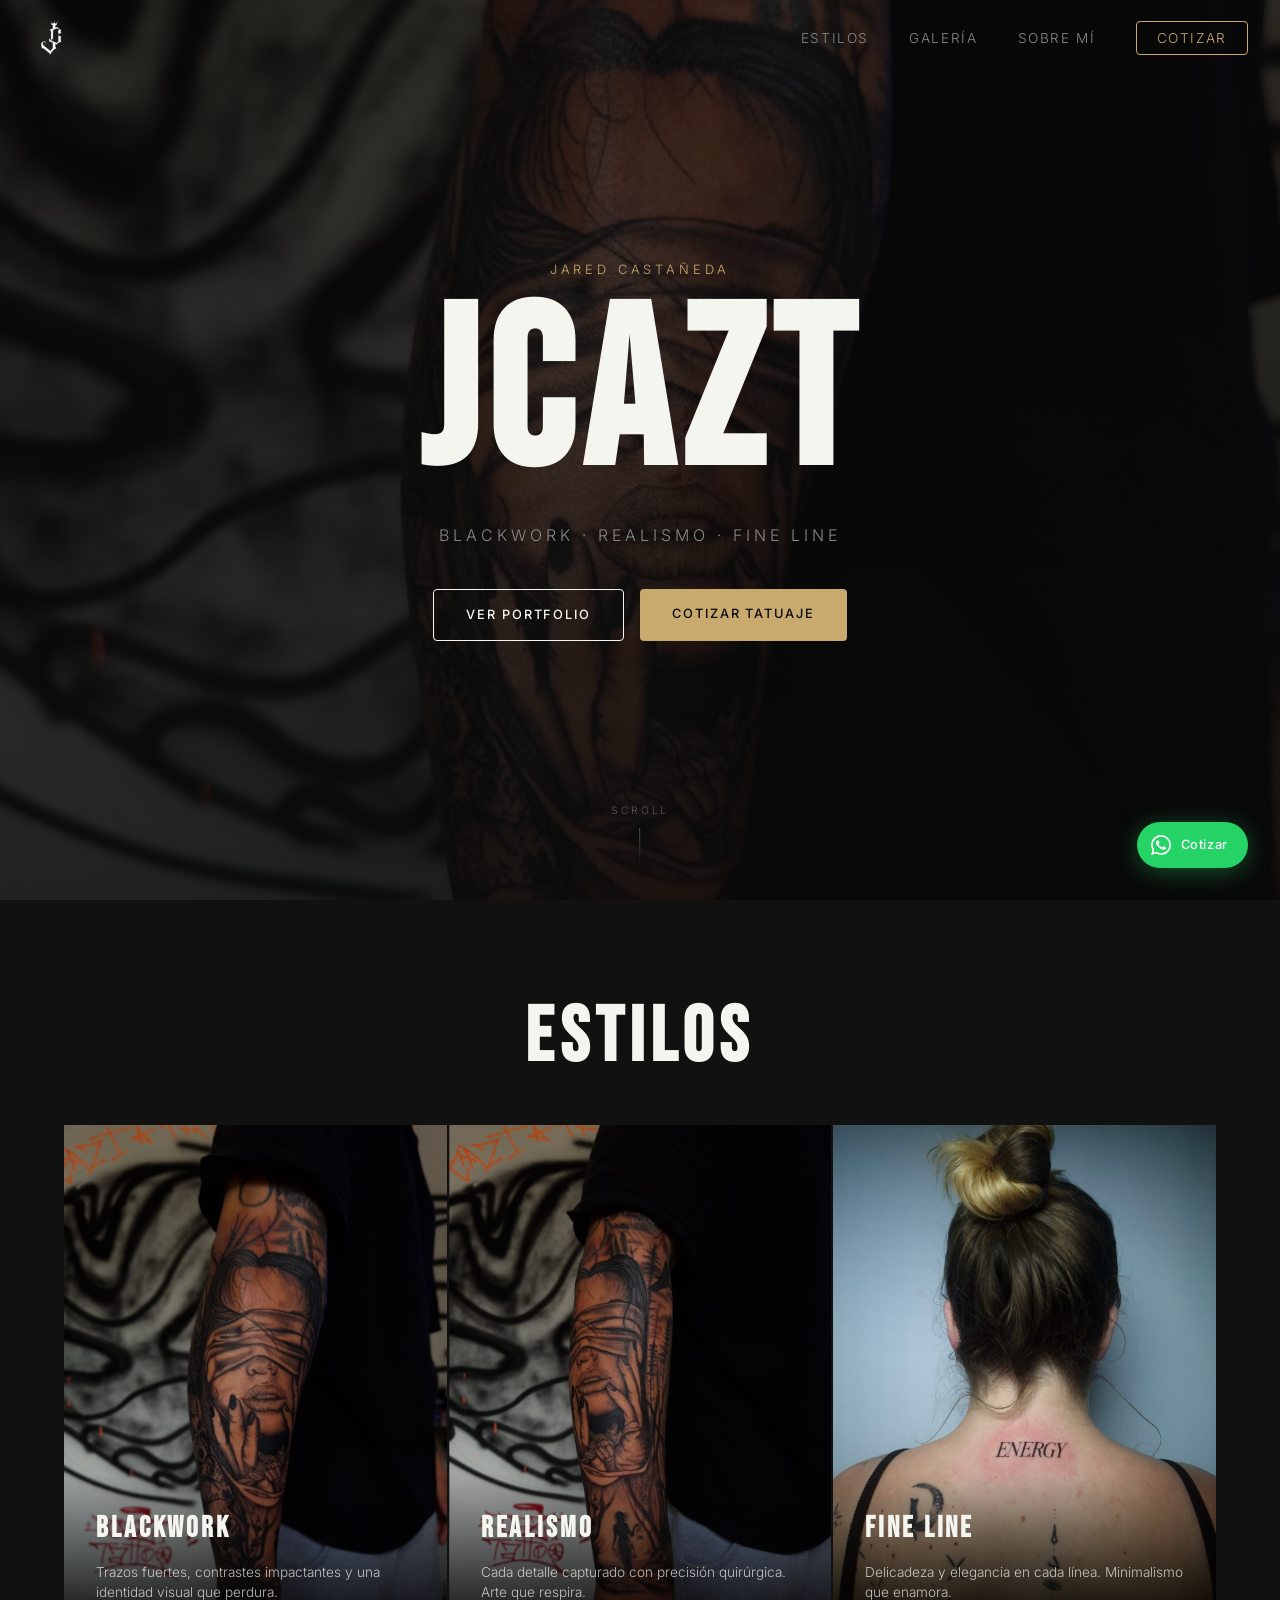
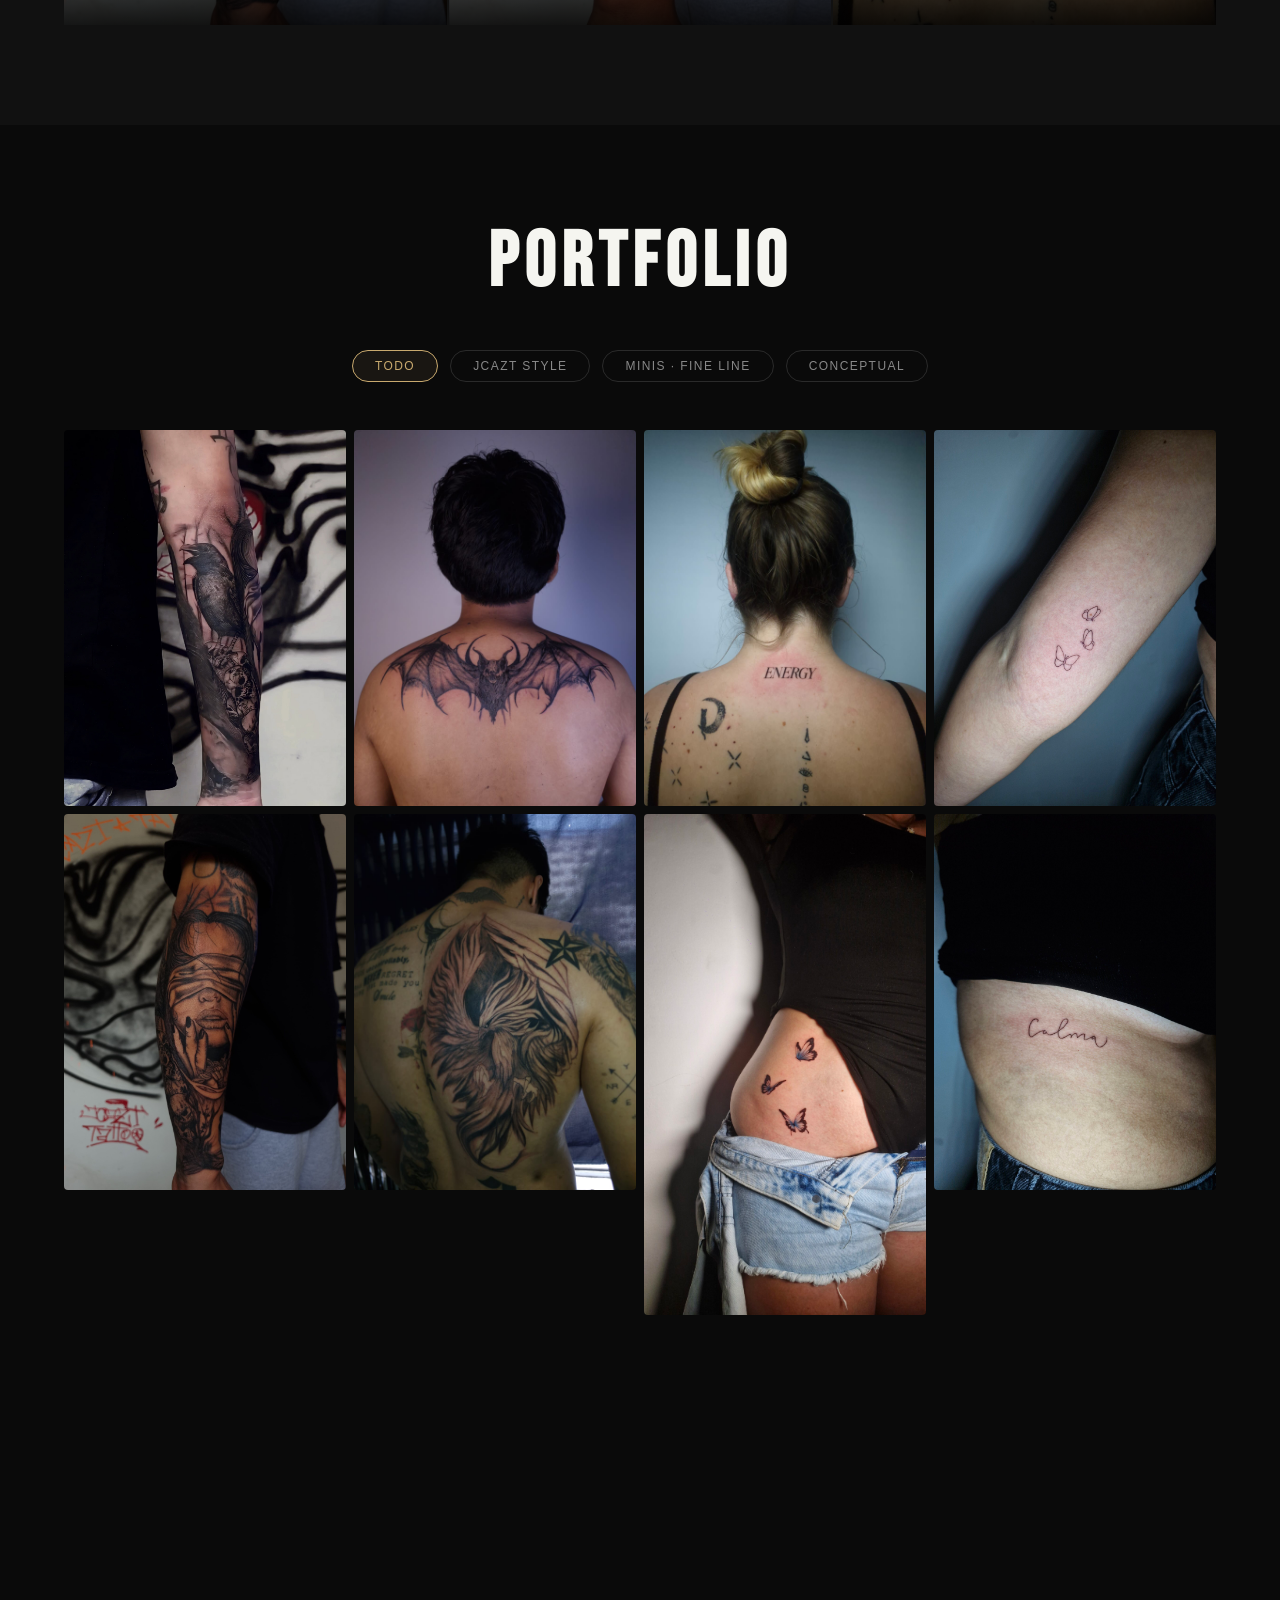
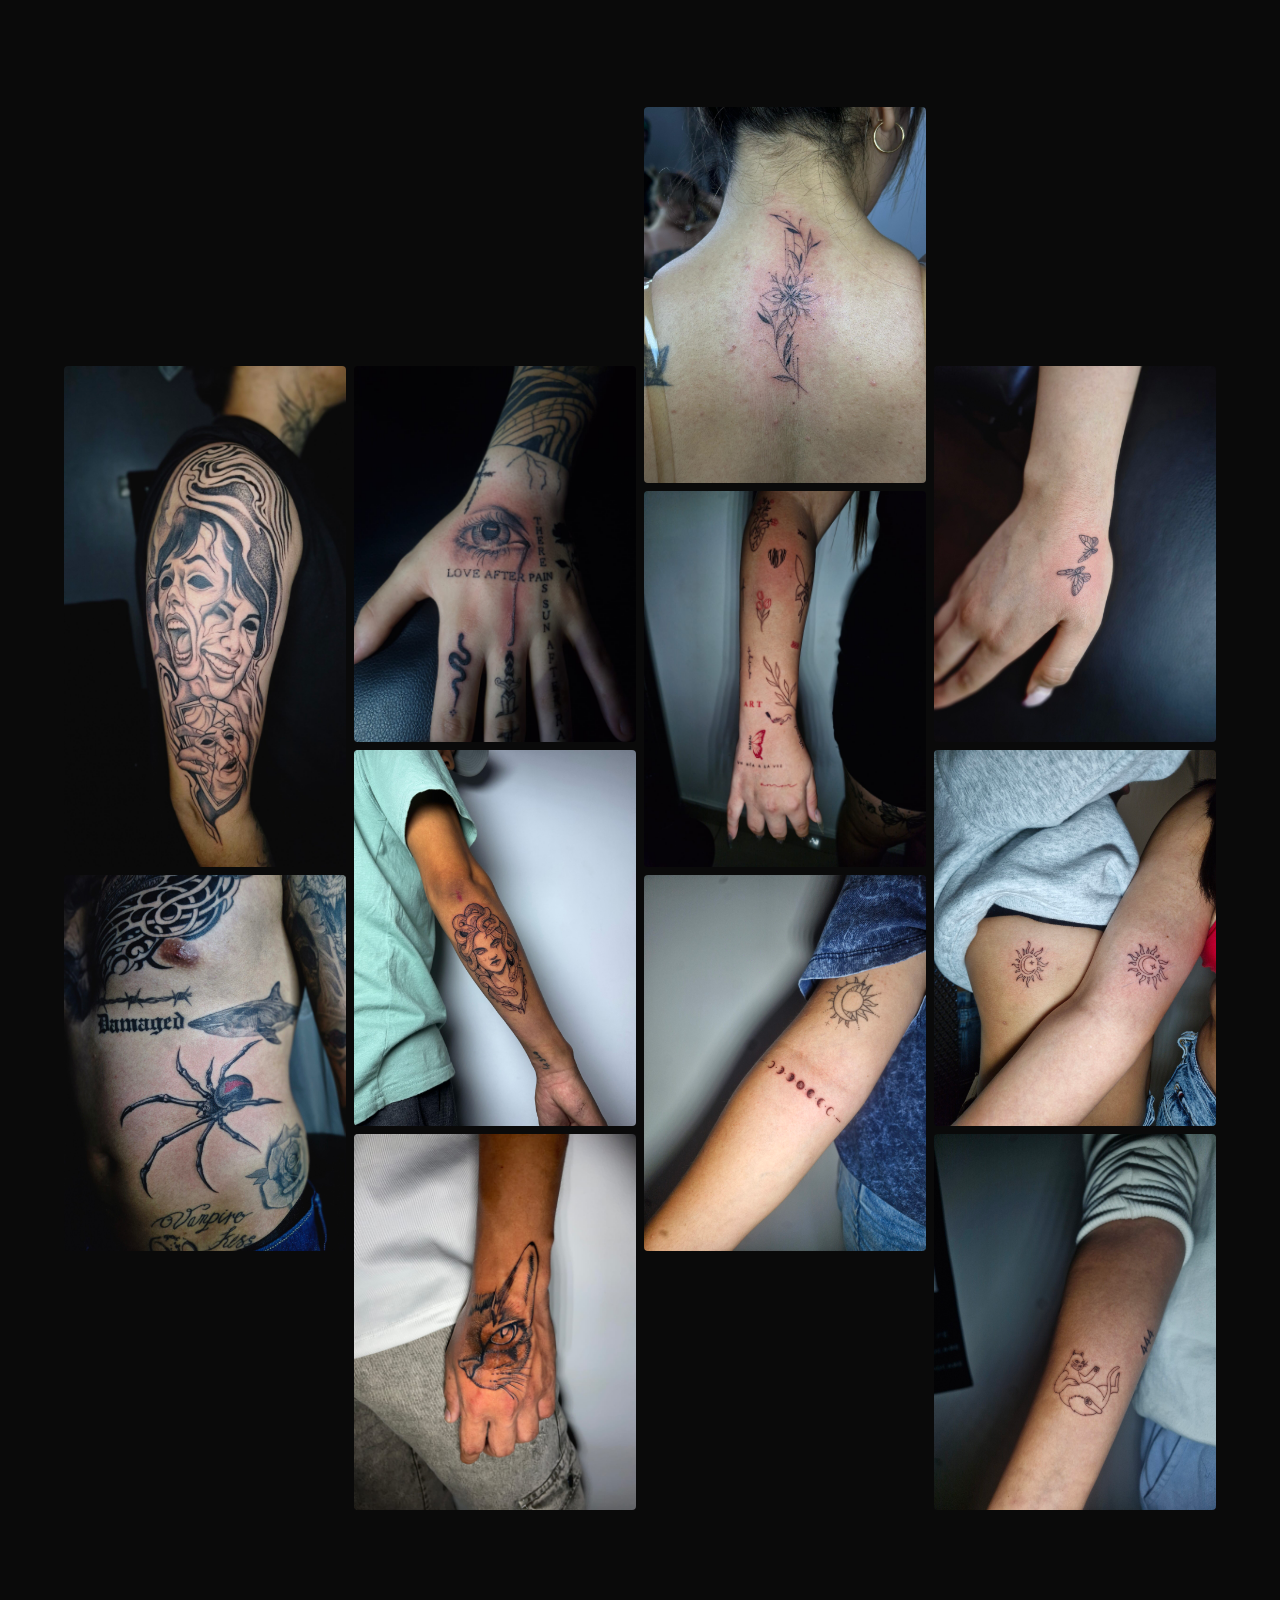
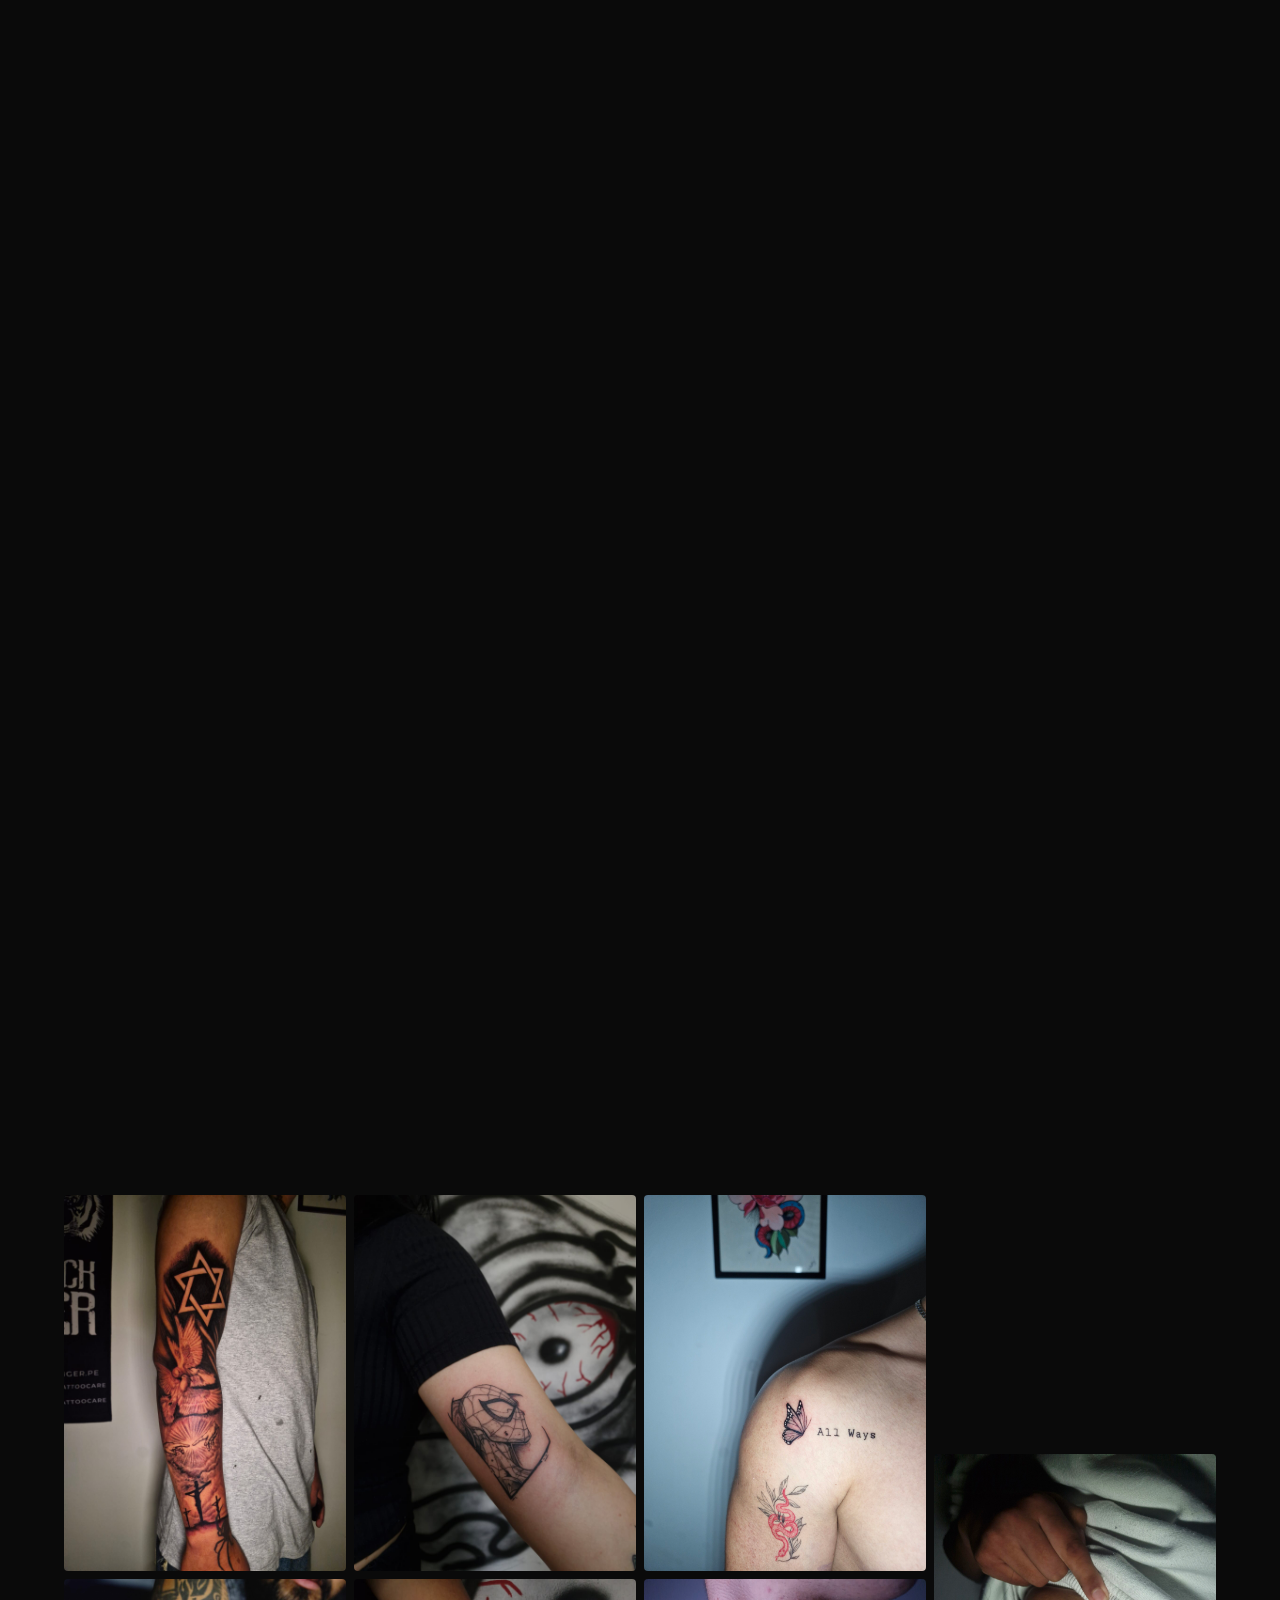
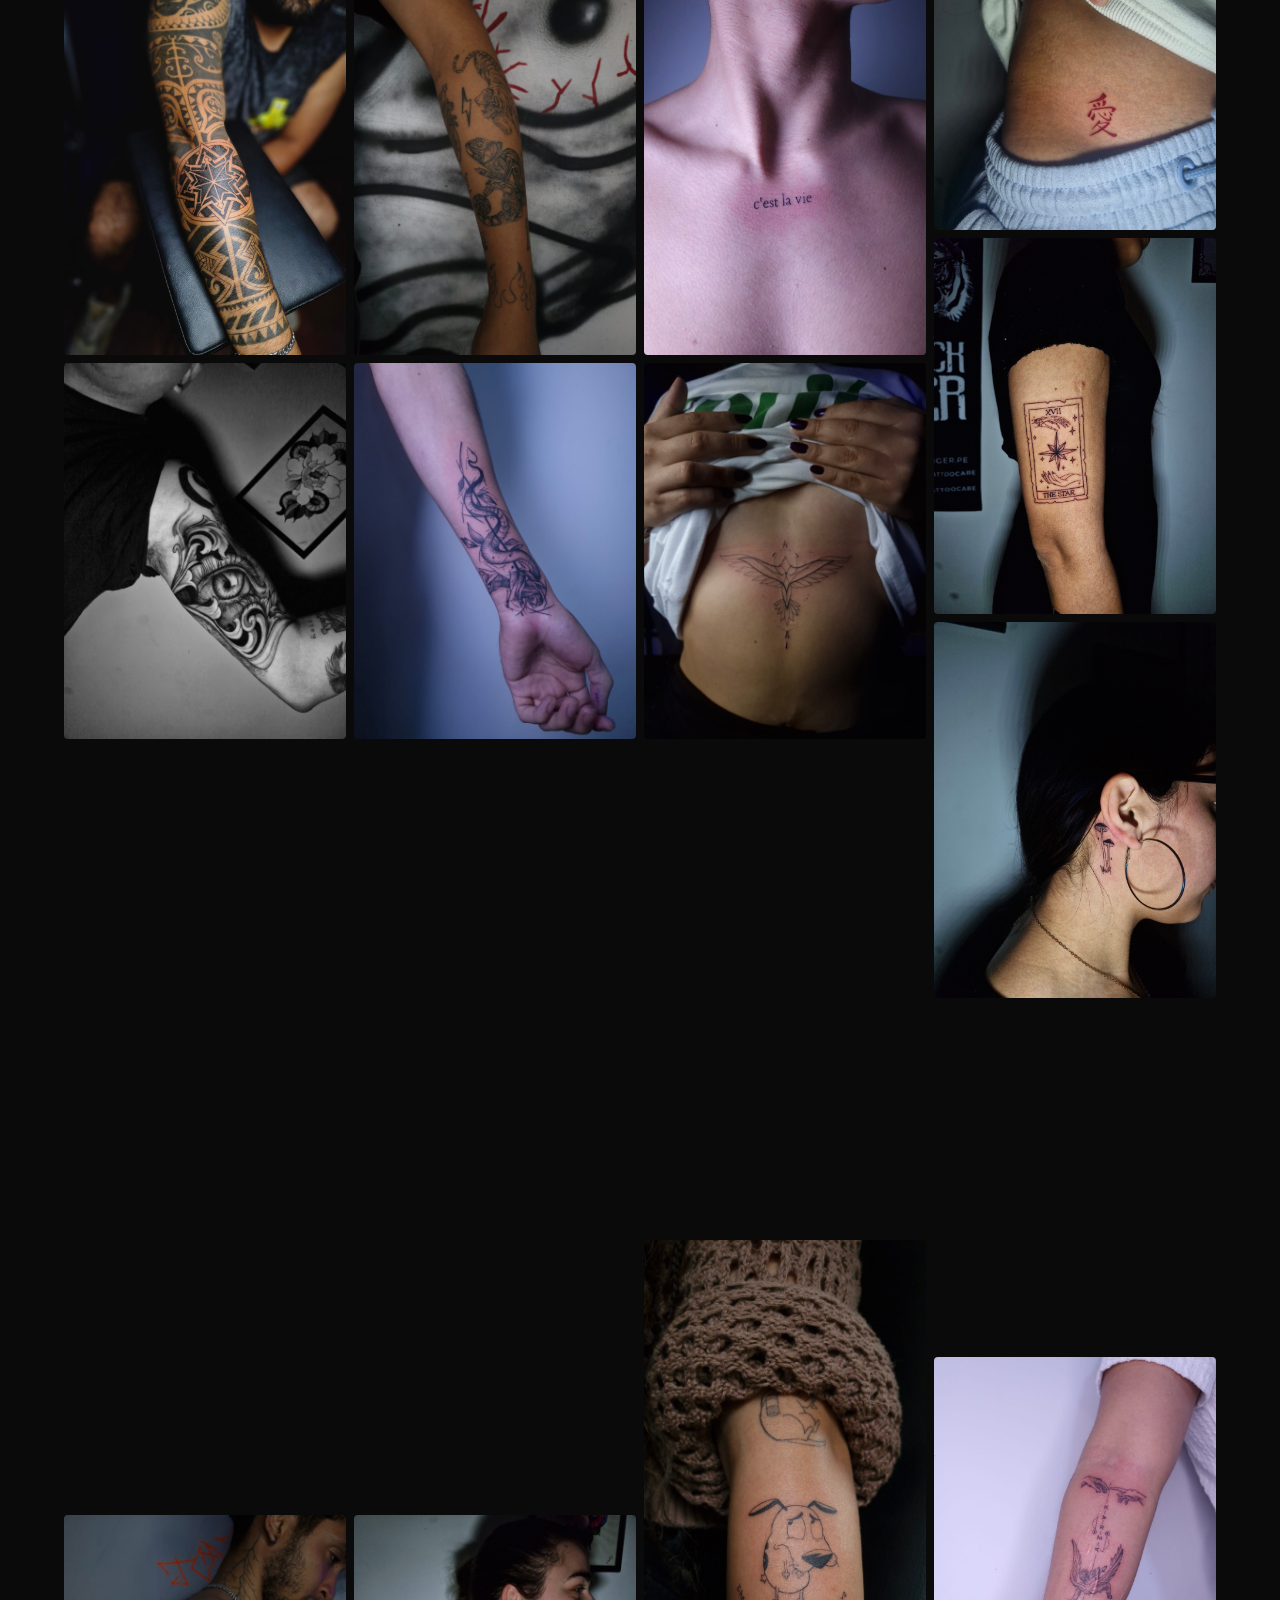
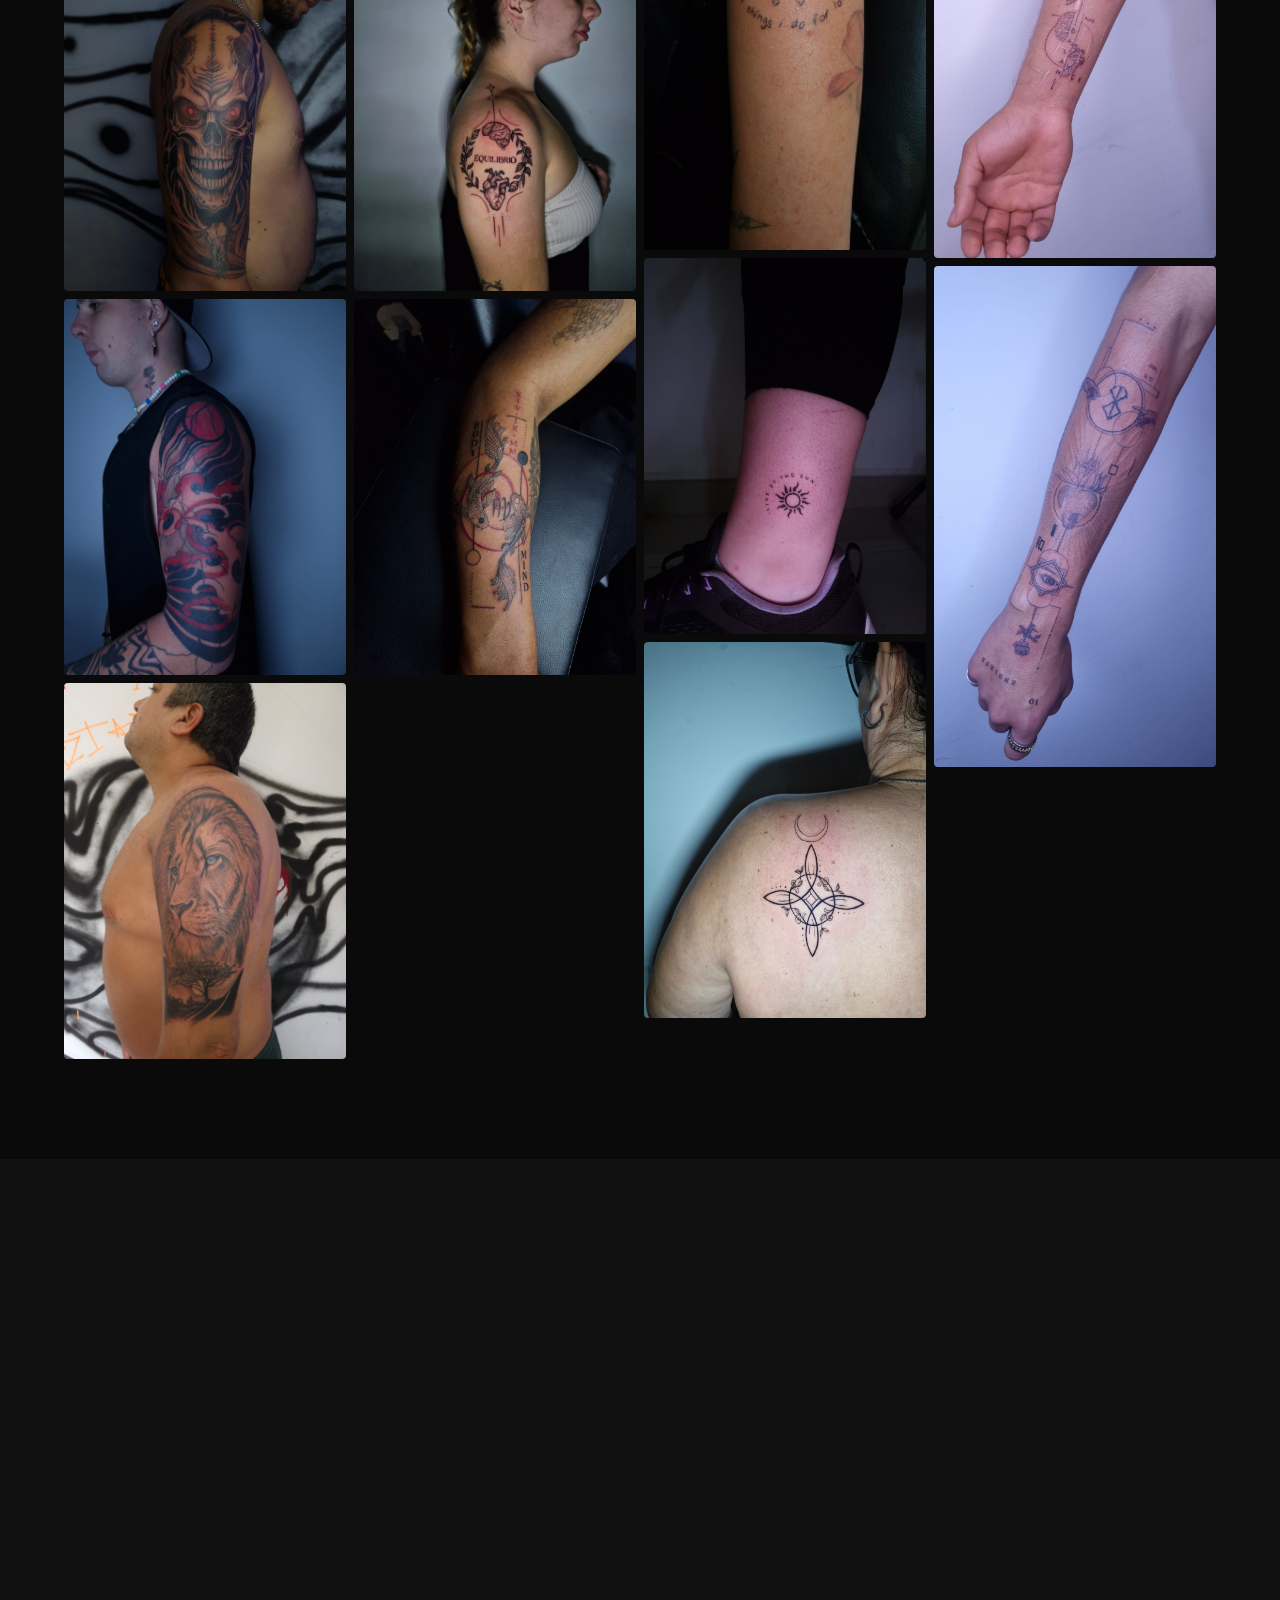
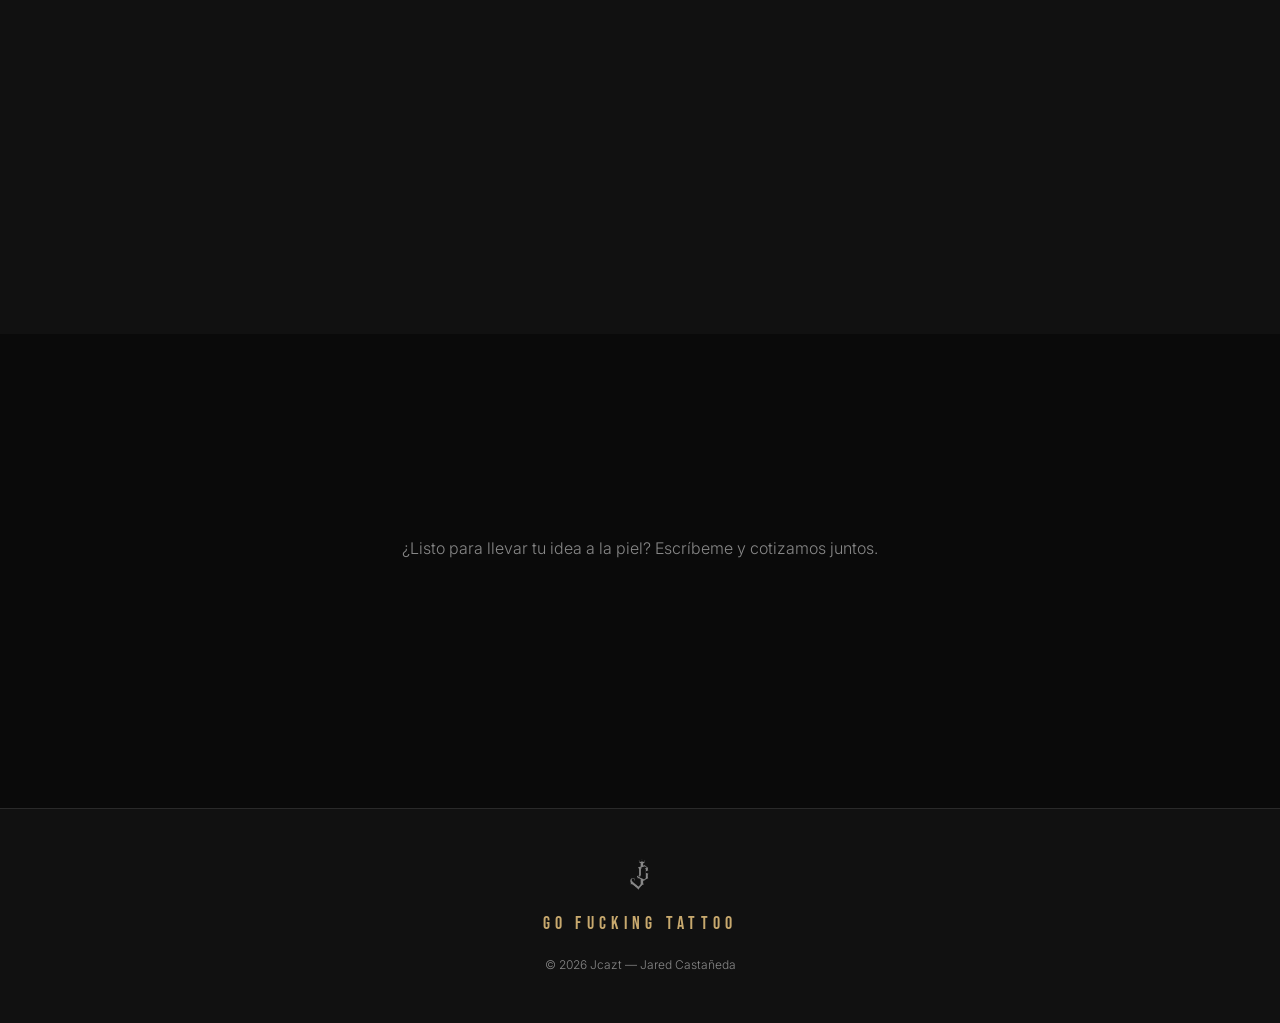
==== index.html @ cb2bded9 "Initial commit — JCAZT Tattoo portfolio website Full portfolio site with masonry gallery (76 images)" ====
<!DOCTYPE html>
<html lang="es">
<head>
  <meta charset="UTF-8" />
  <meta name="viewport" content="width=device-width, initial-scale=1.0" />
  <meta name="description" content="Jcazt — Tatuador multidisciplinario especializado en Blackwork, Realismo y Fine Line. Lima, Perú." />
  <title>JCAZT — Tattoo Artist</title>
  <link rel="icon" type="image/png" href="images/logo/logo.png" />
  <link rel="preconnect" href="https://fonts.googleapis.com" />
  <link rel="preconnect" href="https://fonts.gstatic.com" crossorigin />
  <link href="https://fonts.googleapis.com/css2?family=Bebas+Neue&family=Inter:wght@300;400;500&family=Playfair+Display:ital@0;1&display=swap" rel="stylesheet" />
  <link rel="stylesheet" href="css/styles.css" />
</head>
<body>

  <!-- NAV -->
  <nav id="navbar">
    <a href="#" class="nav-logo">
      <img src="images/logo/logo.png" alt="JCAZT Logo" />
    </a>
    <button class="nav-toggle" id="navToggle" aria-label="Menú">
      <span></span><span></span><span></span>
    </button>
    <ul class="nav-links" id="navLinks">
      <li><a href="#estilos">Estilos</a></li>
      <li><a href="#galeria">Galería</a></li>
      <li><a href="#sobre-mi">Sobre mí</a></li>
      <li><a href="#contacto" class="nav-cta">Cotizar</a></li>
    </ul>
  </nav>

  <!-- HERO -->
  <section id="hero">
    <div class="hero-bg"></div>
    <div class="hero-content">
      <p class="hero-eyebrow">Jared Castañeda</p>
      <h1 class="hero-title">JCAZT</h1>
      <p class="hero-sub">Blackwork · Realismo · Fine Line</p>
      <div class="hero-actions">
        <a href="#galeria" class="btn btn-outline">Ver portfolio</a>
        <a href="https://wa.me/51993593781?text=Hola%20Jcazt,%20me%20gustar%C3%ADa%20cotizar%20un%20tatuaje" target="_blank" class="btn btn-primary">Cotizar tatuaje</a>
      </div>
    </div>
    <div class="hero-scroll-hint">
      <span>scroll</span>
      <div class="scroll-line"></div>
    </div>
  </section>

  <!-- ESTILOS -->
  <section id="estilos">
    <div class="container">
      <h2 class="section-title">Estilos</h2>
      <div class="styles-grid">
        <div class="style-card" data-filter="jcazt-style">
          <div class="style-img" style="background-image:url('images/jcazt-style/lienzo44-scaled.jpg')"></div>
          <div class="style-info">
            <h3>Blackwork</h3>
            <p>Trazos fuertes, contrastes impactantes y una identidad visual que perdura.</p>
          </div>
        </div>
        <div class="style-card" data-filter="jcazt-style">
          <div class="style-img" style="background-image:url('images/jcazt-style/lienzo37-scaled.jpg')"></div>
          <div class="style-info">
            <h3>Realismo</h3>
            <p>Cada detalle capturado con precisión quirúrgica. Arte que respira.</p>
          </div>
        </div>
        <div class="style-card" data-filter="minis-fineline">
          <div class="style-img" style="background-image:url('images/minis-fineline/lienzo15.jpg')"></div>
          <div class="style-info">
            <h3>Fine Line</h3>
            <p>Delicadeza y elegancia en cada línea. Minimalismo que enamora.</p>
          </div>
        </div>
      </div>
    </div>
  </section>

  <!-- GALERÍA -->
  <section id="galeria">
    <div class="container">
      <h2 class="section-title">Portfolio</h2>
      <div class="gallery-filters">
        <button class="filter-btn active" data-filter="all">Todo</button>
        <button class="filter-btn" data-filter="jcazt-style">JCAZT Style</button>
        <button class="filter-btn" data-filter="minis-fineline">Minis · Fine Line</button>
        <button class="filter-btn" data-filter="conceptual">Conceptual</button>
      </div>
      <div class="masonry-grid" id="galleryGrid">

        <!-- JCAZT STYLE -->
        <div class="gallery-item" data-filter="jcazt-style" data-src="images/jcazt-style/Picsart_25-12-02_08-01-34-322.jpg">
          <img src="images/jcazt-style/Picsart_25-12-02_08-01-34-322.jpg" alt="Jcazt Style" loading="lazy" />
          <div class="gallery-overlay"><span>+</span></div>
        </div>
        <div class="gallery-item" data-filter="jcazt-style" data-src="images/jcazt-style/lienzo44-scaled.jpg">
          <img src="images/jcazt-style/lienzo44-scaled.jpg" alt="Blackwork" loading="lazy" />
          <div class="gallery-overlay"><span>+</span></div>
        </div>
        <div class="gallery-item" data-filter="jcazt-style" data-src="images/jcazt-style/lienzo37-scaled.jpg">
          <img src="images/jcazt-style/lienzo37-scaled.jpg" alt="Blackwork" loading="lazy" />
          <div class="gallery-overlay"><span>+</span></div>
        </div>
        <div class="gallery-item" data-filter="jcazt-style" data-src="images/jcazt-style/lienzo36-scaled.jpg">
          <img src="images/jcazt-style/lienzo36-scaled.jpg" alt="Jcazt Style" loading="lazy" />
          <div class="gallery-overlay"><span>+</span></div>
        </div>
        <div class="gallery-item" data-filter="jcazt-style" data-src="images/jcazt-style/20260212_045244-scaled.jpg">
          <img src="images/jcazt-style/20260212_045244-scaled.jpg" alt="Jcazt Style" loading="lazy" />
          <div class="gallery-overlay"><span>+</span></div>
        </div>
        <div class="gallery-item" data-filter="jcazt-style" data-src="images/jcazt-style/20260122_035637-scaled.jpg">
          <img src="images/jcazt-style/20260122_035637-scaled.jpg" alt="Jcazt Style" loading="lazy" />
          <div class="gallery-overlay"><span>+</span></div>
        </div>
        <div class="gallery-item" data-filter="jcazt-style" data-src="images/jcazt-style/lienzo.jpg">
          <img src="images/jcazt-style/lienzo.jpg" alt="Jcazt Style" loading="lazy" />
          <div class="gallery-overlay"><span>+</span></div>
        </div>
        <div class="gallery-item" data-filter="jcazt-style" data-src="images/jcazt-style/lienzo30.jpg">
          <img src="images/jcazt-style/lienzo30.jpg" alt="Jcazt Style" loading="lazy" />
          <div class="gallery-overlay"><span>+</span></div>
        </div>
        <div class="gallery-item" data-filter="jcazt-style" data-src="images/jcazt-style/lienzo3.jpg">
          <img src="images/jcazt-style/lienzo3.jpg" alt="Jcazt Style" loading="lazy" />
          <div class="gallery-overlay"><span>+</span></div>
        </div>
        <div class="gallery-item" data-filter="jcazt-style" data-src="images/jcazt-style/lienzo25.jpg">
          <img src="images/jcazt-style/lienzo25.jpg" alt="Jcazt Style" loading="lazy" />
          <div class="gallery-overlay"><span>+</span></div>
        </div>
        <div class="gallery-item" data-filter="jcazt-style" data-src="images/jcazt-style/lienzo13.jpg">
          <img src="images/jcazt-style/lienzo13.jpg" alt="Jcazt Style" loading="lazy" />
          <div class="gallery-overlay"><span>+</span></div>
        </div>
        <div class="gallery-item" data-filter="jcazt-style" data-src="images/jcazt-style/20251229_192655-scaled.jpg">
          <img src="images/jcazt-style/20251229_192655-scaled.jpg" alt="Jcazt Style" loading="lazy" />
          <div class="gallery-overlay"><span>+</span></div>
        </div>
        <div class="gallery-item" data-filter="jcazt-style" data-src="images/jcazt-style/lienzo4.jpg">
          <img src="images/jcazt-style/lienzo4.jpg" alt="Jcazt Style" loading="lazy" />
          <div class="gallery-overlay"><span>+</span></div>
        </div>
        <div class="gallery-item" data-filter="jcazt-style" data-src="images/jcazt-style/lienzo27.jpg">
          <img src="images/jcazt-style/lienzo27.jpg" alt="Jcazt Style" loading="lazy" />
          <div class="gallery-overlay"><span>+</span></div>
        </div>
        <div class="gallery-item" data-filter="jcazt-style" data-src="images/jcazt-style/lienzo14.jpg">
          <img src="images/jcazt-style/lienzo14.jpg" alt="Jcazt Style" loading="lazy" />
          <div class="gallery-overlay"><span>+</span></div>
        </div>
        <div class="gallery-item" data-filter="jcazt-style" data-src="images/jcazt-style/lienzo31.jpg">
          <img src="images/jcazt-style/lienzo31.jpg" alt="Jcazt Style" loading="lazy" />
          <div class="gallery-overlay"><span>+</span></div>
        </div>
        <div class="gallery-item" data-filter="jcazt-style" data-src="images/jcazt-style/lienzo23.jpg">
          <img src="images/jcazt-style/lienzo23.jpg" alt="Jcazt Style" loading="lazy" />
          <div class="gallery-overlay"><span>+</span></div>
        </div>
        <div class="gallery-item" data-filter="jcazt-style" data-src="images/jcazt-style/lienzo34.jpg">
          <img src="images/jcazt-style/lienzo34.jpg" alt="Jcazt Style" loading="lazy" />
          <div class="gallery-overlay"><span>+</span></div>
        </div>
        <div class="gallery-item" data-filter="jcazt-style" data-src="images/jcazt-style/lienzo17.jpg">
          <img src="images/jcazt-style/lienzo17.jpg" alt="Jcazt Style" loading="lazy" />
          <div class="gallery-overlay"><span>+</span></div>
        </div>
        <div class="gallery-item" data-filter="jcazt-style" data-src="images/jcazt-style/lienzo26.jpg">
          <img src="images/jcazt-style/lienzo26.jpg" alt="Jcazt Style" loading="lazy" />
          <div class="gallery-overlay"><span>+</span></div>
        </div>
        <div class="gallery-item" data-filter="jcazt-style" data-src="images/jcazt-style/lienzo19-scaled.jpg">
          <img src="images/jcazt-style/lienzo19-scaled.jpg" alt="Jcazt Style" loading="lazy" />
          <div class="gallery-overlay"><span>+</span></div>
        </div>
        <div class="gallery-item" data-filter="jcazt-style" data-src="images/jcazt-style/lienzo8.jpg">
          <img src="images/jcazt-style/lienzo8.jpg" alt="Jcazt Style" loading="lazy" />
          <div class="gallery-overlay"><span>+</span></div>
        </div>
        <div class="gallery-item" data-filter="jcazt-style" data-src="images/jcazt-style/lienzo38.jpg">
          <img src="images/jcazt-style/lienzo38.jpg" alt="Jcazt Style" loading="lazy" />
          <div class="gallery-overlay"><span>+</span></div>
        </div>
        <div class="gallery-item" data-filter="jcazt-style" data-src="images/jcazt-style/lienzo16-scaled.jpg">
          <img src="images/jcazt-style/lienzo16-scaled.jpg" alt="Jcazt Style" loading="lazy" />
          <div class="gallery-overlay"><span>+</span></div>
        </div>
        <div class="gallery-item" data-filter="jcazt-style" data-src="images/jcazt-style/lienzo7.jpg">
          <img src="images/jcazt-style/lienzo7.jpg" alt="Jcazt Style" loading="lazy" />
          <div class="gallery-overlay"><span>+</span></div>
        </div>
        <div class="gallery-item" data-filter="jcazt-style" data-src="images/jcazt-style/lienzo48.jpg">
          <img src="images/jcazt-style/lienzo48.jpg" alt="Jcazt Style" loading="lazy" />
          <div class="gallery-overlay"><span>+</span></div>
        </div>
        <div class="gallery-item" data-filter="jcazt-style" data-src="images/jcazt-style/lienzo42.jpg">
          <img src="images/jcazt-style/lienzo42.jpg" alt="Jcazt Style" loading="lazy" />
          <div class="gallery-overlay"><span>+</span></div>
        </div>
        <div class="gallery-item" data-filter="jcazt-style" data-src="images/jcazt-style/lienzo32.jpg">
          <img src="images/jcazt-style/lienzo32.jpg" alt="Jcazt Style" loading="lazy" />
          <div class="gallery-overlay"><span>+</span></div>
        </div>
        <div class="gallery-item" data-filter="jcazt-style" data-src="images/jcazt-style/lienzo40.jpg">
          <img src="images/jcazt-style/lienzo40.jpg" alt="Jcazt Style" loading="lazy" />
          <div class="gallery-overlay"><span>+</span></div>
        </div>
        <div class="gallery-item" data-filter="jcazt-style" data-src="images/jcazt-style/lienzo43.jpg">
          <img src="images/jcazt-style/lienzo43.jpg" alt="Jcazt Style" loading="lazy" />
          <div class="gallery-overlay"><span>+</span></div>
        </div>
        <div class="gallery-item" data-filter="jcazt-style" data-src="images/jcazt-style/lienzo21.jpg">
          <img src="images/jcazt-style/lienzo21.jpg" alt="Jcazt Style" loading="lazy" />
          <div class="gallery-overlay"><span>+</span></div>
        </div>
        <div class="gallery-item" data-filter="jcazt-style" data-src="images/jcazt-style/lienzo28.jpg">
          <img src="images/jcazt-style/lienzo28.jpg" alt="Jcazt Style" loading="lazy" />
          <div class="gallery-overlay"><span>+</span></div>
        </div>
        <div class="gallery-item" data-filter="jcazt-style" data-src="images/jcazt-style/lienzo11.jpg">
          <img src="images/jcazt-style/lienzo11.jpg" alt="Jcazt Style" loading="lazy" />
          <div class="gallery-overlay"><span>+</span></div>
        </div>
        <div class="gallery-item" data-filter="jcazt-style" data-src="images/jcazt-style/lienzo10.jpg">
          <img src="images/jcazt-style/lienzo10.jpg" alt="Jcazt Style" loading="lazy" />
          <div class="gallery-overlay"><span>+</span></div>
        </div>
        <div class="gallery-item" data-filter="jcazt-style" data-src="images/jcazt-style/20251207_180644-scaled.jpg">
          <img src="images/jcazt-style/20251207_180644-scaled.jpg" alt="Jcazt Style" loading="lazy" />
          <div class="gallery-overlay"><span>+</span></div>
        </div>

        <!-- MINIS / FINE LINE -->
        <div class="gallery-item" data-filter="minis-fineline" data-src="images/minis-fineline/lienzo15.jpg">
          <img src="images/minis-fineline/lienzo15.jpg" alt="Fine Line" loading="lazy" />
          <div class="gallery-overlay"><span>+</span></div>
        </div>
        <div class="gallery-item" data-filter="minis-fineline" data-src="images/minis-fineline/20260203_1857260-scaled.jpg">
          <img src="images/minis-fineline/20260203_1857260-scaled.jpg" alt="Fine Line" loading="lazy" />
          <div class="gallery-overlay"><span>+</span></div>
        </div>
        <div class="gallery-item" data-filter="minis-fineline" data-src="images/minis-fineline/lienzo12.jpg">
          <img src="images/minis-fineline/lienzo12.jpg" alt="Fine Line" loading="lazy" />
          <div class="gallery-overlay"><span>+</span></div>
        </div>
        <div class="gallery-item" data-filter="minis-fineline" data-src="images/minis-fineline/lienzo22-scaled.jpg">
          <img src="images/minis-fineline/lienzo22-scaled.jpg" alt="Fine Line" loading="lazy" />
          <div class="gallery-overlay"><span>+</span></div>
        </div>
        <div class="gallery-item" data-filter="minis-fineline" data-src="images/minis-fineline/lienzo9.jpg">
          <img src="images/minis-fineline/lienzo9.jpg" alt="Fine Line" loading="lazy" />
          <div class="gallery-overlay"><span>+</span></div>
        </div>
        <div class="gallery-item" data-filter="minis-fineline" data-src="images/minis-fineline/20251122_163131-1-scaled.jpg">
          <img src="images/minis-fineline/20251122_163131-1-scaled.jpg" alt="Fine Line" loading="lazy" />
          <div class="gallery-overlay"><span>+</span></div>
        </div>
        <div class="gallery-item" data-filter="minis-fineline" data-src="images/minis-fineline/20250408_184406-scaled.jpg">
          <img src="images/minis-fineline/20250408_184406-scaled.jpg" alt="Fine Line" loading="lazy" />
          <div class="gallery-overlay"><span>+</span></div>
        </div>
        <div class="gallery-item" data-filter="minis-fineline" data-src="images/minis-fineline/20250906_191052-scaled.jpg">
          <img src="images/minis-fineline/20250906_191052-scaled.jpg" alt="Fine Line" loading="lazy" />
          <div class="gallery-overlay"><span>+</span></div>
        </div>
        <div class="gallery-item" data-filter="minis-fineline" data-src="images/minis-fineline/20250515_145148-scaled.jpg">
          <img src="images/minis-fineline/20250515_145148-scaled.jpg" alt="Fine Line" loading="lazy" />
          <div class="gallery-overlay"><span>+</span></div>
        </div>
        <div class="gallery-item" data-filter="minis-fineline" data-src="images/minis-fineline/20250330_221325-scaled.jpg">
          <img src="images/minis-fineline/20250330_221325-scaled.jpg" alt="Fine Line" loading="lazy" />
          <div class="gallery-overlay"><span>+</span></div>
        </div>
        <div class="gallery-item" data-filter="minis-fineline" data-src="images/minis-fineline/20250718_0019580-scaled.jpg">
          <img src="images/minis-fineline/20250718_0019580-scaled.jpg" alt="Fine Line" loading="lazy" />
          <div class="gallery-overlay"><span>+</span></div>
        </div>
        <div class="gallery-item" data-filter="minis-fineline" data-src="images/minis-fineline/20250401_204000-scaled.jpg">
          <img src="images/minis-fineline/20250401_204000-scaled.jpg" alt="Fine Line" loading="lazy" />
          <div class="gallery-overlay"><span>+</span></div>
        </div>
        <div class="gallery-item" data-filter="minis-fineline" data-src="images/minis-fineline/lienzo45.jpg">
          <img src="images/minis-fineline/lienzo45.jpg" alt="Fine Line" loading="lazy" />
          <div class="gallery-overlay"><span>+</span></div>
        </div>
        <div class="gallery-item" data-filter="minis-fineline" data-src="images/minis-fineline/lienzo33.jpg">
          <img src="images/minis-fineline/lienzo33.jpg" alt="Fine Line" loading="lazy" />
          <div class="gallery-overlay"><span>+</span></div>
        </div>
        <div class="gallery-item" data-filter="minis-fineline" data-src="images/minis-fineline/20250128_162151-scaled.jpg">
          <img src="images/minis-fineline/20250128_162151-scaled.jpg" alt="Fine Line" loading="lazy" />
          <div class="gallery-overlay"><span>+</span></div>
        </div>
        <div class="gallery-item" data-filter="minis-fineline" data-src="images/minis-fineline/20250508_221232-scaled.jpg">
          <img src="images/minis-fineline/20250508_221232-scaled.jpg" alt="Fine Line" loading="lazy" />
          <div class="gallery-overlay"><span>+</span></div>
        </div>
        <div class="gallery-item" data-filter="minis-fineline" data-src="images/minis-fineline/20250710_203837-scaled.jpg">
          <img src="images/minis-fineline/20250710_203837-scaled.jpg" alt="Fine Line" loading="lazy" />
          <div class="gallery-overlay"><span>+</span></div>
        </div>
        <div class="gallery-item" data-filter="minis-fineline" data-src="images/minis-fineline/20250717_221022-scaled.jpg">
          <img src="images/minis-fineline/20250717_221022-scaled.jpg" alt="Fine Line" loading="lazy" />
          <div class="gallery-overlay"><span>+</span></div>
        </div>
        <div class="gallery-item" data-filter="minis-fineline" data-src="images/minis-fineline/20250717_221118-scaled.jpg">
          <img src="images/minis-fineline/20250717_221118-scaled.jpg" alt="Fine Line" loading="lazy" />
          <div class="gallery-overlay"><span>+</span></div>
        </div>
        <div class="gallery-item" data-filter="minis-fineline" data-src="images/minis-fineline/20250717_221133-scaled.jpg">
          <img src="images/minis-fineline/20250717_221133-scaled.jpg" alt="Fine Line" loading="lazy" />
          <div class="gallery-overlay"><span>+</span></div>
        </div>
        <div class="gallery-item" data-filter="minis-fineline" data-src="images/minis-fineline/20250718_002245-scaled.jpg">
          <img src="images/minis-fineline/20250718_002245-scaled.jpg" alt="Fine Line" loading="lazy" />
          <div class="gallery-overlay"><span>+</span></div>
        </div>
        <div class="gallery-item" data-filter="minis-fineline" data-src="images/minis-fineline/20251226_162827-scaled.jpg">
          <img src="images/minis-fineline/20251226_162827-scaled.jpg" alt="Fine Line" loading="lazy" />
          <div class="gallery-overlay"><span>+</span></div>
        </div>
        <div class="gallery-item" data-filter="minis-fineline" data-src="images/minis-fineline/20250906_203339-scaled.jpg">
          <img src="images/minis-fineline/20250906_203339-scaled.jpg" alt="Fine Line" loading="lazy" />
          <div class="gallery-overlay"><span>+</span></div>
        </div>
        <div class="gallery-item" data-filter="minis-fineline" data-src="images/minis-fineline/20250908_230515-scaled.jpg">
          <img src="images/minis-fineline/20250908_230515-scaled.jpg" alt="Fine Line" loading="lazy" />
          <div class="gallery-overlay"><span>+</span></div>
        </div>
        <div class="gallery-item" data-filter="minis-fineline" data-src="images/minis-fineline/20250121_205003-scaled.jpg">
          <img src="images/minis-fineline/20250121_205003-scaled.jpg" alt="Fine Line" loading="lazy" />
          <div class="gallery-overlay"><span>+</span></div>
        </div>
        <div class="gallery-item" data-filter="minis-fineline" data-src="images/minis-fineline/20250908_230538-scaled.jpg">
          <img src="images/minis-fineline/20250908_230538-scaled.jpg" alt="Fine Line" loading="lazy" />
          <div class="gallery-overlay"><span>+</span></div>
        </div>
        <div class="gallery-item" data-filter="minis-fineline" data-src="images/minis-fineline/20250908_230547-scaled.jpg">
          <img src="images/minis-fineline/20250908_230547-scaled.jpg" alt="Fine Line" loading="lazy" />
          <div class="gallery-overlay"><span>+</span></div>
        </div>
        <div class="gallery-item" data-filter="minis-fineline" data-src="images/minis-fineline/20250908_230601-scaled.jpg">
          <img src="images/minis-fineline/20250908_230601-scaled.jpg" alt="Fine Line" loading="lazy" />
          <div class="gallery-overlay"><span>+</span></div>
        </div>
        <div class="gallery-item" data-filter="minis-fineline" data-src="images/minis-fineline/20250908_230620-scaled.jpg">
          <img src="images/minis-fineline/20250908_230620-scaled.jpg" alt="Fine Line" loading="lazy" />
          <div class="gallery-overlay"><span>+</span></div>
        </div>
        <div class="gallery-item" data-filter="minis-fineline" data-src="images/minis-fineline/20250918_230927-scaled.jpg">
          <img src="images/minis-fineline/20250918_230927-scaled.jpg" alt="Fine Line" loading="lazy" />
          <div class="gallery-overlay"><span>+</span></div>
        </div>
        <div class="gallery-item" data-filter="minis-fineline" data-src="images/minis-fineline/20250918_231051-scaled.jpg">
          <img src="images/minis-fineline/20250918_231051-scaled.jpg" alt="Fine Line" loading="lazy" />
          <div class="gallery-overlay"><span>+</span></div>
        </div>

        <!-- CONCEPTUAL -->
        <div class="gallery-item" data-filter="conceptual" data-src="images/conceptual/cPRTTL.jpeg">
          <img src="images/conceptual/cPRTTL.jpeg" alt="Conceptual" loading="lazy" />
          <div class="gallery-overlay"><span>+</span></div>
        </div>
        <div class="gallery-item" data-filter="conceptual" data-src="images/conceptual/lienzo47.jpg">
          <img src="images/conceptual/lienzo47.jpg" alt="Conceptual" loading="lazy" />
          <div class="gallery-overlay"><span>+</span></div>
        </div>
        <div class="gallery-item" data-filter="conceptual" data-src="images/conceptual/lienzo46.jpg">
          <img src="images/conceptual/lienzo46.jpg" alt="Conceptual" loading="lazy" />
          <div class="gallery-overlay"><span>+</span></div>
        </div>

      </div>
    </div>
  </section>

  <!-- SOBRE MI -->
  <section id="sobre-mi">
    <div class="container about-grid">
      <div class="about-img">
        <img src="images/profile/profile.jpg" alt="Jcazt — Jared Castañeda" />
      </div>
      <div class="about-text">
        <h2 class="section-title left">Sobre mí</h2>
        <p class="about-quote">"El arte no es un objeto, es una experiencia."</p>
        <p>Soy Jared Castañeda, artista multidisciplinario conocido como <strong>Jcazt</strong>. Mi trabajo transforma ideas en arte permanente sobre piel, conectando cada pieza con la esencia de quien la lleva.</p>
        <p>Especializado en <strong>Blackwork</strong>, <strong>Realismo</strong> y <strong>Fine Line</strong> — tres lenguajes distintos que uso para contar historias únicas e irrepetibles.</p>
        <div class="about-stats">
          <div class="stat">
            <span class="stat-num">+500</span>
            <span class="stat-label">Tatuajes realizados</span>
          </div>
          <div class="stat">
            <span class="stat-num">3</span>
            <span class="stat-label">Estilos dominados</span>
          </div>
          <div class="stat">
            <span class="stat-num">5+</span>
            <span class="stat-label">Años de experiencia</span>
          </div>
        </div>
        <a href="https://www.instagram.com/jcaztc/" target="_blank" class="btn btn-outline">Ver Instagram</a>
      </div>
    </div>
  </section>

  <!-- CONTACTO -->
  <section id="contacto">
    <div class="container contact-wrap">
      <h2 class="section-title">Hablemos</h2>
      <p class="contact-sub">¿Listo para llevar tu idea a la piel? Escríbeme y cotizamos juntos.</p>
      <div class="contact-cards">
        <a href="https://wa.me/51993593781?text=Hola%20Jcazt,%20me%20gustar%C3%ADa%20cotizar%20un%20tatuaje" target="_blank" class="contact-card">
          <svg viewBox="0 0 24 24" fill="currentColor"><path d="M17.472 14.382c-.297-.149-1.758-.867-2.03-.967-.273-.099-.471-.148-.67.15-.197.297-.767.966-.94 1.164-.173.199-.347.223-.644.075-.297-.15-1.255-.463-2.39-1.475-.883-.788-1.48-1.761-1.653-2.059-.173-.297-.018-.458.13-.606.134-.133.298-.347.446-.52.149-.174.198-.298.298-.497.099-.198.05-.371-.025-.52-.075-.149-.669-1.612-.916-2.207-.242-.579-.487-.5-.669-.51-.173-.008-.371-.01-.57-.01-.198 0-.52.074-.792.372-.272.297-1.04 1.016-1.04 2.479 0 1.462 1.065 2.875 1.213 3.074.149.198 2.096 3.2 5.077 4.487.709.306 1.262.489 1.694.625.712.227 1.36.195 1.871.118.571-.085 1.758-.719 2.006-1.413.248-.694.248-1.289.173-1.413-.074-.124-.272-.198-.57-.347m-5.421 7.403h-.004a9.87 9.87 0 01-5.031-1.378l-.361-.214-3.741.982.998-3.648-.235-.374a9.86 9.86 0 01-1.51-5.26c.001-5.45 4.436-9.884 9.888-9.884 2.64 0 5.122 1.03 6.988 2.898a9.825 9.825 0 012.893 6.994c-.003 5.45-4.437 9.884-9.885 9.884m8.413-18.297A11.815 11.815 0 0012.05 0C5.495 0 .16 5.335.157 11.892c0 2.096.547 4.142 1.588 5.945L.057 24l6.305-1.654a11.882 11.882 0 005.683 1.448h.005c6.554 0 11.89-5.335 11.893-11.893a11.821 11.821 0 00-3.48-8.413z"/></svg>
          <div>
            <strong>WhatsApp</strong>
            <span>+51 993 593 781</span>
          </div>
        </a>
        <a href="https://www.instagram.com/jcaztc/" target="_blank" class="contact-card">
          <svg viewBox="0 0 24 24" fill="currentColor"><path d="M12 2.163c3.204 0 3.584.012 4.85.07 3.252.148 4.771 1.691 4.919 4.919.058 1.265.069 1.645.069 4.849 0 3.205-.012 3.584-.069 4.849-.149 3.225-1.664 4.771-4.919 4.919-1.266.058-1.644.07-4.85.07-3.204 0-3.584-.012-4.849-.07-3.26-.149-4.771-1.699-4.919-4.92-.058-1.265-.07-1.644-.07-4.849 0-3.204.013-3.583.07-4.849.149-3.227 1.664-4.771 4.919-4.919 1.266-.057 1.645-.069 4.849-.069zm0-2.163c-3.259 0-3.667.014-4.947.072-4.358.2-6.78 2.618-6.98 6.98-.059 1.281-.073 1.689-.073 4.948 0 3.259.014 3.668.072 4.948.2 4.358 2.618 6.78 6.98 6.98 1.281.058 1.689.072 4.948.072 3.259 0 3.668-.014 4.948-.072 4.354-.2 6.782-2.618 6.979-6.98.059-1.28.073-1.689.073-4.948 0-3.259-.014-3.667-.072-4.947-.196-4.354-2.617-6.78-6.979-6.98-1.281-.059-1.69-.073-4.949-.073zm0 5.838c-3.403 0-6.162 2.759-6.162 6.162s2.759 6.163 6.162 6.163 6.162-2.759 6.162-6.163c0-3.403-2.759-6.162-6.162-6.162zm0 10.162c-2.209 0-4-1.79-4-4 0-2.209 1.791-4 4-4s4 1.791 4 4c0 2.21-1.791 4-4 4zm6.406-11.845c-.796 0-1.441.645-1.441 1.44s.645 1.44 1.441 1.44c.795 0 1.439-.645 1.439-1.44s-.644-1.44-1.439-1.44z"/></svg>
          <div>
            <strong>Instagram</strong>
            <span>@jcaztc</span>
          </div>
        </a>
        <a href="mailto:Jcazt@outlook.es" class="contact-card">
          <svg viewBox="0 0 24 24" fill="none" stroke="currentColor" stroke-width="2"><path d="M4 4h16c1.1 0 2 .9 2 2v12c0 1.1-.9 2-2 2H4c-1.1 0-2-.9-2-2V6c0-1.1.9-2 2-2z"/><polyline points="22,6 12,13 2,6"/></svg>
          <div>
            <strong>Email</strong>
            <span>Jcazt@outlook.es</span>
          </div>
        </a>
      </div>
    </div>
  </section>

  <!-- FOOTER -->
  <footer>
    <div class="container footer-inner">
      <img src="images/logo/logo.png" alt="JCAZT" class="footer-logo" />
      <p class="footer-tagline">GO FUCKING TATTOO</p>
      <p class="footer-copy">&copy; 2026 Jcazt — Jared Castañeda</p>
    </div>
  </footer>

  <!-- LIGHTBOX -->
  <div id="lightbox" class="lightbox" role="dialog" aria-modal="true">
    <button class="lb-close" id="lbClose" aria-label="Cerrar">&times;</button>
    <button class="lb-nav lb-prev" id="lbPrev" aria-label="Anterior">&#8249;</button>
    <button class="lb-nav lb-next" id="lbNext" aria-label="Siguiente">&#8250;</button>
    <div class="lb-inner">
      <img id="lbImg" src="" alt="Tattoo" />
    </div>
  </div>

  <!-- WHATSAPP FLOAT -->
  <a href="https://wa.me/51993593781?text=Hola%20Jcazt,%20me%20gustar%C3%ADa%20cotizar%20un%20tatuaje" target="_blank" class="wa-float" aria-label="WhatsApp">
    <svg viewBox="0 0 24 24" fill="currentColor"><path d="M17.472 14.382c-.297-.149-1.758-.867-2.03-.967-.273-.099-.471-.148-.67.15-.197.297-.767.966-.94 1.164-.173.199-.347.223-.644.075-.297-.15-1.255-.463-2.39-1.475-.883-.788-1.48-1.761-1.653-2.059-.173-.297-.018-.458.13-.606.134-.133.298-.347.446-.52.149-.174.198-.298.298-.497.099-.198.05-.371-.025-.52-.075-.149-.669-1.612-.916-2.207-.242-.579-.487-.5-.669-.51-.173-.008-.371-.01-.57-.01-.198 0-.52.074-.792.372-.272.297-1.04 1.016-1.04 2.479 0 1.462 1.065 2.875 1.213 3.074.149.198 2.096 3.2 5.077 4.487.709.306 1.262.489 1.694.625.712.227 1.36.195 1.871.118.571-.085 1.758-.719 2.006-1.413.248-.694.248-1.289.173-1.413-.074-.124-.272-.198-.57-.347m-5.421 7.403h-.004a9.87 9.87 0 01-5.031-1.378l-.361-.214-3.741.982.998-3.648-.235-.374a9.86 9.86 0 01-1.51-5.26c.001-5.45 4.436-9.884 9.888-9.884 2.64 0 5.122 1.03 6.988 2.898a9.825 9.825 0 012.893 6.994c-.003 5.45-4.437 9.884-9.885 9.884m8.413-18.297A11.815 11.815 0 0012.05 0C5.495 0 .16 5.335.157 11.892c0 2.096.547 4.142 1.588 5.945L.057 24l6.305-1.654a11.882 11.882 0 005.683 1.448h.005c6.554 0 11.89-5.335 11.893-11.893a11.821 11.821 0 00-3.48-8.413z"/></svg>
    <span>Cotizar</span>
  </a>

  <script src="js/main.js"></script>
</body>
</html>
---- css/styles.css ----
/* ===== RESET & BASE ===== */
*, *::before, *::after { box-sizing: border-box; margin: 0; padding: 0; }

:root {
  --black:   #0a0a0a;
  --dark:    #111111;
  --card:    #181818;
  --border:  #2a2a2a;
  --white:   #f5f5f0;
  --muted:   #888;
  --accent:  #c8a96e;
  --wa:      #25D366;
  --radius:  4px;
  --transition: 0.35s cubic-bezier(0.4, 0, 0.2, 1);
}

html { scroll-behavior: smooth; font-size: 16px; }

body {
  background: var(--black);
  color: var(--white);
  font-family: 'Inter', sans-serif;
  font-weight: 300;
  line-height: 1.7;
  overflow-x: hidden;
}

img { display: block; max-width: 100%; height: auto; }
a { color: inherit; text-decoration: none; }

.container {
  max-width: 1200px;
  margin: 0 auto;
  padding: 0 24px;
}

/* ===== TYPOGRAPHY ===== */
.section-title {
  font-family: 'Bebas Neue', cursive;
  font-size: clamp(2.5rem, 6vw, 5rem);
  letter-spacing: 0.08em;
  line-height: 1;
  text-align: center;
  margin-bottom: 3rem;
}
.section-title.left { text-align: left; }

/* ===== NAV ===== */
#navbar {
  position: fixed;
  top: 0; left: 0; right: 0;
  z-index: 100;
  display: flex;
  align-items: center;
  justify-content: space-between;
  padding: 18px 32px;
  transition: background var(--transition), backdrop-filter var(--transition);
}
#navbar.scrolled {
  background: rgba(10,10,10,0.9);
  backdrop-filter: blur(12px);
  border-bottom: 1px solid var(--border);
}
.nav-logo img { height: 40px; width: auto; filter: brightness(0) invert(1); }
.nav-links {
  list-style: none;
  display: flex;
  gap: 2.5rem;
  align-items: center;
}
.nav-links a {
  font-size: 0.85rem;
  letter-spacing: 0.12em;
  text-transform: uppercase;
  color: var(--muted);
  transition: color var(--transition);
}
.nav-links a:hover { color: var(--white); }
.nav-links .nav-cta {
  padding: 8px 20px;
  border: 1px solid var(--accent);
  color: var(--accent);
  border-radius: var(--radius);
}
.nav-links .nav-cta:hover { background: var(--accent); color: var(--black); }

.nav-toggle {
  display: none;
  flex-direction: column;
  gap: 5px;
  background: none;
  border: none;
  cursor: pointer;
  padding: 4px;
}
.nav-toggle span {
  display: block;
  width: 24px; height: 2px;
  background: var(--white);
  transition: var(--transition);
}

/* ===== HERO ===== */
#hero {
  position: relative;
  min-height: 100vh;
  display: flex;
  align-items: center;
  justify-content: center;
  text-align: center;
  overflow: hidden;
}
.hero-bg {
  position: absolute;
  inset: 0;
  background: url('../images/jcazt-style/lienzo44-scaled.jpg') center/cover no-repeat;
  transform: scale(1.05);
  transition: transform 8s ease-out;
}
.hero-bg::after {
  content: '';
  position: absolute;
  inset: 0;
  background: linear-gradient(to bottom, rgba(10,10,10,0.6) 0%, rgba(10,10,10,0.85) 100%);
}
.hero-content {
  position: relative;
  z-index: 2;
  max-width: 800px;
  padding: 0 24px;
}
.hero-eyebrow {
  font-size: 0.8rem;
  letter-spacing: 0.3em;
  text-transform: uppercase;
  color: var(--accent);
  margin-bottom: 1rem;
  opacity: 0;
  transform: translateY(20px);
  animation: fadeUp 0.8s 0.3s forwards;
}
.hero-title {
  font-family: 'Bebas Neue', cursive;
  font-size: clamp(5rem, 18vw, 14rem);
  letter-spacing: 0.04em;
  line-height: 0.9;
  color: var(--white);
  opacity: 0;
  transform: translateY(30px);
  animation: fadeUp 0.9s 0.5s forwards;
}
.hero-sub {
  font-size: clamp(0.85rem, 2vw, 1rem);
  letter-spacing: 0.25em;
  text-transform: uppercase;
  color: var(--muted);
  margin: 1.5rem 0 2.5rem;
  opacity: 0;
  transform: translateY(20px);
  animation: fadeUp 0.8s 0.7s forwards;
}
.hero-actions {
  display: flex;
  gap: 1rem;
  justify-content: center;
  flex-wrap: wrap;
  opacity: 0;
  transform: translateY(20px);
  animation: fadeUp 0.8s 0.9s forwards;
}

.hero-scroll-hint {
  position: absolute;
  bottom: 2rem;
  left: 50%;
  transform: translateX(-50%);
  display: flex;
  flex-direction: column;
  align-items: center;
  gap: 8px;
  z-index: 2;
  opacity: 0;
  animation: fadeIn 1s 1.5s forwards;
}
.hero-scroll-hint span {
  font-size: 0.65rem;
  letter-spacing: 0.25em;
  text-transform: uppercase;
  color: var(--muted);
}
.scroll-line {
  width: 1px;
  height: 40px;
  background: linear-gradient(to bottom, var(--muted), transparent);
  animation: scrollPulse 2s ease-in-out infinite;
}

/* ===== BUTTONS ===== */
.btn {
  display: inline-block;
  padding: 14px 32px;
  font-size: 0.8rem;
  letter-spacing: 0.15em;
  text-transform: uppercase;
  font-weight: 500;
  border-radius: var(--radius);
  transition: var(--transition);
  cursor: pointer;
  border: none;
}
.btn-primary {
  background: var(--accent);
  color: var(--black);
}
.btn-primary:hover { background: #d4b87a; transform: translateY(-2px); }
.btn-outline {
  border: 1px solid var(--white);
  color: var(--white);
  background: transparent;
}
.btn-outline:hover { background: var(--white); color: var(--black); transform: translateY(-2px); }

/* ===== ESTILOS / STYLES ===== */
#estilos {
  padding: 100px 0;
  background: var(--dark);
}
.styles-grid {
  display: grid;
  grid-template-columns: repeat(3, 1fr);
  gap: 2px;
}
.style-card {
  position: relative;
  overflow: hidden;
  cursor: pointer;
}
.style-img {
  height: 500px;
  background-size: cover;
  background-position: center;
  transition: transform 0.6s ease;
}
.style-card:hover .style-img { transform: scale(1.05); }
.style-info {
  position: absolute;
  bottom: 0; left: 0; right: 0;
  padding: 2rem;
  background: linear-gradient(to top, rgba(0,0,0,0.9) 0%, transparent 100%);
  transform: translateY(10px);
  transition: transform var(--transition);
}
.style-card:hover .style-info { transform: translateY(0); }
.style-info h3 {
  font-family: 'Bebas Neue', cursive;
  font-size: 1.8rem;
  letter-spacing: 0.1em;
  margin-bottom: 0.5rem;
}
.style-info p {
  font-size: 0.85rem;
  color: rgba(245,245,240,0.75);
  line-height: 1.5;
}

/* ===== GALLERY ===== */
#galeria { padding: 100px 0; background: var(--black); }

.gallery-filters {
  display: flex;
  justify-content: center;
  gap: 0.75rem;
  margin-bottom: 3rem;
  flex-wrap: wrap;
}
.filter-btn {
  padding: 8px 22px;
  font-size: 0.75rem;
  letter-spacing: 0.12em;
  text-transform: uppercase;
  background: transparent;
  border: 1px solid var(--border);
  color: var(--muted);
  border-radius: 999px;
  cursor: pointer;
  transition: var(--transition);
}
.filter-btn:hover, .filter-btn.active {
  border-color: var(--accent);
  color: var(--accent);
  background: rgba(200,169,110,0.08);
}

.masonry-grid {
  columns: 4;
  column-gap: 8px;
}
.gallery-item {
  break-inside: avoid;
  margin-bottom: 8px;
  position: relative;
  overflow: hidden;
  cursor: pointer;
  border-radius: var(--radius);
}
.gallery-item img {
  width: 100%;
  display: block;
  transition: transform 0.5s ease;
}
.gallery-overlay {
  position: absolute;
  inset: 0;
  background: rgba(10,10,10,0.6);
  display: flex;
  align-items: center;
  justify-content: center;
  opacity: 0;
  transition: opacity var(--transition);
}
.gallery-overlay span {
  font-size: 2.5rem;
  color: var(--white);
  font-weight: 200;
  transform: scale(0.7);
  transition: transform var(--transition);
}
.gallery-item:hover .gallery-overlay { opacity: 1; }
.gallery-item:hover .gallery-overlay span { transform: scale(1); }
.gallery-item:hover img { transform: scale(1.04); }

.gallery-item.hidden { display: none; }

/* ===== SOBRE MI ===== */
#sobre-mi {
  padding: 100px 0;
  background: var(--dark);
}
.about-grid {
  display: grid;
  grid-template-columns: 1fr 1fr;
  gap: 6rem;
  align-items: center;
}
.about-img {
  position: relative;
}
.about-img img {
  width: 100%;
  border-radius: var(--radius);
  filter: grayscale(20%);
  transition: filter var(--transition);
}
.about-img:hover img { filter: grayscale(0%); }
.about-img::before {
  content: '';
  position: absolute;
  inset: -12px;
  border: 1px solid var(--border);
  border-radius: var(--radius);
  z-index: -1;
}
.about-quote {
  font-family: 'Playfair Display', serif;
  font-style: italic;
  font-size: 1.3rem;
  color: var(--accent);
  margin-bottom: 1.5rem;
  line-height: 1.5;
}
.about-text p {
  color: rgba(245,245,240,0.75);
  margin-bottom: 1rem;
  font-size: 0.95rem;
}
.about-text strong { color: var(--white); font-weight: 500; }
.about-stats {
  display: flex;
  gap: 2rem;
  margin: 2.5rem 0;
  padding: 1.5rem 0;
  border-top: 1px solid var(--border);
  border-bottom: 1px solid var(--border);
}
.stat { display: flex; flex-direction: column; }
.stat-num {
  font-family: 'Bebas Neue', cursive;
  font-size: 2.5rem;
  letter-spacing: 0.05em;
  color: var(--accent);
  line-height: 1;
}
.stat-label {
  font-size: 0.75rem;
  letter-spacing: 0.1em;
  text-transform: uppercase;
  color: var(--muted);
  margin-top: 4px;
}

/* ===== CONTACTO ===== */
#contacto {
  padding: 100px 0;
  background: var(--black);
  text-align: center;
}
.contact-sub {
  color: var(--muted);
  font-size: 1rem;
  margin-top: -1.5rem;
  margin-bottom: 3rem;
}
.contact-cards {
  display: flex;
  justify-content: center;
  gap: 1.5rem;
  flex-wrap: wrap;
}
.contact-card {
  display: flex;
  align-items: center;
  gap: 1rem;
  padding: 1.5rem 2rem;
  background: var(--card);
  border: 1px solid var(--border);
  border-radius: var(--radius);
  transition: var(--transition);
  min-width: 220px;
}
.contact-card:hover {
  border-color: var(--accent);
  transform: translateY(-4px);
  background: rgba(200,169,110,0.06);
}
.contact-card svg {
  width: 28px; height: 28px;
  color: var(--accent);
  flex-shrink: 0;
}
.contact-card div { display: flex; flex-direction: column; text-align: left; }
.contact-card strong {
  font-size: 0.75rem;
  letter-spacing: 0.12em;
  text-transform: uppercase;
  color: var(--muted);
  margin-bottom: 2px;
}
.contact-card span { font-size: 0.95rem; color: var(--white); }

/* ===== FOOTER ===== */
footer {
  padding: 3rem 0;
  border-top: 1px solid var(--border);
  background: var(--dark);
}
.footer-inner {
  display: flex;
  flex-direction: column;
  align-items: center;
  gap: 1rem;
  text-align: center;
}
.footer-logo { height: 36px; filter: brightness(0) invert(1); opacity: 0.5; }
.footer-tagline {
  font-family: 'Bebas Neue', cursive;
  font-size: 1.1rem;
  letter-spacing: 0.3em;
  color: var(--accent);
}
.footer-copy { font-size: 0.75rem; color: var(--muted); }

/* ===== LIGHTBOX ===== */
.lightbox {
  position: fixed;
  inset: 0;
  z-index: 999;
  background: rgba(0,0,0,0.95);
  display: flex;
  align-items: center;
  justify-content: center;
  opacity: 0;
  pointer-events: none;
  transition: opacity 0.3s ease;
}
.lightbox.open { opacity: 1; pointer-events: all; }
.lb-inner {
  max-width: 90vw;
  max-height: 90vh;
  display: flex;
  align-items: center;
  justify-content: center;
}
.lb-inner img {
  max-width: 100%;
  max-height: 90vh;
  object-fit: contain;
  border-radius: var(--radius);
  transform: scale(0.95);
  transition: transform 0.3s ease;
}
.lightbox.open .lb-inner img { transform: scale(1); }
.lb-close {
  position: absolute;
  top: 1.5rem; right: 2rem;
  font-size: 2.5rem;
  color: var(--white);
  background: none;
  border: none;
  cursor: pointer;
  line-height: 1;
  opacity: 0.7;
  transition: opacity var(--transition);
}
.lb-close:hover { opacity: 1; }
.lb-nav {
  position: absolute;
  top: 50%; transform: translateY(-50%);
  font-size: 3rem;
  color: var(--white);
  background: none;
  border: none;
  cursor: pointer;
  opacity: 0.5;
  transition: opacity var(--transition);
  padding: 1rem;
  line-height: 1;
}
.lb-nav:hover { opacity: 1; }
.lb-prev { left: 1rem; }
.lb-next { right: 1rem; }

/* ===== WHATSAPP FLOAT ===== */
.wa-float {
  position: fixed;
  bottom: 2rem; right: 2rem;
  z-index: 90;
  display: flex;
  align-items: center;
  gap: 0.6rem;
  background: var(--wa);
  color: #fff;
  padding: 12px 20px 12px 14px;
  border-radius: 999px;
  font-size: 0.8rem;
  font-weight: 500;
  letter-spacing: 0.05em;
  box-shadow: 0 4px 24px rgba(37,211,102,0.35);
  transition: transform var(--transition), box-shadow var(--transition);
}
.wa-float:hover { transform: translateY(-3px); box-shadow: 0 8px 32px rgba(37,211,102,0.45); }
.wa-float svg { width: 20px; height: 20px; }

/* ===== ANIMATIONS ===== */
@keyframes fadeUp {
  to { opacity: 1; transform: translateY(0); }
}
@keyframes fadeIn {
  to { opacity: 0.6; }
}
@keyframes scrollPulse {
  0%, 100% { opacity: 0.4; transform: scaleY(1); }
  50% { opacity: 1; transform: scaleY(1.2); }
}

/* Scroll reveal */
.reveal {
  opacity: 0;
  transform: translateY(40px);
  transition: opacity 0.7s ease, transform 0.7s ease;
}
.reveal.visible { opacity: 1; transform: translateY(0); }

/* ===== RESPONSIVE ===== */
@media (max-width: 1024px) {
  .masonry-grid { columns: 3; }
  .styles-grid { grid-template-columns: repeat(3, 1fr); }
  .about-grid { grid-template-columns: 1fr; gap: 3rem; }
}

@media (max-width: 768px) {
  #navbar { padding: 14px 20px; }
  .nav-links {
    position: fixed;
    top: 0; right: 0;
    width: 280px; height: 100vh;
    background: var(--dark);
    border-left: 1px solid var(--border);
    flex-direction: column;
    justify-content: center;
    gap: 2rem;
    transform: translateX(100%);
    transition: transform var(--transition);
    z-index: 99;
  }
  .nav-links.open { transform: translateX(0); }
  .nav-links a { font-size: 1rem; }
  .nav-toggle { display: flex; z-index: 101; }

  .masonry-grid { columns: 2; }
  .styles-grid { grid-template-columns: 1fr; gap: 2px; }
  .style-img { height: 300px; }

  .about-grid { grid-template-columns: 1fr; }
  .about-stats { gap: 1.5rem; }

  .contact-cards { flex-direction: column; align-items: center; }
  .contact-card { width: 100%; max-width: 360px; }

  .wa-float span { display: none; }
  .wa-float { padding: 14px; }
}

@media (max-width: 480px) {
  .masonry-grid { columns: 2; }
  .hero-actions { flex-direction: column; align-items: center; }
}
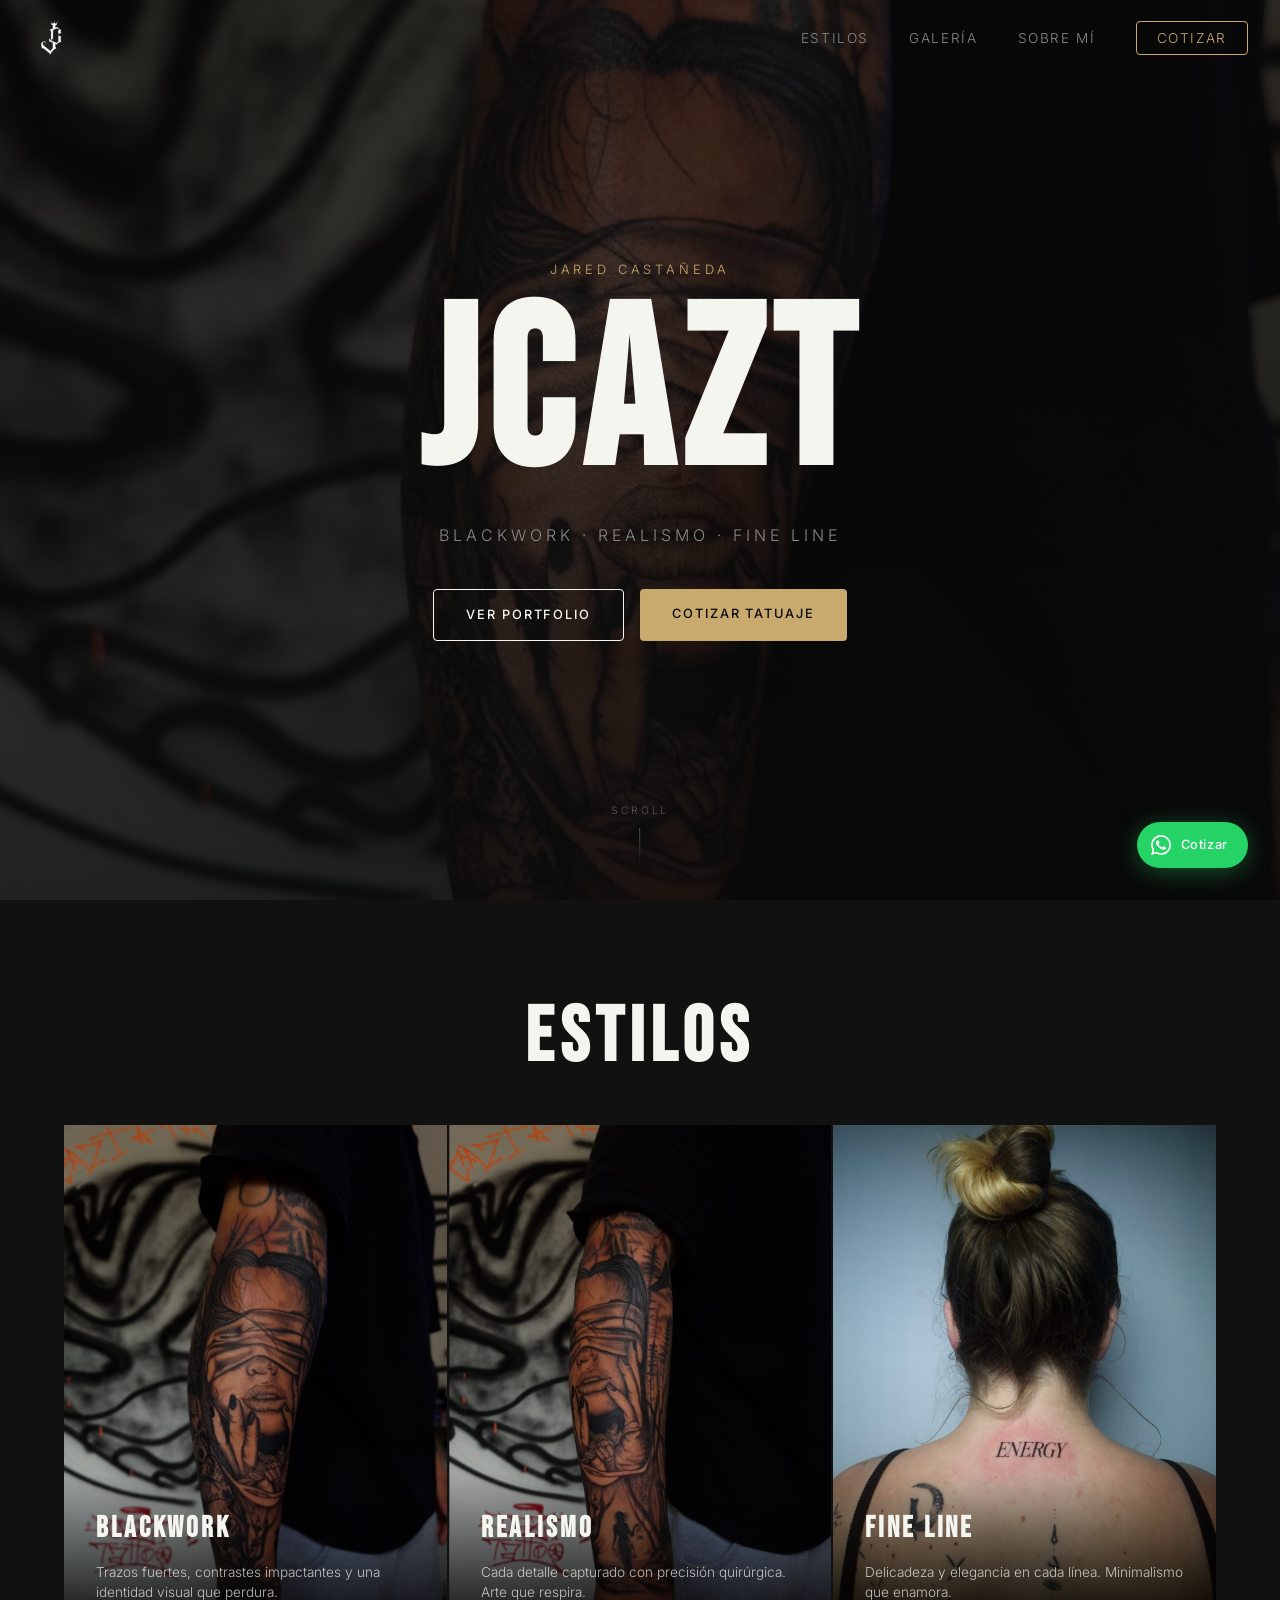
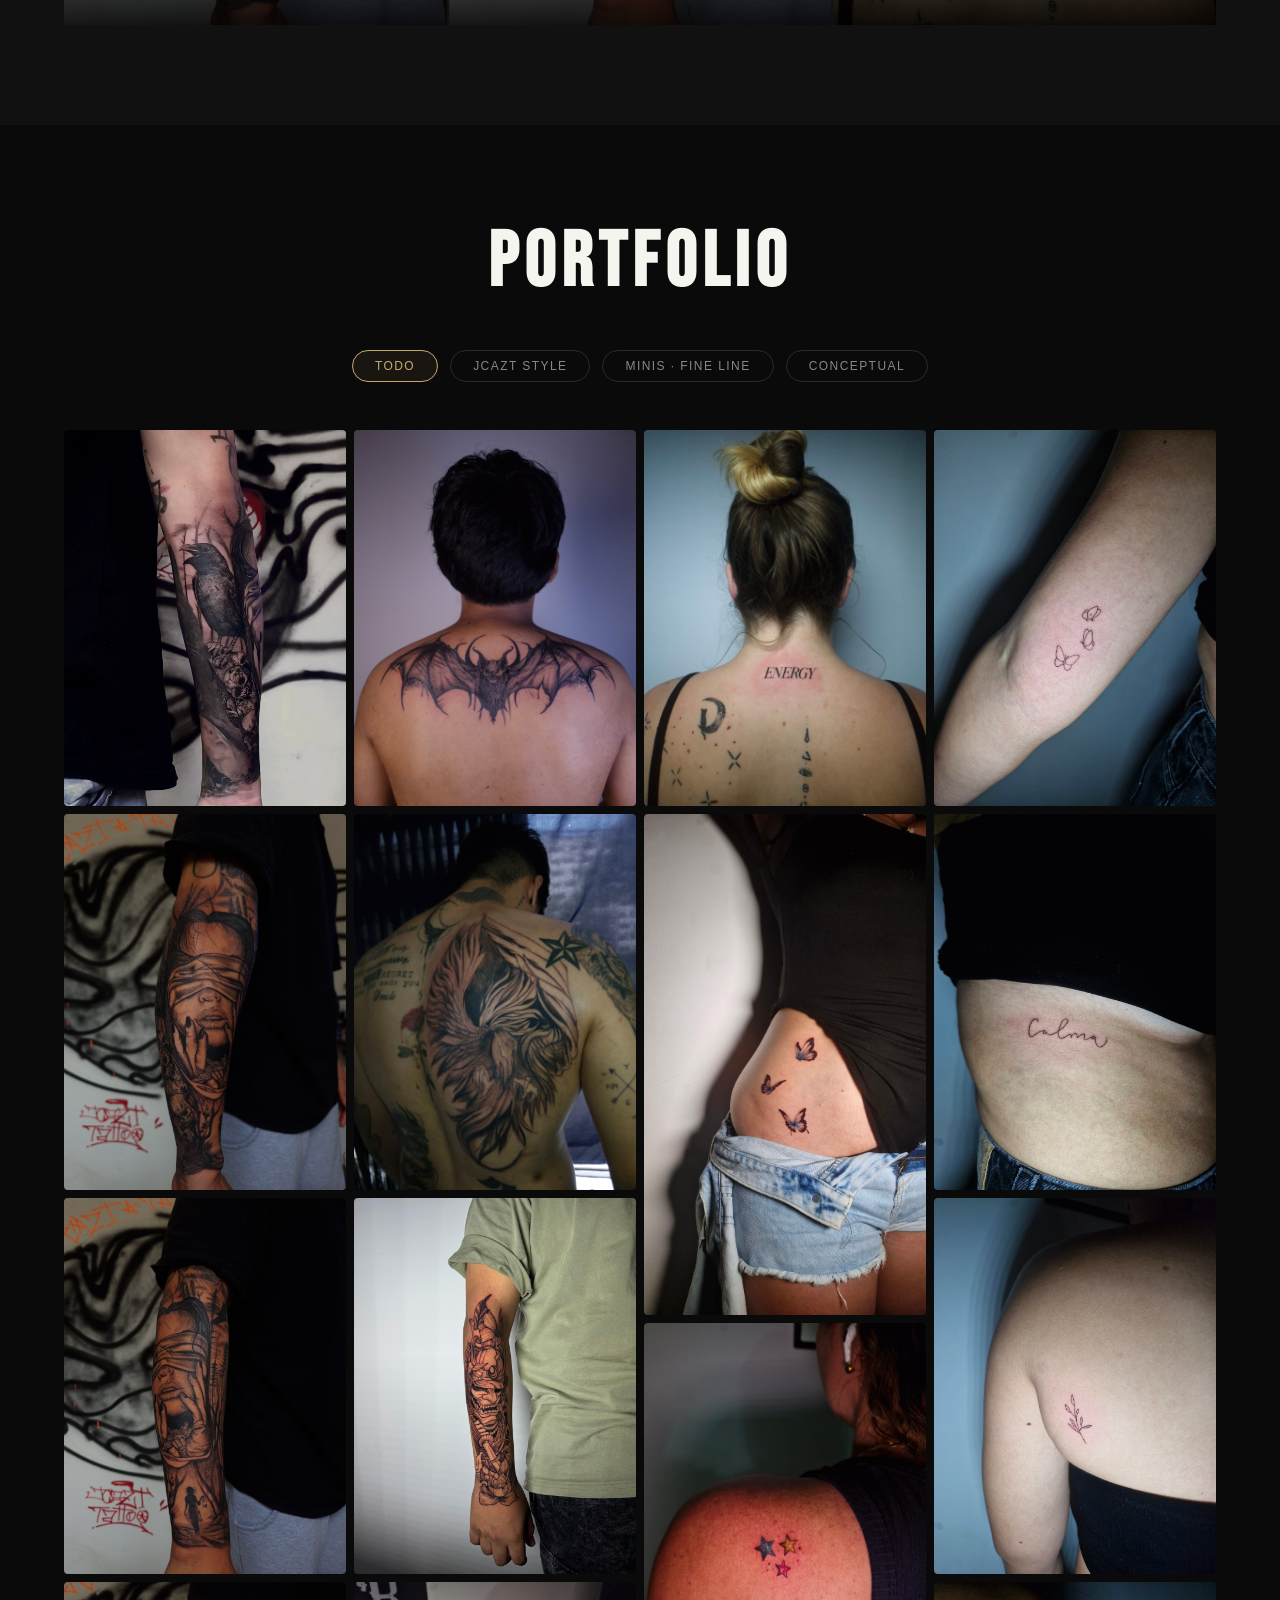
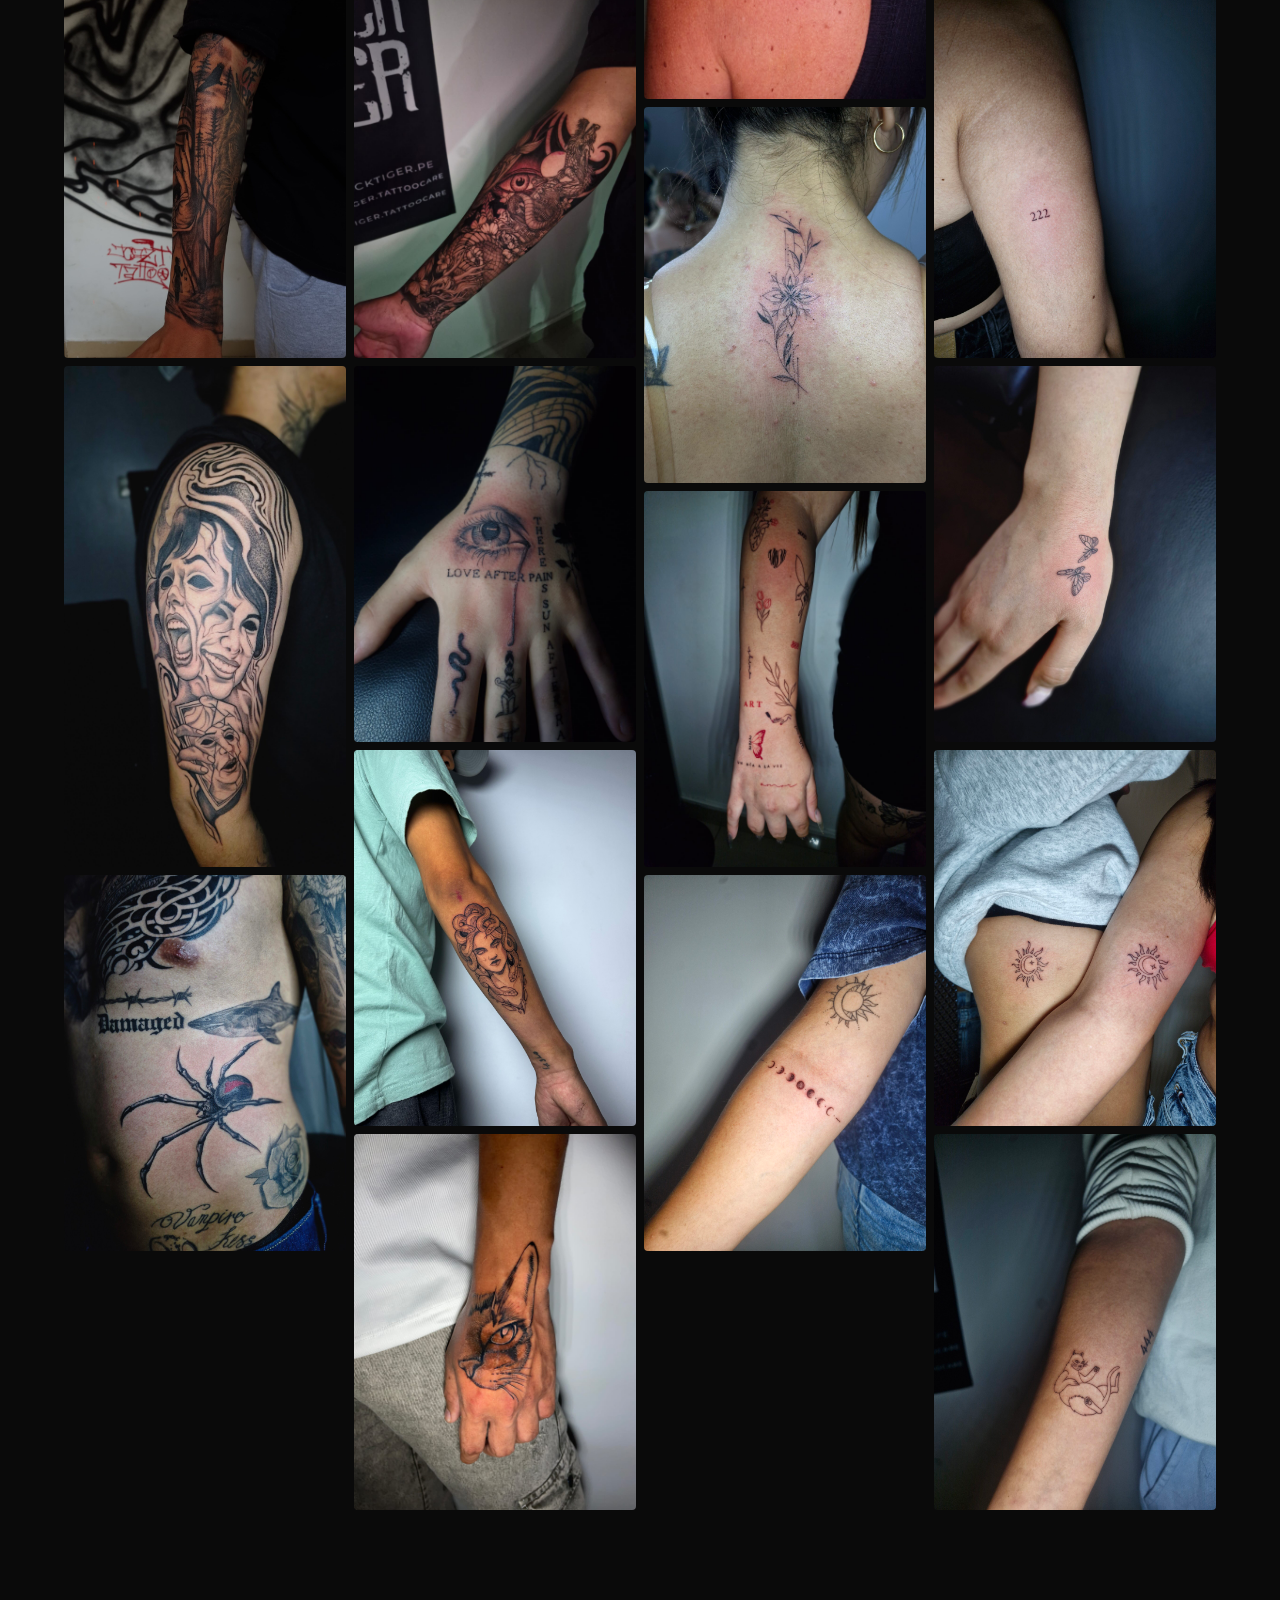
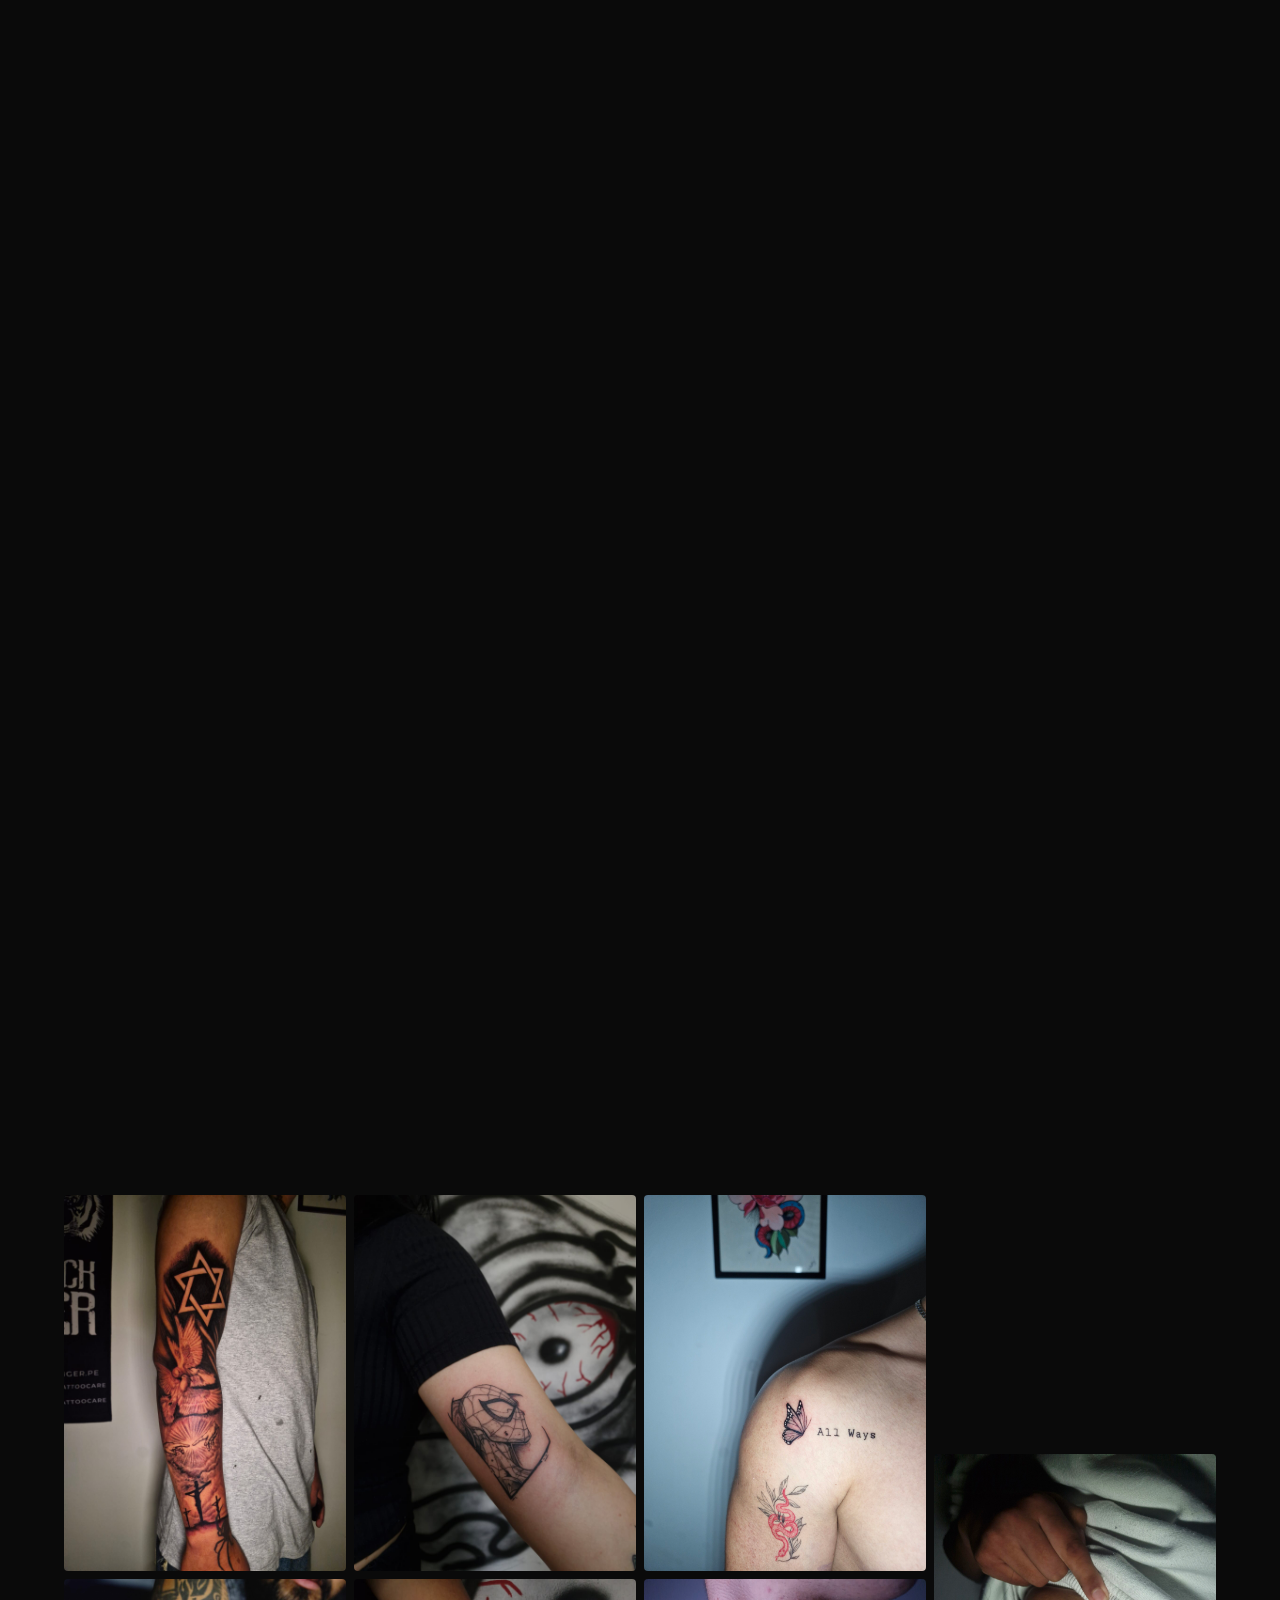
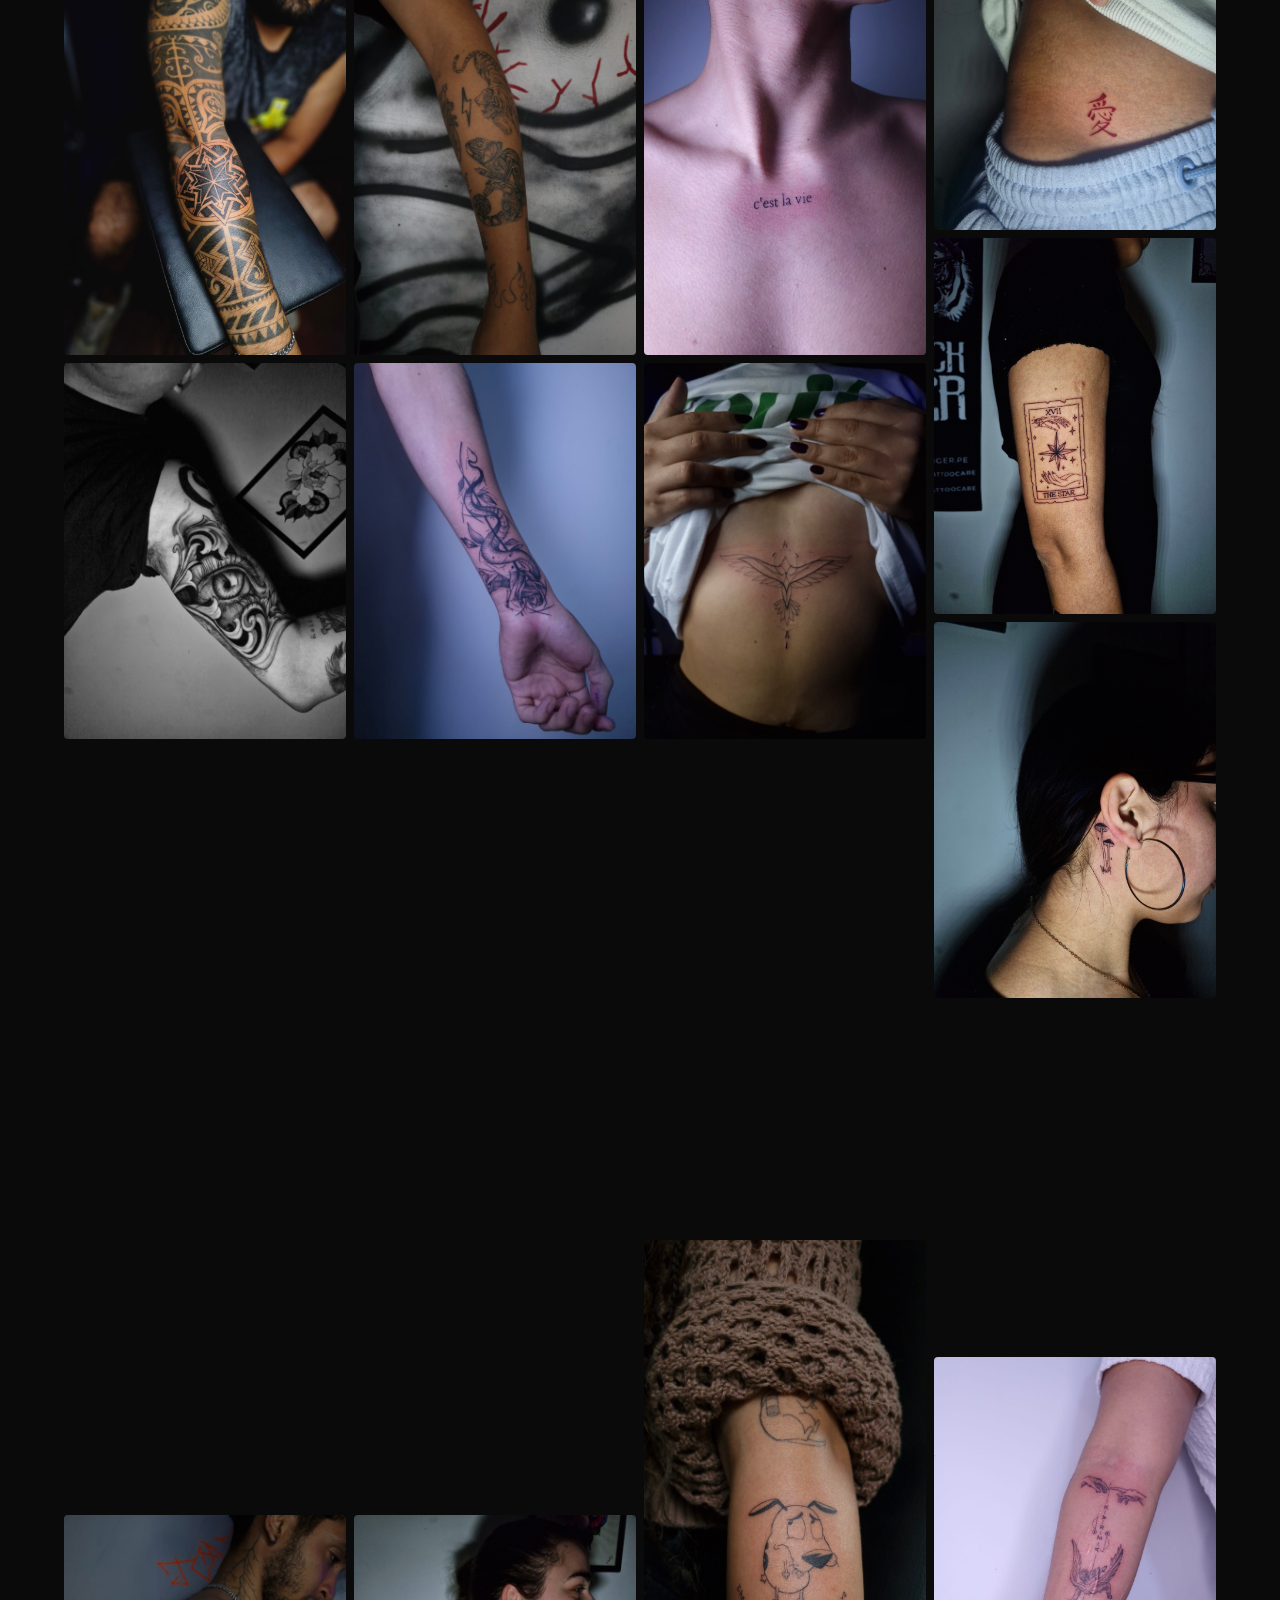
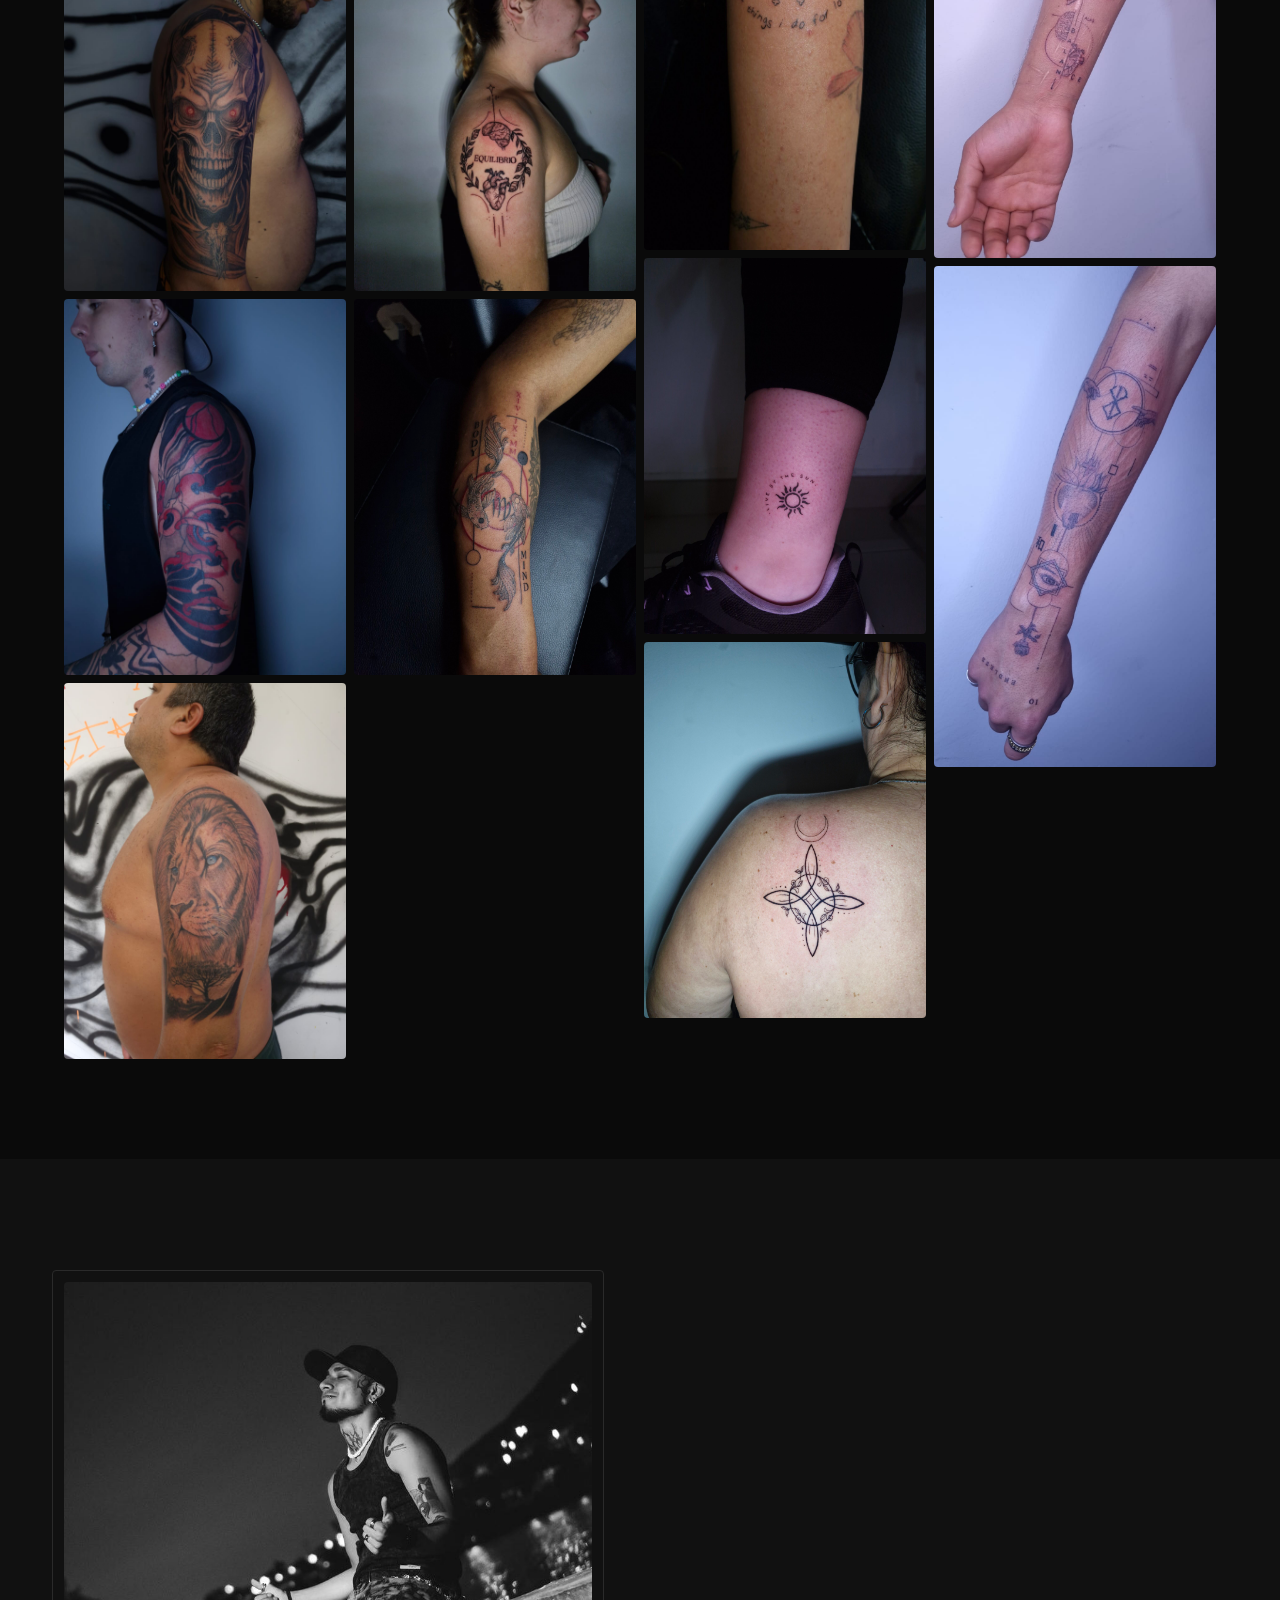
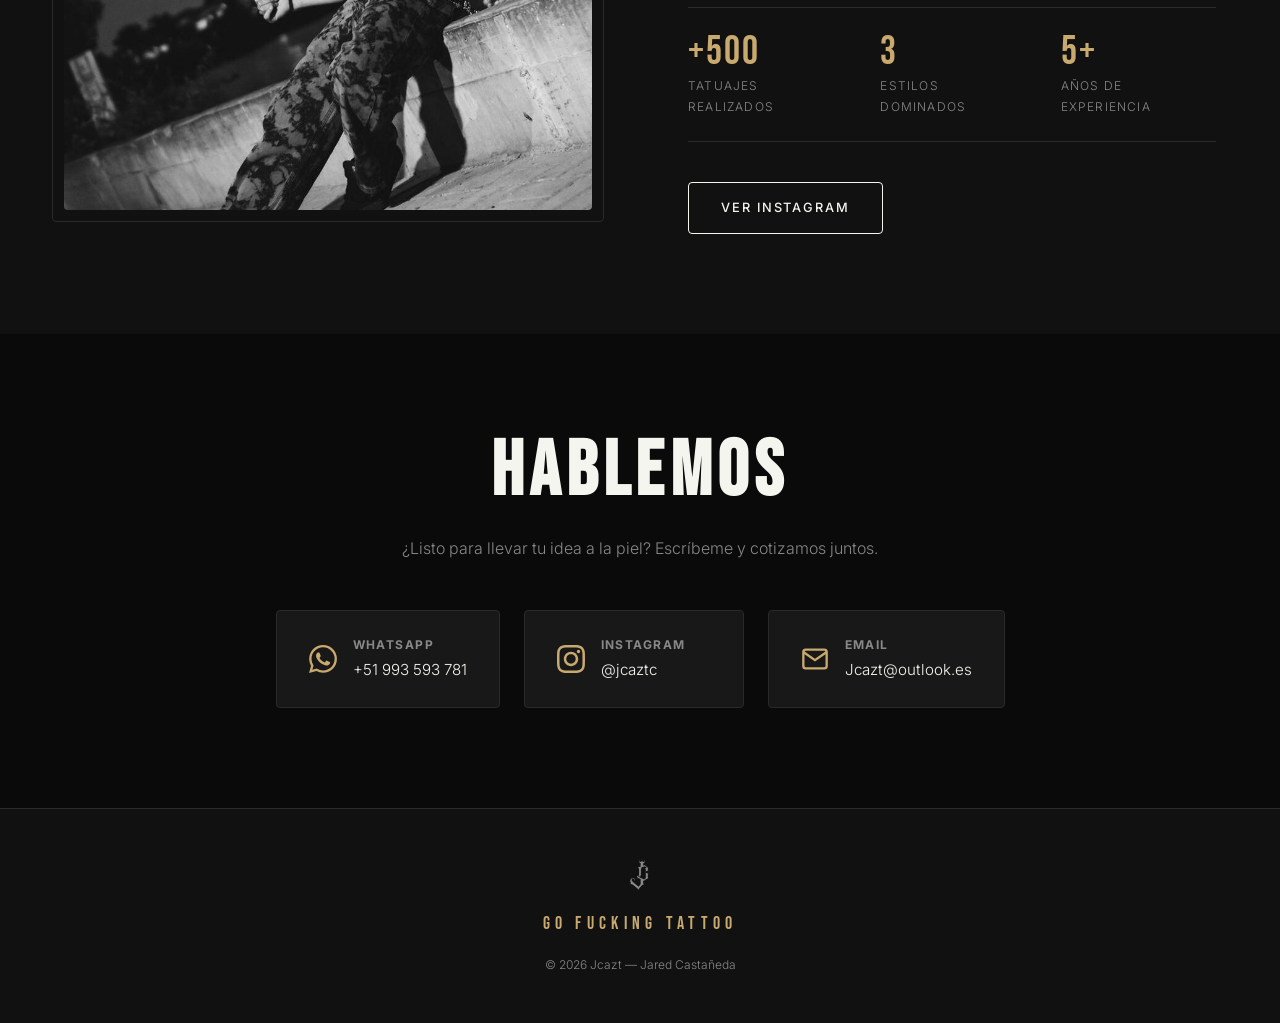
==== commit b23acda5: "Add full favicon support for all browsers and devices Co-Authored-By: Claude Sonnet 4.6 <noreply@ant" ====
--- a/index.html
+++ b/index.html
@@ -5,7 +5,10 @@
   <meta name="viewport" content="width=device-width, initial-scale=1.0" />
   <meta name="description" content="Jcazt — Tatuador multidisciplinario especializado en Blackwork, Realismo y Fine Line. Lima, Perú." />
   <title>JCAZT — Tattoo Artist</title>
-  <link rel="icon" type="image/png" href="images/logo/logo.png" />
+  <link rel="icon" type="image/png" sizes="32x32" href="images/logo/logo.png" />
+  <link rel="icon" type="image/png" sizes="16x16" href="images/logo/logo.png" />
+  <link rel="apple-touch-icon" sizes="180x180" href="images/logo/logo.png" />
+  <meta name="theme-color" content="#0a0a0a" />
   <link rel="preconnect" href="https://fonts.googleapis.com" />
   <link rel="preconnect" href="https://fonts.gstatic.com" crossorigin />
   <link href="https://fonts.googleapis.com/css2?family=Bebas+Neue&family=Inter:wght@300;400;500&family=Playfair+Display:ital@0;1&display=swap" rel="stylesheet" />
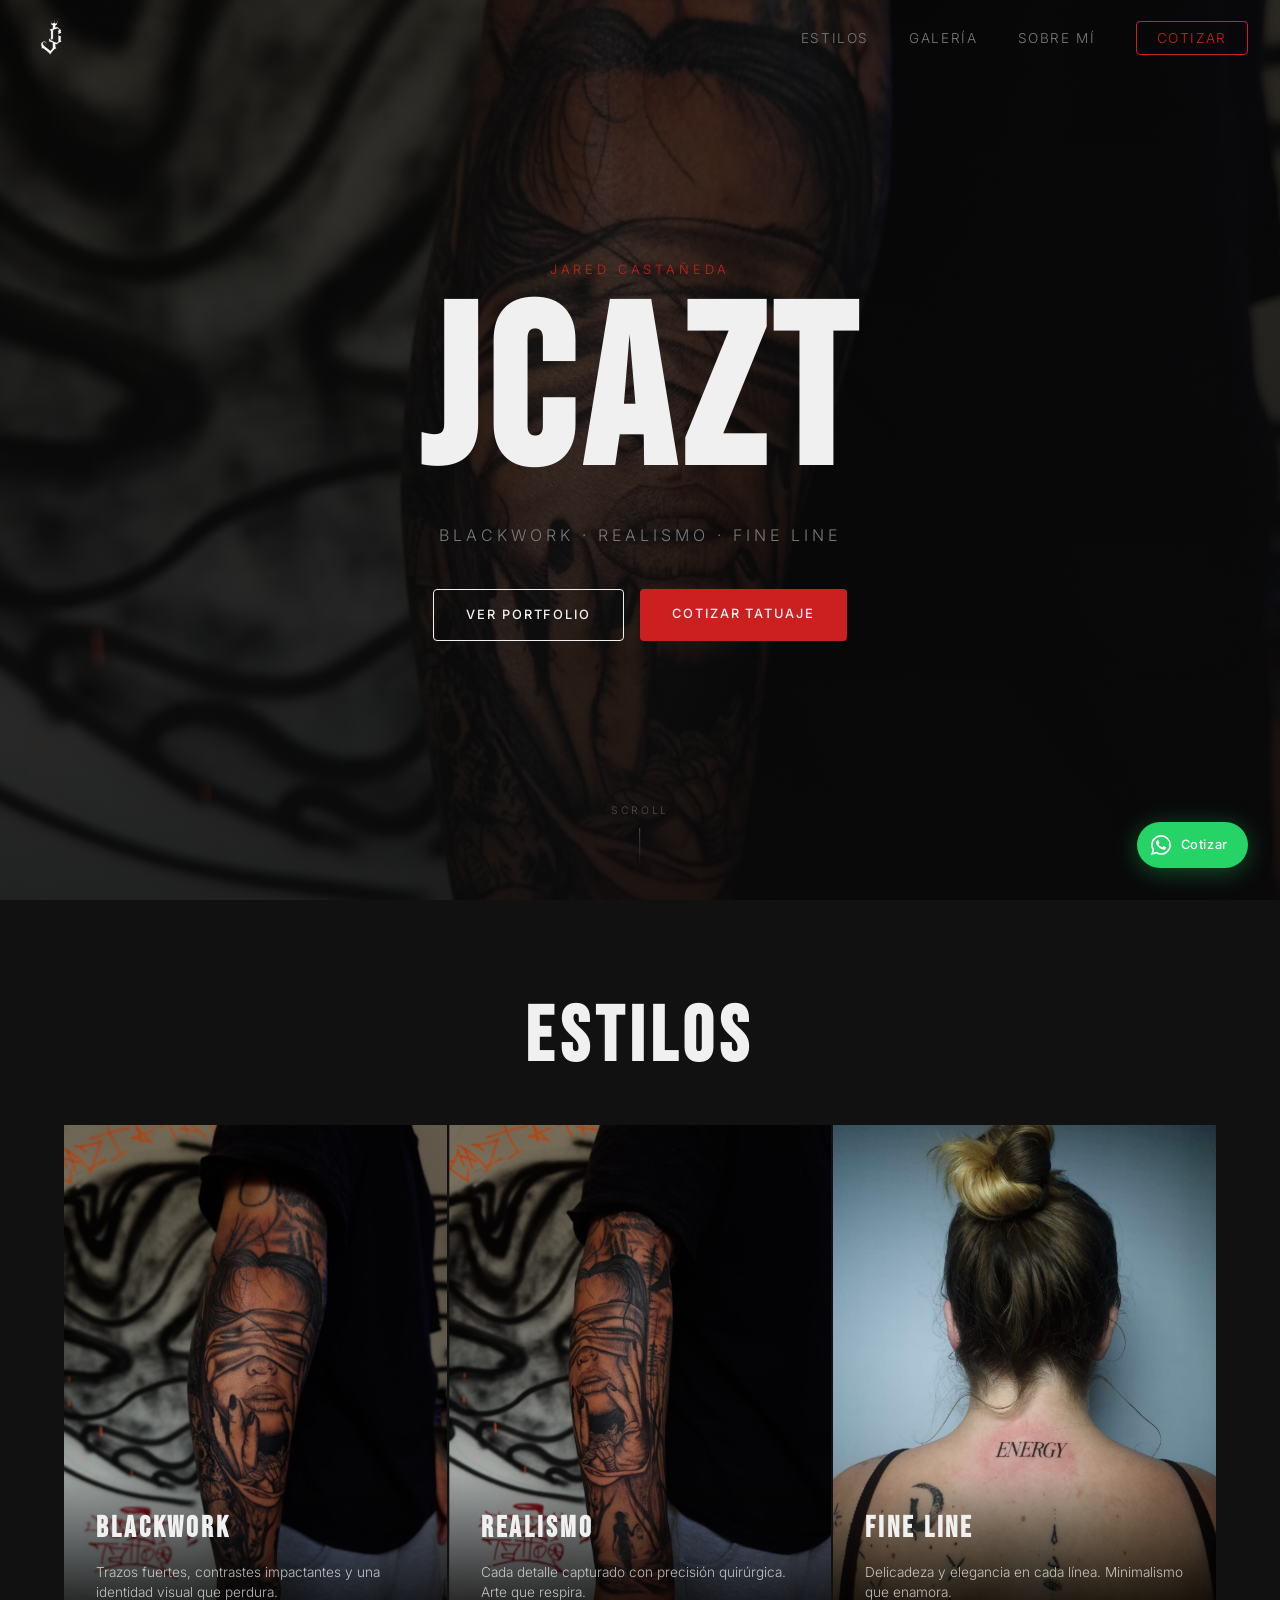
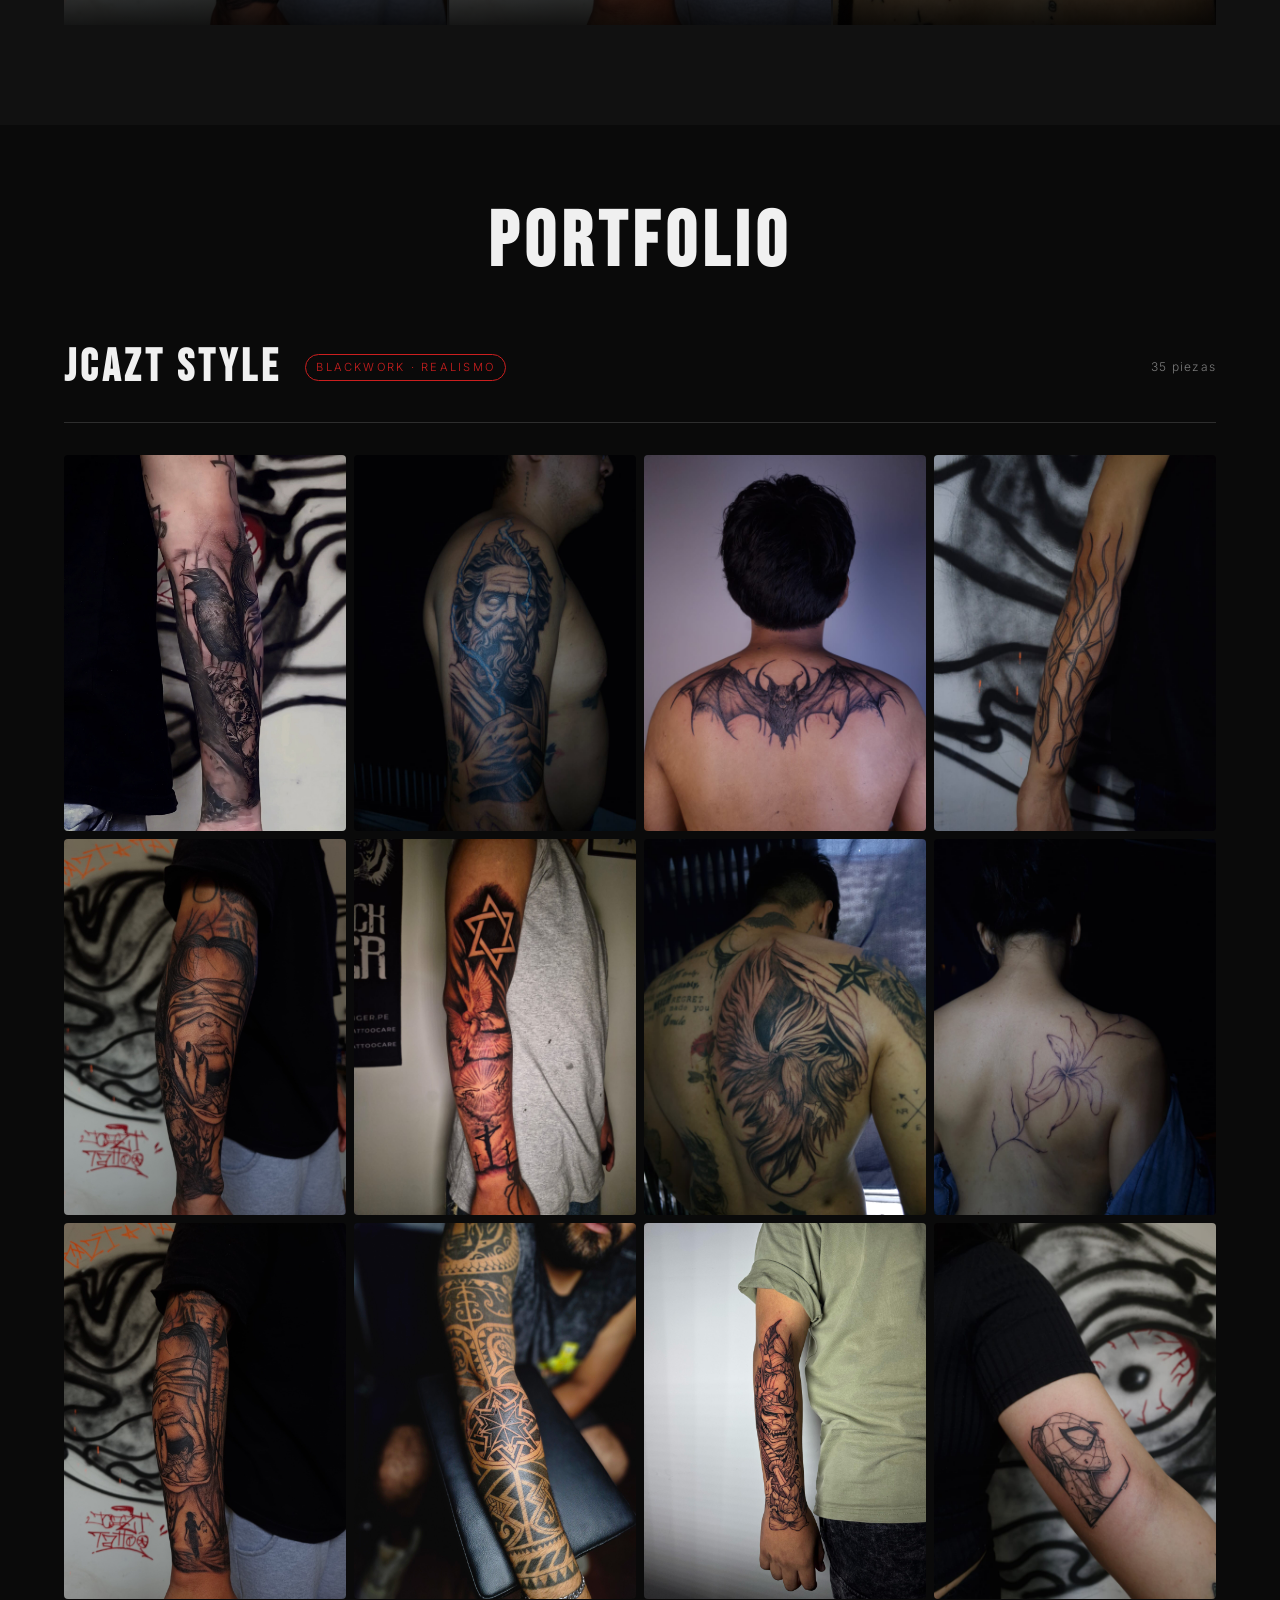
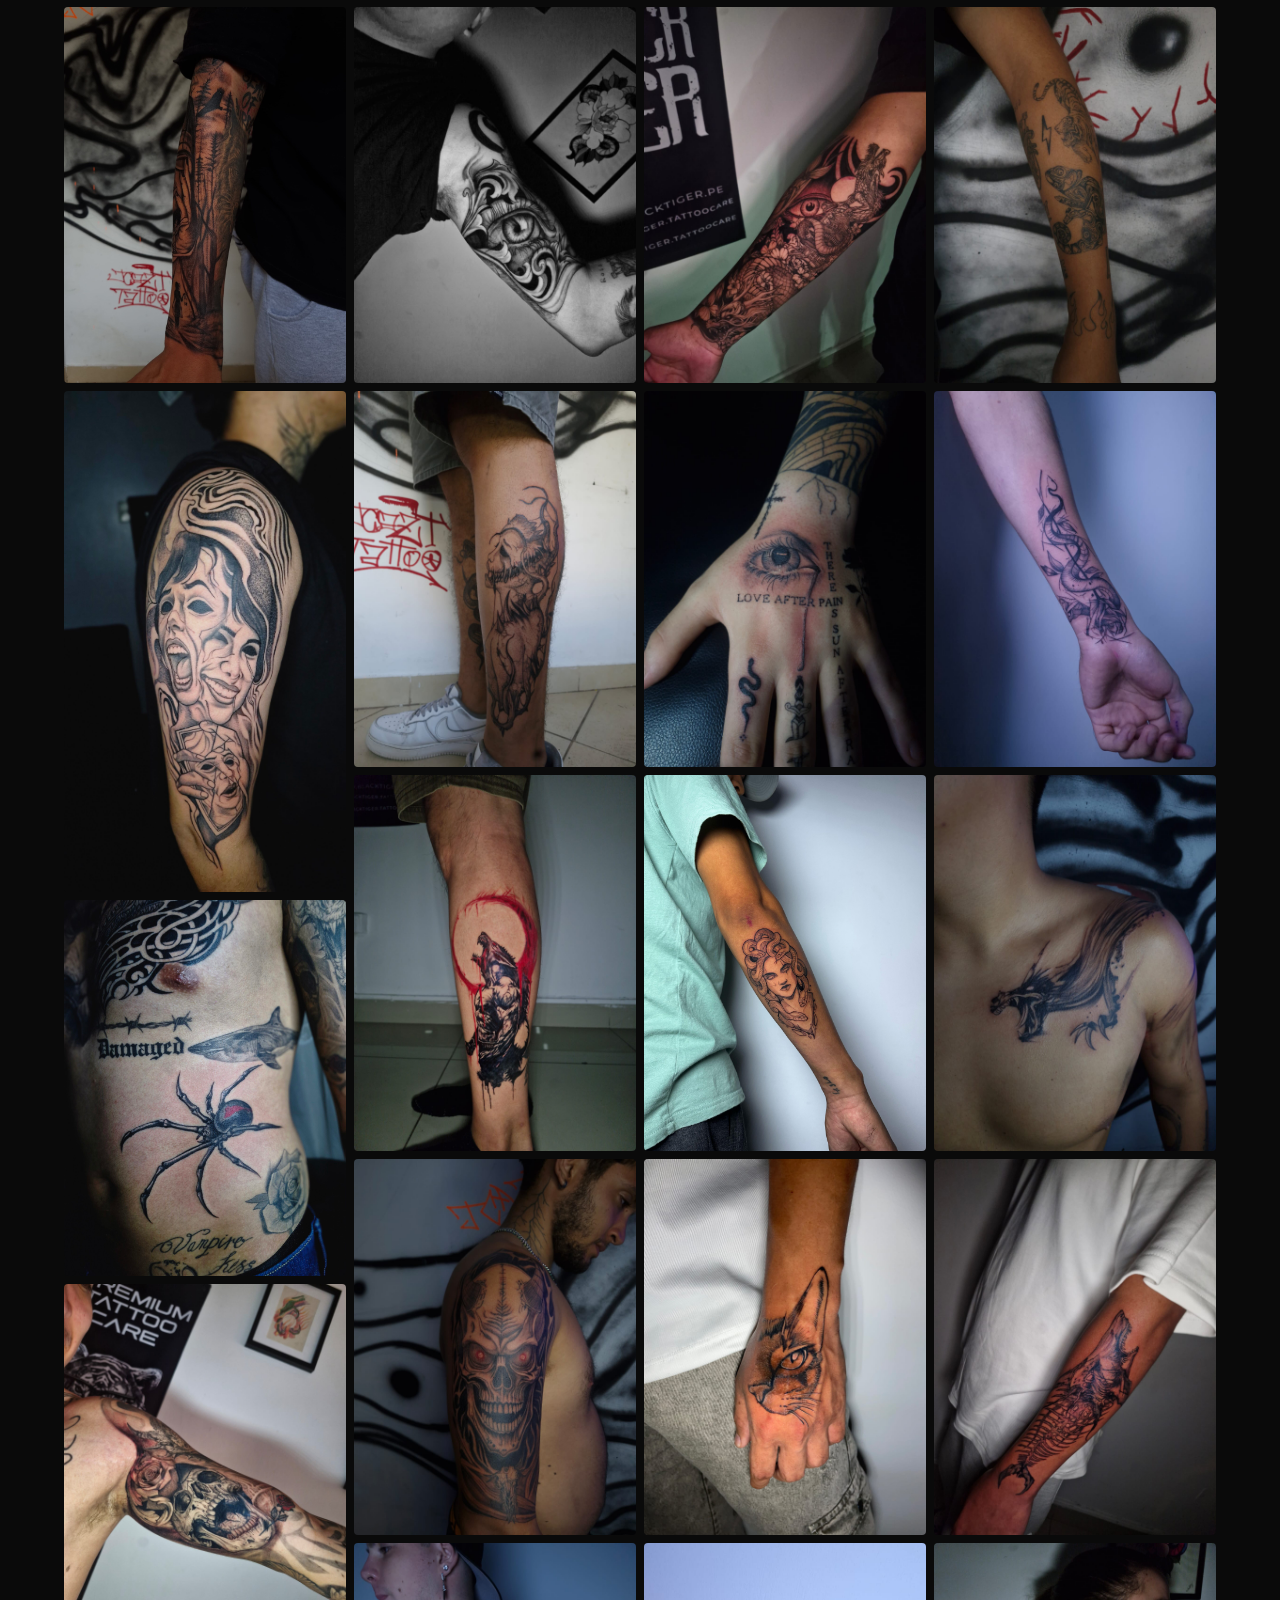
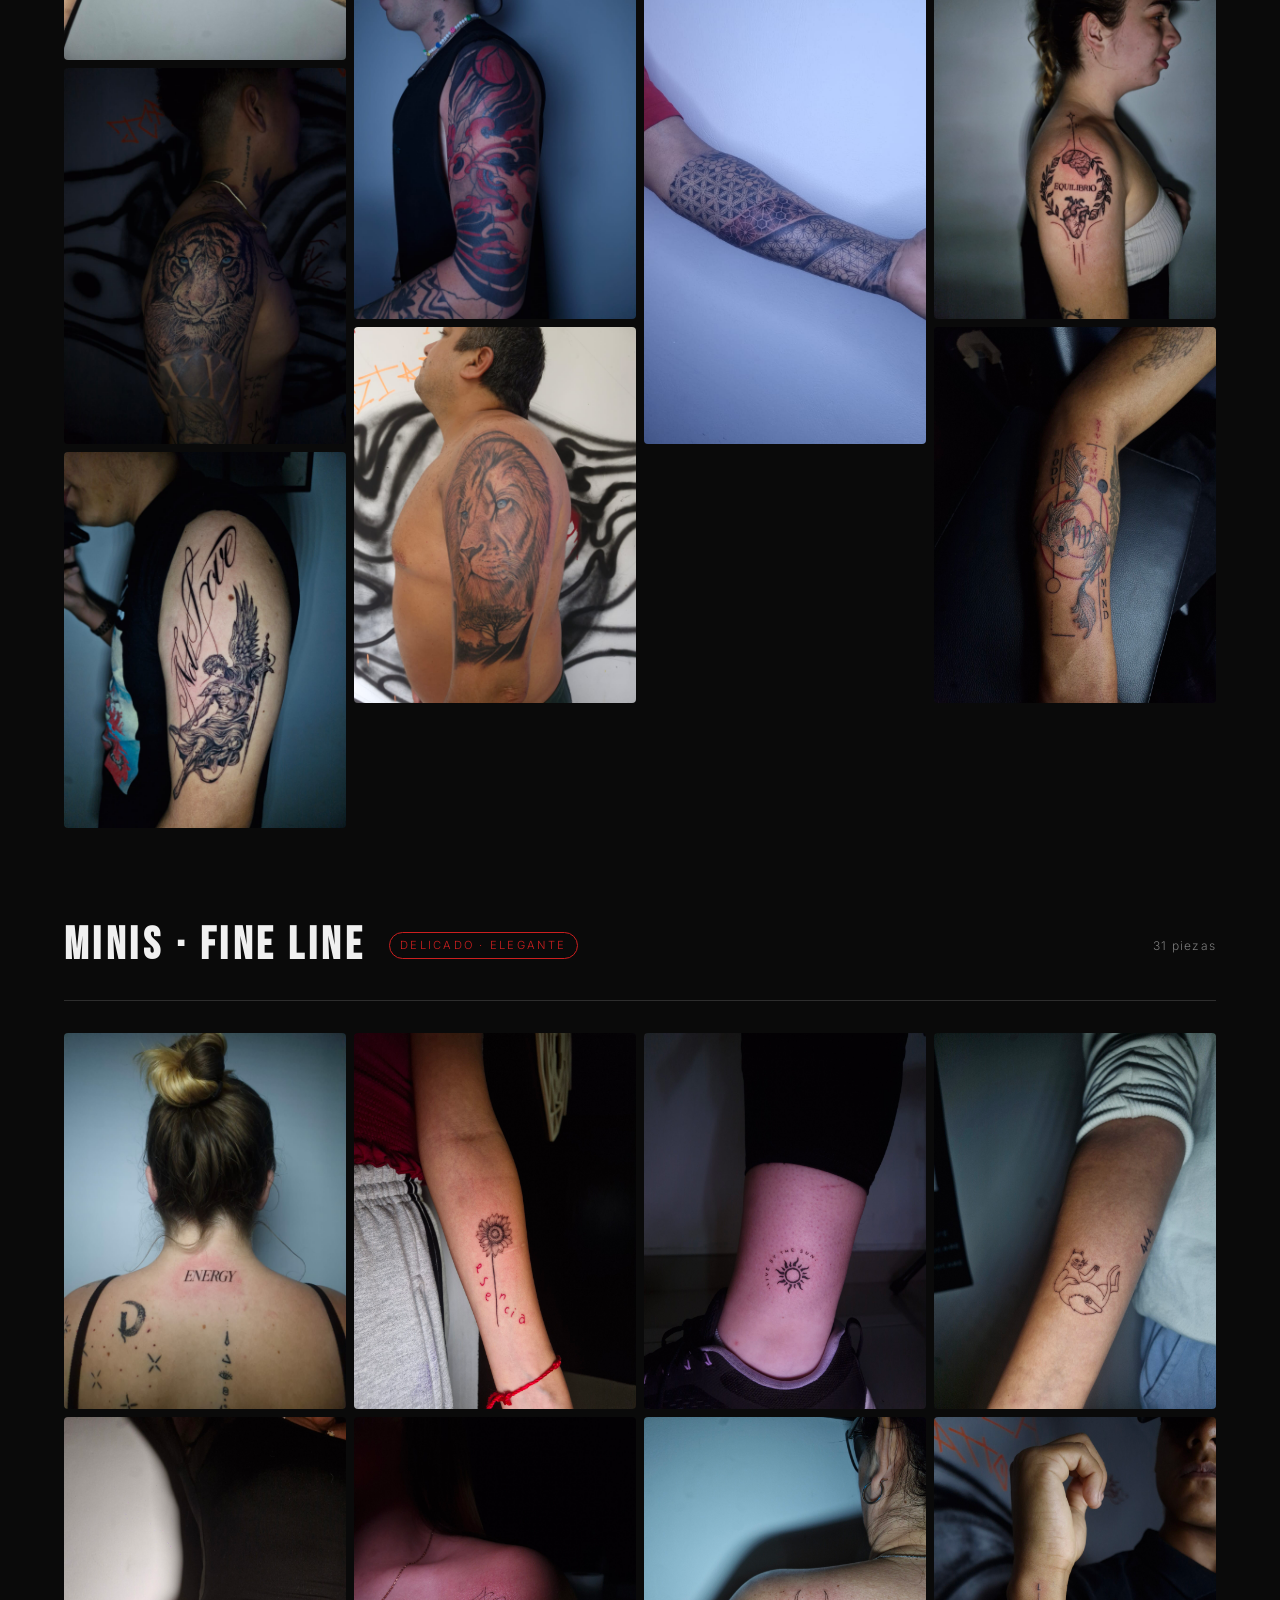
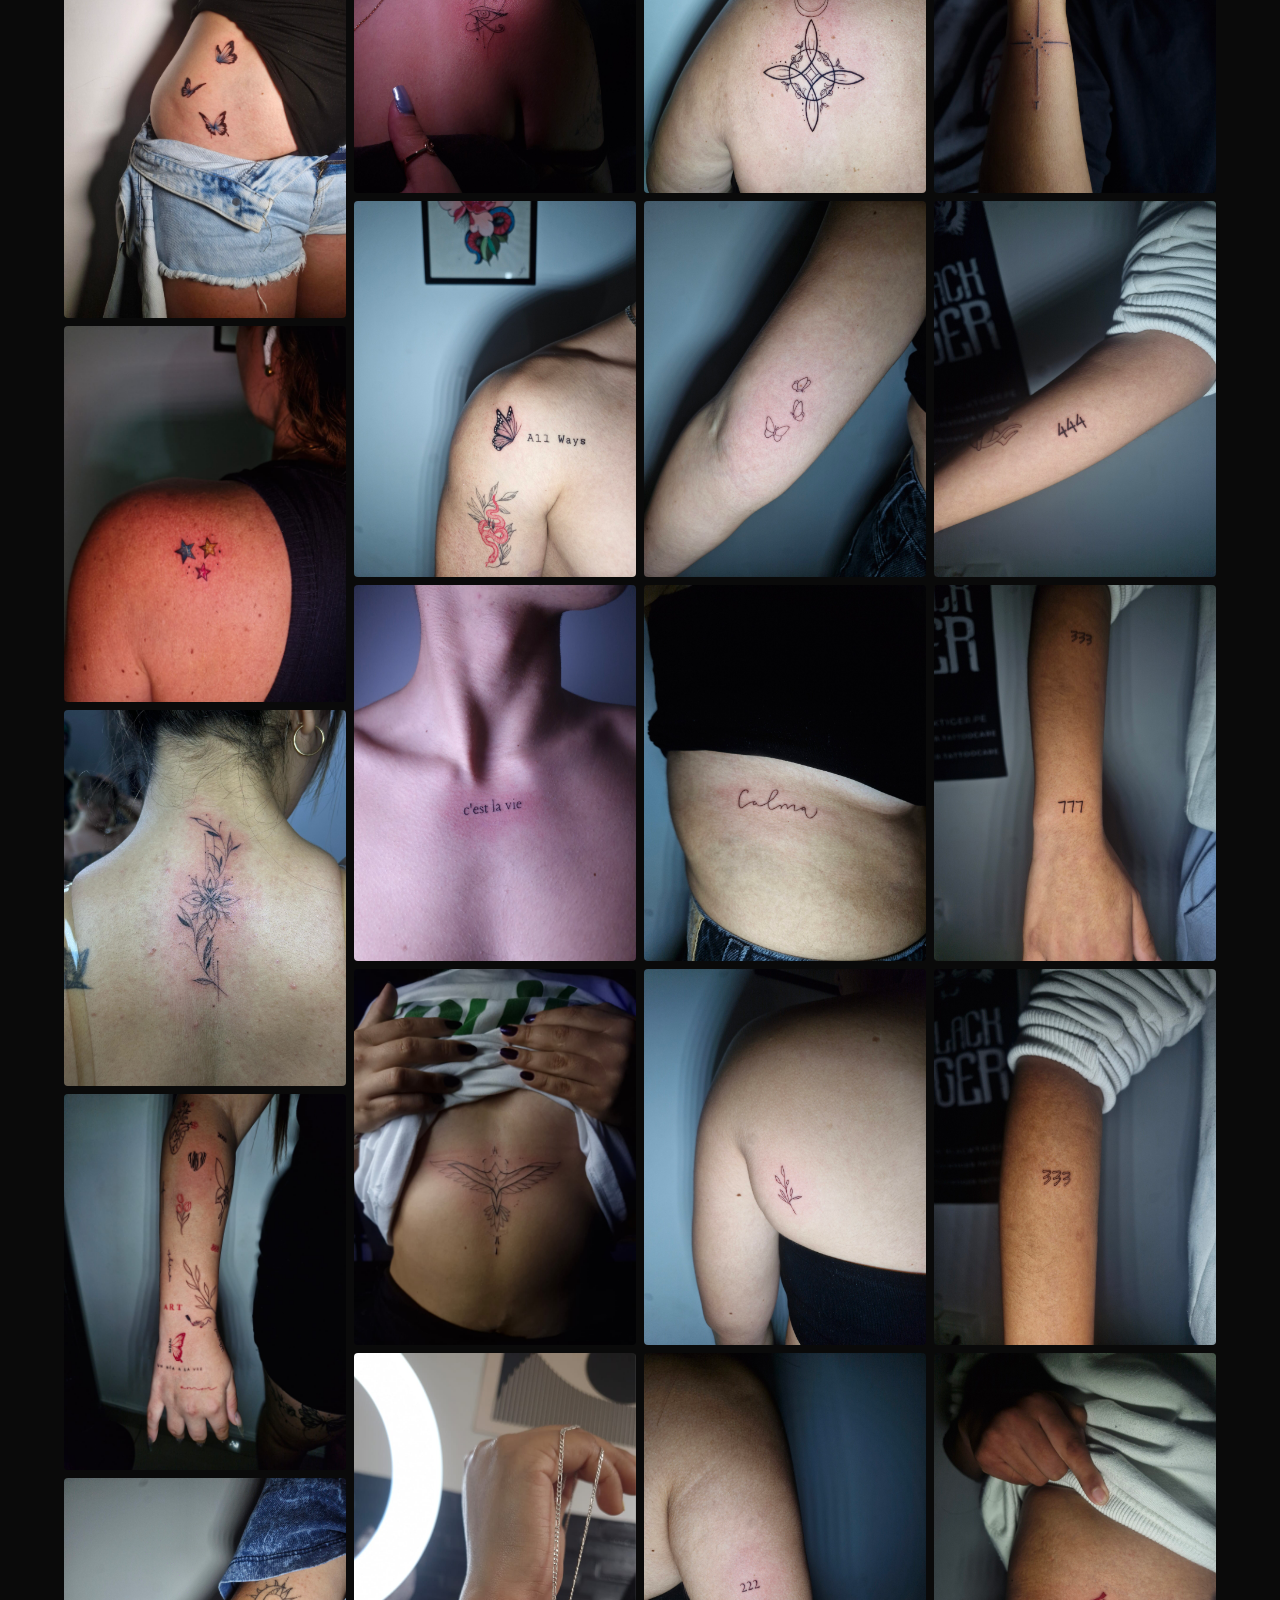
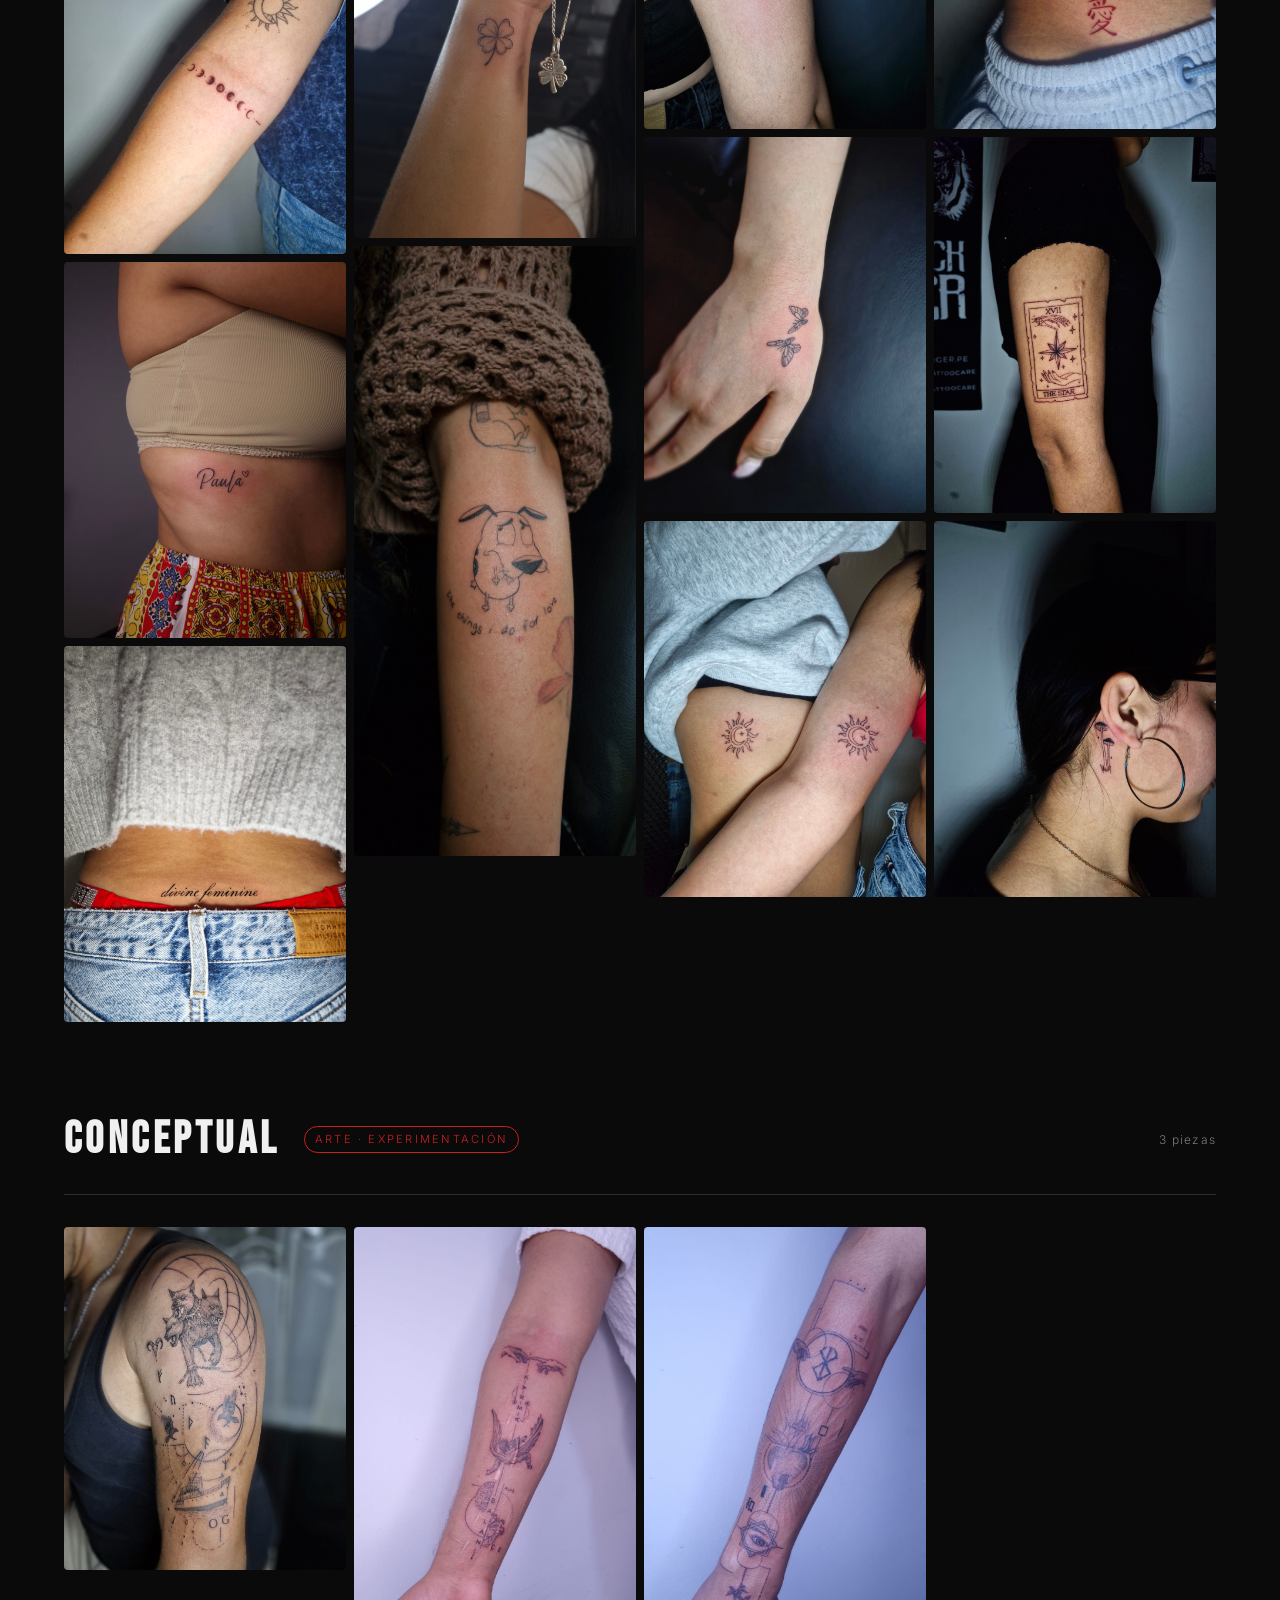
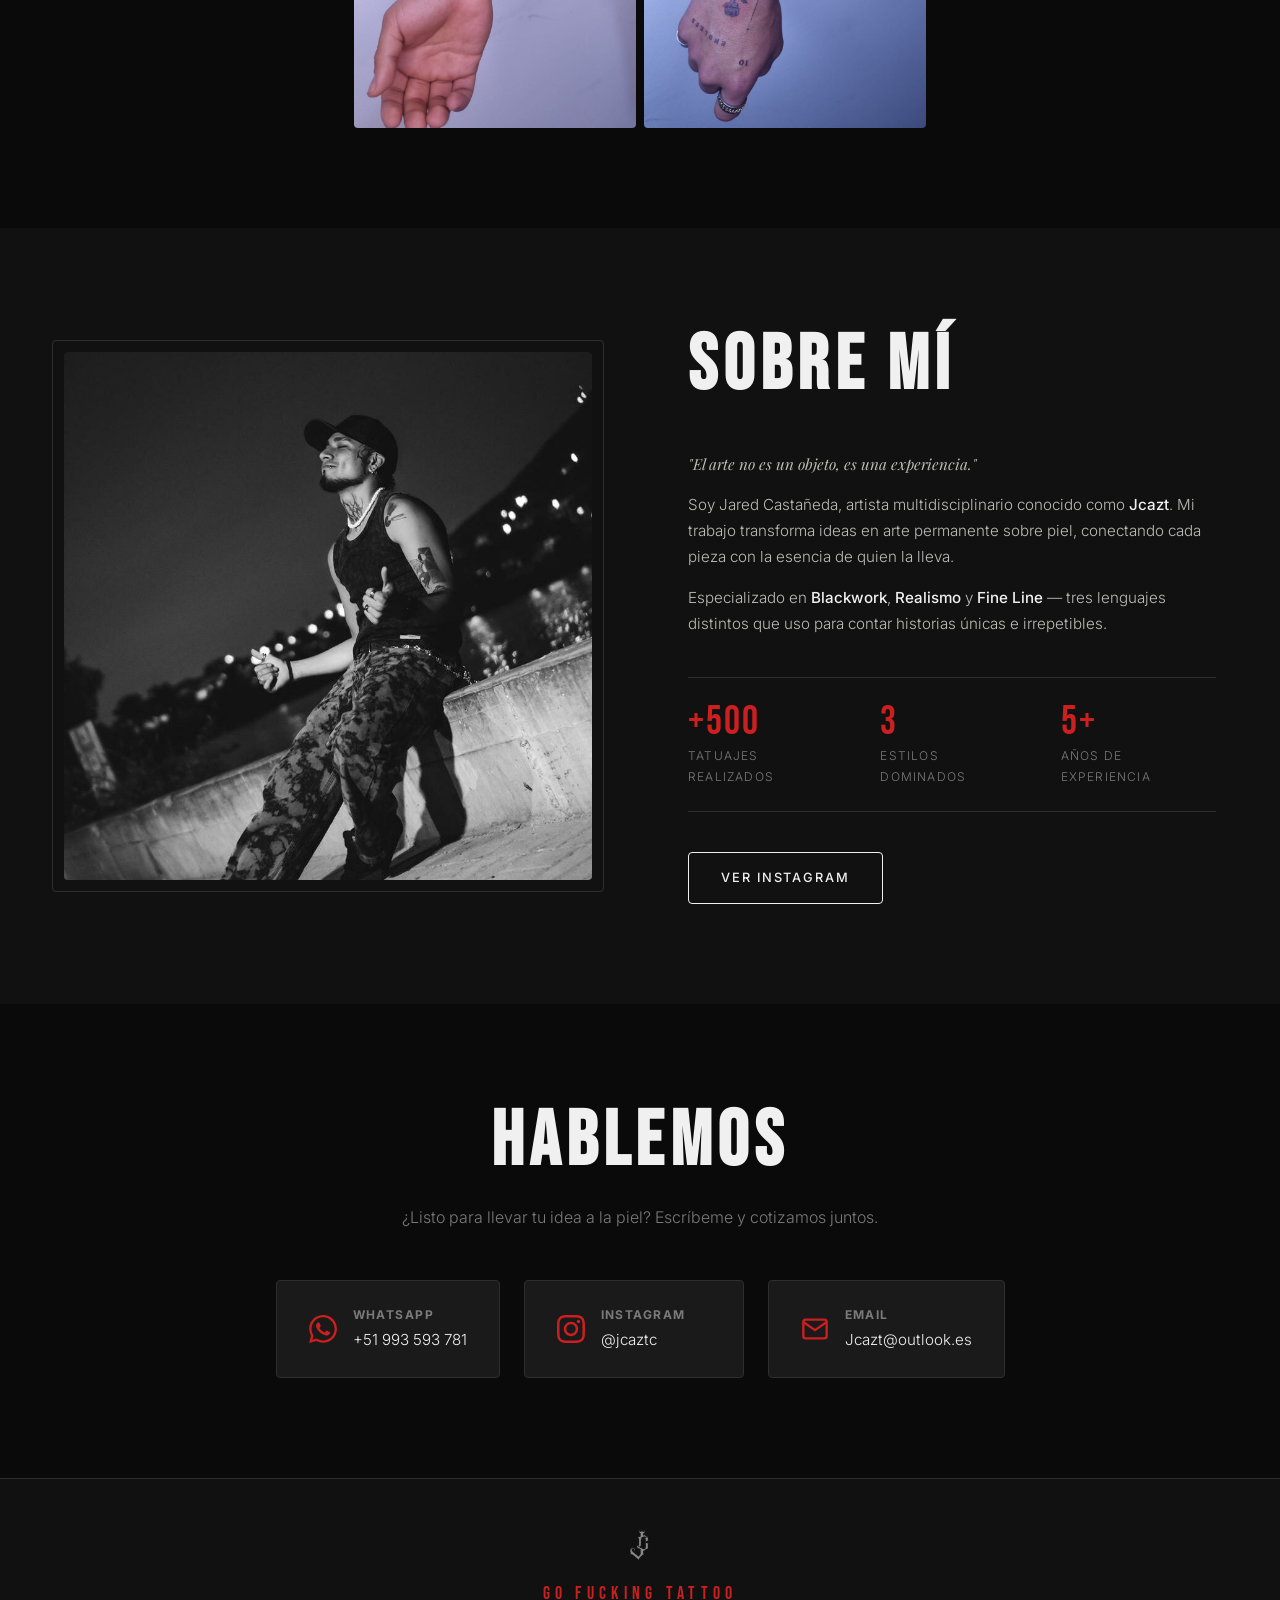
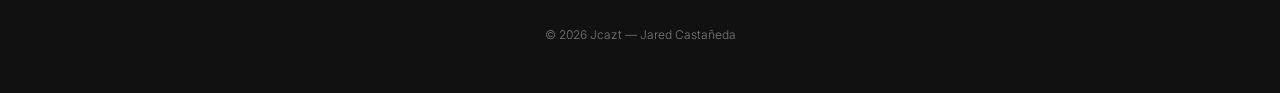
==== commit 339dc839: "Redesign: red/black/white palette + sectioned gallery layout - Replace gold accent with red (#cc1f1f" ====
--- a/index.html
+++ b/index.html
@@ -84,297 +84,109 @@
   <section id="galeria">
     <div class="container">
       <h2 class="section-title">Portfolio</h2>
-      <div class="gallery-filters">
-        <button class="filter-btn active" data-filter="all">Todo</button>
-        <button class="filter-btn" data-filter="jcazt-style">JCAZT Style</button>
-        <button class="filter-btn" data-filter="minis-fineline">Minis · Fine Line</button>
-        <button class="filter-btn" data-filter="conceptual">Conceptual</button>
-      </div>
-      <div class="masonry-grid" id="galleryGrid">
-
-        <!-- JCAZT STYLE -->
-        <div class="gallery-item" data-filter="jcazt-style" data-src="images/jcazt-style/Picsart_25-12-02_08-01-34-322.jpg">
-          <img src="images/jcazt-style/Picsart_25-12-02_08-01-34-322.jpg" alt="Jcazt Style" loading="lazy" />
-          <div class="gallery-overlay"><span>+</span></div>
-        </div>
-        <div class="gallery-item" data-filter="jcazt-style" data-src="images/jcazt-style/lienzo44-scaled.jpg">
-          <img src="images/jcazt-style/lienzo44-scaled.jpg" alt="Blackwork" loading="lazy" />
-          <div class="gallery-overlay"><span>+</span></div>
-        </div>
-        <div class="gallery-item" data-filter="jcazt-style" data-src="images/jcazt-style/lienzo37-scaled.jpg">
-          <img src="images/jcazt-style/lienzo37-scaled.jpg" alt="Blackwork" loading="lazy" />
-          <div class="gallery-overlay"><span>+</span></div>
-        </div>
-        <div class="gallery-item" data-filter="jcazt-style" data-src="images/jcazt-style/lienzo36-scaled.jpg">
-          <img src="images/jcazt-style/lienzo36-scaled.jpg" alt="Jcazt Style" loading="lazy" />
-          <div class="gallery-overlay"><span>+</span></div>
-        </div>
-        <div class="gallery-item" data-filter="jcazt-style" data-src="images/jcazt-style/20260212_045244-scaled.jpg">
-          <img src="images/jcazt-style/20260212_045244-scaled.jpg" alt="Jcazt Style" loading="lazy" />
-          <div class="gallery-overlay"><span>+</span></div>
-        </div>
-        <div class="gallery-item" data-filter="jcazt-style" data-src="images/jcazt-style/20260122_035637-scaled.jpg">
-          <img src="images/jcazt-style/20260122_035637-scaled.jpg" alt="Jcazt Style" loading="lazy" />
-          <div class="gallery-overlay"><span>+</span></div>
-        </div>
-        <div class="gallery-item" data-filter="jcazt-style" data-src="images/jcazt-style/lienzo.jpg">
-          <img src="images/jcazt-style/lienzo.jpg" alt="Jcazt Style" loading="lazy" />
-          <div class="gallery-overlay"><span>+</span></div>
-        </div>
-        <div class="gallery-item" data-filter="jcazt-style" data-src="images/jcazt-style/lienzo30.jpg">
-          <img src="images/jcazt-style/lienzo30.jpg" alt="Jcazt Style" loading="lazy" />
-          <div class="gallery-overlay"><span>+</span></div>
-        </div>
-        <div class="gallery-item" data-filter="jcazt-style" data-src="images/jcazt-style/lienzo3.jpg">
-          <img src="images/jcazt-style/lienzo3.jpg" alt="Jcazt Style" loading="lazy" />
-          <div class="gallery-overlay"><span>+</span></div>
-        </div>
-        <div class="gallery-item" data-filter="jcazt-style" data-src="images/jcazt-style/lienzo25.jpg">
-          <img src="images/jcazt-style/lienzo25.jpg" alt="Jcazt Style" loading="lazy" />
-          <div class="gallery-overlay"><span>+</span></div>
-        </div>
-        <div class="gallery-item" data-filter="jcazt-style" data-src="images/jcazt-style/lienzo13.jpg">
-          <img src="images/jcazt-style/lienzo13.jpg" alt="Jcazt Style" loading="lazy" />
-          <div class="gallery-overlay"><span>+</span></div>
-        </div>
-        <div class="gallery-item" data-filter="jcazt-style" data-src="images/jcazt-style/20251229_192655-scaled.jpg">
-          <img src="images/jcazt-style/20251229_192655-scaled.jpg" alt="Jcazt Style" loading="lazy" />
-          <div class="gallery-overlay"><span>+</span></div>
-        </div>
-        <div class="gallery-item" data-filter="jcazt-style" data-src="images/jcazt-style/lienzo4.jpg">
-          <img src="images/jcazt-style/lienzo4.jpg" alt="Jcazt Style" loading="lazy" />
-          <div class="gallery-overlay"><span>+</span></div>
-        </div>
-        <div class="gallery-item" data-filter="jcazt-style" data-src="images/jcazt-style/lienzo27.jpg">
-          <img src="images/jcazt-style/lienzo27.jpg" alt="Jcazt Style" loading="lazy" />
-          <div class="gallery-overlay"><span>+</span></div>
-        </div>
-        <div class="gallery-item" data-filter="jcazt-style" data-src="images/jcazt-style/lienzo14.jpg">
-          <img src="images/jcazt-style/lienzo14.jpg" alt="Jcazt Style" loading="lazy" />
-          <div class="gallery-overlay"><span>+</span></div>
-        </div>
-        <div class="gallery-item" data-filter="jcazt-style" data-src="images/jcazt-style/lienzo31.jpg">
-          <img src="images/jcazt-style/lienzo31.jpg" alt="Jcazt Style" loading="lazy" />
-          <div class="gallery-overlay"><span>+</span></div>
-        </div>
-        <div class="gallery-item" data-filter="jcazt-style" data-src="images/jcazt-style/lienzo23.jpg">
-          <img src="images/jcazt-style/lienzo23.jpg" alt="Jcazt Style" loading="lazy" />
-          <div class="gallery-overlay"><span>+</span></div>
-        </div>
-        <div class="gallery-item" data-filter="jcazt-style" data-src="images/jcazt-style/lienzo34.jpg">
-          <img src="images/jcazt-style/lienzo34.jpg" alt="Jcazt Style" loading="lazy" />
-          <div class="gallery-overlay"><span>+</span></div>
-        </div>
-        <div class="gallery-item" data-filter="jcazt-style" data-src="images/jcazt-style/lienzo17.jpg">
-          <img src="images/jcazt-style/lienzo17.jpg" alt="Jcazt Style" loading="lazy" />
-          <div class="gallery-overlay"><span>+</span></div>
-        </div>
-        <div class="gallery-item" data-filter="jcazt-style" data-src="images/jcazt-style/lienzo26.jpg">
-          <img src="images/jcazt-style/lienzo26.jpg" alt="Jcazt Style" loading="lazy" />
-          <div class="gallery-overlay"><span>+</span></div>
-        </div>
-        <div class="gallery-item" data-filter="jcazt-style" data-src="images/jcazt-style/lienzo19-scaled.jpg">
-          <img src="images/jcazt-style/lienzo19-scaled.jpg" alt="Jcazt Style" loading="lazy" />
-          <div class="gallery-overlay"><span>+</span></div>
-        </div>
-        <div class="gallery-item" data-filter="jcazt-style" data-src="images/jcazt-style/lienzo8.jpg">
-          <img src="images/jcazt-style/lienzo8.jpg" alt="Jcazt Style" loading="lazy" />
-          <div class="gallery-overlay"><span>+</span></div>
-        </div>
-        <div class="gallery-item" data-filter="jcazt-style" data-src="images/jcazt-style/lienzo38.jpg">
-          <img src="images/jcazt-style/lienzo38.jpg" alt="Jcazt Style" loading="lazy" />
-          <div class="gallery-overlay"><span>+</span></div>
-        </div>
-        <div class="gallery-item" data-filter="jcazt-style" data-src="images/jcazt-style/lienzo16-scaled.jpg">
-          <img src="images/jcazt-style/lienzo16-scaled.jpg" alt="Jcazt Style" loading="lazy" />
-          <div class="gallery-overlay"><span>+</span></div>
-        </div>
-        <div class="gallery-item" data-filter="jcazt-style" data-src="images/jcazt-style/lienzo7.jpg">
-          <img src="images/jcazt-style/lienzo7.jpg" alt="Jcazt Style" loading="lazy" />
-          <div class="gallery-overlay"><span>+</span></div>
-        </div>
-        <div class="gallery-item" data-filter="jcazt-style" data-src="images/jcazt-style/lienzo48.jpg">
-          <img src="images/jcazt-style/lienzo48.jpg" alt="Jcazt Style" loading="lazy" />
-          <div class="gallery-overlay"><span>+</span></div>
-        </div>
-        <div class="gallery-item" data-filter="jcazt-style" data-src="images/jcazt-style/lienzo42.jpg">
-          <img src="images/jcazt-style/lienzo42.jpg" alt="Jcazt Style" loading="lazy" />
-          <div class="gallery-overlay"><span>+</span></div>
-        </div>
-        <div class="gallery-item" data-filter="jcazt-style" data-src="images/jcazt-style/lienzo32.jpg">
-          <img src="images/jcazt-style/lienzo32.jpg" alt="Jcazt Style" loading="lazy" />
-          <div class="gallery-overlay"><span>+</span></div>
-        </div>
-        <div class="gallery-item" data-filter="jcazt-style" data-src="images/jcazt-style/lienzo40.jpg">
-          <img src="images/jcazt-style/lienzo40.jpg" alt="Jcazt Style" loading="lazy" />
-          <div class="gallery-overlay"><span>+</span></div>
-        </div>
-        <div class="gallery-item" data-filter="jcazt-style" data-src="images/jcazt-style/lienzo43.jpg">
-          <img src="images/jcazt-style/lienzo43.jpg" alt="Jcazt Style" loading="lazy" />
-          <div class="gallery-overlay"><span>+</span></div>
-        </div>
-        <div class="gallery-item" data-filter="jcazt-style" data-src="images/jcazt-style/lienzo21.jpg">
-          <img src="images/jcazt-style/lienzo21.jpg" alt="Jcazt Style" loading="lazy" />
-          <div class="gallery-overlay"><span>+</span></div>
-        </div>
-        <div class="gallery-item" data-filter="jcazt-style" data-src="images/jcazt-style/lienzo28.jpg">
-          <img src="images/jcazt-style/lienzo28.jpg" alt="Jcazt Style" loading="lazy" />
-          <div class="gallery-overlay"><span>+</span></div>
-        </div>
-        <div class="gallery-item" data-filter="jcazt-style" data-src="images/jcazt-style/lienzo11.jpg">
-          <img src="images/jcazt-style/lienzo11.jpg" alt="Jcazt Style" loading="lazy" />
-          <div class="gallery-overlay"><span>+</span></div>
-        </div>
-        <div class="gallery-item" data-filter="jcazt-style" data-src="images/jcazt-style/lienzo10.jpg">
-          <img src="images/jcazt-style/lienzo10.jpg" alt="Jcazt Style" loading="lazy" />
-          <div class="gallery-overlay"><span>+</span></div>
-        </div>
-        <div class="gallery-item" data-filter="jcazt-style" data-src="images/jcazt-style/20251207_180644-scaled.jpg">
-          <img src="images/jcazt-style/20251207_180644-scaled.jpg" alt="Jcazt Style" loading="lazy" />
-          <div class="gallery-overlay"><span>+</span></div>
-        </div>
-
-        <!-- MINIS / FINE LINE -->
-        <div class="gallery-item" data-filter="minis-fineline" data-src="images/minis-fineline/lienzo15.jpg">
-          <img src="images/minis-fineline/lienzo15.jpg" alt="Fine Line" loading="lazy" />
-          <div class="gallery-overlay"><span>+</span></div>
-        </div>
-        <div class="gallery-item" data-filter="minis-fineline" data-src="images/minis-fineline/20260203_1857260-scaled.jpg">
-          <img src="images/minis-fineline/20260203_1857260-scaled.jpg" alt="Fine Line" loading="lazy" />
-          <div class="gallery-overlay"><span>+</span></div>
-        </div>
-        <div class="gallery-item" data-filter="minis-fineline" data-src="images/minis-fineline/lienzo12.jpg">
-          <img src="images/minis-fineline/lienzo12.jpg" alt="Fine Line" loading="lazy" />
-          <div class="gallery-overlay"><span>+</span></div>
-        </div>
-        <div class="gallery-item" data-filter="minis-fineline" data-src="images/minis-fineline/lienzo22-scaled.jpg">
-          <img src="images/minis-fineline/lienzo22-scaled.jpg" alt="Fine Line" loading="lazy" />
-          <div class="gallery-overlay"><span>+</span></div>
-        </div>
-        <div class="gallery-item" data-filter="minis-fineline" data-src="images/minis-fineline/lienzo9.jpg">
-          <img src="images/minis-fineline/lienzo9.jpg" alt="Fine Line" loading="lazy" />
-          <div class="gallery-overlay"><span>+</span></div>
-        </div>
-        <div class="gallery-item" data-filter="minis-fineline" data-src="images/minis-fineline/20251122_163131-1-scaled.jpg">
-          <img src="images/minis-fineline/20251122_163131-1-scaled.jpg" alt="Fine Line" loading="lazy" />
-          <div class="gallery-overlay"><span>+</span></div>
-        </div>
-        <div class="gallery-item" data-filter="minis-fineline" data-src="images/minis-fineline/20250408_184406-scaled.jpg">
-          <img src="images/minis-fineline/20250408_184406-scaled.jpg" alt="Fine Line" loading="lazy" />
-          <div class="gallery-overlay"><span>+</span></div>
-        </div>
-        <div class="gallery-item" data-filter="minis-fineline" data-src="images/minis-fineline/20250906_191052-scaled.jpg">
-          <img src="images/minis-fineline/20250906_191052-scaled.jpg" alt="Fine Line" loading="lazy" />
-          <div class="gallery-overlay"><span>+</span></div>
-        </div>
-        <div class="gallery-item" data-filter="minis-fineline" data-src="images/minis-fineline/20250515_145148-scaled.jpg">
-          <img src="images/minis-fineline/20250515_145148-scaled.jpg" alt="Fine Line" loading="lazy" />
-          <div class="gallery-overlay"><span>+</span></div>
-        </div>
-        <div class="gallery-item" data-filter="minis-fineline" data-src="images/minis-fineline/20250330_221325-scaled.jpg">
-          <img src="images/minis-fineline/20250330_221325-scaled.jpg" alt="Fine Line" loading="lazy" />
-          <div class="gallery-overlay"><span>+</span></div>
-        </div>
-        <div class="gallery-item" data-filter="minis-fineline" data-src="images/minis-fineline/20250718_0019580-scaled.jpg">
-          <img src="images/minis-fineline/20250718_0019580-scaled.jpg" alt="Fine Line" loading="lazy" />
-          <div class="gallery-overlay"><span>+</span></div>
-        </div>
-        <div class="gallery-item" data-filter="minis-fineline" data-src="images/minis-fineline/20250401_204000-scaled.jpg">
-          <img src="images/minis-fineline/20250401_204000-scaled.jpg" alt="Fine Line" loading="lazy" />
-          <div class="gallery-overlay"><span>+</span></div>
-        </div>
-        <div class="gallery-item" data-filter="minis-fineline" data-src="images/minis-fineline/lienzo45.jpg">
-          <img src="images/minis-fineline/lienzo45.jpg" alt="Fine Line" loading="lazy" />
-          <div class="gallery-overlay"><span>+</span></div>
-        </div>
-        <div class="gallery-item" data-filter="minis-fineline" data-src="images/minis-fineline/lienzo33.jpg">
-          <img src="images/minis-fineline/lienzo33.jpg" alt="Fine Line" loading="lazy" />
-          <div class="gallery-overlay"><span>+</span></div>
-        </div>
-        <div class="gallery-item" data-filter="minis-fineline" data-src="images/minis-fineline/20250128_162151-scaled.jpg">
-          <img src="images/minis-fineline/20250128_162151-scaled.jpg" alt="Fine Line" loading="lazy" />
-          <div class="gallery-overlay"><span>+</span></div>
-        </div>
-        <div class="gallery-item" data-filter="minis-fineline" data-src="images/minis-fineline/20250508_221232-scaled.jpg">
-          <img src="images/minis-fineline/20250508_221232-scaled.jpg" alt="Fine Line" loading="lazy" />
-          <div class="gallery-overlay"><span>+</span></div>
-        </div>
-        <div class="gallery-item" data-filter="minis-fineline" data-src="images/minis-fineline/20250710_203837-scaled.jpg">
-          <img src="images/minis-fineline/20250710_203837-scaled.jpg" alt="Fine Line" loading="lazy" />
-          <div class="gallery-overlay"><span>+</span></div>
-        </div>
-        <div class="gallery-item" data-filter="minis-fineline" data-src="images/minis-fineline/20250717_221022-scaled.jpg">
-          <img src="images/minis-fineline/20250717_221022-scaled.jpg" alt="Fine Line" loading="lazy" />
-          <div class="gallery-overlay"><span>+</span></div>
-        </div>
-        <div class="gallery-item" data-filter="minis-fineline" data-src="images/minis-fineline/20250717_221118-scaled.jpg">
-          <img src="images/minis-fineline/20250717_221118-scaled.jpg" alt="Fine Line" loading="lazy" />
-          <div class="gallery-overlay"><span>+</span></div>
-        </div>
-        <div class="gallery-item" data-filter="minis-fineline" data-src="images/minis-fineline/20250717_221133-scaled.jpg">
-          <img src="images/minis-fineline/20250717_221133-scaled.jpg" alt="Fine Line" loading="lazy" />
-          <div class="gallery-overlay"><span>+</span></div>
-        </div>
-        <div class="gallery-item" data-filter="minis-fineline" data-src="images/minis-fineline/20250718_002245-scaled.jpg">
-          <img src="images/minis-fineline/20250718_002245-scaled.jpg" alt="Fine Line" loading="lazy" />
-          <div class="gallery-overlay"><span>+</span></div>
-        </div>
-        <div class="gallery-item" data-filter="minis-fineline" data-src="images/minis-fineline/20251226_162827-scaled.jpg">
-          <img src="images/minis-fineline/20251226_162827-scaled.jpg" alt="Fine Line" loading="lazy" />
-          <div class="gallery-overlay"><span>+</span></div>
-        </div>
-        <div class="gallery-item" data-filter="minis-fineline" data-src="images/minis-fineline/20250906_203339-scaled.jpg">
-          <img src="images/minis-fineline/20250906_203339-scaled.jpg" alt="Fine Line" loading="lazy" />
-          <div class="gallery-overlay"><span>+</span></div>
-        </div>
-        <div class="gallery-item" data-filter="minis-fineline" data-src="images/minis-fineline/20250908_230515-scaled.jpg">
-          <img src="images/minis-fineline/20250908_230515-scaled.jpg" alt="Fine Line" loading="lazy" />
-          <div class="gallery-overlay"><span>+</span></div>
-        </div>
-        <div class="gallery-item" data-filter="minis-fineline" data-src="images/minis-fineline/20250121_205003-scaled.jpg">
-          <img src="images/minis-fineline/20250121_205003-scaled.jpg" alt="Fine Line" loading="lazy" />
-          <div class="gallery-overlay"><span>+</span></div>
-        </div>
-        <div class="gallery-item" data-filter="minis-fineline" data-src="images/minis-fineline/20250908_230538-scaled.jpg">
-          <img src="images/minis-fineline/20250908_230538-scaled.jpg" alt="Fine Line" loading="lazy" />
-          <div class="gallery-overlay"><span>+</span></div>
-        </div>
-        <div class="gallery-item" data-filter="minis-fineline" data-src="images/minis-fineline/20250908_230547-scaled.jpg">
-          <img src="images/minis-fineline/20250908_230547-scaled.jpg" alt="Fine Line" loading="lazy" />
-          <div class="gallery-overlay"><span>+</span></div>
-        </div>
-        <div class="gallery-item" data-filter="minis-fineline" data-src="images/minis-fineline/20250908_230601-scaled.jpg">
-          <img src="images/minis-fineline/20250908_230601-scaled.jpg" alt="Fine Line" loading="lazy" />
-          <div class="gallery-overlay"><span>+</span></div>
-        </div>
-        <div class="gallery-item" data-filter="minis-fineline" data-src="images/minis-fineline/20250908_230620-scaled.jpg">
-          <img src="images/minis-fineline/20250908_230620-scaled.jpg" alt="Fine Line" loading="lazy" />
-          <div class="gallery-overlay"><span>+</span></div>
-        </div>
-        <div class="gallery-item" data-filter="minis-fineline" data-src="images/minis-fineline/20250918_230927-scaled.jpg">
-          <img src="images/minis-fineline/20250918_230927-scaled.jpg" alt="Fine Line" loading="lazy" />
-          <div class="gallery-overlay"><span>+</span></div>
-        </div>
-        <div class="gallery-item" data-filter="minis-fineline" data-src="images/minis-fineline/20250918_231051-scaled.jpg">
-          <img src="images/minis-fineline/20250918_231051-scaled.jpg" alt="Fine Line" loading="lazy" />
-          <div class="gallery-overlay"><span>+</span></div>
-        </div>
-
-        <!-- CONCEPTUAL -->
-        <div class="gallery-item" data-filter="conceptual" data-src="images/conceptual/cPRTTL.jpeg">
-          <img src="images/conceptual/cPRTTL.jpeg" alt="Conceptual" loading="lazy" />
-          <div class="gallery-overlay"><span>+</span></div>
-        </div>
-        <div class="gallery-item" data-filter="conceptual" data-src="images/conceptual/lienzo47.jpg">
-          <img src="images/conceptual/lienzo47.jpg" alt="Conceptual" loading="lazy" />
-          <div class="gallery-overlay"><span>+</span></div>
-        </div>
-        <div class="gallery-item" data-filter="conceptual" data-src="images/conceptual/lienzo46.jpg">
-          <img src="images/conceptual/lienzo46.jpg" alt="Conceptual" loading="lazy" />
-          <div class="gallery-overlay"><span>+</span></div>
-        </div>
-
-      </div>
+
+      <!-- JCAZT STYLE -->
+      <div class="gallery-section" id="sec-jcazt-style">
+        <div class="gallery-section-header">
+          <h3>JCAZT Style</h3>
+          <span class="section-tag">Blackwork · Realismo</span>
+          <span class="section-count">35 piezas</span>
+        </div>
+        <div class="masonry-grid">
+          <div class="gallery-item" data-section="jcazt-style" data-src="images/jcazt-style/Picsart_25-12-02_08-01-34-322.jpg"><img src="images/jcazt-style/Picsart_25-12-02_08-01-34-322.jpg" alt="Jcazt Style" loading="lazy" /><div class="gallery-overlay"><span>+</span></div></div>
+          <div class="gallery-item" data-section="jcazt-style" data-src="images/jcazt-style/lienzo44-scaled.jpg"><img src="images/jcazt-style/lienzo44-scaled.jpg" alt="Blackwork" loading="lazy" /><div class="gallery-overlay"><span>+</span></div></div>
+          <div class="gallery-item" data-section="jcazt-style" data-src="images/jcazt-style/lienzo37-scaled.jpg"><img src="images/jcazt-style/lienzo37-scaled.jpg" alt="Blackwork" loading="lazy" /><div class="gallery-overlay"><span>+</span></div></div>
+          <div class="gallery-item" data-section="jcazt-style" data-src="images/jcazt-style/lienzo36-scaled.jpg"><img src="images/jcazt-style/lienzo36-scaled.jpg" alt="Jcazt Style" loading="lazy" /><div class="gallery-overlay"><span>+</span></div></div>
+          <div class="gallery-item" data-section="jcazt-style" data-src="images/jcazt-style/20260212_045244-scaled.jpg"><img src="images/jcazt-style/20260212_045244-scaled.jpg" alt="Jcazt Style" loading="lazy" /><div class="gallery-overlay"><span>+</span></div></div>
+          <div class="gallery-item" data-section="jcazt-style" data-src="images/jcazt-style/20260122_035637-scaled.jpg"><img src="images/jcazt-style/20260122_035637-scaled.jpg" alt="Jcazt Style" loading="lazy" /><div class="gallery-overlay"><span>+</span></div></div>
+          <div class="gallery-item" data-section="jcazt-style" data-src="images/jcazt-style/lienzo.jpg"><img src="images/jcazt-style/lienzo.jpg" alt="Jcazt Style" loading="lazy" /><div class="gallery-overlay"><span>+</span></div></div>
+          <div class="gallery-item" data-section="jcazt-style" data-src="images/jcazt-style/lienzo30.jpg"><img src="images/jcazt-style/lienzo30.jpg" alt="Jcazt Style" loading="lazy" /><div class="gallery-overlay"><span>+</span></div></div>
+          <div class="gallery-item" data-section="jcazt-style" data-src="images/jcazt-style/lienzo3.jpg"><img src="images/jcazt-style/lienzo3.jpg" alt="Jcazt Style" loading="lazy" /><div class="gallery-overlay"><span>+</span></div></div>
+          <div class="gallery-item" data-section="jcazt-style" data-src="images/jcazt-style/lienzo25.jpg"><img src="images/jcazt-style/lienzo25.jpg" alt="Jcazt Style" loading="lazy" /><div class="gallery-overlay"><span>+</span></div></div>
+          <div class="gallery-item" data-section="jcazt-style" data-src="images/jcazt-style/lienzo13.jpg"><img src="images/jcazt-style/lienzo13.jpg" alt="Jcazt Style" loading="lazy" /><div class="gallery-overlay"><span>+</span></div></div>
+          <div class="gallery-item" data-section="jcazt-style" data-src="images/jcazt-style/20251229_192655-scaled.jpg"><img src="images/jcazt-style/20251229_192655-scaled.jpg" alt="Jcazt Style" loading="lazy" /><div class="gallery-overlay"><span>+</span></div></div>
+          <div class="gallery-item" data-section="jcazt-style" data-src="images/jcazt-style/lienzo4.jpg"><img src="images/jcazt-style/lienzo4.jpg" alt="Jcazt Style" loading="lazy" /><div class="gallery-overlay"><span>+</span></div></div>
+          <div class="gallery-item" data-section="jcazt-style" data-src="images/jcazt-style/lienzo27.jpg"><img src="images/jcazt-style/lienzo27.jpg" alt="Jcazt Style" loading="lazy" /><div class="gallery-overlay"><span>+</span></div></div>
+          <div class="gallery-item" data-section="jcazt-style" data-src="images/jcazt-style/lienzo14.jpg"><img src="images/jcazt-style/lienzo14.jpg" alt="Jcazt Style" loading="lazy" /><div class="gallery-overlay"><span>+</span></div></div>
+          <div class="gallery-item" data-section="jcazt-style" data-src="images/jcazt-style/lienzo31.jpg"><img src="images/jcazt-style/lienzo31.jpg" alt="Jcazt Style" loading="lazy" /><div class="gallery-overlay"><span>+</span></div></div>
+          <div class="gallery-item" data-section="jcazt-style" data-src="images/jcazt-style/lienzo23.jpg"><img src="images/jcazt-style/lienzo23.jpg" alt="Jcazt Style" loading="lazy" /><div class="gallery-overlay"><span>+</span></div></div>
+          <div class="gallery-item" data-section="jcazt-style" data-src="images/jcazt-style/lienzo34.jpg"><img src="images/jcazt-style/lienzo34.jpg" alt="Jcazt Style" loading="lazy" /><div class="gallery-overlay"><span>+</span></div></div>
+          <div class="gallery-item" data-section="jcazt-style" data-src="images/jcazt-style/lienzo17.jpg"><img src="images/jcazt-style/lienzo17.jpg" alt="Jcazt Style" loading="lazy" /><div class="gallery-overlay"><span>+</span></div></div>
+          <div class="gallery-item" data-section="jcazt-style" data-src="images/jcazt-style/lienzo26.jpg"><img src="images/jcazt-style/lienzo26.jpg" alt="Jcazt Style" loading="lazy" /><div class="gallery-overlay"><span>+</span></div></div>
+          <div class="gallery-item" data-section="jcazt-style" data-src="images/jcazt-style/lienzo19-scaled.jpg"><img src="images/jcazt-style/lienzo19-scaled.jpg" alt="Jcazt Style" loading="lazy" /><div class="gallery-overlay"><span>+</span></div></div>
+          <div class="gallery-item" data-section="jcazt-style" data-src="images/jcazt-style/lienzo8.jpg"><img src="images/jcazt-style/lienzo8.jpg" alt="Jcazt Style" loading="lazy" /><div class="gallery-overlay"><span>+</span></div></div>
+          <div class="gallery-item" data-section="jcazt-style" data-src="images/jcazt-style/lienzo38.jpg"><img src="images/jcazt-style/lienzo38.jpg" alt="Jcazt Style" loading="lazy" /><div class="gallery-overlay"><span>+</span></div></div>
+          <div class="gallery-item" data-section="jcazt-style" data-src="images/jcazt-style/lienzo16-scaled.jpg"><img src="images/jcazt-style/lienzo16-scaled.jpg" alt="Jcazt Style" loading="lazy" /><div class="gallery-overlay"><span>+</span></div></div>
+          <div class="gallery-item" data-section="jcazt-style" data-src="images/jcazt-style/lienzo7.jpg"><img src="images/jcazt-style/lienzo7.jpg" alt="Jcazt Style" loading="lazy" /><div class="gallery-overlay"><span>+</span></div></div>
+          <div class="gallery-item" data-section="jcazt-style" data-src="images/jcazt-style/lienzo48.jpg"><img src="images/jcazt-style/lienzo48.jpg" alt="Jcazt Style" loading="lazy" /><div class="gallery-overlay"><span>+</span></div></div>
+          <div class="gallery-item" data-section="jcazt-style" data-src="images/jcazt-style/lienzo42.jpg"><img src="images/jcazt-style/lienzo42.jpg" alt="Jcazt Style" loading="lazy" /><div class="gallery-overlay"><span>+</span></div></div>
+          <div class="gallery-item" data-section="jcazt-style" data-src="images/jcazt-style/lienzo32.jpg"><img src="images/jcazt-style/lienzo32.jpg" alt="Jcazt Style" loading="lazy" /><div class="gallery-overlay"><span>+</span></div></div>
+          <div class="gallery-item" data-section="jcazt-style" data-src="images/jcazt-style/lienzo40.jpg"><img src="images/jcazt-style/lienzo40.jpg" alt="Jcazt Style" loading="lazy" /><div class="gallery-overlay"><span>+</span></div></div>
+          <div class="gallery-item" data-section="jcazt-style" data-src="images/jcazt-style/lienzo43.jpg"><img src="images/jcazt-style/lienzo43.jpg" alt="Jcazt Style" loading="lazy" /><div class="gallery-overlay"><span>+</span></div></div>
+          <div class="gallery-item" data-section="jcazt-style" data-src="images/jcazt-style/lienzo21.jpg"><img src="images/jcazt-style/lienzo21.jpg" alt="Jcazt Style" loading="lazy" /><div class="gallery-overlay"><span>+</span></div></div>
+          <div class="gallery-item" data-section="jcazt-style" data-src="images/jcazt-style/lienzo28.jpg"><img src="images/jcazt-style/lienzo28.jpg" alt="Jcazt Style" loading="lazy" /><div class="gallery-overlay"><span>+</span></div></div>
+          <div class="gallery-item" data-section="jcazt-style" data-src="images/jcazt-style/lienzo11.jpg"><img src="images/jcazt-style/lienzo11.jpg" alt="Jcazt Style" loading="lazy" /><div class="gallery-overlay"><span>+</span></div></div>
+          <div class="gallery-item" data-section="jcazt-style" data-src="images/jcazt-style/lienzo10.jpg"><img src="images/jcazt-style/lienzo10.jpg" alt="Jcazt Style" loading="lazy" /><div class="gallery-overlay"><span>+</span></div></div>
+          <div class="gallery-item" data-section="jcazt-style" data-src="images/jcazt-style/20251207_180644-scaled.jpg"><img src="images/jcazt-style/20251207_180644-scaled.jpg" alt="Jcazt Style" loading="lazy" /><div class="gallery-overlay"><span>+</span></div></div>
+        </div>
+      </div>
+
+      <!-- MINIS / FINE LINE -->
+      <div class="gallery-section" id="sec-minis-fineline">
+        <div class="gallery-section-header">
+          <h3>Minis · Fine Line</h3>
+          <span class="section-tag">Delicado · Elegante</span>
+          <span class="section-count">31 piezas</span>
+        </div>
+        <div class="masonry-grid">
+          <div class="gallery-item" data-section="minis-fineline" data-src="images/minis-fineline/lienzo15.jpg"><img src="images/minis-fineline/lienzo15.jpg" alt="Fine Line" loading="lazy" /><div class="gallery-overlay"><span>+</span></div></div>
+          <div class="gallery-item" data-section="minis-fineline" data-src="images/minis-fineline/20260203_1857260-scaled.jpg"><img src="images/minis-fineline/20260203_1857260-scaled.jpg" alt="Fine Line" loading="lazy" /><div class="gallery-overlay"><span>+</span></div></div>
+          <div class="gallery-item" data-section="minis-fineline" data-src="images/minis-fineline/lienzo12.jpg"><img src="images/minis-fineline/lienzo12.jpg" alt="Fine Line" loading="lazy" /><div class="gallery-overlay"><span>+</span></div></div>
+          <div class="gallery-item" data-section="minis-fineline" data-src="images/minis-fineline/lienzo22-scaled.jpg"><img src="images/minis-fineline/lienzo22-scaled.jpg" alt="Fine Line" loading="lazy" /><div class="gallery-overlay"><span>+</span></div></div>
+          <div class="gallery-item" data-section="minis-fineline" data-src="images/minis-fineline/lienzo9.jpg"><img src="images/minis-fineline/lienzo9.jpg" alt="Fine Line" loading="lazy" /><div class="gallery-overlay"><span>+</span></div></div>
+          <div class="gallery-item" data-section="minis-fineline" data-src="images/minis-fineline/20251122_163131-1-scaled.jpg"><img src="images/minis-fineline/20251122_163131-1-scaled.jpg" alt="Fine Line" loading="lazy" /><div class="gallery-overlay"><span>+</span></div></div>
+          <div class="gallery-item" data-section="minis-fineline" data-src="images/minis-fineline/20250408_184406-scaled.jpg"><img src="images/minis-fineline/20250408_184406-scaled.jpg" alt="Fine Line" loading="lazy" /><div class="gallery-overlay"><span>+</span></div></div>
+          <div class="gallery-item" data-section="minis-fineline" data-src="images/minis-fineline/20250906_191052-scaled.jpg"><img src="images/minis-fineline/20250906_191052-scaled.jpg" alt="Fine Line" loading="lazy" /><div class="gallery-overlay"><span>+</span></div></div>
+          <div class="gallery-item" data-section="minis-fineline" data-src="images/minis-fineline/20250515_145148-scaled.jpg"><img src="images/minis-fineline/20250515_145148-scaled.jpg" alt="Fine Line" loading="lazy" /><div class="gallery-overlay"><span>+</span></div></div>
+          <div class="gallery-item" data-section="minis-fineline" data-src="images/minis-fineline/20250330_221325-scaled.jpg"><img src="images/minis-fineline/20250330_221325-scaled.jpg" alt="Fine Line" loading="lazy" /><div class="gallery-overlay"><span>+</span></div></div>
+          <div class="gallery-item" data-section="minis-fineline" data-src="images/minis-fineline/20250718_0019580-scaled.jpg"><img src="images/minis-fineline/20250718_0019580-scaled.jpg" alt="Fine Line" loading="lazy" /><div class="gallery-overlay"><span>+</span></div></div>
+          <div class="gallery-item" data-section="minis-fineline" data-src="images/minis-fineline/20250401_204000-scaled.jpg"><img src="images/minis-fineline/20250401_204000-scaled.jpg" alt="Fine Line" loading="lazy" /><div class="gallery-overlay"><span>+</span></div></div>
+          <div class="gallery-item" data-section="minis-fineline" data-src="images/minis-fineline/lienzo45.jpg"><img src="images/minis-fineline/lienzo45.jpg" alt="Fine Line" loading="lazy" /><div class="gallery-overlay"><span>+</span></div></div>
+          <div class="gallery-item" data-section="minis-fineline" data-src="images/minis-fineline/lienzo33.jpg"><img src="images/minis-fineline/lienzo33.jpg" alt="Fine Line" loading="lazy" /><div class="gallery-overlay"><span>+</span></div></div>
+          <div class="gallery-item" data-section="minis-fineline" data-src="images/minis-fineline/20250128_162151-scaled.jpg"><img src="images/minis-fineline/20250128_162151-scaled.jpg" alt="Fine Line" loading="lazy" /><div class="gallery-overlay"><span>+</span></div></div>
+          <div class="gallery-item" data-section="minis-fineline" data-src="images/minis-fineline/20250508_221232-scaled.jpg"><img src="images/minis-fineline/20250508_221232-scaled.jpg" alt="Fine Line" loading="lazy" /><div class="gallery-overlay"><span>+</span></div></div>
+          <div class="gallery-item" data-section="minis-fineline" data-src="images/minis-fineline/20250710_203837-scaled.jpg"><img src="images/minis-fineline/20250710_203837-scaled.jpg" alt="Fine Line" loading="lazy" /><div class="gallery-overlay"><span>+</span></div></div>
+          <div class="gallery-item" data-section="minis-fineline" data-src="images/minis-fineline/20250717_221022-scaled.jpg"><img src="images/minis-fineline/20250717_221022-scaled.jpg" alt="Fine Line" loading="lazy" /><div class="gallery-overlay"><span>+</span></div></div>
+          <div class="gallery-item" data-section="minis-fineline" data-src="images/minis-fineline/20250717_221118-scaled.jpg"><img src="images/minis-fineline/20250717_221118-scaled.jpg" alt="Fine Line" loading="lazy" /><div class="gallery-overlay"><span>+</span></div></div>
+          <div class="gallery-item" data-section="minis-fineline" data-src="images/minis-fineline/20250717_221133-scaled.jpg"><img src="images/minis-fineline/20250717_221133-scaled.jpg" alt="Fine Line" loading="lazy" /><div class="gallery-overlay"><span>+</span></div></div>
+          <div class="gallery-item" data-section="minis-fineline" data-src="images/minis-fineline/20250718_002245-scaled.jpg"><img src="images/minis-fineline/20250718_002245-scaled.jpg" alt="Fine Line" loading="lazy" /><div class="gallery-overlay"><span>+</span></div></div>
+          <div class="gallery-item" data-section="minis-fineline" data-src="images/minis-fineline/20251226_162827-scaled.jpg"><img src="images/minis-fineline/20251226_162827-scaled.jpg" alt="Fine Line" loading="lazy" /><div class="gallery-overlay"><span>+</span></div></div>
+          <div class="gallery-item" data-section="minis-fineline" data-src="images/minis-fineline/20250906_203339-scaled.jpg"><img src="images/minis-fineline/20250906_203339-scaled.jpg" alt="Fine Line" loading="lazy" /><div class="gallery-overlay"><span>+</span></div></div>
+          <div class="gallery-item" data-section="minis-fineline" data-src="images/minis-fineline/20250908_230515-scaled.jpg"><img src="images/minis-fineline/20250908_230515-scaled.jpg" alt="Fine Line" loading="lazy" /><div class="gallery-overlay"><span>+</span></div></div>
+          <div class="gallery-item" data-section="minis-fineline" data-src="images/minis-fineline/20250121_205003-scaled.jpg"><img src="images/minis-fineline/20250121_205003-scaled.jpg" alt="Fine Line" loading="lazy" /><div class="gallery-overlay"><span>+</span></div></div>
+          <div class="gallery-item" data-section="minis-fineline" data-src="images/minis-fineline/20250908_230538-scaled.jpg"><img src="images/minis-fineline/20250908_230538-scaled.jpg" alt="Fine Line" loading="lazy" /><div class="gallery-overlay"><span>+</span></div></div>
+          <div class="gallery-item" data-section="minis-fineline" data-src="images/minis-fineline/20250908_230547-scaled.jpg"><img src="images/minis-fineline/20250908_230547-scaled.jpg" alt="Fine Line" loading="lazy" /><div class="gallery-overlay"><span>+</span></div></div>
+          <div class="gallery-item" data-section="minis-fineline" data-src="images/minis-fineline/20250908_230601-scaled.jpg"><img src="images/minis-fineline/20250908_230601-scaled.jpg" alt="Fine Line" loading="lazy" /><div class="gallery-overlay"><span>+</span></div></div>
+          <div class="gallery-item" data-section="minis-fineline" data-src="images/minis-fineline/20250908_230620-scaled.jpg"><img src="images/minis-fineline/20250908_230620-scaled.jpg" alt="Fine Line" loading="lazy" /><div class="gallery-overlay"><span>+</span></div></div>
+          <div class="gallery-item" data-section="minis-fineline" data-src="images/minis-fineline/20250918_230927-scaled.jpg"><img src="images/minis-fineline/20250918_230927-scaled.jpg" alt="Fine Line" loading="lazy" /><div class="gallery-overlay"><span>+</span></div></div>
+          <div class="gallery-item" data-section="minis-fineline" data-src="images/minis-fineline/20250918_231051-scaled.jpg"><img src="images/minis-fineline/20250918_231051-scaled.jpg" alt="Fine Line" loading="lazy" /><div class="gallery-overlay"><span>+</span></div></div>
+        </div>
+      </div>
+
+      <!-- CONCEPTUAL -->
+      <div class="gallery-section" id="sec-conceptual">
+        <div class="gallery-section-header">
+          <h3>Conceptual</h3>
+          <span class="section-tag">Arte · Experimentación</span>
+          <span class="section-count">3 piezas</span>
+        </div>
+        <div class="masonry-grid">
+          <div class="gallery-item" data-section="conceptual" data-src="images/conceptual/cPRTTL.jpeg"><img src="images/conceptual/cPRTTL.jpeg" alt="Conceptual" loading="lazy" /><div class="gallery-overlay"><span>+</span></div></div>
+          <div class="gallery-item" data-section="conceptual" data-src="images/conceptual/lienzo47.jpg"><img src="images/conceptual/lienzo47.jpg" alt="Conceptual" loading="lazy" /><div class="gallery-overlay"><span>+</span></div></div>
+          <div class="gallery-item" data-section="conceptual" data-src="images/conceptual/lienzo46.jpg"><img src="images/conceptual/lienzo46.jpg" alt="Conceptual" loading="lazy" /><div class="gallery-overlay"><span>+</span></div></div>
+        </div>
+      </div>
+
     </div>
   </section>
 
--- a/css/styles.css
+++ b/css/styles.css
@@ -4,11 +4,13 @@
 :root {
   --black:   #0a0a0a;
   --dark:    #111111;
-  --card:    #181818;
-  --border:  #2a2a2a;
-  --white:   #f5f5f0;
-  --muted:   #888;
-  --accent:  #c8a96e;
+  --card:    #1a1a1a;
+  --border:  #2e2e2e;
+  --gray:    #3d3d3d;
+  --white:   #f0f0f0;
+  --muted:   #7a7a7a;
+  --accent:  #cc1f1f;
+  --accent-hover: #e02222;
   --wa:      #25D366;
   --radius:  4px;
   --transition: 0.35s cubic-bezier(0.4, 0, 0.2, 1);
@@ -210,15 +212,21 @@
 }
 .btn-primary {
   background: var(--accent);
-  color: var(--black);
-}
-.btn-primary:hover { background: #d4b87a; transform: translateY(-2px); }
+  color: var(--white);
+}
+.btn-primary:hover { background: var(--accent-hover); transform: translateY(-2px); box-shadow: 0 4px 20px rgba(204,31,31,0.4); }
 .btn-outline {
   border: 1px solid var(--white);
   color: var(--white);
   background: transparent;
 }
 .btn-outline:hover { background: var(--white); color: var(--black); transform: translateY(-2px); }
+.btn-red {
+  background: var(--accent);
+  color: var(--white);
+  border: none;
+}
+.btn-red:hover { background: var(--accent-hover); transform: translateY(-2px); box-shadow: 0 4px 20px rgba(204,31,31,0.4); }
 
 /* ===== ESTILOS / STYLES ===== */
 #estilos {
@@ -264,31 +272,41 @@
 }
 
 /* ===== GALLERY ===== */
-#galeria { padding: 100px 0; background: var(--black); }
-
-.gallery-filters {
-  display: flex;
-  justify-content: center;
-  gap: 0.75rem;
-  margin-bottom: 3rem;
-  flex-wrap: wrap;
-}
-.filter-btn {
-  padding: 8px 22px;
+#galeria { padding: 80px 0 100px; background: var(--black); }
+
+/* Section blocks */
+.gallery-section { margin-bottom: 80px; }
+.gallery-section:last-child { margin-bottom: 0; }
+
+.gallery-section-header {
+  display: flex;
+  align-items: center;
+  gap: 1.5rem;
+  margin-bottom: 2rem;
+  padding-bottom: 1rem;
+  border-bottom: 1px solid var(--border);
+}
+.gallery-section-header h3 {
+  font-family: 'Bebas Neue', cursive;
+  font-size: clamp(1.8rem, 4vw, 2.8rem);
+  letter-spacing: 0.1em;
+  color: var(--white);
+  white-space: nowrap;
+}
+.gallery-section-header .section-tag {
+  font-size: 0.7rem;
+  letter-spacing: 0.2em;
+  text-transform: uppercase;
+  color: var(--accent);
+  border: 1px solid var(--accent);
+  padding: 3px 10px;
+  border-radius: 999px;
+}
+.gallery-section-header .section-count {
+  margin-left: auto;
   font-size: 0.75rem;
-  letter-spacing: 0.12em;
-  text-transform: uppercase;
-  background: transparent;
-  border: 1px solid var(--border);
+  letter-spacing: 0.1em;
   color: var(--muted);
-  border-radius: 999px;
-  cursor: pointer;
-  transition: var(--transition);
-}
-.filter-btn:hover, .filter-btn.active {
-  border-color: var(--accent);
-  color: var(--accent);
-  background: rgba(200,169,110,0.08);
 }
 
 .masonry-grid {
@@ -311,7 +329,7 @@
 .gallery-overlay {
   position: absolute;
   inset: 0;
-  background: rgba(10,10,10,0.6);
+  background: rgba(10,10,10,0.55);
   display: flex;
   align-items: center;
   justify-content: center;
@@ -329,7 +347,13 @@
 .gallery-item:hover .gallery-overlay span { transform: scale(1); }
 .gallery-item:hover img { transform: scale(1.04); }
 
-.gallery-item.hidden { display: none; }
+/* Section divider line */
+.section-divider {
+  width: 48px;
+  height: 3px;
+  background: var(--accent);
+  margin: 0 0 3rem;
+}
 
 /* ===== SOBRE MI ===== */
 #sobre-mi {
@@ -575,6 +599,7 @@
   .masonry-grid { columns: 3; }
   .styles-grid { grid-template-columns: repeat(3, 1fr); }
   .about-grid { grid-template-columns: 1fr; gap: 3rem; }
+  .gallery-section-header { flex-wrap: wrap; gap: 0.75rem; }
 }
 
 @media (max-width: 768px) {
@@ -599,6 +624,8 @@
   .masonry-grid { columns: 2; }
   .styles-grid { grid-template-columns: 1fr; gap: 2px; }
   .style-img { height: 300px; }
+  .gallery-section { margin-bottom: 50px; }
+  .section-count { display: none; }
 
   .about-grid { grid-template-columns: 1fr; }
   .about-stats { gap: 1.5rem; }
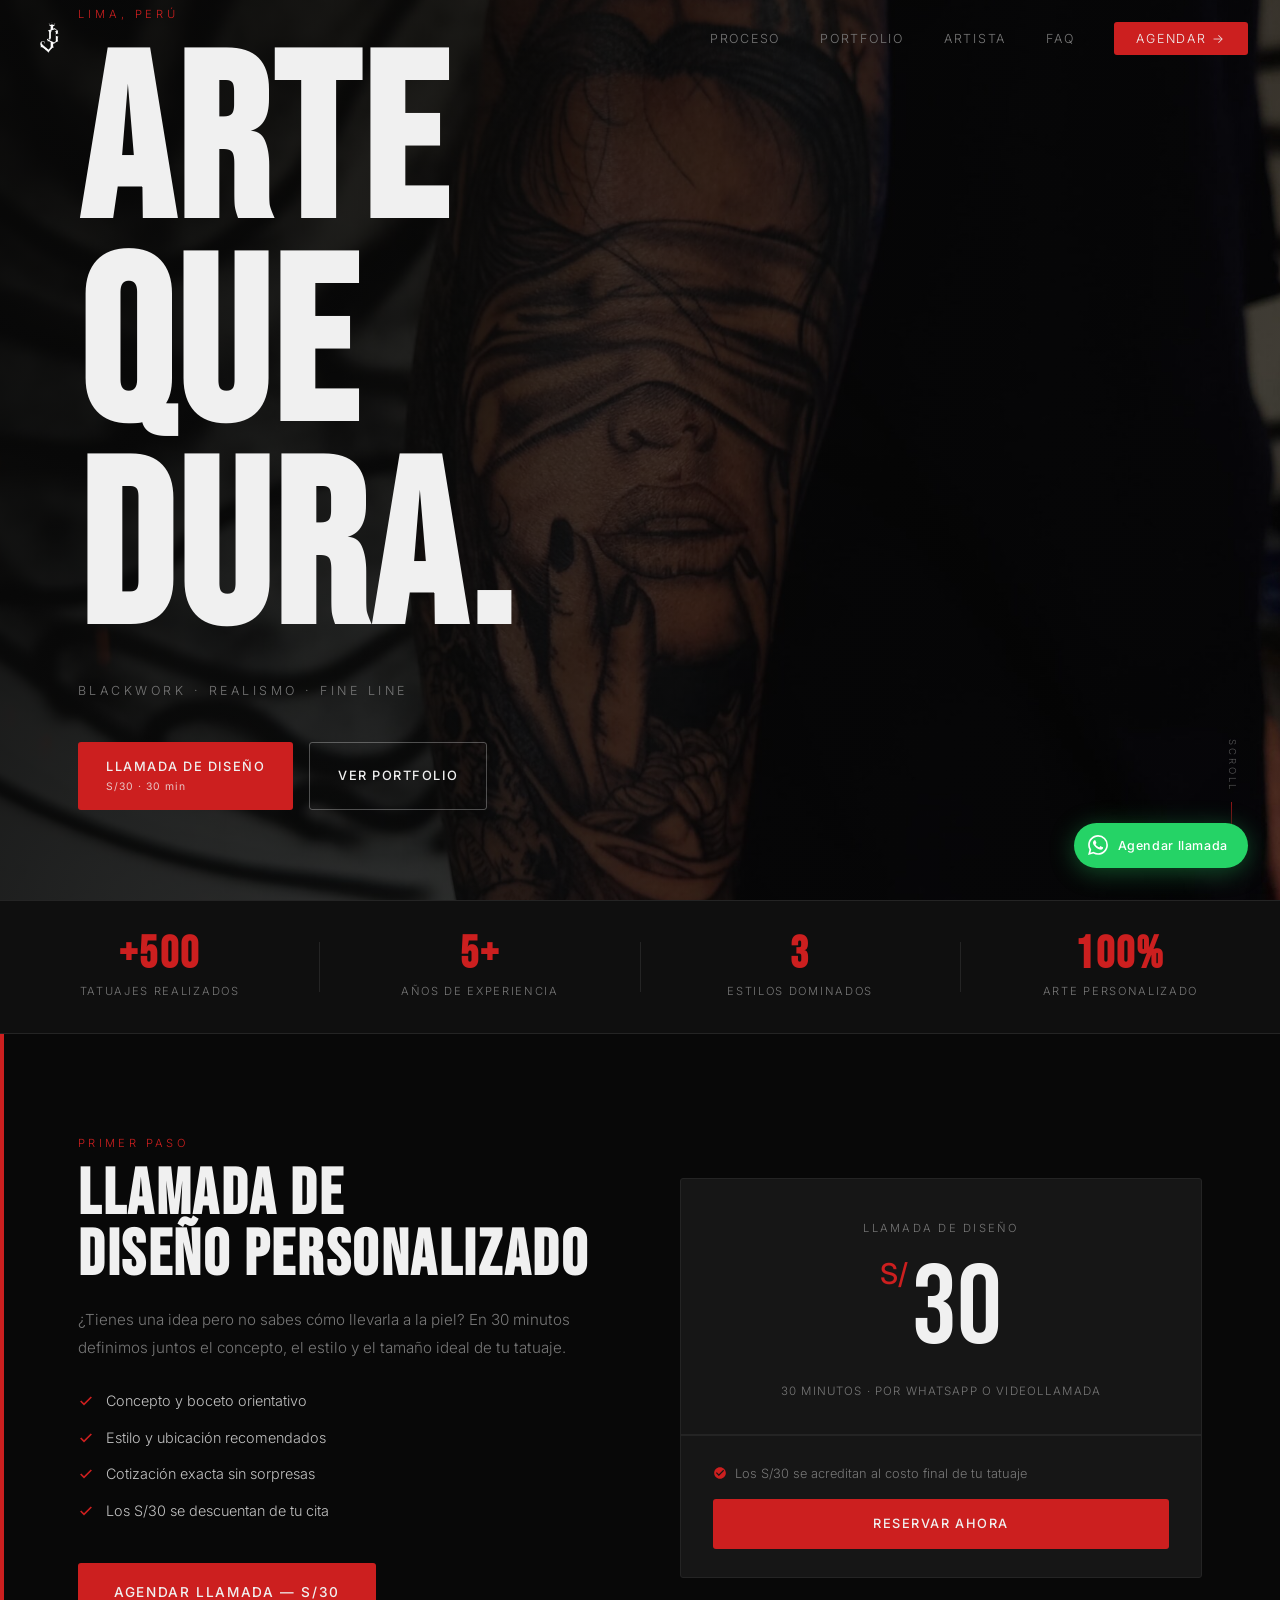
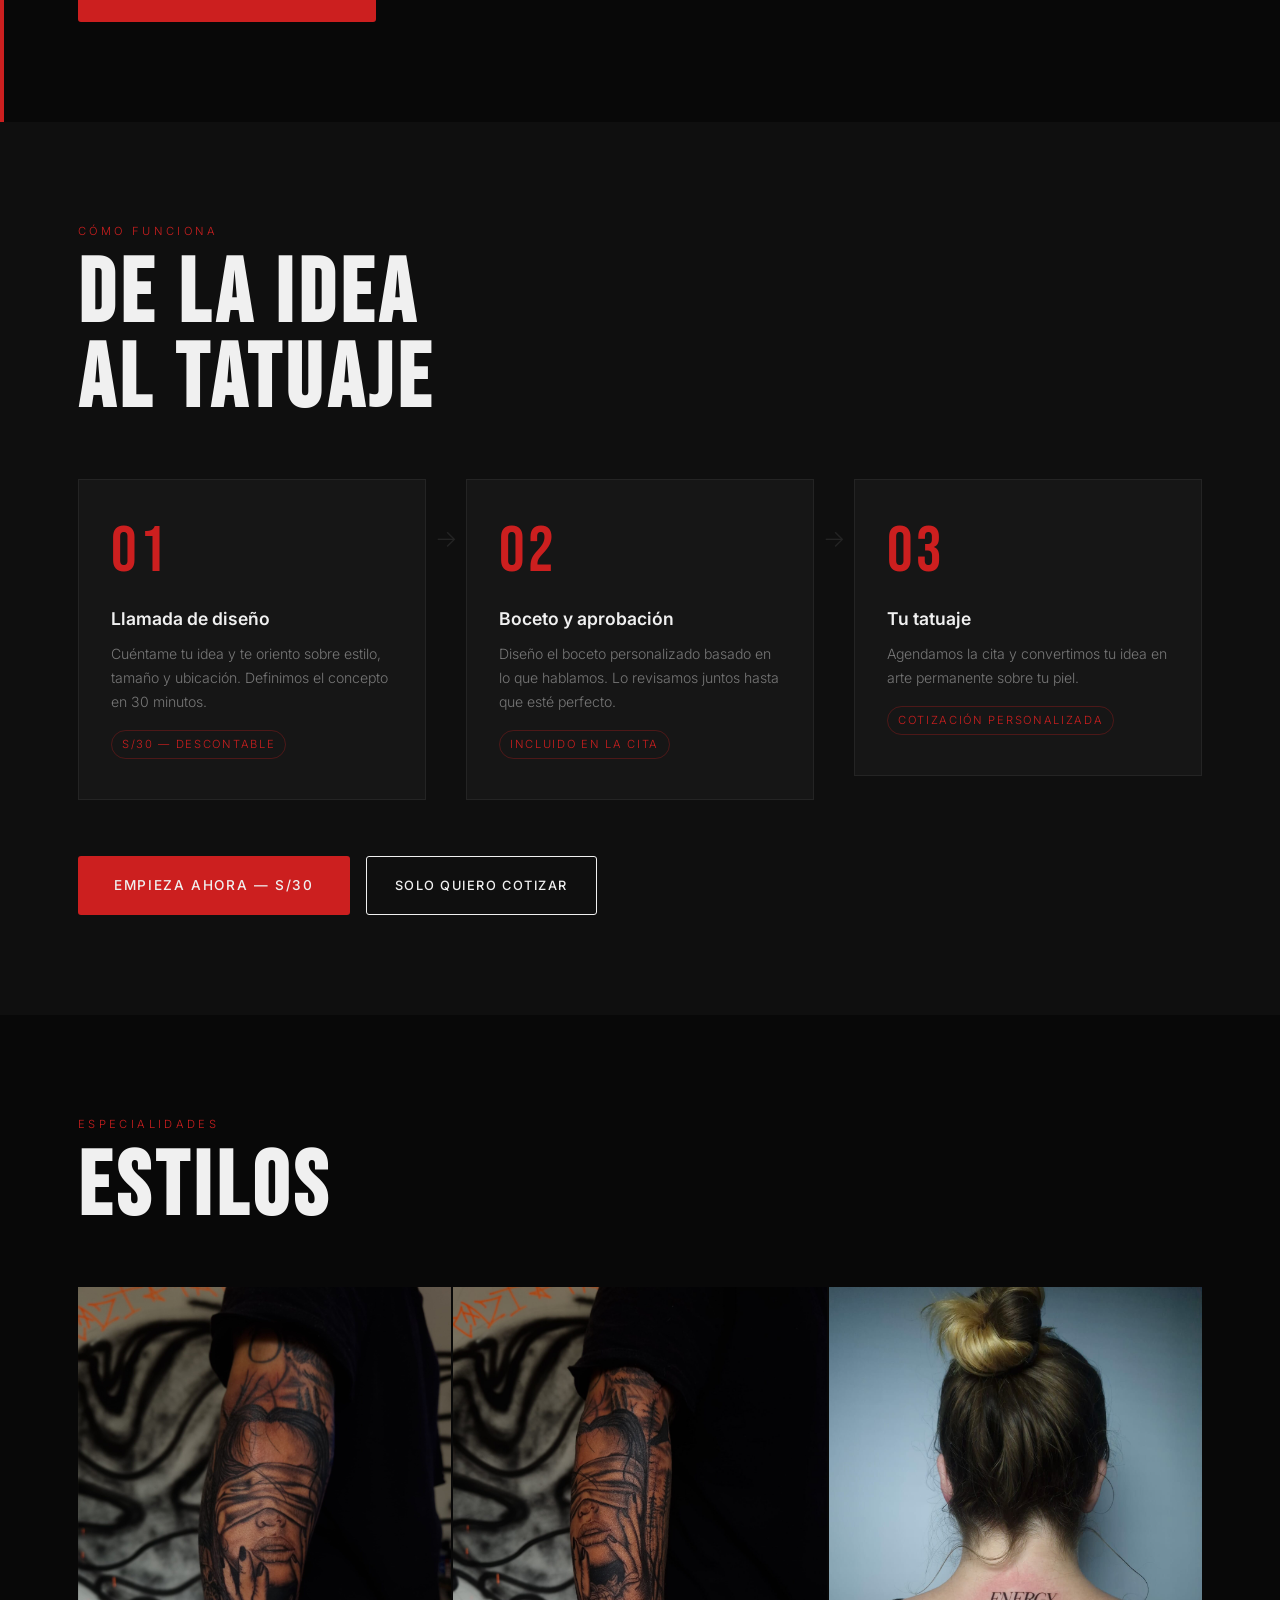
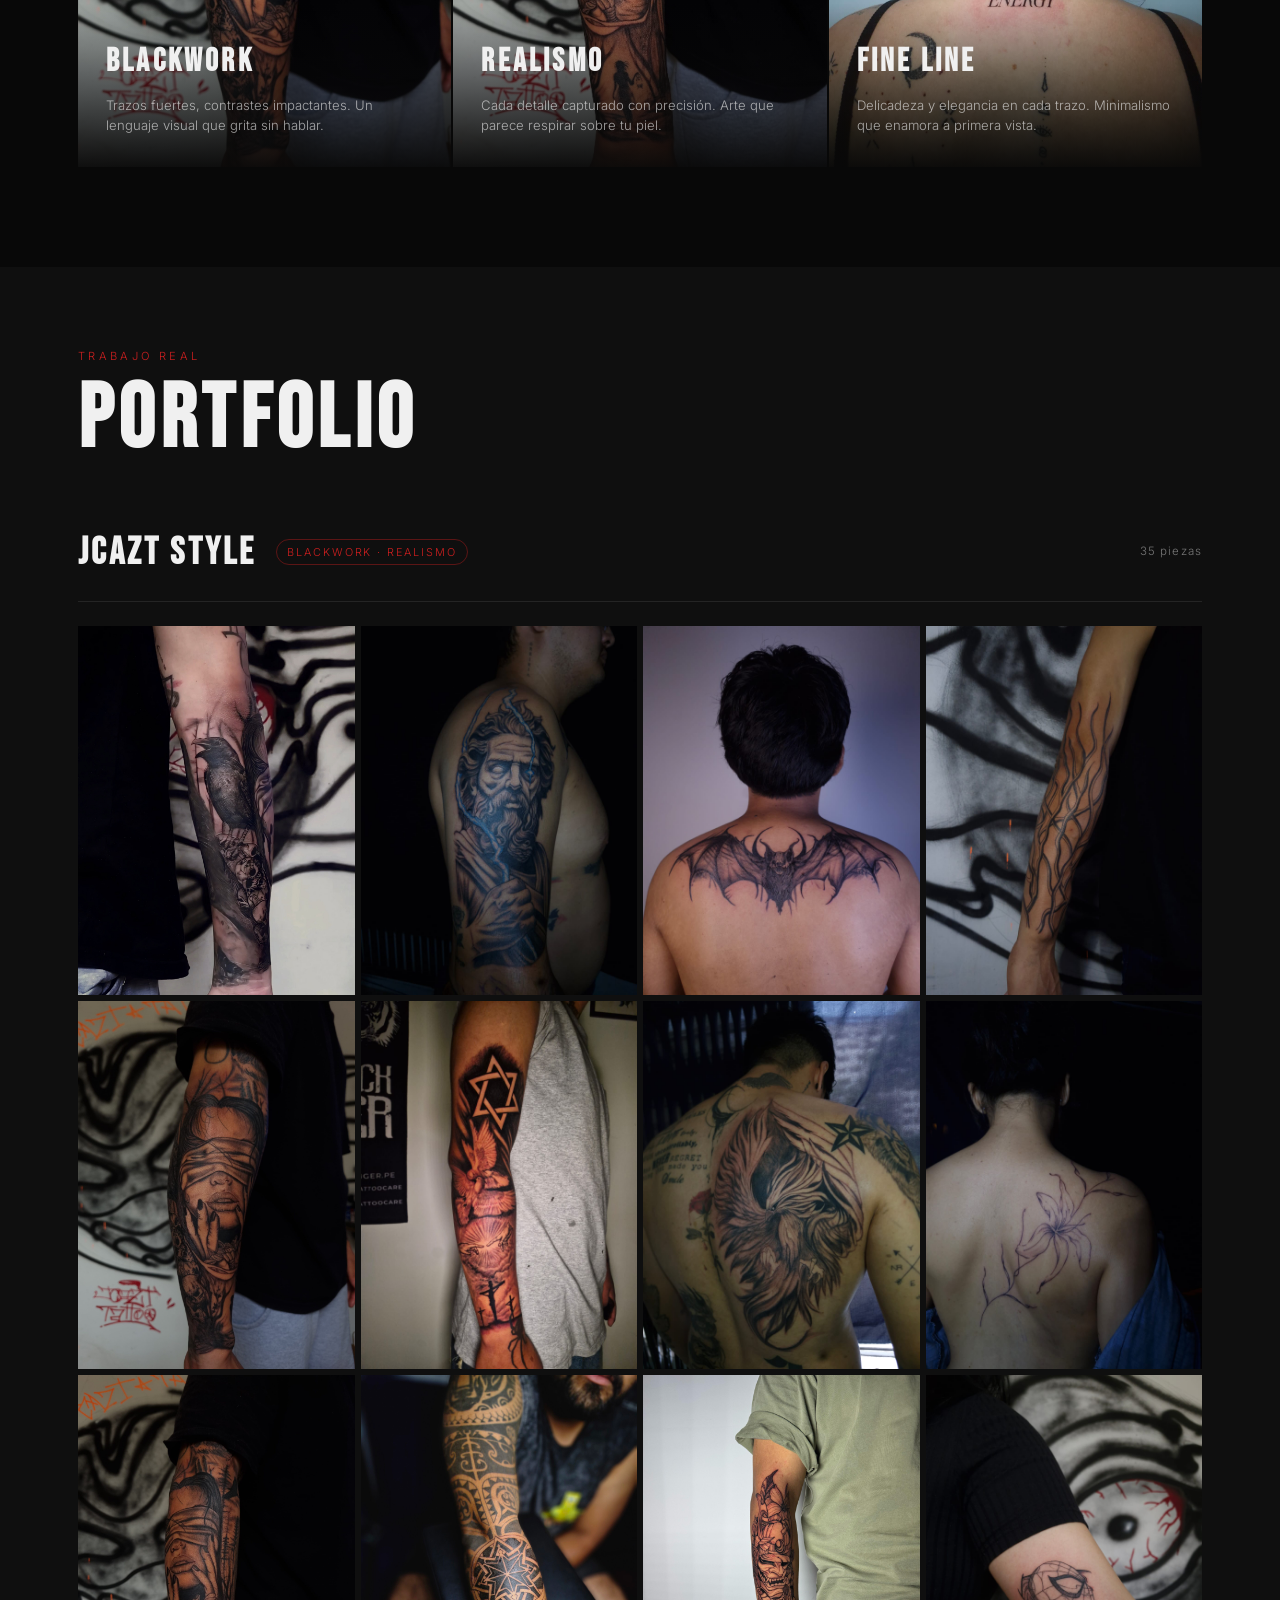
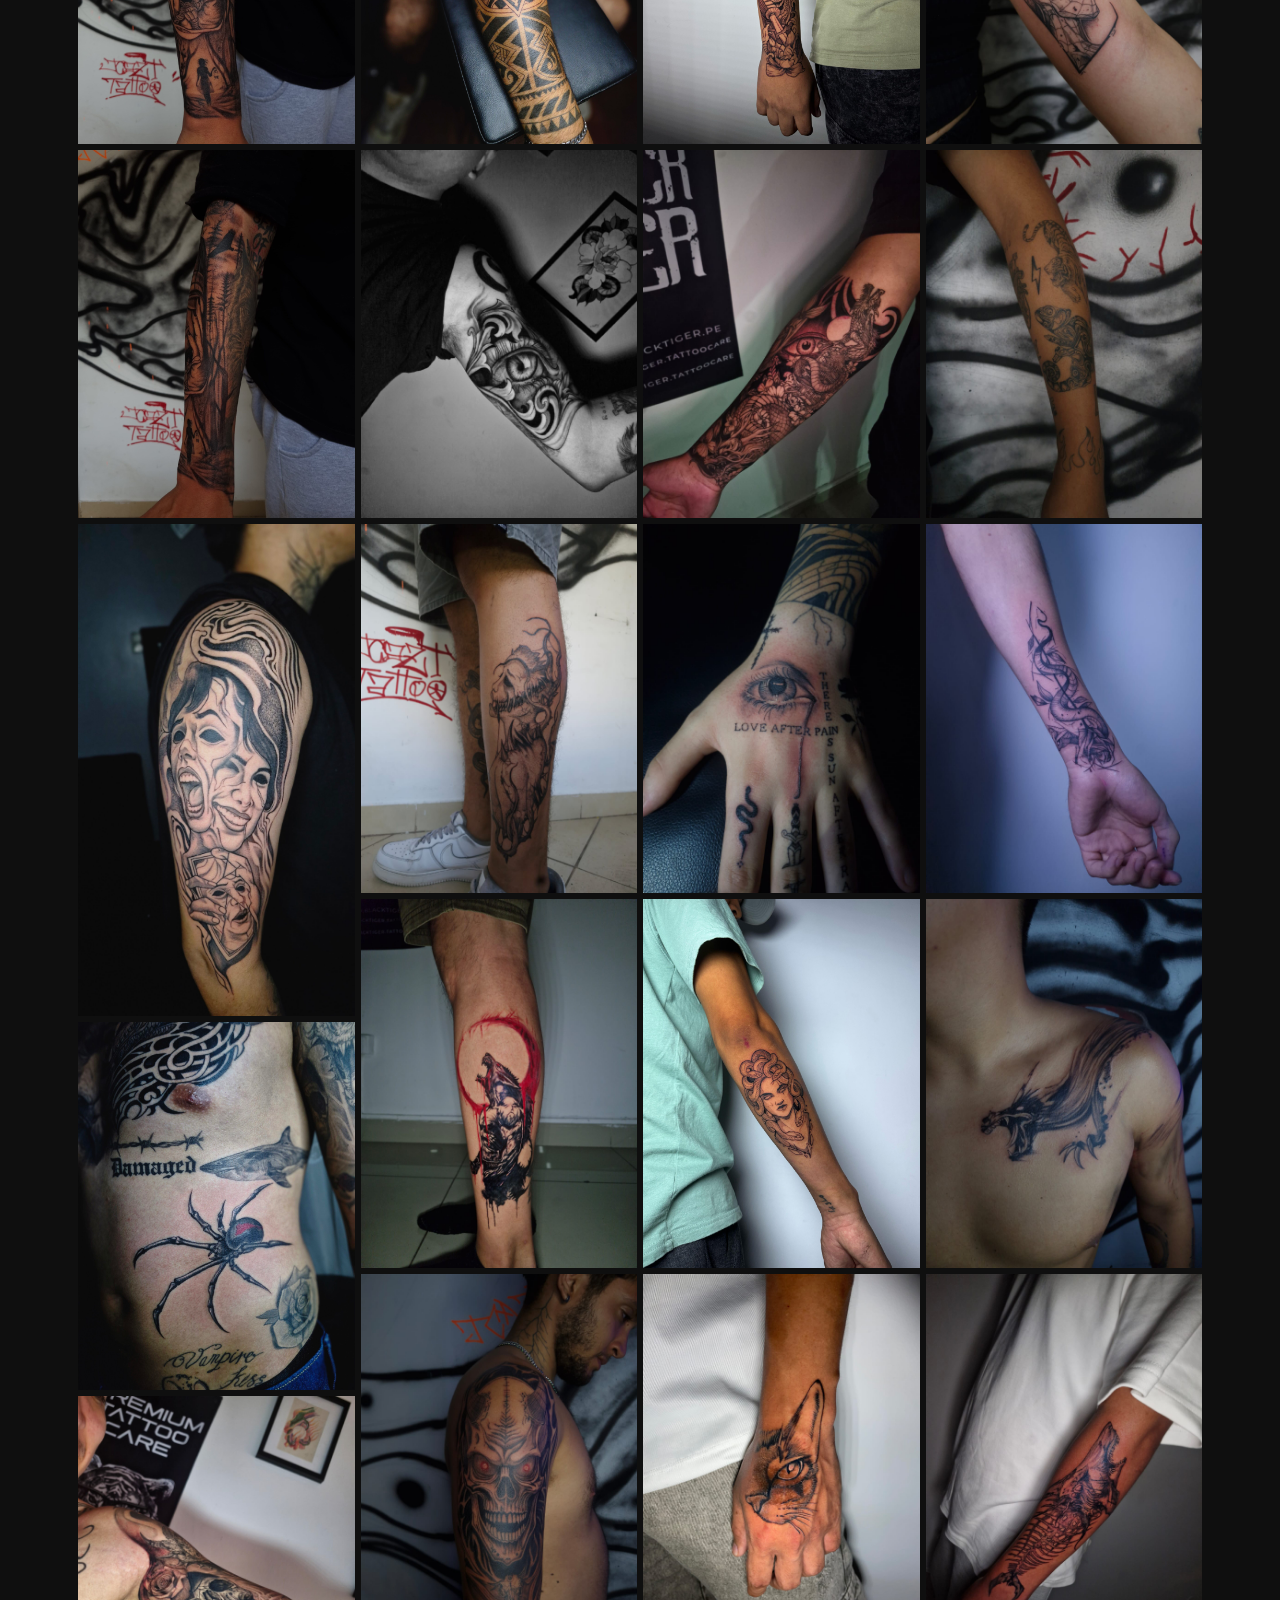
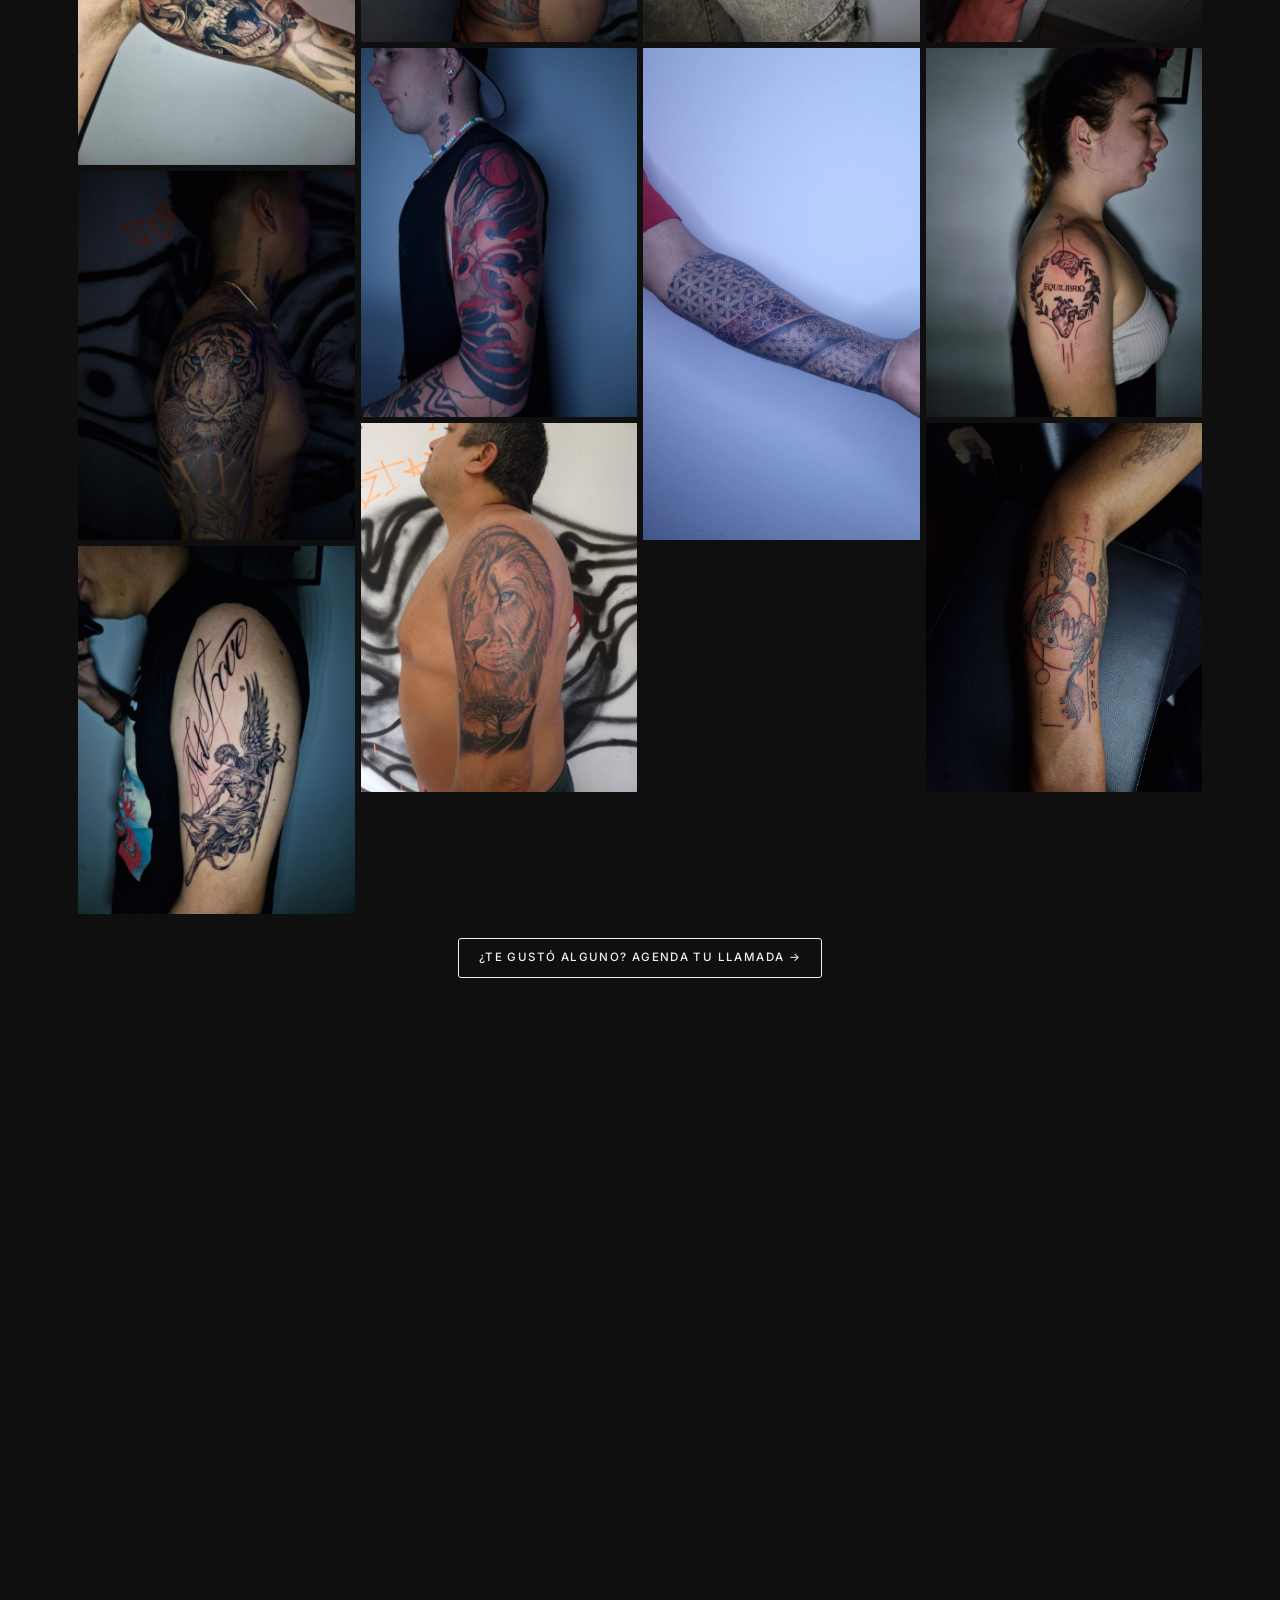
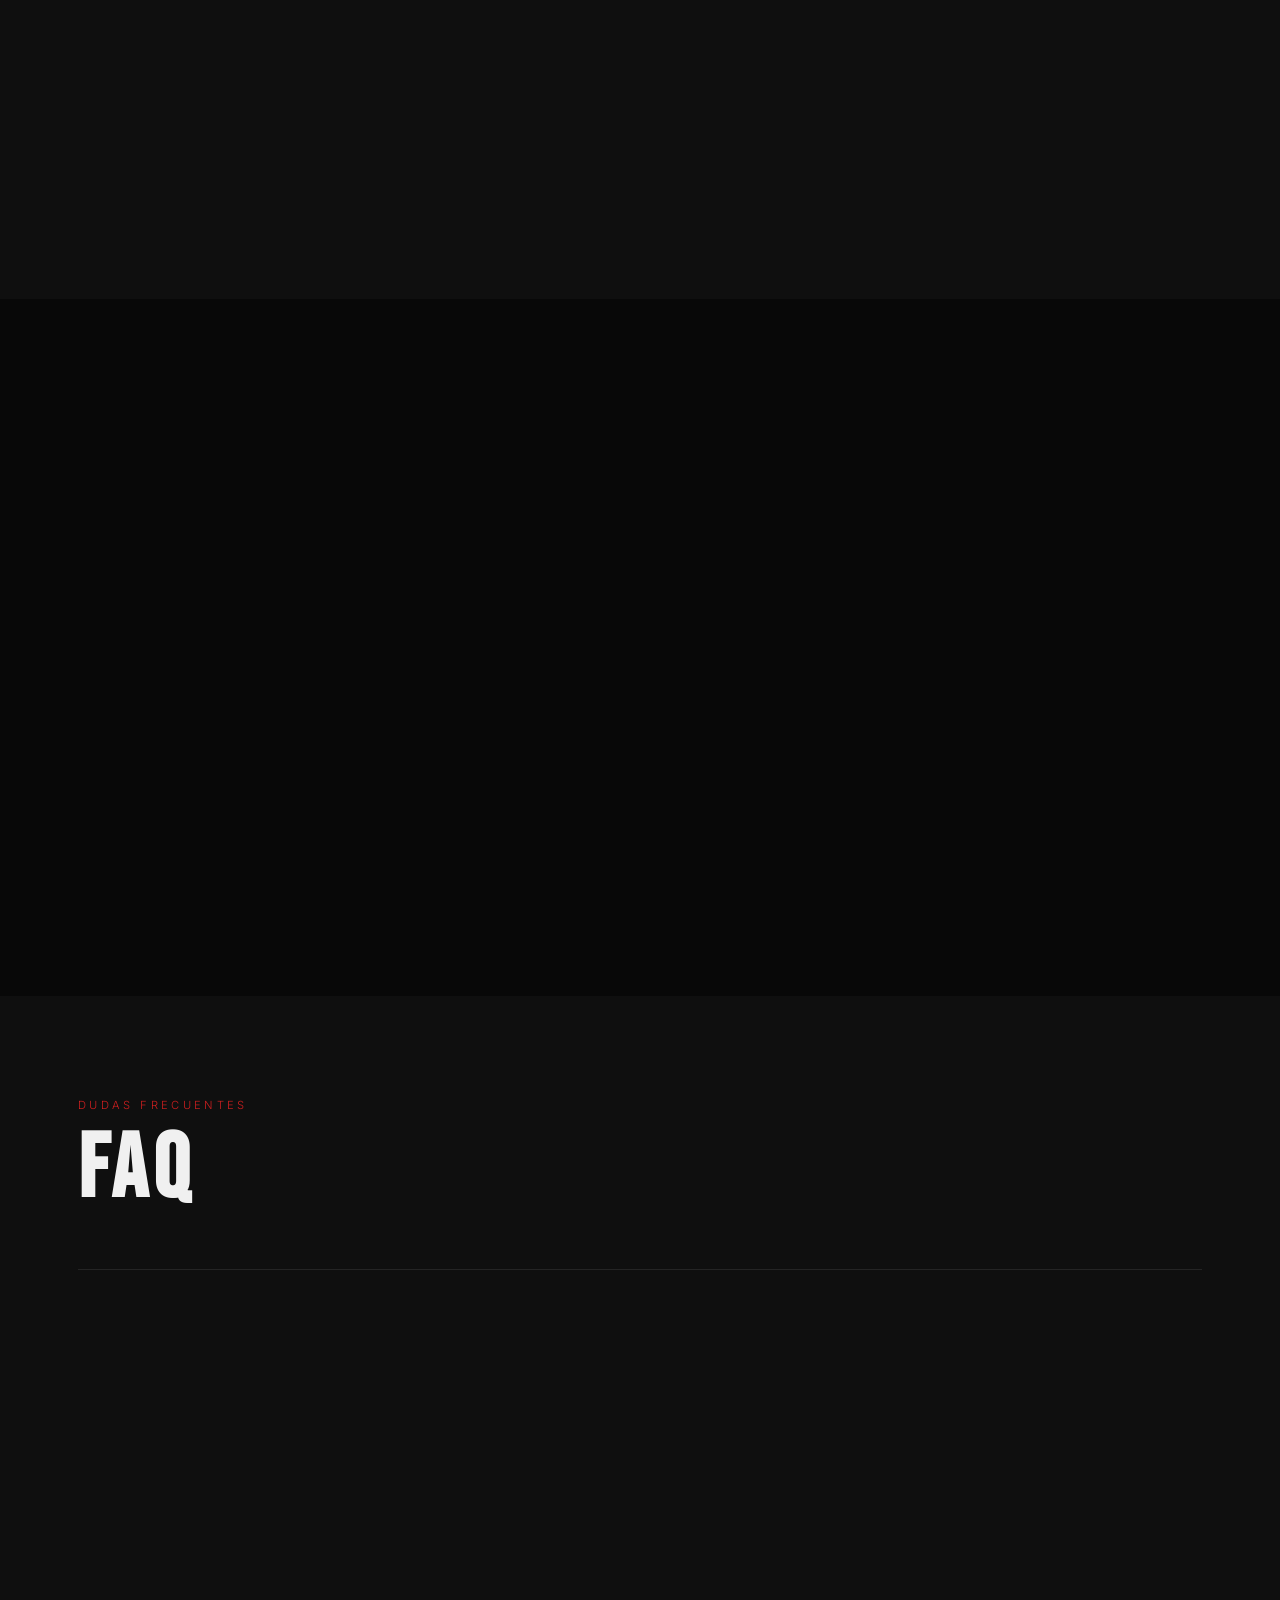
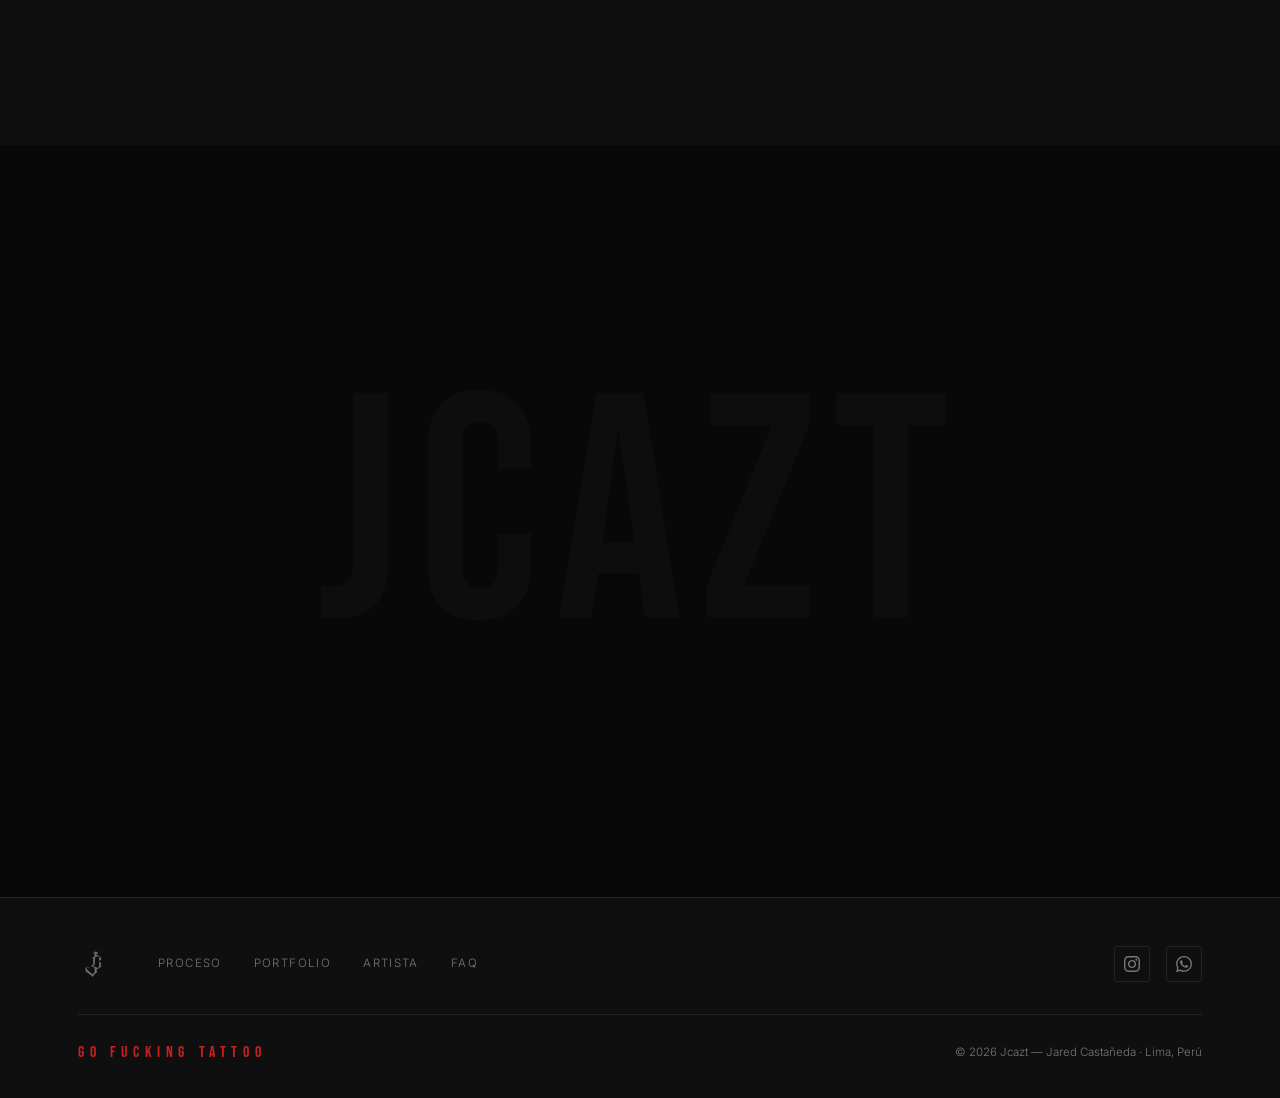
==== commit 90bff07e: "Fix copy (Peruvian Spanish), full SEO/AEO/accessibility/mobile pass Copy: - Replace all Argentine vo" ====
--- a/index.html
+++ b/index.html
@@ -1,79 +1,322 @@
 <!DOCTYPE html>
-<html lang="es">
+<html lang="es-PE">
 <head>
   <meta charset="UTF-8" />
   <meta name="viewport" content="width=device-width, initial-scale=1.0" />
-  <meta name="description" content="Jcazt — Tatuador multidisciplinario especializado en Blackwork, Realismo y Fine Line. Lima, Perú." />
-  <title>JCAZT — Tattoo Artist</title>
+
+  <!-- SEO primario -->
+  <title>Jcazt | Tatuador en Lima — Blackwork, Realismo y Fine Line</title>
+  <meta name="description" content="Jcazt (Jared Castañeda) es tatuador en Lima, Perú. Especialista en Blackwork, Realismo y Fine Line. Más de 500 piezas. Agenda tu llamada de diseño por S/30." />
+  <meta name="keywords" content="tatuador Lima, tatuajes Lima, blackwork Lima, fine line Lima, realismo tattoo Lima, tattoo Peru, tatuajes personalizados Lima, Jcazt" />
+  <meta name="author" content="Jared Castañeda — Jcazt" />
+  <link rel="canonical" href="https://jcaztattoo.vercel.app/" />
+
+  <!-- Open Graph -->
+  <meta property="og:type" content="website" />
+  <meta property="og:url" content="https://jcaztattoo.vercel.app/" />
+  <meta property="og:title" content="Jcazt | Tatuador en Lima — Blackwork, Realismo y Fine Line" />
+  <meta property="og:description" content="Arte permanente en Lima, Perú. Blackwork, Realismo y Fine Line. Agenda tu llamada de diseño por S/30 — descontable de tu cita." />
+  <meta property="og:image" content="https://jcaztattoo.vercel.app/images/jcazt-style/lienzo44-scaled.jpg" />
+  <meta property="og:locale" content="es_PE" />
+  <meta property="og:site_name" content="Jcazt Tattoo" />
+
+  <!-- Twitter Card -->
+  <meta name="twitter:card" content="summary_large_image" />
+  <meta name="twitter:title" content="Jcazt | Tatuador en Lima" />
+  <meta name="twitter:description" content="Blackwork, Realismo y Fine Line en Lima, Perú. Agenda tu llamada de diseño por S/30." />
+  <meta name="twitter:image" content="https://jcaztattoo.vercel.app/images/jcazt-style/lienzo44-scaled.jpg" />
+
+  <!-- Favicon -->
   <link rel="icon" type="image/png" sizes="32x32" href="images/logo/logo.png" />
   <link rel="icon" type="image/png" sizes="16x16" href="images/logo/logo.png" />
   <link rel="apple-touch-icon" sizes="180x180" href="images/logo/logo.png" />
-  <meta name="theme-color" content="#0a0a0a" />
+  <meta name="theme-color" content="#080808" />
+
+  <!-- Structured Data: LocalBusiness + Person -->
+  <script type="application/ld+json">
+  {
+    "@context": "https://schema.org",
+    "@graph": [
+      {
+        "@type": "LocalBusiness",
+        "@id": "https://jcaztattoo.vercel.app/#business",
+        "name": "Jcazt Tattoo",
+        "description": "Estudio de tatuajes en Lima, Perú. Especialista en Blackwork, Realismo y Fine Line.",
+        "url": "https://jcaztattoo.vercel.app/",
+        "telephone": "+51993593781",
+        "email": "Jcazt@outlook.es",
+        "image": "https://jcaztattoo.vercel.app/images/profile/profile.jpg",
+        "address": {
+          "@type": "PostalAddress",
+          "addressLocality": "Lima",
+          "addressCountry": "PE"
+        },
+        "geo": {
+          "@type": "GeoCoordinates",
+          "addressCountry": "PE",
+          "addressLocality": "Lima"
+        },
+        "sameAs": [
+          "https://www.instagram.com/jcaztc/"
+        ],
+        "priceRange": "S/30 – S/500+",
+        "openingHours": "Mo-Sa 10:00-20:00"
+      },
+      {
+        "@type": "Person",
+        "@id": "https://jcaztattoo.vercel.app/#artist",
+        "name": "Jared Castañeda",
+        "alternateName": "Jcazt",
+        "jobTitle": "Tatuador",
+        "url": "https://jcaztattoo.vercel.app/",
+        "sameAs": ["https://www.instagram.com/jcaztc/"],
+        "knowsAbout": ["Blackwork", "Realismo", "Fine Line", "Tatuajes"],
+        "worksFor": { "@id": "https://jcaztattoo.vercel.app/#business" }
+      },
+      {
+        "@type": "FAQPage",
+        "mainEntity": [
+          {
+            "@type": "Question",
+            "name": "¿Qué incluye la llamada de diseño de S/30?",
+            "acceptedAnswer": {
+              "@type": "Answer",
+              "text": "En 30 minutos defines el concepto de tu tatuaje: estilo, tamaño, ubicación y referencias visuales. Al final tienes una cotización exacta. Los S/30 se descuentan del precio final cuando agendas la cita."
+            }
+          },
+          {
+            "@type": "Question",
+            "name": "¿Cuánto cuesta un tatuaje con Jcazt en Lima?",
+            "acceptedAnswer": {
+              "@type": "Answer",
+              "text": "Los tatuajes pequeños (minis y fine line) parten desde S/80. Los trabajos de blackwork o realismo se cotizan por sesión según tamaño y complejidad. La llamada de diseño de S/30 es la mejor forma de recibir una cotización exacta."
+            }
+          },
+          {
+            "@type": "Question",
+            "name": "¿Jcazt hace tatuajes sin cita previa?",
+            "acceptedAnswer": {
+              "@type": "Answer",
+              "text": "Por el momento trabaja solo con cita previa para garantizar el tiempo y la dedicación que cada pieza merece. Escríbele por WhatsApp para ver disponibilidad."
+            }
+          },
+          {
+            "@type": "Question",
+            "name": "¿Puede tatuar una idea aunque no tenga el diseño terminado?",
+            "acceptedAnswer": {
+              "@type": "Answer",
+              "text": "Sí. No necesitas llegar con el diseño listo, solo con la idea. La llamada de diseño existe para transformar tu concepto en una pieza lista para tatuar."
+            }
+          }
+        ]
+      }
+    ]
+  }
+  </script>
+
   <link rel="preconnect" href="https://fonts.googleapis.com" />
   <link rel="preconnect" href="https://fonts.gstatic.com" crossorigin />
-  <link href="https://fonts.googleapis.com/css2?family=Bebas+Neue&family=Inter:wght@300;400;500&family=Playfair+Display:ital@0;1&display=swap" rel="stylesheet" />
+  <link href="https://fonts.googleapis.com/css2?family=Bebas+Neue&family=Inter:wght@300;400;500;600&family=Playfair+Display:ital@1&display=swap" rel="stylesheet" />
   <link rel="stylesheet" href="css/styles.css" />
 </head>
 <body>
+  <a href="#main-content" class="skip-link">Ir al contenido principal</a>
 
   <!-- NAV -->
-  <nav id="navbar">
+  <nav id="navbar" role="navigation" aria-label="Navegación principal">
     <a href="#" class="nav-logo">
-      <img src="images/logo/logo.png" alt="JCAZT Logo" />
+      <img src="images/logo/logo.png" alt="JCAZT" />
     </a>
-    <button class="nav-toggle" id="navToggle" aria-label="Menú">
+    <button class="nav-toggle" id="navToggle" aria-label="Abrir menú" aria-expanded="false" aria-controls="navLinks">
       <span></span><span></span><span></span>
     </button>
     <ul class="nav-links" id="navLinks">
-      <li><a href="#estilos">Estilos</a></li>
-      <li><a href="#galeria">Galería</a></li>
-      <li><a href="#sobre-mi">Sobre mí</a></li>
-      <li><a href="#contacto" class="nav-cta">Cotizar</a></li>
+      <li><a href="#proceso">Proceso</a></li>
+      <li><a href="#galeria">Portfolio</a></li>
+      <li><a href="#sobre-mi">Artista</a></li>
+      <li><a href="#faq">FAQ</a></li>
+      <li><a href="#agendar" class="nav-cta">Agendar →</a></li>
     </ul>
   </nav>
 
   <!-- HERO -->
-  <section id="hero">
-    <div class="hero-bg"></div>
+  <section id="hero" aria-label="Portada">
+    <div class="hero-bg">
+      <img src="images/jcazt-style/lienzo44-scaled.jpg" alt="Blackwork tattoo by Jcazt" />
+    </div>
+    <div class="hero-overlay"></div>
     <div class="hero-content">
-      <p class="hero-eyebrow">Jared Castañeda</p>
-      <h1 class="hero-title">JCAZT</h1>
+      <span class="hero-location">Lima, Perú</span>
+      <h1 class="hero-title">ARTE<br/>QUE<br/>DURA.</h1>
       <p class="hero-sub">Blackwork · Realismo · Fine Line</p>
       <div class="hero-actions">
-        <a href="#galeria" class="btn btn-outline">Ver portfolio</a>
-        <a href="https://wa.me/51993593781?text=Hola%20Jcazt,%20me%20gustar%C3%ADa%20cotizar%20un%20tatuaje" target="_blank" class="btn btn-primary">Cotizar tatuaje</a>
-      </div>
-    </div>
-    <div class="hero-scroll-hint">
+        <a href="#agendar" class="btn btn-primary">
+          Llamada de diseño
+          <span class="btn-badge">S/30 · 30 min</span>
+        </a>
+        <a href="#galeria" class="btn btn-ghost">Ver portfolio</a>
+      </div>
+    </div>
+    <div class="hero-scroll">
       <span>scroll</span>
-      <div class="scroll-line"></div>
+      <div class="scroll-bar"></div>
+    </div>
+  </section>
+
+  <main id="main-content">
+
+  <!-- STATS BAR -->
+  <div class="stats-bar" aria-label="Estadísticas">
+    <div class="stat-item">
+      <strong>+500</strong>
+      <span>Tatuajes realizados</span>
+    </div>
+    <div class="stat-divider"></div>
+    <div class="stat-item">
+      <strong>5+</strong>
+      <span>Años de experiencia</span>
+    </div>
+    <div class="stat-divider"></div>
+    <div class="stat-item">
+      <strong>3</strong>
+      <span>Estilos dominados</span>
+    </div>
+    <div class="stat-divider"></div>
+    <div class="stat-item">
+      <strong>100%</strong>
+      <span>Arte personalizado</span>
+    </div>
+  </div>
+
+  <!-- OFERTA DE LLAMADA -->
+  <section id="oferta-llamada">
+    <div class="container">
+      <div class="call-offer-wrap">
+        <div class="call-offer-text">
+          <span class="eyebrow">Primer paso</span>
+          <h2>Llamada de<br/>Diseño Personalizado</h2>
+          <p>¿Tienes una idea pero no sabes cómo llevarla a la piel? En 30 minutos definimos juntos el concepto, el estilo y el tamaño ideal de tu tatuaje.</p>
+          <ul class="call-benefits">
+            <li>
+              <svg viewBox="0 0 24 24" fill="none" stroke="currentColor" stroke-width="2.5"><polyline points="20 6 9 17 4 12"/></svg>
+              Concepto y boceto orientativo
+            </li>
+            <li>
+              <svg viewBox="0 0 24 24" fill="none" stroke="currentColor" stroke-width="2.5"><polyline points="20 6 9 17 4 12"/></svg>
+              Estilo y ubicación recomendados
+            </li>
+            <li>
+              <svg viewBox="0 0 24 24" fill="none" stroke="currentColor" stroke-width="2.5"><polyline points="20 6 9 17 4 12"/></svg>
+              Cotización exacta sin sorpresas
+            </li>
+            <li>
+              <svg viewBox="0 0 24 24" fill="none" stroke="currentColor" stroke-width="2.5"><polyline points="20 6 9 17 4 12"/></svg>
+              Los S/30 se descuentan de tu cita
+            </li>
+          </ul>
+          <a href="https://wa.me/51993593781?text=Hola%20Jcazt%2C%20quiero%20agendar%20una%20llamada%20de%20dise%C3%B1o%20de%2030%20minutos" target="_blank" rel="noopener noreferrer" class="btn btn-primary btn-large">
+            Agendar llamada — S/30
+          </a>
+        </div>
+        <div class="call-offer-visual">
+          <div class="price-card">
+            <div class="price-card-top">
+              <span class="price-label">Llamada de Diseño</span>
+              <div class="price-amount">
+                <span class="price-currency">S/</span>
+                <span class="price-num">30</span>
+              </div>
+              <span class="price-duration">30 minutos · Por WhatsApp o videollamada</span>
+            </div>
+            <div class="price-card-divider"></div>
+            <div class="price-card-bot">
+              <p class="price-note">
+                <svg viewBox="0 0 24 24" fill="currentColor" width="14" height="14"><path d="M12 2C6.48 2 2 6.48 2 12s4.48 10 10 10 10-4.48 10-10S17.52 2 12 2zm-2 15l-5-5 1.41-1.41L10 14.17l7.59-7.59L19 8l-9 9z"/></svg>
+                Los S/30 se acreditan al costo final de tu tatuaje
+              </p>
+              <a href="https://wa.me/51993593781?text=Hola%20Jcazt%2C%20quiero%20agendar%20una%20llamada%20de%20dise%C3%B1o%20de%2030%20minutos" target="_blank" rel="noopener noreferrer" class="btn btn-primary btn-block">
+                Reservar ahora
+              </a>
+            </div>
+          </div>
+        </div>
+      </div>
+    </div>
+  </section>
+
+  <!-- PROCESO -->
+  <section id="proceso">
+    <div class="container">
+      <div class="section-header">
+        <span class="eyebrow">Cómo funciona</span>
+        <h2 class="section-title">De la idea<br/>al tatuaje</h2>
+      </div>
+      <div class="steps-grid">
+        <div class="step">
+          <div class="step-num">01</div>
+          <div class="step-body">
+            <h3>Llamada de diseño</h3>
+            <p>Cuéntame tu idea y te oriento sobre estilo, tamaño y ubicación. Definimos el concepto en 30 minutos.</p>
+            <span class="step-price">S/30 — descontable</span>
+          </div>
+        </div>
+        <div class="step-arrow">→</div>
+        <div class="step">
+          <div class="step-num">02</div>
+          <div class="step-body">
+            <h3>Boceto y aprobación</h3>
+            <p>Diseño el boceto personalizado basado en lo que hablamos. Lo revisamos juntos hasta que esté perfecto.</p>
+            <span class="step-price">Incluido en la cita</span>
+          </div>
+        </div>
+        <div class="step-arrow">→</div>
+        <div class="step">
+          <div class="step-num">03</div>
+          <div class="step-body">
+            <h3>Tu tatuaje</h3>
+            <p>Agendamos la cita y convertimos tu idea en arte permanente sobre tu piel.</p>
+            <span class="step-price">Cotización personalizada</span>
+          </div>
+        </div>
+      </div>
+      <div class="proceso-cta">
+        <a href="https://wa.me/51993593781?text=Hola%20Jcazt%2C%20quiero%20agendar%20una%20llamada%20de%20dise%C3%B1o%20de%2030%20minutos" target="_blank" rel="noopener noreferrer" class="btn btn-primary btn-large">
+          Empieza ahora — S/30
+        </a>
+        <a href="https://wa.me/51993593781?text=Hola%20Jcazt%2C%20quiero%20cotizar%20un%20tatuaje" target="_blank" rel="noopener noreferrer" class="btn btn-outline">
+          Solo quiero cotizar
+        </a>
+      </div>
     </div>
   </section>
 
   <!-- ESTILOS -->
   <section id="estilos">
     <div class="container">
-      <h2 class="section-title">Estilos</h2>
+      <div class="section-header">
+        <span class="eyebrow">Especialidades</span>
+        <h2 class="section-title">Estilos</h2>
+      </div>
       <div class="styles-grid">
-        <div class="style-card" data-filter="jcazt-style">
+        <div class="style-card">
           <div class="style-img" style="background-image:url('images/jcazt-style/lienzo44-scaled.jpg')"></div>
           <div class="style-info">
             <h3>Blackwork</h3>
-            <p>Trazos fuertes, contrastes impactantes y una identidad visual que perdura.</p>
-          </div>
-        </div>
-        <div class="style-card" data-filter="jcazt-style">
+            <p>Trazos fuertes, contrastes impactantes. Un lenguaje visual que grita sin hablar.</p>
+          </div>
+        </div>
+        <div class="style-card">
           <div class="style-img" style="background-image:url('images/jcazt-style/lienzo37-scaled.jpg')"></div>
           <div class="style-info">
             <h3>Realismo</h3>
-            <p>Cada detalle capturado con precisión quirúrgica. Arte que respira.</p>
-          </div>
-        </div>
-        <div class="style-card" data-filter="minis-fineline">
+            <p>Cada detalle capturado con precisión. Arte que parece respirar sobre tu piel.</p>
+          </div>
+        </div>
+        <div class="style-card">
           <div class="style-img" style="background-image:url('images/minis-fineline/lienzo15.jpg')"></div>
           <div class="style-info">
             <h3>Fine Line</h3>
-            <p>Delicadeza y elegancia en cada línea. Minimalismo que enamora.</p>
+            <p>Delicadeza y elegancia en cada trazo. Minimalismo que enamora a primera vista.</p>
           </div>
         </div>
       </div>
@@ -83,7 +326,10 @@
   <!-- GALERÍA -->
   <section id="galeria">
     <div class="container">
-      <h2 class="section-title">Portfolio</h2>
+      <div class="section-header">
+        <span class="eyebrow">Trabajo real</span>
+        <h2 class="section-title">Portfolio</h2>
+      </div>
 
       <!-- JCAZT STYLE -->
       <div class="gallery-section" id="sec-jcazt-style">
@@ -129,6 +375,9 @@
           <div class="gallery-item" data-section="jcazt-style" data-src="images/jcazt-style/lienzo10.jpg"><img src="images/jcazt-style/lienzo10.jpg" alt="Jcazt Style" loading="lazy" /><div class="gallery-overlay"><span>+</span></div></div>
           <div class="gallery-item" data-section="jcazt-style" data-src="images/jcazt-style/20251207_180644-scaled.jpg"><img src="images/jcazt-style/20251207_180644-scaled.jpg" alt="Jcazt Style" loading="lazy" /><div class="gallery-overlay"><span>+</span></div></div>
         </div>
+        <div class="gallery-section-cta">
+          <a href="#agendar" class="btn btn-outline btn-sm">¿Te gustó alguno? Agenda tu llamada →</a>
+        </div>
       </div>
 
       <!-- MINIS / FINE LINE -->
@@ -171,6 +420,9 @@
           <div class="gallery-item" data-section="minis-fineline" data-src="images/minis-fineline/20250918_230927-scaled.jpg"><img src="images/minis-fineline/20250918_230927-scaled.jpg" alt="Fine Line" loading="lazy" /><div class="gallery-overlay"><span>+</span></div></div>
           <div class="gallery-item" data-section="minis-fineline" data-src="images/minis-fineline/20250918_231051-scaled.jpg"><img src="images/minis-fineline/20250918_231051-scaled.jpg" alt="Fine Line" loading="lazy" /><div class="gallery-overlay"><span>+</span></div></div>
         </div>
+        <div class="gallery-section-cta">
+          <a href="#agendar" class="btn btn-outline btn-sm">¿Te gustó alguno? Agenda tu llamada →</a>
+        </div>
       </div>
 
       <!-- CONCEPTUAL -->
@@ -186,7 +438,6 @@
           <div class="gallery-item" data-section="conceptual" data-src="images/conceptual/lienzo46.jpg"><img src="images/conceptual/lienzo46.jpg" alt="Conceptual" loading="lazy" /><div class="gallery-overlay"><span>+</span></div></div>
         </div>
       </div>
-
     </div>
   </section>
 
@@ -195,68 +446,115 @@
     <div class="container about-grid">
       <div class="about-img">
         <img src="images/profile/profile.jpg" alt="Jcazt — Jared Castañeda" />
+        <div class="about-img-tag">
+          <span>@jcaztc</span>
+        </div>
       </div>
       <div class="about-text">
-        <h2 class="section-title left">Sobre mí</h2>
-        <p class="about-quote">"El arte no es un objeto, es una experiencia."</p>
-        <p>Soy Jared Castañeda, artista multidisciplinario conocido como <strong>Jcazt</strong>. Mi trabajo transforma ideas en arte permanente sobre piel, conectando cada pieza con la esencia de quien la lleva.</p>
-        <p>Especializado en <strong>Blackwork</strong>, <strong>Realismo</strong> y <strong>Fine Line</strong> — tres lenguajes distintos que uso para contar historias únicas e irrepetibles.</p>
-        <div class="about-stats">
-          <div class="stat">
-            <span class="stat-num">+500</span>
-            <span class="stat-label">Tatuajes realizados</span>
-          </div>
-          <div class="stat">
-            <span class="stat-num">3</span>
-            <span class="stat-label">Estilos dominados</span>
-          </div>
-          <div class="stat">
-            <span class="stat-num">5+</span>
-            <span class="stat-label">Años de experiencia</span>
-          </div>
-        </div>
-        <a href="https://www.instagram.com/jcaztc/" target="_blank" class="btn btn-outline">Ver Instagram</a>
-      </div>
-    </div>
-  </section>
-
-  <!-- CONTACTO -->
-  <section id="contacto">
-    <div class="container contact-wrap">
-      <h2 class="section-title">Hablemos</h2>
-      <p class="contact-sub">¿Listo para llevar tu idea a la piel? Escríbeme y cotizamos juntos.</p>
-      <div class="contact-cards">
-        <a href="https://wa.me/51993593781?text=Hola%20Jcazt,%20me%20gustar%C3%ADa%20cotizar%20un%20tatuaje" target="_blank" class="contact-card">
-          <svg viewBox="0 0 24 24" fill="currentColor"><path d="M17.472 14.382c-.297-.149-1.758-.867-2.03-.967-.273-.099-.471-.148-.67.15-.197.297-.767.966-.94 1.164-.173.199-.347.223-.644.075-.297-.15-1.255-.463-2.39-1.475-.883-.788-1.48-1.761-1.653-2.059-.173-.297-.018-.458.13-.606.134-.133.298-.347.446-.52.149-.174.198-.298.298-.497.099-.198.05-.371-.025-.52-.075-.149-.669-1.612-.916-2.207-.242-.579-.487-.5-.669-.51-.173-.008-.371-.01-.57-.01-.198 0-.52.074-.792.372-.272.297-1.04 1.016-1.04 2.479 0 1.462 1.065 2.875 1.213 3.074.149.198 2.096 3.2 5.077 4.487.709.306 1.262.489 1.694.625.712.227 1.36.195 1.871.118.571-.085 1.758-.719 2.006-1.413.248-.694.248-1.289.173-1.413-.074-.124-.272-.198-.57-.347m-5.421 7.403h-.004a9.87 9.87 0 01-5.031-1.378l-.361-.214-3.741.982.998-3.648-.235-.374a9.86 9.86 0 01-1.51-5.26c.001-5.45 4.436-9.884 9.888-9.884 2.64 0 5.122 1.03 6.988 2.898a9.825 9.825 0 012.893 6.994c-.003 5.45-4.437 9.884-9.885 9.884m8.413-18.297A11.815 11.815 0 0012.05 0C5.495 0 .16 5.335.157 11.892c0 2.096.547 4.142 1.588 5.945L.057 24l6.305-1.654a11.882 11.882 0 005.683 1.448h.005c6.554 0 11.89-5.335 11.893-11.893a11.821 11.821 0 00-3.48-8.413z"/></svg>
-          <div>
-            <strong>WhatsApp</strong>
-            <span>+51 993 593 781</span>
-          </div>
-        </a>
-        <a href="https://www.instagram.com/jcaztc/" target="_blank" class="contact-card">
-          <svg viewBox="0 0 24 24" fill="currentColor"><path d="M12 2.163c3.204 0 3.584.012 4.85.07 3.252.148 4.771 1.691 4.919 4.919.058 1.265.069 1.645.069 4.849 0 3.205-.012 3.584-.069 4.849-.149 3.225-1.664 4.771-4.919 4.919-1.266.058-1.644.07-4.85.07-3.204 0-3.584-.012-4.849-.07-3.26-.149-4.771-1.699-4.919-4.92-.058-1.265-.07-1.644-.07-4.849 0-3.204.013-3.583.07-4.849.149-3.227 1.664-4.771 4.919-4.919 1.266-.057 1.645-.069 4.849-.069zm0-2.163c-3.259 0-3.667.014-4.947.072-4.358.2-6.78 2.618-6.98 6.98-.059 1.281-.073 1.689-.073 4.948 0 3.259.014 3.668.072 4.948.2 4.358 2.618 6.78 6.98 6.98 1.281.058 1.689.072 4.948.072 3.259 0 3.668-.014 4.948-.072 4.354-.2 6.782-2.618 6.979-6.98.059-1.28.073-1.689.073-4.948 0-3.259-.014-3.667-.072-4.947-.196-4.354-2.617-6.78-6.979-6.98-1.281-.059-1.69-.073-4.949-.073zm0 5.838c-3.403 0-6.162 2.759-6.162 6.162s2.759 6.163 6.162 6.163 6.162-2.759 6.162-6.163c0-3.403-2.759-6.162-6.162-6.162zm0 10.162c-2.209 0-4-1.79-4-4 0-2.209 1.791-4 4-4s4 1.791 4 4c0 2.21-1.791 4-4 4zm6.406-11.845c-.796 0-1.441.645-1.441 1.44s.645 1.44 1.441 1.44c.795 0 1.439-.645 1.439-1.44s-.644-1.44-1.439-1.44z"/></svg>
-          <div>
-            <strong>Instagram</strong>
-            <span>@jcaztc</span>
-          </div>
-        </a>
-        <a href="mailto:Jcazt@outlook.es" class="contact-card">
-          <svg viewBox="0 0 24 24" fill="none" stroke="currentColor" stroke-width="2"><path d="M4 4h16c1.1 0 2 .9 2 2v12c0 1.1-.9 2-2 2H4c-1.1 0-2-.9-2-2V6c0-1.1.9-2 2-2z"/><polyline points="22,6 12,13 2,6"/></svg>
-          <div>
-            <strong>Email</strong>
-            <span>Jcazt@outlook.es</span>
-          </div>
-        </a>
-      </div>
-    </div>
-  </section>
+        <span class="eyebrow">El artista</span>
+        <h2 class="section-title left">Jared<br/>Castañeda</h2>
+        <p class="about-quote">"Cada tatuaje es una historia que eliges contar para siempre."</p>
+        <p>Soy Jcazt — artista multidisciplinario especializado en transformar ideas en arte permanente. Mi proceso siempre empieza por entender qué quieres contar, no solo qué quieres tatuar.</p>
+        <p>Con más de 5 años tatuando y +500 piezas realizadas, domino Blackwork, Realismo y Fine Line para adaptar el estilo perfecto a cada persona.</p>
+        <div class="about-cta">
+          <a href="https://wa.me/51993593781?text=Hola%20Jcazt%2C%20quiero%20agendar%20una%20llamada%20de%20dise%C3%B1o%20de%2030%20minutos" target="_blank" rel="noopener noreferrer" class="btn btn-primary">Hablemos de tu idea</a>
+          <a href="https://www.instagram.com/jcaztc/" target="_blank" rel="noopener noreferrer" class="btn btn-ghost-sm">
+            <svg viewBox="0 0 24 24" fill="currentColor" width="16" height="16"><path d="M12 2.163c3.204 0 3.584.012 4.85.07 3.252.148 4.771 1.691 4.919 4.919.058 1.265.069 1.645.069 4.849 0 3.205-.012 3.584-.069 4.849-.149 3.225-1.664 4.771-4.919 4.919-1.266.058-1.644.07-4.85.07-3.204 0-3.584-.012-4.849-.07-3.26-.149-4.771-1.699-4.919-4.92-.058-1.265-.07-1.644-.07-4.849 0-3.204.013-3.583.07-4.849.149-3.227 1.664-4.771 4.919-4.919 1.266-.057 1.645-.069 4.849-.069zm0-2.163c-3.259 0-3.667.014-4.947.072-4.358.2-6.78 2.618-6.98 6.98-.059 1.281-.073 1.689-.073 4.948 0 3.259.014 3.668.072 4.948.2 4.358 2.618 6.78 6.98 6.98 1.281.058 1.689.072 4.948.072 3.259 0 3.668-.014 4.948-.072 4.354-.2 6.782-2.618 6.979-6.98.059-1.28.073-1.689.073-4.948 0-3.259-.014-3.667-.072-4.947-.196-4.354-2.617-6.78-6.979-6.98-1.281-.059-1.69-.073-4.949-.073zm0 5.838c-3.403 0-6.162 2.759-6.162 6.162s2.759 6.163 6.162 6.163 6.162-2.759 6.162-6.163c0-3.403-2.759-6.162-6.162-6.162zm0 10.162c-2.209 0-4-1.79-4-4 0-2.209 1.791-4 4-4s4 1.791 4 4c0 2.21-1.791 4-4 4zm6.406-11.845c-.796 0-1.441.645-1.441 1.44s.645 1.44 1.441 1.44c.795 0 1.439-.645 1.439-1.44s-.644-1.44-1.439-1.44z"/></svg>
+            Instagram
+          </a>
+        </div>
+      </div>
+    </div>
+  </section>
+
+  <!-- FAQ -->
+  <section id="faq">
+    <div class="container">
+      <div class="section-header">
+        <span class="eyebrow">Dudas frecuentes</span>
+        <h2 class="section-title">FAQ</h2>
+      </div>
+      <div class="faq-list" role="list">
+        <div class="faq-item" role="listitem">
+          <button class="faq-q" aria-expanded="false">¿Qué incluye la llamada de diseño de S/30? <span aria-hidden="true">+</span></button>
+          <div class="faq-a" role="region">
+            <p>En 30 minutos defines el concepto de tu tatuaje: estilo, tamaño, ubicación y referencias visuales. Al final tienes una cotización exacta. Los S/30 se descuentan del precio final cuando agendas la cita.</p>
+          </div>
+        </div>
+        <div class="faq-item" role="listitem">
+          <button class="faq-q" aria-expanded="false">¿Cuánto cuesta un tatuaje en Lima con Jcazt? <span aria-hidden="true">+</span></button>
+          <div class="faq-a" role="region">
+            <p>El precio depende del tamaño, complejidad y estilo. Los tatuajes pequeños (minis y fine line) parten desde S/80. Los trabajos de blackwork o realismo se cotizan por sesión. La llamada de diseño es la mejor forma de recibir tu cotización exacta.</p>
+          </div>
+        </div>
+        <div class="faq-item" role="listitem">
+          <button class="faq-q" aria-expanded="false">¿Haces tatuajes sin cita previa? <span aria-hidden="true">+</span></button>
+          <div class="faq-a" role="region">
+            <p>Por el momento trabajo solo con cita previa para garantizar el tiempo y la dedicación que cada pieza merece. Escríbeme por WhatsApp para ver disponibilidad.</p>
+          </div>
+        </div>
+        <div class="faq-item" role="listitem">
+          <button class="faq-q" aria-expanded="false">¿Puedes tatuar mi idea aunque no tenga el diseño terminado? <span aria-hidden="true">+</span></button>
+          <div class="faq-a" role="region">
+            <p>Sí, ese es exactamente mi trabajo. No necesitas llegar con el diseño listo — solo con la idea. La llamada de diseño existe para transformar tu concepto en una pieza lista para tatuar.</p>
+          </div>
+        </div>
+        <div class="faq-item" role="listitem">
+          <button class="faq-q" aria-expanded="false">¿Dónde está el estudio? <span aria-hidden="true">+</span></button>
+          <div class="faq-a" role="region">
+            <p>Actualmente el estudio está en reubicación. La dirección exacta se confirma al agendar tu cita por WhatsApp.</p>
+          </div>
+        </div>
+      </div>
+    </div>
+  </section>
+
+  <!-- AGENDAR CTA FINAL -->
+  <section id="agendar">
+    <div class="container">
+      <div class="cta-final-wrap">
+        <span class="eyebrow">Empieza hoy</span>
+        <h2>¿Listo para<br/>tatuar tu idea?</h2>
+        <p>El primer paso es una conversación. Agenda tu llamada de diseño de 30 minutos y convertimos tu concepto en arte real.</p>
+        <div class="cta-final-actions">
+          <a href="https://wa.me/51993593781?text=Hola%20Jcazt%2C%20quiero%20agendar%20una%20llamada%20de%20dise%C3%B1o%20de%2030%20minutos" target="_blank" rel="noopener noreferrer" class="btn btn-primary btn-large">
+            Llamada de diseño — S/30
+          </a>
+          <a href="https://wa.me/51993593781?text=Hola%20Jcazt%2C%20quiero%20cotizar%20un%20tatuaje" target="_blank" rel="noopener noreferrer" class="btn btn-outline">
+            Solo quiero cotizar
+          </a>
+        </div>
+        <p class="cta-reassure">Sin compromiso · Respuesta en menos de 24h</p>
+      </div>
+    </div>
+  </section>
+
+  </main>
 
   <!-- FOOTER -->
   <footer>
     <div class="container footer-inner">
-      <img src="images/logo/logo.png" alt="JCAZT" class="footer-logo" />
-      <p class="footer-tagline">GO FUCKING TATTOO</p>
-      <p class="footer-copy">&copy; 2026 Jcazt — Jared Castañeda</p>
+      <div class="footer-top">
+        <img src="images/logo/logo.png" alt="JCAZT" class="footer-logo" />
+        <div class="footer-links">
+          <a href="#proceso">Proceso</a>
+          <a href="#galeria">Portfolio</a>
+          <a href="#sobre-mi">Artista</a>
+          <a href="#faq">FAQ</a>
+        </div>
+        <div class="footer-social">
+          <a href="https://www.instagram.com/jcaztc/" target="_blank" rel="noopener noreferrer" aria-label="Instagram">
+            <svg viewBox="0 0 24 24" fill="currentColor"><path d="M12 2.163c3.204 0 3.584.012 4.85.07 3.252.148 4.771 1.691 4.919 4.919.058 1.265.069 1.645.069 4.849 0 3.205-.012 3.584-.069 4.849-.149 3.225-1.664 4.771-4.919 4.919-1.266.058-1.644.07-4.85.07-3.204 0-3.584-.012-4.849-.07-3.26-.149-4.771-1.699-4.919-4.92-.058-1.265-.07-1.644-.07-4.849 0-3.204.013-3.583.07-4.849.149-3.227 1.664-4.771 4.919-4.919 1.266-.057 1.645-.069 4.849-.069zm0-2.163c-3.259 0-3.667.014-4.947.072-4.358.2-6.78 2.618-6.98 6.98-.059 1.281-.073 1.689-.073 4.948 0 3.259.014 3.668.072 4.948.2 4.358 2.618 6.78 6.98 6.98 1.281.058 1.689.072 4.948.072 3.259 0 3.668-.014 4.948-.072 4.354-.2 6.782-2.618 6.979-6.98.059-1.28.073-1.689.073-4.948 0-3.259-.014-3.667-.072-4.947-.196-4.354-2.617-6.78-6.979-6.98-1.281-.059-1.69-.073-4.949-.073zm0 5.838c-3.403 0-6.162 2.759-6.162 6.162s2.759 6.163 6.162 6.163 6.162-2.759 6.162-6.163c0-3.403-2.759-6.162-6.162-6.162zm0 10.162c-2.209 0-4-1.79-4-4 0-2.209 1.791-4 4-4s4 1.791 4 4c0 2.21-1.791 4-4 4zm6.406-11.845c-.796 0-1.441.645-1.441 1.44s.645 1.44 1.441 1.44c.795 0 1.439-.645 1.439-1.44s-.644-1.44-1.439-1.44z"/></svg>
+          </a>
+          <a href="https://wa.me/51993593781" target="_blank" rel="noopener noreferrer" aria-label="WhatsApp">
+            <svg viewBox="0 0 24 24" fill="currentColor"><path d="M17.472 14.382c-.297-.149-1.758-.867-2.03-.967-.273-.099-.471-.148-.67.15-.197.297-.767.966-.94 1.164-.173.199-.347.223-.644.075-.297-.15-1.255-.463-2.39-1.475-.883-.788-1.48-1.761-1.653-2.059-.173-.297-.018-.458.13-.606.134-.133.298-.347.446-.52.149-.174.198-.298.298-.497.099-.198.05-.371-.025-.52-.075-.149-.669-1.612-.916-2.207-.242-.579-.487-.5-.669-.51-.173-.008-.371-.01-.57-.01-.198 0-.52.074-.792.372-.272.297-1.04 1.016-1.04 2.479 0 1.462 1.065 2.875 1.213 3.074.149.198 2.096 3.2 5.077 4.487.709.306 1.262.489 1.694.625.712.227 1.36.195 1.871.118.571-.085 1.758-.719 2.006-1.413.248-.694.248-1.289.173-1.413-.074-.124-.272-.198-.57-.347m-5.421 7.403h-.004a9.87 9.87 0 01-5.031-1.378l-.361-.214-3.741.982.998-3.648-.235-.374a9.86 9.86 0 01-1.51-5.26c.001-5.45 4.436-9.884 9.888-9.884 2.64 0 5.122 1.03 6.988 2.898a9.825 9.825 0 012.893 6.994c-.003 5.45-4.437 9.884-9.885 9.884m8.413-18.297A11.815 11.815 0 0012.05 0C5.495 0 .16 5.335.157 11.892c0 2.096.547 4.142 1.588 5.945L.057 24l6.305-1.654a11.882 11.882 0 005.683 1.448h.005c6.554 0 11.89-5.335 11.893-11.893a11.821 11.821 0 00-3.48-8.413z"/></svg>
+          </a>
+        </div>
+      </div>
+      <div class="footer-bottom">
+        <p class="footer-tagline">GO FUCKING TATTOO</p>
+        <p class="footer-copy">&copy; 2026 Jcazt — Jared Castañeda · Lima, Perú</p>
+      </div>
     </div>
   </footer>
 
@@ -271,9 +569,9 @@
   </div>
 
   <!-- WHATSAPP FLOAT -->
-  <a href="https://wa.me/51993593781?text=Hola%20Jcazt,%20me%20gustar%C3%ADa%20cotizar%20un%20tatuaje" target="_blank" class="wa-float" aria-label="WhatsApp">
+  <a href="https://wa.me/51993593781?text=Hola%20Jcazt%2C%20quiero%20agendar%20una%20llamada%20de%20dise%C3%B1o%20de%2030%20minutos" target="_blank" rel="noopener noreferrer" class="wa-float" aria-label="WhatsApp">
     <svg viewBox="0 0 24 24" fill="currentColor"><path d="M17.472 14.382c-.297-.149-1.758-.867-2.03-.967-.273-.099-.471-.148-.67.15-.197.297-.767.966-.94 1.164-.173.199-.347.223-.644.075-.297-.15-1.255-.463-2.39-1.475-.883-.788-1.48-1.761-1.653-2.059-.173-.297-.018-.458.13-.606.134-.133.298-.347.446-.52.149-.174.198-.298.298-.497.099-.198.05-.371-.025-.52-.075-.149-.669-1.612-.916-2.207-.242-.579-.487-.5-.669-.51-.173-.008-.371-.01-.57-.01-.198 0-.52.074-.792.372-.272.297-1.04 1.016-1.04 2.479 0 1.462 1.065 2.875 1.213 3.074.149.198 2.096 3.2 5.077 4.487.709.306 1.262.489 1.694.625.712.227 1.36.195 1.871.118.571-.085 1.758-.719 2.006-1.413.248-.694.248-1.289.173-1.413-.074-.124-.272-.198-.57-.347m-5.421 7.403h-.004a9.87 9.87 0 01-5.031-1.378l-.361-.214-3.741.982.998-3.648-.235-.374a9.86 9.86 0 01-1.51-5.26c.001-5.45 4.436-9.884 9.888-9.884 2.64 0 5.122 1.03 6.988 2.898a9.825 9.825 0 012.893 6.994c-.003 5.45-4.437 9.884-9.885 9.884m8.413-18.297A11.815 11.815 0 0012.05 0C5.495 0 .16 5.335.157 11.892c0 2.096.547 4.142 1.588 5.945L.057 24l6.305-1.654a11.882 11.882 0 005.683 1.448h.005c6.554 0 11.89-5.335 11.893-11.893a11.821 11.821 0 00-3.48-8.413z"/></svg>
-    <span>Cotizar</span>
+    <span>Agendar llamada</span>
   </a>
 
   <script src="js/main.js"></script>
--- a/css/styles.css
+++ b/css/styles.css
@@ -1,23 +1,59 @@
 /* ===== RESET & BASE ===== */
 *, *::before, *::after { box-sizing: border-box; margin: 0; padding: 0; }
 
+/* ===== ACCESSIBILITY ===== */
+.skip-link {
+  position: absolute;
+  top: -100%;
+  left: 1rem;
+  padding: 12px 20px;
+  background: var(--red, #cc1f1f);
+  color: #fff;
+  font-size: 0.85rem;
+  font-weight: 500;
+  z-index: 9999;
+  border-radius: 0 0 4px 4px;
+  transition: top 0.2s;
+}
+.skip-link:focus { top: 0; }
+
+.sr-only {
+  position: absolute; width: 1px; height: 1px;
+  padding: 0; margin: -1px; overflow: hidden;
+  clip: rect(0,0,0,0); white-space: nowrap; border: 0;
+}
+
+/* Global focus style — high contrast ring */
+:focus-visible {
+  outline: 2px solid #cc1f1f;
+  outline-offset: 3px;
+}
+/* Remove outline for mouse users */
+:focus:not(:focus-visible) { outline: none; }
+
+/* Reduce motion for users who prefer it */
+@media (prefers-reduced-motion: reduce) {
+  *, *::before, *::after { animation-duration: 0.01ms !important; transition-duration: 0.01ms !important; }
+  html { scroll-behavior: auto; }
+}
+
 :root {
-  --black:   #0a0a0a;
-  --dark:    #111111;
-  --card:    #1a1a1a;
-  --border:  #2e2e2e;
-  --gray:    #3d3d3d;
-  --white:   #f0f0f0;
-  --muted:   #7a7a7a;
-  --accent:  #cc1f1f;
-  --accent-hover: #e02222;
-  --wa:      #25D366;
-  --radius:  4px;
-  --transition: 0.35s cubic-bezier(0.4, 0, 0.2, 1);
+  --black:    #080808;
+  --dark:     #0f0f0f;
+  --card:     #161616;
+  --border:   #242424;
+  --gray:     #333;
+  --gray-mid: #555;
+  --white:    #f0f0f0;
+  --muted:    #777;
+  --red:      #cc1f1f;
+  --red-hot:  #e02222;
+  --wa:       #25D366;
+  --radius:   3px;
+  --T: 0.3s cubic-bezier(0.4, 0, 0.2, 1);
 }
 
 html { scroll-behavior: smooth; font-size: 16px; }
-
 body {
   background: var(--black);
   color: var(--white);
@@ -26,618 +62,533 @@
   line-height: 1.7;
   overflow-x: hidden;
 }
-
-img { display: block; max-width: 100%; height: auto; }
+img { display: block; max-width: 100%; }
 a { color: inherit; text-decoration: none; }
 
-.container {
-  max-width: 1200px;
-  margin: 0 auto;
-  padding: 0 24px;
-}
-
-/* ===== TYPOGRAPHY ===== */
+.container { max-width: 1180px; margin: 0 auto; padding: 0 28px; }
+
+/* ===== EYEBROW ===== */
+.eyebrow {
+  display: block;
+  font-size: 0.7rem;
+  letter-spacing: 0.3em;
+  text-transform: uppercase;
+  color: var(--red);
+  margin-bottom: 0.75rem;
+}
+
+/* ===== SECTION HEADER ===== */
+.section-header { margin-bottom: 3.5rem; }
 .section-title {
   font-family: 'Bebas Neue', cursive;
-  font-size: clamp(2.5rem, 6vw, 5rem);
-  letter-spacing: 0.08em;
-  line-height: 1;
-  text-align: center;
-  margin-bottom: 3rem;
+  font-size: clamp(3rem, 7vw, 6rem);
+  letter-spacing: 0.06em;
+  line-height: 0.95;
+  color: var(--white);
 }
 .section-title.left { text-align: left; }
+
+/* ===== BUTTONS ===== */
+.btn {
+  display: inline-flex;
+  align-items: center;
+  gap: 0.5rem;
+  padding: 14px 28px;
+  font-size: 0.8rem;
+  font-weight: 500;
+  letter-spacing: 0.12em;
+  text-transform: uppercase;
+  border-radius: var(--radius);
+  cursor: pointer;
+  border: none;
+  transition: var(--T);
+  position: relative;
+}
+.btn-primary {
+  background: var(--red);
+  color: var(--white);
+  flex-direction: column;
+  align-items: flex-start;
+  gap: 1px;
+}
+.btn-primary:hover { background: var(--red-hot); transform: translateY(-2px); box-shadow: 0 6px 28px rgba(204,31,31,0.45); }
+.btn-badge {
+  font-size: 0.65rem;
+  letter-spacing: 0.1em;
+  opacity: 0.8;
+  font-weight: 400;
+  text-transform: none;
+}
+.btn-ghost {
+  background: transparent;
+  border: 1px solid rgba(240,240,240,0.3);
+  color: var(--white);
+}
+.btn-ghost:hover { border-color: var(--white); background: rgba(240,240,240,0.06); }
+.btn-outline {
+  background: transparent;
+  border: 1px solid var(--white);
+  color: var(--white);
+}
+.btn-outline:hover { background: var(--white); color: var(--black); }
+.btn-large { padding: 18px 36px; font-size: 0.85rem; }
+.btn-sm { padding: 9px 20px; font-size: 0.72rem; }
+.btn-block { width: 100%; justify-content: center; flex-direction: row; }
+.btn-ghost-sm {
+  display: inline-flex; align-items: center; gap: 0.4rem;
+  font-size: 0.78rem; color: var(--muted);
+  padding: 8px 0; border: none; background: none; cursor: pointer;
+  letter-spacing: 0.08em; text-transform: uppercase; transition: var(--T);
+}
+.btn-ghost-sm:hover { color: var(--white); }
 
 /* ===== NAV ===== */
 #navbar {
-  position: fixed;
-  top: 0; left: 0; right: 0;
-  z-index: 100;
-  display: flex;
-  align-items: center;
-  justify-content: space-between;
-  padding: 18px 32px;
-  transition: background var(--transition), backdrop-filter var(--transition);
+  position: fixed; top: 0; left: 0; right: 0; z-index: 100;
+  display: flex; align-items: center; justify-content: space-between;
+  padding: 20px 32px;
+  transition: background var(--T), backdrop-filter var(--T), padding var(--T);
 }
 #navbar.scrolled {
-  background: rgba(10,10,10,0.9);
-  backdrop-filter: blur(12px);
+  background: rgba(8,8,8,0.92);
+  backdrop-filter: blur(16px);
   border-bottom: 1px solid var(--border);
-}
-.nav-logo img { height: 40px; width: auto; filter: brightness(0) invert(1); }
-.nav-links {
-  list-style: none;
-  display: flex;
-  gap: 2.5rem;
-  align-items: center;
-}
-.nav-links a {
-  font-size: 0.85rem;
-  letter-spacing: 0.12em;
-  text-transform: uppercase;
-  color: var(--muted);
-  transition: color var(--transition);
-}
+  padding: 14px 32px;
+}
+.nav-logo img { height: 36px; filter: brightness(0) invert(1); }
+.nav-links { list-style: none; display: flex; gap: 2.5rem; align-items: center; }
+.nav-links a { font-size: 0.78rem; letter-spacing: 0.14em; text-transform: uppercase; color: var(--muted); transition: color var(--T); }
 .nav-links a:hover { color: var(--white); }
-.nav-links .nav-cta {
-  padding: 8px 20px;
-  border: 1px solid var(--accent);
-  color: var(--accent);
+.nav-cta {
+  padding: 9px 22px !important;
+  background: var(--red) !important;
+  color: var(--white) !important;
   border-radius: var(--radius);
 }
-.nav-links .nav-cta:hover { background: var(--accent); color: var(--black); }
-
-.nav-toggle {
-  display: none;
-  flex-direction: column;
-  gap: 5px;
-  background: none;
-  border: none;
-  cursor: pointer;
-  padding: 4px;
-}
-.nav-toggle span {
-  display: block;
-  width: 24px; height: 2px;
-  background: var(--white);
-  transition: var(--transition);
-}
+.nav-cta:hover { background: var(--red-hot) !important; color: var(--white) !important; }
+.nav-toggle { display: none; flex-direction: column; gap: 5px; background: none; border: none; cursor: pointer; }
+.nav-toggle span { display: block; width: 22px; height: 1.5px; background: var(--white); transition: var(--T); }
 
 /* ===== HERO ===== */
 #hero {
-  position: relative;
-  min-height: 100vh;
-  display: flex;
-  align-items: center;
-  justify-content: center;
-  text-align: center;
+  position: relative; min-height: 100vh;
+  display: flex; align-items: flex-end;
   overflow: hidden;
 }
 .hero-bg {
-  position: absolute;
-  inset: 0;
-  background: url('../images/jcazt-style/lienzo44-scaled.jpg') center/cover no-repeat;
-  transform: scale(1.05);
-  transition: transform 8s ease-out;
-}
-.hero-bg::after {
-  content: '';
-  position: absolute;
-  inset: 0;
-  background: linear-gradient(to bottom, rgba(10,10,10,0.6) 0%, rgba(10,10,10,0.85) 100%);
+  position: absolute; inset: 0;
+}
+.hero-bg img {
+  width: 100%; height: 100%; object-fit: cover;
+  transform: scale(1.04);
+  transition: transform 10s ease-out;
+}
+.hero-overlay {
+  position: absolute; inset: 0;
+  background: linear-gradient(
+    105deg,
+    rgba(8,8,8,0.92) 0%,
+    rgba(8,8,8,0.7) 50%,
+    rgba(8,8,8,0.3) 100%
+  );
 }
 .hero-content {
-  position: relative;
-  z-index: 2;
-  max-width: 800px;
-  padding: 0 24px;
-}
-.hero-eyebrow {
-  font-size: 0.8rem;
-  letter-spacing: 0.3em;
-  text-transform: uppercase;
-  color: var(--accent);
-  margin-bottom: 1rem;
-  opacity: 0;
-  transform: translateY(20px);
-  animation: fadeUp 0.8s 0.3s forwards;
+  position: relative; z-index: 2;
+  padding: 0 28px 10vh;
+  max-width: 1180px; margin: 0 auto; width: 100%;
+}
+.hero-location {
+  display: block;
+  font-size: 0.7rem; letter-spacing: 0.35em; text-transform: uppercase;
+  color: var(--red); margin-bottom: 1.5rem;
+  opacity: 0; transform: translateY(16px);
+  animation: fadeUp 0.7s 0.4s forwards;
 }
 .hero-title {
   font-family: 'Bebas Neue', cursive;
-  font-size: clamp(5rem, 18vw, 14rem);
-  letter-spacing: 0.04em;
-  line-height: 0.9;
+  font-size: clamp(5.5rem, 18vw, 16rem);
+  line-height: 0.88; letter-spacing: 0.02em;
   color: var(--white);
-  opacity: 0;
-  transform: translateY(30px);
-  animation: fadeUp 0.9s 0.5s forwards;
+  opacity: 0; transform: translateY(24px);
+  animation: fadeUp 0.8s 0.6s forwards;
 }
 .hero-sub {
-  font-size: clamp(0.85rem, 2vw, 1rem);
-  letter-spacing: 0.25em;
-  text-transform: uppercase;
-  color: var(--muted);
-  margin: 1.5rem 0 2.5rem;
-  opacity: 0;
-  transform: translateY(20px);
-  animation: fadeUp 0.8s 0.7s forwards;
+  font-size: 0.78rem; letter-spacing: 0.28em; text-transform: uppercase;
+  color: var(--muted); margin: 1.5rem 0 2.5rem;
+  opacity: 0; transform: translateY(16px);
+  animation: fadeUp 0.7s 0.8s forwards;
 }
 .hero-actions {
-  display: flex;
-  gap: 1rem;
-  justify-content: center;
-  flex-wrap: wrap;
-  opacity: 0;
-  transform: translateY(20px);
-  animation: fadeUp 0.8s 0.9s forwards;
-}
-
-.hero-scroll-hint {
-  position: absolute;
-  bottom: 2rem;
-  left: 50%;
-  transform: translateX(-50%);
-  display: flex;
-  flex-direction: column;
-  align-items: center;
-  gap: 8px;
-  z-index: 2;
-  opacity: 0;
-  animation: fadeIn 1s 1.5s forwards;
-}
-.hero-scroll-hint span {
-  font-size: 0.65rem;
-  letter-spacing: 0.25em;
-  text-transform: uppercase;
-  color: var(--muted);
-}
-.scroll-line {
-  width: 1px;
-  height: 40px;
-  background: linear-gradient(to bottom, var(--muted), transparent);
-  animation: scrollPulse 2s ease-in-out infinite;
-}
-
-/* ===== BUTTONS ===== */
-.btn {
-  display: inline-block;
-  padding: 14px 32px;
-  font-size: 0.8rem;
-  letter-spacing: 0.15em;
-  text-transform: uppercase;
-  font-weight: 500;
-  border-radius: var(--radius);
-  transition: var(--transition);
-  cursor: pointer;
-  border: none;
-}
-.btn-primary {
-  background: var(--accent);
-  color: var(--white);
-}
-.btn-primary:hover { background: var(--accent-hover); transform: translateY(-2px); box-shadow: 0 4px 20px rgba(204,31,31,0.4); }
-.btn-outline {
-  border: 1px solid var(--white);
-  color: var(--white);
-  background: transparent;
-}
-.btn-outline:hover { background: var(--white); color: var(--black); transform: translateY(-2px); }
-.btn-red {
-  background: var(--accent);
-  color: var(--white);
-  border: none;
-}
-.btn-red:hover { background: var(--accent-hover); transform: translateY(-2px); box-shadow: 0 4px 20px rgba(204,31,31,0.4); }
-
-/* ===== ESTILOS / STYLES ===== */
-#estilos {
-  padding: 100px 0;
-  background: var(--dark);
-}
-.styles-grid {
-  display: grid;
-  grid-template-columns: repeat(3, 1fr);
-  gap: 2px;
-}
-.style-card {
-  position: relative;
-  overflow: hidden;
-  cursor: pointer;
-}
-.style-img {
-  height: 500px;
-  background-size: cover;
-  background-position: center;
-  transition: transform 0.6s ease;
-}
-.style-card:hover .style-img { transform: scale(1.05); }
-.style-info {
-  position: absolute;
-  bottom: 0; left: 0; right: 0;
-  padding: 2rem;
-  background: linear-gradient(to top, rgba(0,0,0,0.9) 0%, transparent 100%);
-  transform: translateY(10px);
-  transition: transform var(--transition);
-}
-.style-card:hover .style-info { transform: translateY(0); }
-.style-info h3 {
-  font-family: 'Bebas Neue', cursive;
-  font-size: 1.8rem;
-  letter-spacing: 0.1em;
-  margin-bottom: 0.5rem;
-}
-.style-info p {
-  font-size: 0.85rem;
-  color: rgba(245,245,240,0.75);
-  line-height: 1.5;
-}
-
-/* ===== GALLERY ===== */
-#galeria { padding: 80px 0 100px; background: var(--black); }
-
-/* Section blocks */
-.gallery-section { margin-bottom: 80px; }
-.gallery-section:last-child { margin-bottom: 0; }
-
-.gallery-section-header {
-  display: flex;
-  align-items: center;
-  gap: 1.5rem;
-  margin-bottom: 2rem;
-  padding-bottom: 1rem;
-  border-bottom: 1px solid var(--border);
-}
-.gallery-section-header h3 {
-  font-family: 'Bebas Neue', cursive;
-  font-size: clamp(1.8rem, 4vw, 2.8rem);
-  letter-spacing: 0.1em;
-  color: var(--white);
-  white-space: nowrap;
-}
-.gallery-section-header .section-tag {
-  font-size: 0.7rem;
-  letter-spacing: 0.2em;
-  text-transform: uppercase;
-  color: var(--accent);
-  border: 1px solid var(--accent);
-  padding: 3px 10px;
-  border-radius: 999px;
-}
-.gallery-section-header .section-count {
-  margin-left: auto;
-  font-size: 0.75rem;
-  letter-spacing: 0.1em;
-  color: var(--muted);
-}
-
-.masonry-grid {
-  columns: 4;
-  column-gap: 8px;
-}
-.gallery-item {
-  break-inside: avoid;
-  margin-bottom: 8px;
-  position: relative;
-  overflow: hidden;
-  cursor: pointer;
-  border-radius: var(--radius);
-}
-.gallery-item img {
-  width: 100%;
-  display: block;
-  transition: transform 0.5s ease;
-}
-.gallery-overlay {
-  position: absolute;
-  inset: 0;
-  background: rgba(10,10,10,0.55);
-  display: flex;
-  align-items: center;
-  justify-content: center;
-  opacity: 0;
-  transition: opacity var(--transition);
-}
-.gallery-overlay span {
-  font-size: 2.5rem;
-  color: var(--white);
-  font-weight: 200;
-  transform: scale(0.7);
-  transition: transform var(--transition);
-}
-.gallery-item:hover .gallery-overlay { opacity: 1; }
-.gallery-item:hover .gallery-overlay span { transform: scale(1); }
-.gallery-item:hover img { transform: scale(1.04); }
-
-/* Section divider line */
-.section-divider {
-  width: 48px;
-  height: 3px;
-  background: var(--accent);
-  margin: 0 0 3rem;
-}
-
-/* ===== SOBRE MI ===== */
-#sobre-mi {
-  padding: 100px 0;
-  background: var(--dark);
-}
-.about-grid {
-  display: grid;
-  grid-template-columns: 1fr 1fr;
-  gap: 6rem;
-  align-items: center;
-}
-.about-img {
-  position: relative;
-}
-.about-img img {
-  width: 100%;
-  border-radius: var(--radius);
-  filter: grayscale(20%);
-  transition: filter var(--transition);
-}
-.about-img:hover img { filter: grayscale(0%); }
-.about-img::before {
-  content: '';
-  position: absolute;
-  inset: -12px;
-  border: 1px solid var(--border);
-  border-radius: var(--radius);
-  z-index: -1;
-}
-.about-quote {
-  font-family: 'Playfair Display', serif;
-  font-style: italic;
-  font-size: 1.3rem;
-  color: var(--accent);
-  margin-bottom: 1.5rem;
-  line-height: 1.5;
-}
-.about-text p {
-  color: rgba(245,245,240,0.75);
-  margin-bottom: 1rem;
-  font-size: 0.95rem;
-}
-.about-text strong { color: var(--white); font-weight: 500; }
-.about-stats {
-  display: flex;
-  gap: 2rem;
-  margin: 2.5rem 0;
-  padding: 1.5rem 0;
+  display: flex; gap: 1rem; flex-wrap: wrap;
+  opacity: 0; transform: translateY(16px);
+  animation: fadeUp 0.7s 1s forwards;
+}
+.hero-scroll {
+  position: absolute; right: 2.5rem; bottom: 3rem; z-index: 2;
+  display: flex; flex-direction: column; align-items: center; gap: 10px;
+  opacity: 0; animation: fadeIn 1s 1.8s forwards;
+}
+.hero-scroll span { font-size: 0.6rem; letter-spacing: 0.3em; text-transform: uppercase; color: var(--muted); writing-mode: vertical-lr; }
+.scroll-bar { width: 1px; height: 50px; background: linear-gradient(to bottom, var(--red), transparent); animation: scrollPulse 2s ease-in-out infinite; }
+
+/* ===== STATS BAR ===== */
+.stats-bar {
+  display: flex; justify-content: center; align-items: center;
+  gap: 0; background: var(--dark);
   border-top: 1px solid var(--border);
   border-bottom: 1px solid var(--border);
 }
-.stat { display: flex; flex-direction: column; }
-.stat-num {
-  font-family: 'Bebas Neue', cursive;
-  font-size: 2.5rem;
-  letter-spacing: 0.05em;
-  color: var(--accent);
-  line-height: 1;
-}
-.stat-label {
-  font-size: 0.75rem;
-  letter-spacing: 0.1em;
-  text-transform: uppercase;
-  color: var(--muted);
-  margin-top: 4px;
-}
-
-/* ===== CONTACTO ===== */
-#contacto {
+.stat-item {
+  flex: 1; display: flex; flex-direction: column; align-items: center;
+  padding: 2rem 1rem; text-align: center;
+}
+.stat-item strong {
+  font-family: 'Bebas Neue', cursive;
+  font-size: 2.8rem; letter-spacing: 0.05em; line-height: 1;
+  color: var(--red);
+}
+.stat-item span { font-size: 0.7rem; letter-spacing: 0.15em; text-transform: uppercase; color: var(--muted); margin-top: 4px; }
+.stat-divider { width: 1px; height: 50px; background: var(--border); flex-shrink: 0; }
+
+/* ===== OFERTA LLAMADA ===== */
+#oferta-llamada {
   padding: 100px 0;
   background: var(--black);
-  text-align: center;
-}
-.contact-sub {
-  color: var(--muted);
-  font-size: 1rem;
-  margin-top: -1.5rem;
-  margin-bottom: 3rem;
-}
-.contact-cards {
-  display: flex;
-  justify-content: center;
-  gap: 1.5rem;
-  flex-wrap: wrap;
-}
-.contact-card {
-  display: flex;
-  align-items: center;
-  gap: 1rem;
-  padding: 1.5rem 2rem;
+  position: relative;
+}
+#oferta-llamada::before {
+  content: '';
+  position: absolute; left: 0; top: 0; bottom: 0;
+  width: 4px; background: var(--red);
+}
+.call-offer-wrap {
+  display: grid; grid-template-columns: 1fr 1fr; gap: 5rem; align-items: center;
+}
+.call-offer-text h2 {
+  font-family: 'Bebas Neue', cursive;
+  font-size: clamp(2.8rem, 5vw, 4.5rem);
+  line-height: 0.95; letter-spacing: 0.04em;
+  margin-bottom: 1.25rem;
+}
+.call-offer-text > p { color: var(--muted); font-size: 0.95rem; margin-bottom: 1.75rem; line-height: 1.8; }
+.call-benefits { list-style: none; margin-bottom: 2.5rem; display: flex; flex-direction: column; gap: 0.75rem; }
+.call-benefits li {
+  display: flex; align-items: center; gap: 0.75rem;
+  font-size: 0.9rem; color: rgba(240,240,240,0.8);
+}
+.call-benefits svg { width: 16px; height: 16px; color: var(--red); flex-shrink: 0; }
+
+.price-card {
   background: var(--card);
   border: 1px solid var(--border);
   border-radius: var(--radius);
-  transition: var(--transition);
-  min-width: 220px;
-}
-.contact-card:hover {
-  border-color: var(--accent);
-  transform: translateY(-4px);
-  background: rgba(200,169,110,0.06);
-}
-.contact-card svg {
-  width: 28px; height: 28px;
-  color: var(--accent);
-  flex-shrink: 0;
-}
-.contact-card div { display: flex; flex-direction: column; text-align: left; }
-.contact-card strong {
-  font-size: 0.75rem;
-  letter-spacing: 0.12em;
-  text-transform: uppercase;
-  color: var(--muted);
-  margin-bottom: 2px;
-}
-.contact-card span { font-size: 0.95rem; color: var(--white); }
+  overflow: hidden;
+}
+.price-card-top {
+  padding: 2.5rem 2rem 2rem;
+  border-bottom: 1px solid var(--border);
+  text-align: center;
+}
+.price-label {
+  font-size: 0.7rem; letter-spacing: 0.2em; text-transform: uppercase; color: var(--muted);
+  display: block; margin-bottom: 1rem;
+}
+.price-amount {
+  display: flex; align-items: flex-start; justify-content: center;
+  gap: 0.25rem; line-height: 1;
+}
+.price-currency { font-size: 1.8rem; color: var(--red); margin-top: 6px; font-weight: 500; }
+.price-num { font-family: 'Bebas Neue', cursive; font-size: 7rem; letter-spacing: 0; color: var(--white); }
+.price-duration { font-size: 0.72rem; letter-spacing: 0.1em; color: var(--muted); text-transform: uppercase; display: block; margin-top: 1rem; }
+.price-card-divider { height: 1px; background: var(--border); }
+.price-card-bot { padding: 1.75rem 2rem; display: flex; flex-direction: column; gap: 1rem; }
+.price-note {
+  display: flex; align-items: flex-start; gap: 0.5rem;
+  font-size: 0.8rem; color: var(--muted); line-height: 1.5;
+}
+.price-note svg { flex-shrink: 0; color: var(--red); margin-top: 2px; }
+
+/* ===== PROCESO ===== */
+#proceso { padding: 100px 0; background: var(--dark); }
+.steps-grid {
+  display: flex; align-items: flex-start; gap: 0; margin-bottom: 3.5rem;
+}
+.step {
+  flex: 1; padding: 2.5rem 2rem;
+  background: var(--card); border: 1px solid var(--border);
+  transition: border-color var(--T), transform var(--T);
+}
+.step:hover { border-color: var(--red); transform: translateY(-4px); }
+.step-num {
+  font-family: 'Bebas Neue', cursive;
+  font-size: 4rem; line-height: 1; letter-spacing: 0.05em;
+  color: var(--red); margin-bottom: 1.25rem;
+}
+.step-body h3 { font-size: 1.1rem; font-weight: 600; margin-bottom: 0.5rem; color: var(--white); }
+.step-body p { font-size: 0.88rem; color: var(--muted); line-height: 1.7; }
+.step-price {
+  display: inline-block; margin-top: 1rem;
+  font-size: 0.7rem; letter-spacing: 0.15em; text-transform: uppercase;
+  color: var(--red); border: 1px solid rgba(204,31,31,0.3);
+  padding: 4px 10px; border-radius: 999px;
+}
+.step-arrow {
+  display: flex; align-items: center; justify-content: center;
+  padding: 2.5rem 0; font-size: 1.5rem; color: var(--border); font-weight: 300;
+  flex-shrink: 0; width: 40px;
+}
+.proceso-cta { display: flex; gap: 1rem; flex-wrap: wrap; }
+
+/* ===== ESTILOS ===== */
+#estilos { padding: 100px 0; background: var(--black); }
+.styles-grid { display: grid; grid-template-columns: repeat(3,1fr); gap: 2px; }
+.style-card { position: relative; overflow: hidden; cursor: pointer; }
+.style-img { height: 480px; background-size: cover; background-position: center; transition: transform 0.7s ease; }
+.style-card:hover .style-img { transform: scale(1.04); }
+.style-info {
+  position: absolute; bottom: 0; left: 0; right: 0; padding: 2rem 1.75rem;
+  background: linear-gradient(to top, rgba(8,8,8,0.95) 0%, transparent 100%);
+}
+.style-info h3 { font-family: 'Bebas Neue', cursive; font-size: 2rem; letter-spacing: 0.1em; margin-bottom: 0.4rem; color: var(--white); }
+.style-info p { font-size: 0.82rem; color: rgba(240,240,240,0.65); line-height: 1.5; }
+.style-card::after {
+  content: ''; position: absolute; bottom: 0; left: 0; right: 0; height: 3px;
+  background: var(--red); transform: scaleX(0); transform-origin: left; transition: transform 0.4s ease;
+}
+.style-card:hover::after { transform: scaleX(1); }
+
+/* ===== GALLERY ===== */
+#galeria { padding: 80px 0 100px; background: var(--dark); }
+.gallery-section { margin-bottom: 70px; }
+.gallery-section:last-child { margin-bottom: 0; }
+.gallery-section-header {
+  display: flex; align-items: center; gap: 1.25rem;
+  margin-bottom: 1.5rem; padding-bottom: 1rem;
+  border-bottom: 1px solid var(--border);
+}
+.gallery-section-header h3 {
+  font-family: 'Bebas Neue', cursive; font-size: 2.4rem; letter-spacing: 0.08em; color: var(--white);
+}
+.section-tag {
+  font-size: 0.68rem; letter-spacing: 0.18em; text-transform: uppercase;
+  color: var(--red); border: 1px solid rgba(204,31,31,0.4); padding: 3px 10px; border-radius: 999px;
+}
+.section-count { margin-left: auto; font-size: 0.72rem; letter-spacing: 0.1em; color: var(--muted); }
+.gallery-section-cta { margin-top: 1.5rem; text-align: center; }
+.masonry-grid { columns: 4; column-gap: 6px; }
+.gallery-item { break-inside: avoid; margin-bottom: 6px; position: relative; overflow: hidden; cursor: pointer; }
+.gallery-item img { width: 100%; display: block; transition: transform 0.5s ease; }
+.gallery-overlay {
+  position: absolute; inset: 0;
+  background: rgba(8,8,8,0.5);
+  display: flex; align-items: center; justify-content: center;
+  opacity: 0; transition: opacity var(--T);
+}
+.gallery-overlay span {
+  font-size: 2rem; color: var(--white); font-weight: 200;
+  transform: scale(0.6); transition: transform var(--T);
+}
+.gallery-item:hover .gallery-overlay { opacity: 1; }
+.gallery-item:hover .gallery-overlay span { transform: scale(1); }
+.gallery-item:hover img { transform: scale(1.05); }
+
+/* ===== SOBRE MI ===== */
+#sobre-mi { padding: 100px 0; background: var(--black); }
+.about-grid { display: grid; grid-template-columns: 1fr 1.1fr; gap: 5rem; align-items: center; }
+.about-img { position: relative; }
+.about-img img { width: 100%; filter: grayscale(15%); transition: filter var(--T); }
+.about-img:hover img { filter: grayscale(0%); }
+.about-img::before {
+  content: ''; position: absolute; top: -10px; left: -10px; right: 10px; bottom: 10px;
+  border: 1px solid var(--border); z-index: -1;
+}
+.about-img::after {
+  content: ''; position: absolute; top: 10px; left: 10px; right: -10px; bottom: -10px;
+  border-left: 3px solid var(--red); z-index: -1;
+}
+.about-img-tag {
+  position: absolute; bottom: 1.25rem; left: 1.25rem;
+  background: rgba(8,8,8,0.88); backdrop-filter: blur(8px);
+  border: 1px solid var(--border); padding: 6px 14px;
+  font-size: 0.75rem; letter-spacing: 0.12em; color: var(--muted);
+}
+.about-quote {
+  font-family: 'Playfair Display', serif; font-style: italic;
+  font-size: 1.15rem; color: var(--red); margin-bottom: 1.25rem; line-height: 1.6;
+}
+.about-text > p { font-size: 0.92rem; color: var(--muted); margin-bottom: 0.9rem; line-height: 1.8; }
+.about-text strong { color: var(--white); font-weight: 500; }
+.about-cta { display: flex; align-items: center; gap: 1.5rem; margin-top: 2rem; flex-wrap: wrap; }
+
+/* ===== FAQ ===== */
+#faq { padding: 100px 0; background: var(--dark); }
+.faq-list { display: flex; flex-direction: column; gap: 0; border-top: 1px solid var(--border); }
+.faq-item { border-bottom: 1px solid var(--border); }
+.faq-q {
+  width: 100%; display: flex; justify-content: space-between; align-items: center;
+  padding: 1.5rem 0; background: none; border: none; cursor: pointer;
+  font-size: 0.95rem; font-weight: 500; color: var(--white); text-align: left;
+  letter-spacing: 0.02em; transition: color var(--T);
+}
+.faq-q:hover { color: var(--red); }
+.faq-q span { font-size: 1.4rem; font-weight: 200; color: var(--red); flex-shrink: 0; transition: transform var(--T); }
+.faq-item.open .faq-q span { transform: rotate(45deg); }
+.faq-a {
+  max-height: 0; overflow: hidden;
+  transition: max-height 0.4s ease, padding 0.3s ease;
+}
+.faq-item.open .faq-a { max-height: 300px; padding-bottom: 1.5rem; }
+.faq-a p { font-size: 0.88rem; color: var(--muted); line-height: 1.8; }
+
+/* ===== CTA FINAL ===== */
+#agendar {
+  padding: 120px 0;
+  background: var(--black);
+  text-align: center;
+  position: relative; overflow: hidden;
+}
+#agendar::before {
+  content: 'JCAZT';
+  position: absolute; top: 50%; left: 50%; transform: translate(-50%,-50%);
+  font-family: 'Bebas Neue', cursive;
+  font-size: 25vw; color: rgba(255,255,255,0.02);
+  white-space: nowrap; pointer-events: none; letter-spacing: 0.05em;
+}
+.cta-final-wrap { position: relative; z-index: 1; }
+.cta-final-wrap h2 {
+  font-family: 'Bebas Neue', cursive;
+  font-size: clamp(3.5rem, 9vw, 7.5rem);
+  line-height: 0.92; letter-spacing: 0.04em; margin-bottom: 1.5rem;
+}
+.cta-final-wrap > p { font-size: 0.95rem; color: var(--muted); max-width: 480px; margin: 0 auto 2.5rem; line-height: 1.8; }
+.cta-final-actions { display: flex; gap: 1rem; justify-content: center; flex-wrap: wrap; margin-bottom: 1.5rem; }
+.cta-reassure { font-size: 0.72rem; letter-spacing: 0.15em; text-transform: uppercase; color: var(--gray-mid); }
 
 /* ===== FOOTER ===== */
-footer {
-  padding: 3rem 0;
-  border-top: 1px solid var(--border);
-  background: var(--dark);
-}
-.footer-inner {
-  display: flex;
-  flex-direction: column;
-  align-items: center;
-  gap: 1rem;
-  text-align: center;
-}
-.footer-logo { height: 36px; filter: brightness(0) invert(1); opacity: 0.5; }
-.footer-tagline {
-  font-family: 'Bebas Neue', cursive;
-  font-size: 1.1rem;
-  letter-spacing: 0.3em;
-  color: var(--accent);
-}
-.footer-copy { font-size: 0.75rem; color: var(--muted); }
+footer { background: var(--dark); border-top: 1px solid var(--border); padding: 3rem 0 2rem; }
+.footer-top { display: flex; align-items: center; gap: 3rem; margin-bottom: 2rem; flex-wrap: wrap; }
+.footer-logo { height: 32px; filter: brightness(0) invert(1); opacity: 0.4; }
+.footer-links { display: flex; gap: 2rem; flex: 1; }
+.footer-links a { font-size: 0.72rem; letter-spacing: 0.12em; text-transform: uppercase; color: var(--muted); transition: color var(--T); }
+.footer-links a:hover { color: var(--white); }
+.footer-social { display: flex; gap: 1rem; margin-left: auto; }
+.footer-social a { width: 36px; height: 36px; display: flex; align-items: center; justify-content: center; border: 1px solid var(--border); border-radius: var(--radius); color: var(--muted); transition: var(--T); }
+.footer-social a svg { width: 16px; height: 16px; }
+.footer-social a:hover { border-color: var(--red); color: var(--white); }
+.footer-bottom { border-top: 1px solid var(--border); padding-top: 1.5rem; display: flex; justify-content: space-between; align-items: center; flex-wrap: wrap; gap: 1rem; }
+.footer-tagline { font-family: 'Bebas Neue', cursive; font-size: 1rem; letter-spacing: 0.35em; color: var(--red); }
+.footer-copy { font-size: 0.72rem; color: var(--muted); }
 
 /* ===== LIGHTBOX ===== */
 .lightbox {
-  position: fixed;
-  inset: 0;
-  z-index: 999;
-  background: rgba(0,0,0,0.95);
-  display: flex;
-  align-items: center;
-  justify-content: center;
-  opacity: 0;
-  pointer-events: none;
-  transition: opacity 0.3s ease;
+  position: fixed; inset: 0; z-index: 999;
+  background: rgba(0,0,0,0.97);
+  display: flex; align-items: center; justify-content: center;
+  opacity: 0; pointer-events: none; transition: opacity 0.3s ease;
 }
 .lightbox.open { opacity: 1; pointer-events: all; }
-.lb-inner {
-  max-width: 90vw;
-  max-height: 90vh;
-  display: flex;
-  align-items: center;
-  justify-content: center;
-}
-.lb-inner img {
-  max-width: 100%;
-  max-height: 90vh;
-  object-fit: contain;
-  border-radius: var(--radius);
-  transform: scale(0.95);
-  transition: transform 0.3s ease;
-}
+.lb-inner { max-width: 90vw; max-height: 90vh; }
+.lb-inner img { max-width: 100%; max-height: 90vh; object-fit: contain; transform: scale(0.96); transition: transform 0.3s ease; }
 .lightbox.open .lb-inner img { transform: scale(1); }
-.lb-close {
-  position: absolute;
-  top: 1.5rem; right: 2rem;
-  font-size: 2.5rem;
-  color: var(--white);
-  background: none;
-  border: none;
-  cursor: pointer;
-  line-height: 1;
-  opacity: 0.7;
-  transition: opacity var(--transition);
-}
+.lb-close { position: absolute; top: 1.5rem; right: 2rem; font-size: 2rem; color: var(--white); background: none; border: none; cursor: pointer; opacity: 0.5; transition: opacity var(--T); }
 .lb-close:hover { opacity: 1; }
-.lb-nav {
-  position: absolute;
-  top: 50%; transform: translateY(-50%);
-  font-size: 3rem;
-  color: var(--white);
-  background: none;
-  border: none;
-  cursor: pointer;
-  opacity: 0.5;
-  transition: opacity var(--transition);
-  padding: 1rem;
-  line-height: 1;
-}
+.lb-nav { position: absolute; top: 50%; transform: translateY(-50%); font-size: 2.5rem; color: var(--white); background: none; border: none; cursor: pointer; opacity: 0.35; padding: 1rem; transition: opacity var(--T); }
 .lb-nav:hover { opacity: 1; }
 .lb-prev { left: 1rem; }
 .lb-next { right: 1rem; }
 
 /* ===== WHATSAPP FLOAT ===== */
 .wa-float {
-  position: fixed;
-  bottom: 2rem; right: 2rem;
-  z-index: 90;
-  display: flex;
-  align-items: center;
-  gap: 0.6rem;
-  background: var(--wa);
-  color: #fff;
+  position: fixed; bottom: 2rem; right: 2rem; z-index: 90;
+  display: flex; align-items: center; gap: 0.6rem;
+  background: var(--wa); color: #fff;
   padding: 12px 20px 12px 14px;
-  border-radius: 999px;
-  font-size: 0.8rem;
-  font-weight: 500;
-  letter-spacing: 0.05em;
+  border-radius: 999px; font-size: 0.78rem; font-weight: 500; letter-spacing: 0.05em;
   box-shadow: 0 4px 24px rgba(37,211,102,0.35);
-  transition: transform var(--transition), box-shadow var(--transition);
+  transition: transform var(--T), box-shadow var(--T);
 }
 .wa-float:hover { transform: translateY(-3px); box-shadow: 0 8px 32px rgba(37,211,102,0.45); }
 .wa-float svg { width: 20px; height: 20px; }
 
 /* ===== ANIMATIONS ===== */
-@keyframes fadeUp {
-  to { opacity: 1; transform: translateY(0); }
-}
-@keyframes fadeIn {
-  to { opacity: 0.6; }
-}
-@keyframes scrollPulse {
-  0%, 100% { opacity: 0.4; transform: scaleY(1); }
-  50% { opacity: 1; transform: scaleY(1.2); }
-}
-
-/* Scroll reveal */
-.reveal {
-  opacity: 0;
-  transform: translateY(40px);
-  transition: opacity 0.7s ease, transform 0.7s ease;
-}
+@keyframes fadeUp { to { opacity: 1; transform: translateY(0); } }
+@keyframes fadeIn { to { opacity: 0.7; } }
+@keyframes scrollPulse { 0%,100% { opacity:0.4; } 50% { opacity:1; } }
+
+.reveal { opacity: 0; transform: translateY(36px); transition: opacity 0.7s ease, transform 0.7s ease; }
 .reveal.visible { opacity: 1; transform: translateY(0); }
 
 /* ===== RESPONSIVE ===== */
 @media (max-width: 1024px) {
   .masonry-grid { columns: 3; }
-  .styles-grid { grid-template-columns: repeat(3, 1fr); }
+  .call-offer-wrap { grid-template-columns: 1fr; gap: 3rem; }
   .about-grid { grid-template-columns: 1fr; gap: 3rem; }
-  .gallery-section-header { flex-wrap: wrap; gap: 0.75rem; }
+  .steps-grid { flex-direction: column; gap: 2px; }
+  .step-arrow { transform: rotate(90deg); width: 100%; padding: 0.5rem 0; }
+  .stats-bar { flex-wrap: wrap; }
+  .stat-divider { display: none; }
+  .stat-item { min-width: 50%; border-bottom: 1px solid var(--border); }
 }
 
 @media (max-width: 768px) {
   #navbar { padding: 14px 20px; }
+  #navbar.scrolled { padding: 12px 20px; }
   .nav-links {
-    position: fixed;
-    top: 0; right: 0;
-    width: 280px; height: 100vh;
-    background: var(--dark);
-    border-left: 1px solid var(--border);
-    flex-direction: column;
-    justify-content: center;
-    gap: 2rem;
-    transform: translateX(100%);
-    transition: transform var(--transition);
-    z-index: 99;
+    position: fixed; top: 0; right: 0; width: 280px; height: 100vh;
+    background: var(--dark); border-left: 1px solid var(--border);
+    flex-direction: column; justify-content: center; gap: 2rem;
+    transform: translateX(100%); transition: transform var(--T); z-index: 99;
   }
   .nav-links.open { transform: translateX(0); }
-  .nav-links a { font-size: 1rem; }
-  .nav-toggle { display: flex; z-index: 101; }
-
-  .masonry-grid { columns: 2; }
+  /* Touch target mínimo 44px */
+  .nav-links a { font-size: 1rem; padding: 10px 0; display: block; min-height: 44px; display: flex; align-items: center; }
+  .nav-toggle { display: flex; z-index: 101; min-width: 44px; min-height: 44px; align-items: center; justify-content: center; }
+
+  .hero-title { font-size: clamp(3.8rem, 20vw, 7rem); }
+  .hero-content { padding: 0 20px 10vh; }
+  .hero-actions { flex-direction: column; align-items: flex-start; }
+  .hero-scroll { display: none; }
+
+  /* Botones touch-friendly */
+  .btn { min-height: 48px; padding: 14px 24px; }
+  .btn-sm { min-height: 40px; }
+
+  .masonry-grid { columns: 2; column-gap: 4px; }
+  .gallery-item { margin-bottom: 4px; }
   .styles-grid { grid-template-columns: 1fr; gap: 2px; }
-  .style-img { height: 300px; }
+  .style-img { height: 280px; }
+
   .gallery-section { margin-bottom: 50px; }
   .section-count { display: none; }
 
-  .about-grid { grid-template-columns: 1fr; }
-  .about-stats { gap: 1.5rem; }
-
-  .contact-cards { flex-direction: column; align-items: center; }
-  .contact-card { width: 100%; max-width: 360px; }
+  /* Stats en mobile: 2 col */
+  .stats-bar { display: grid; grid-template-columns: 1fr 1fr; }
+  .stat-divider { display: none; }
+  .stat-item { border-bottom: 1px solid var(--border); border-right: 1px solid var(--border); }
+  .stat-item:nth-child(even) { border-right: none; }
+
+  .footer-top { flex-direction: column; align-items: flex-start; gap: 1.5rem; }
+  .footer-links { gap: 1.25rem; flex-wrap: wrap; }
+  .footer-social { margin-left: 0; }
+  .footer-social a { min-width: 44px; min-height: 44px; }
+  .footer-bottom { flex-direction: column; align-items: flex-start; }
 
   .wa-float span { display: none; }
-  .wa-float { padding: 14px; }
+  .wa-float { padding: 16px; min-width: 56px; min-height: 56px; bottom: 1.5rem; right: 1.5rem; }
+
+  .cta-final-actions { flex-direction: column; align-items: center; }
+  .cta-final-actions .btn { width: 100%; max-width: 340px; justify-content: center; }
+
+  /* Lightbox mobile: botones más grandes */
+  .lb-close { top: 1rem; right: 1rem; font-size: 2.5rem; min-width: 44px; min-height: 44px; }
+  .lb-nav { font-size: 2rem; padding: 1.5rem 0.75rem; min-height: 44px; }
 }
 
 @media (max-width: 480px) {
   .masonry-grid { columns: 2; }
-  .hero-actions { flex-direction: column; align-items: center; }
-}
+  .container { padding: 0 16px; }
+  .hero-title { font-size: clamp(3.2rem, 18vw, 5rem); }
+  .section-title { font-size: clamp(2.5rem, 10vw, 4rem); }
+  .call-offer-wrap { gap: 2rem; }
+  .steps-grid .step { padding: 1.75rem 1.25rem; }
+}
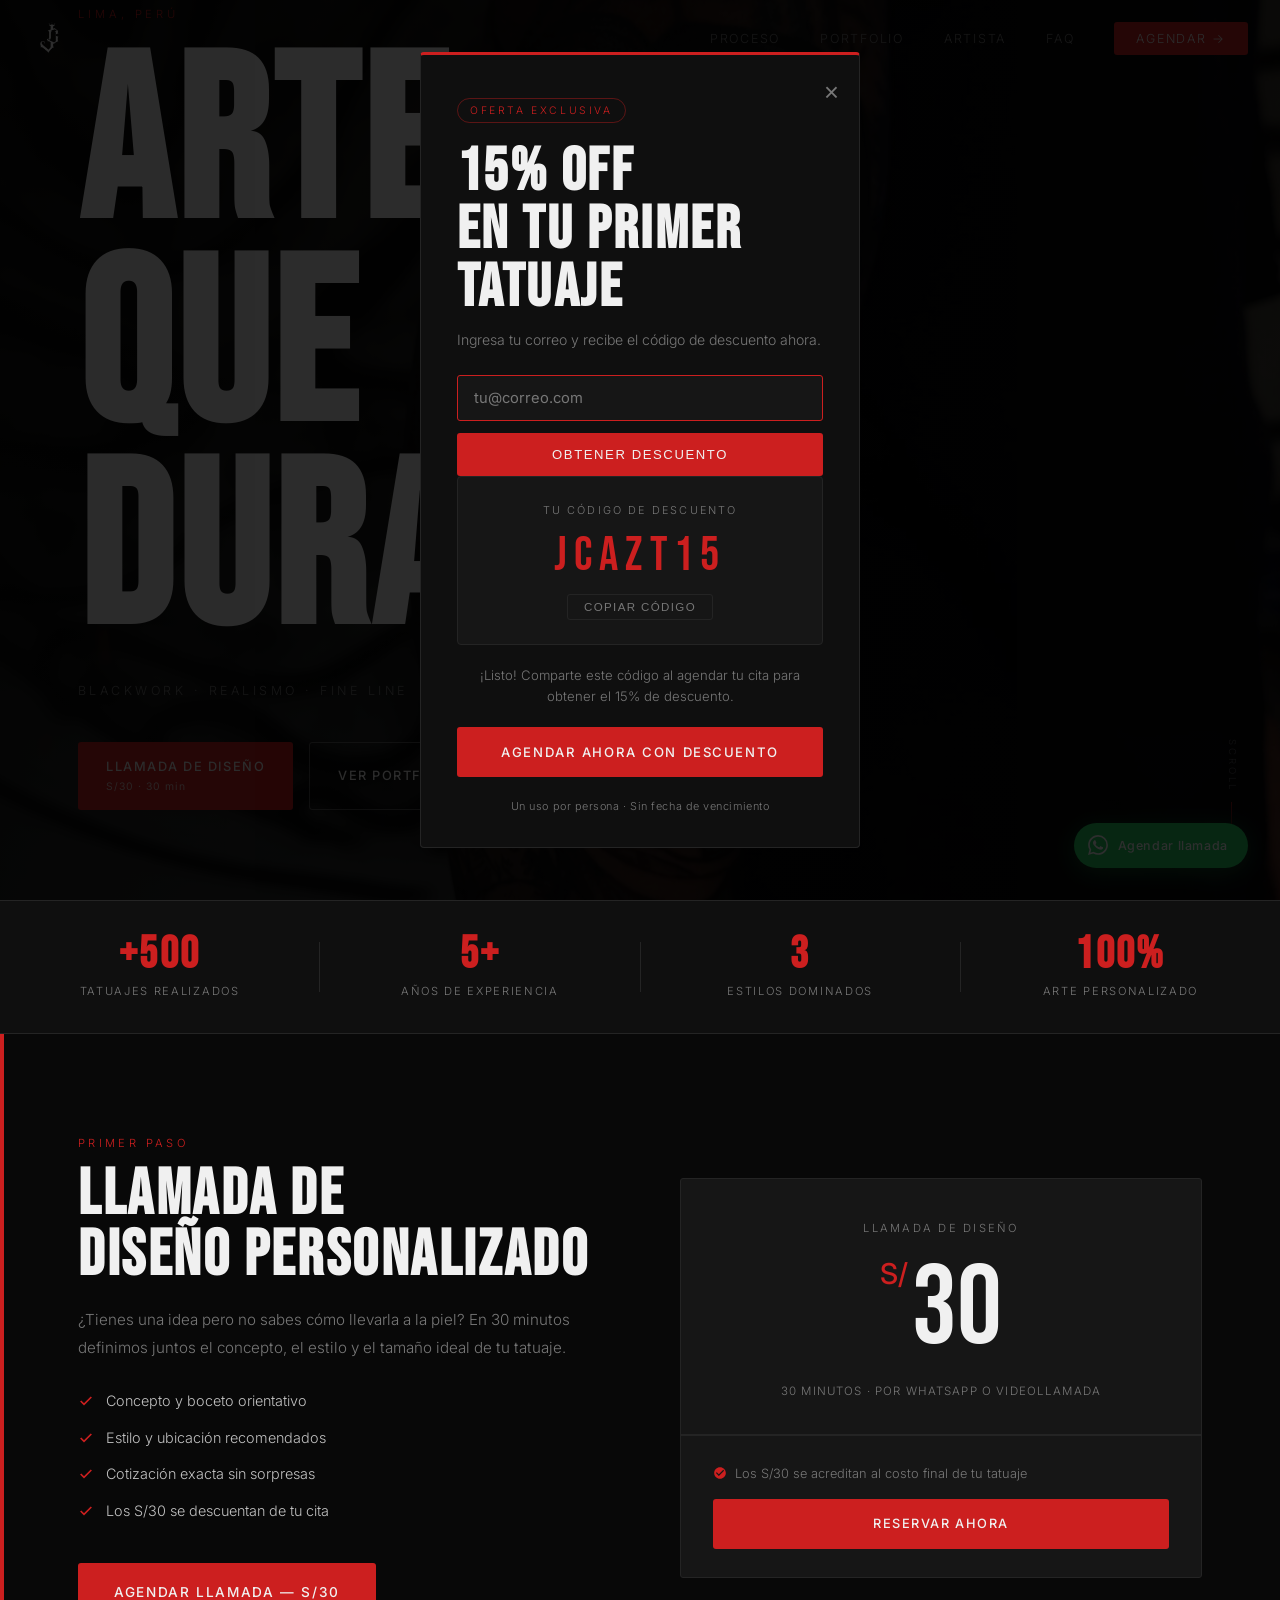
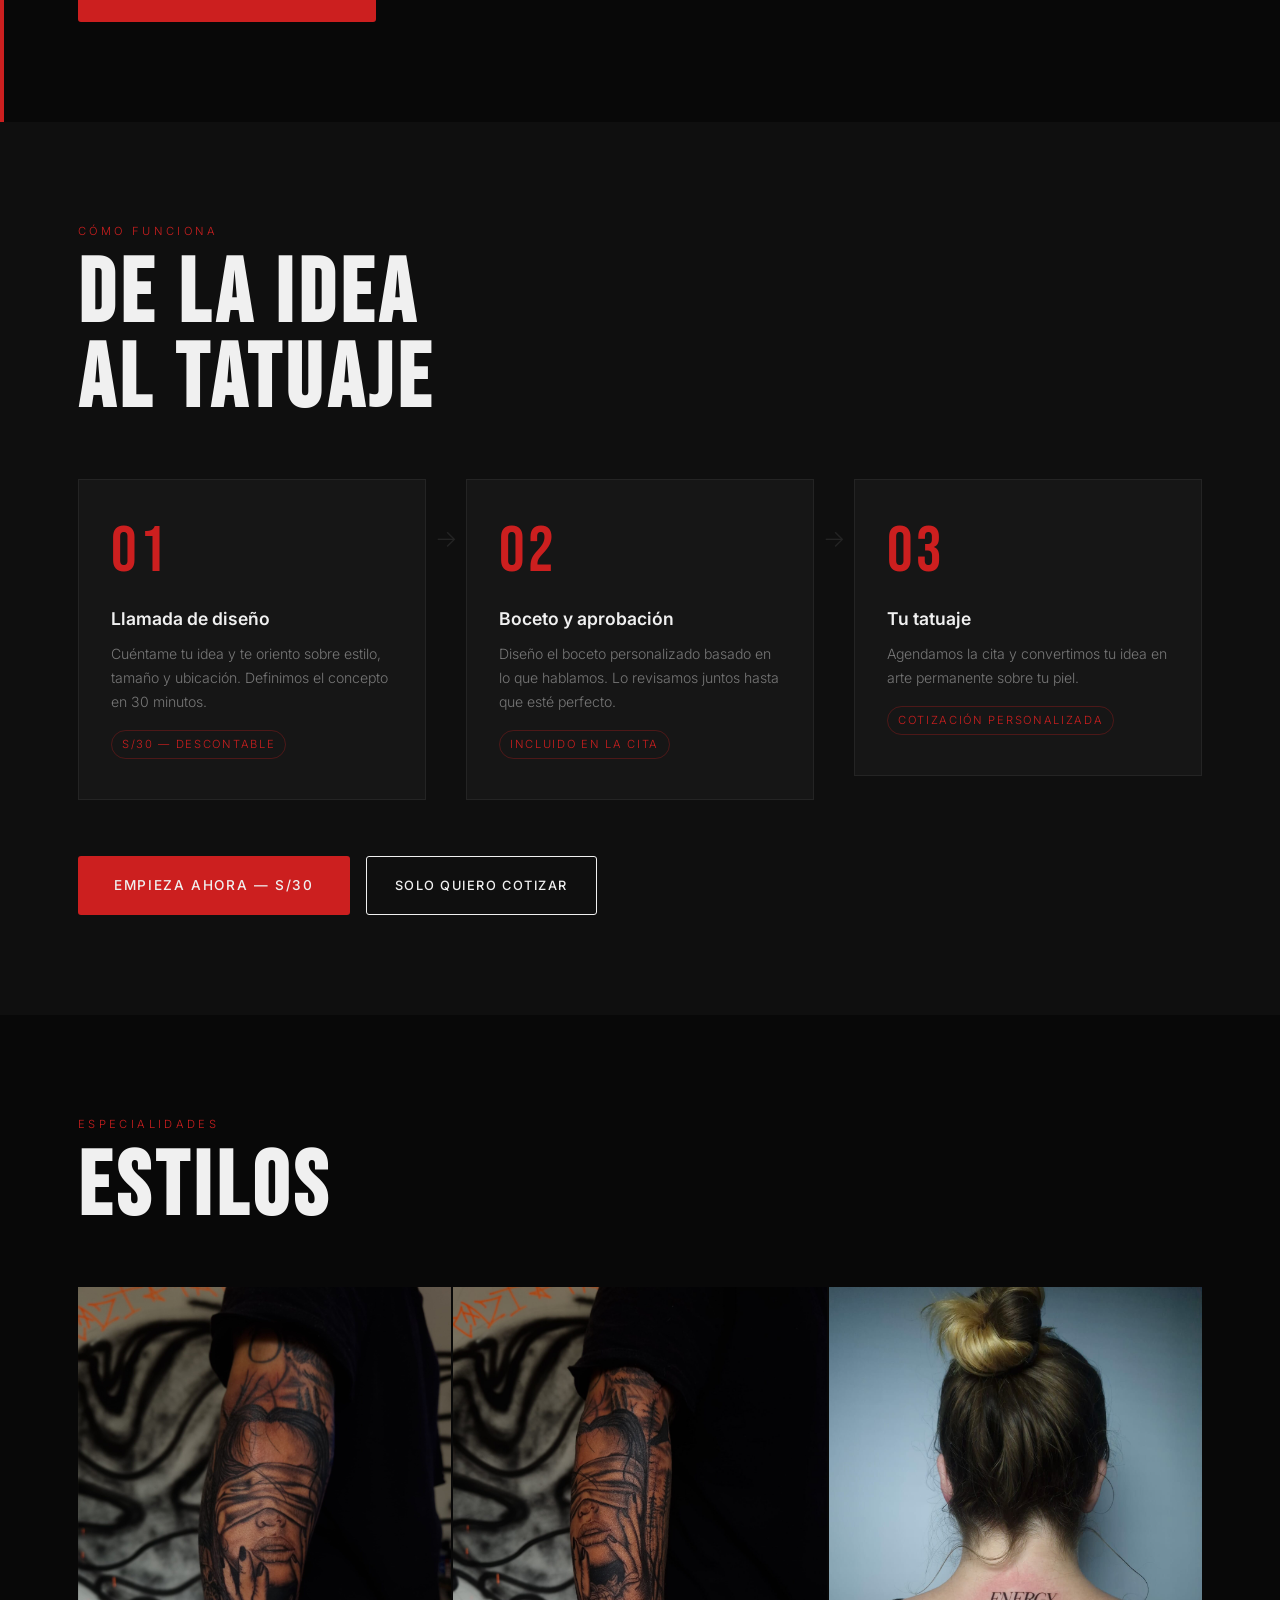
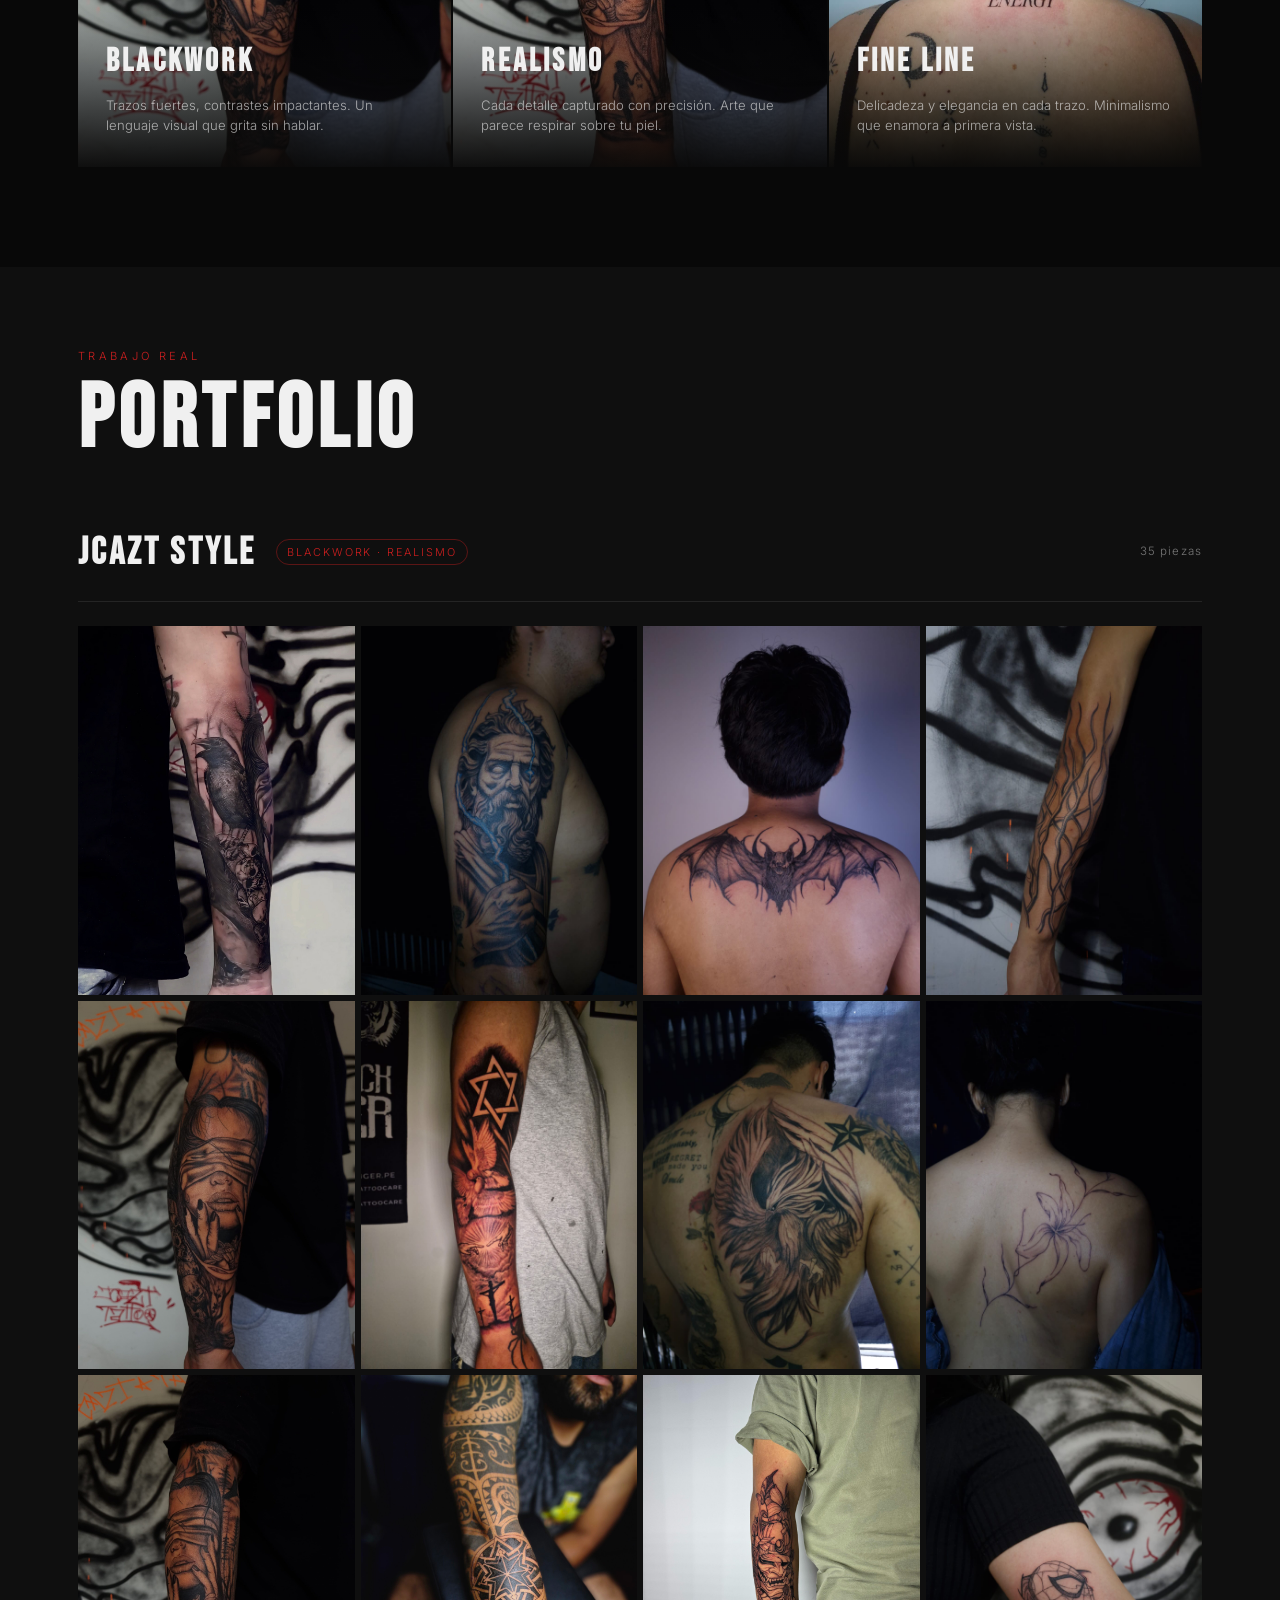
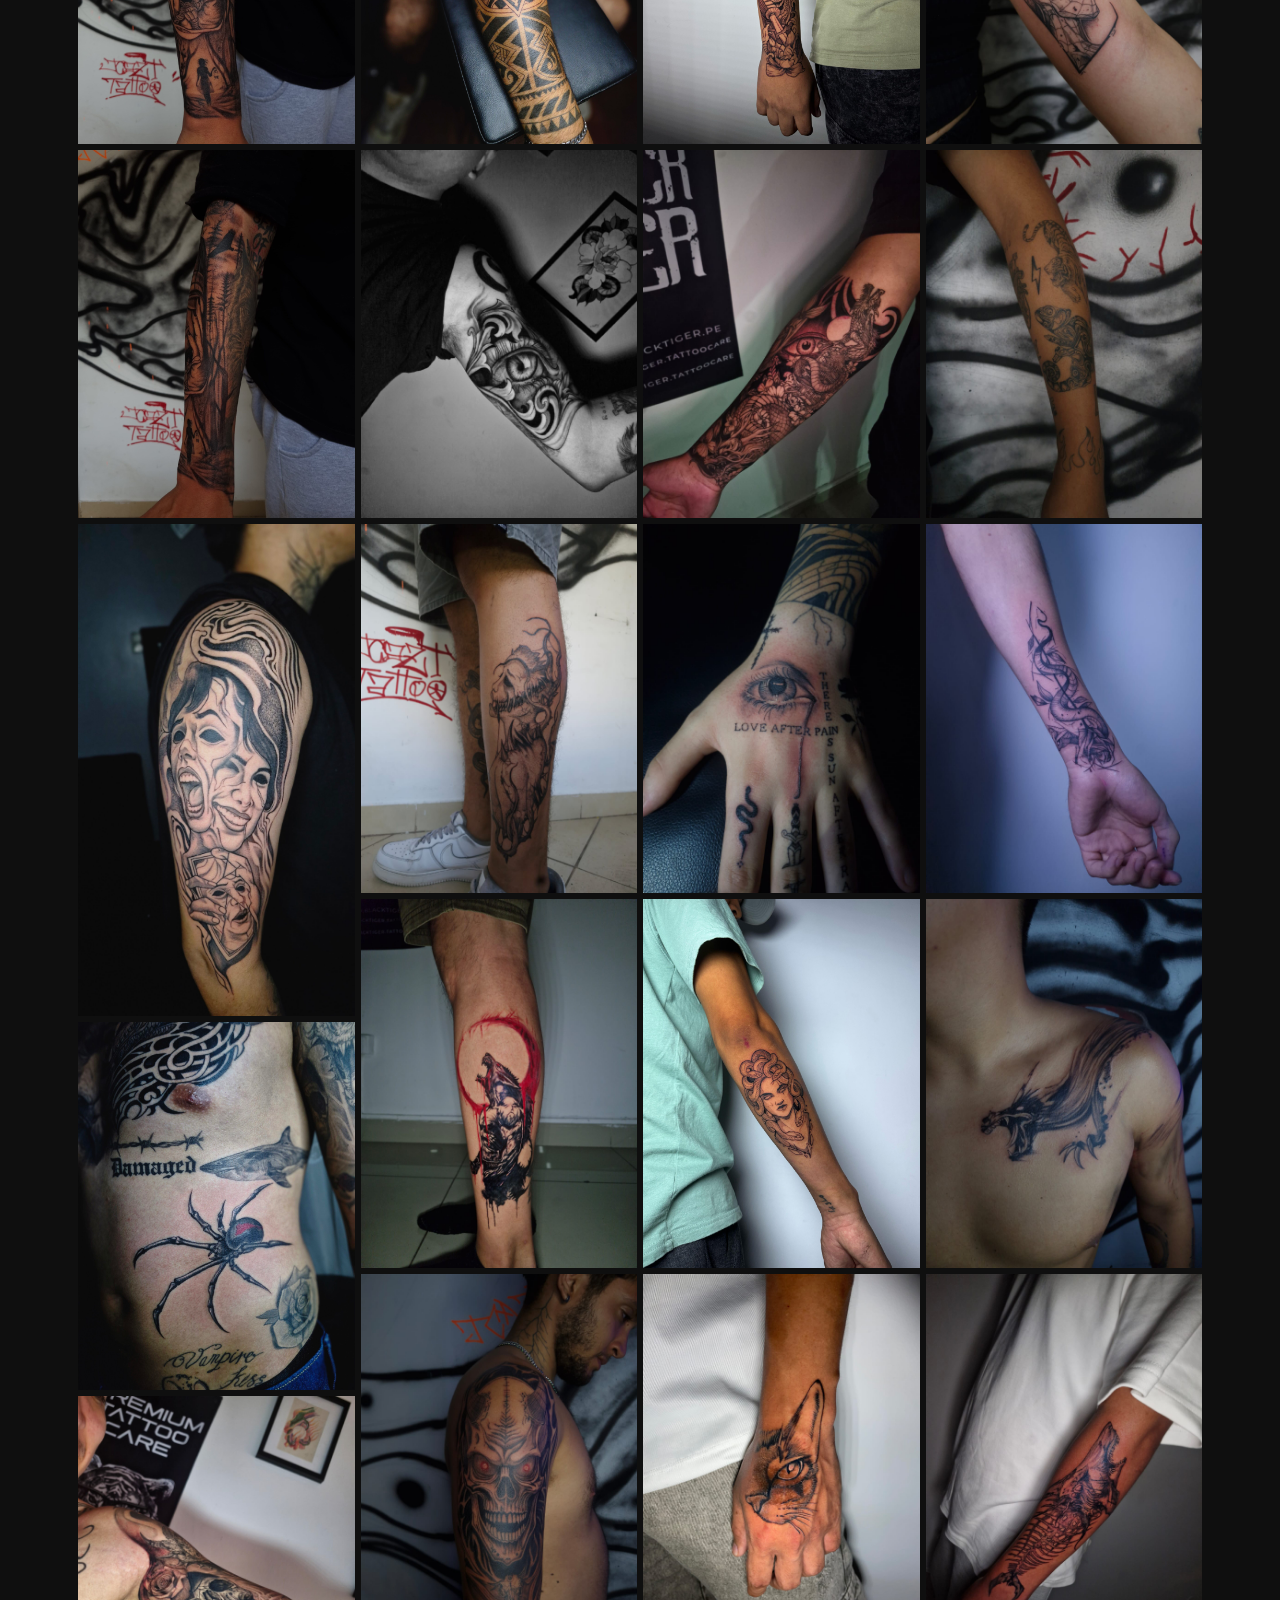
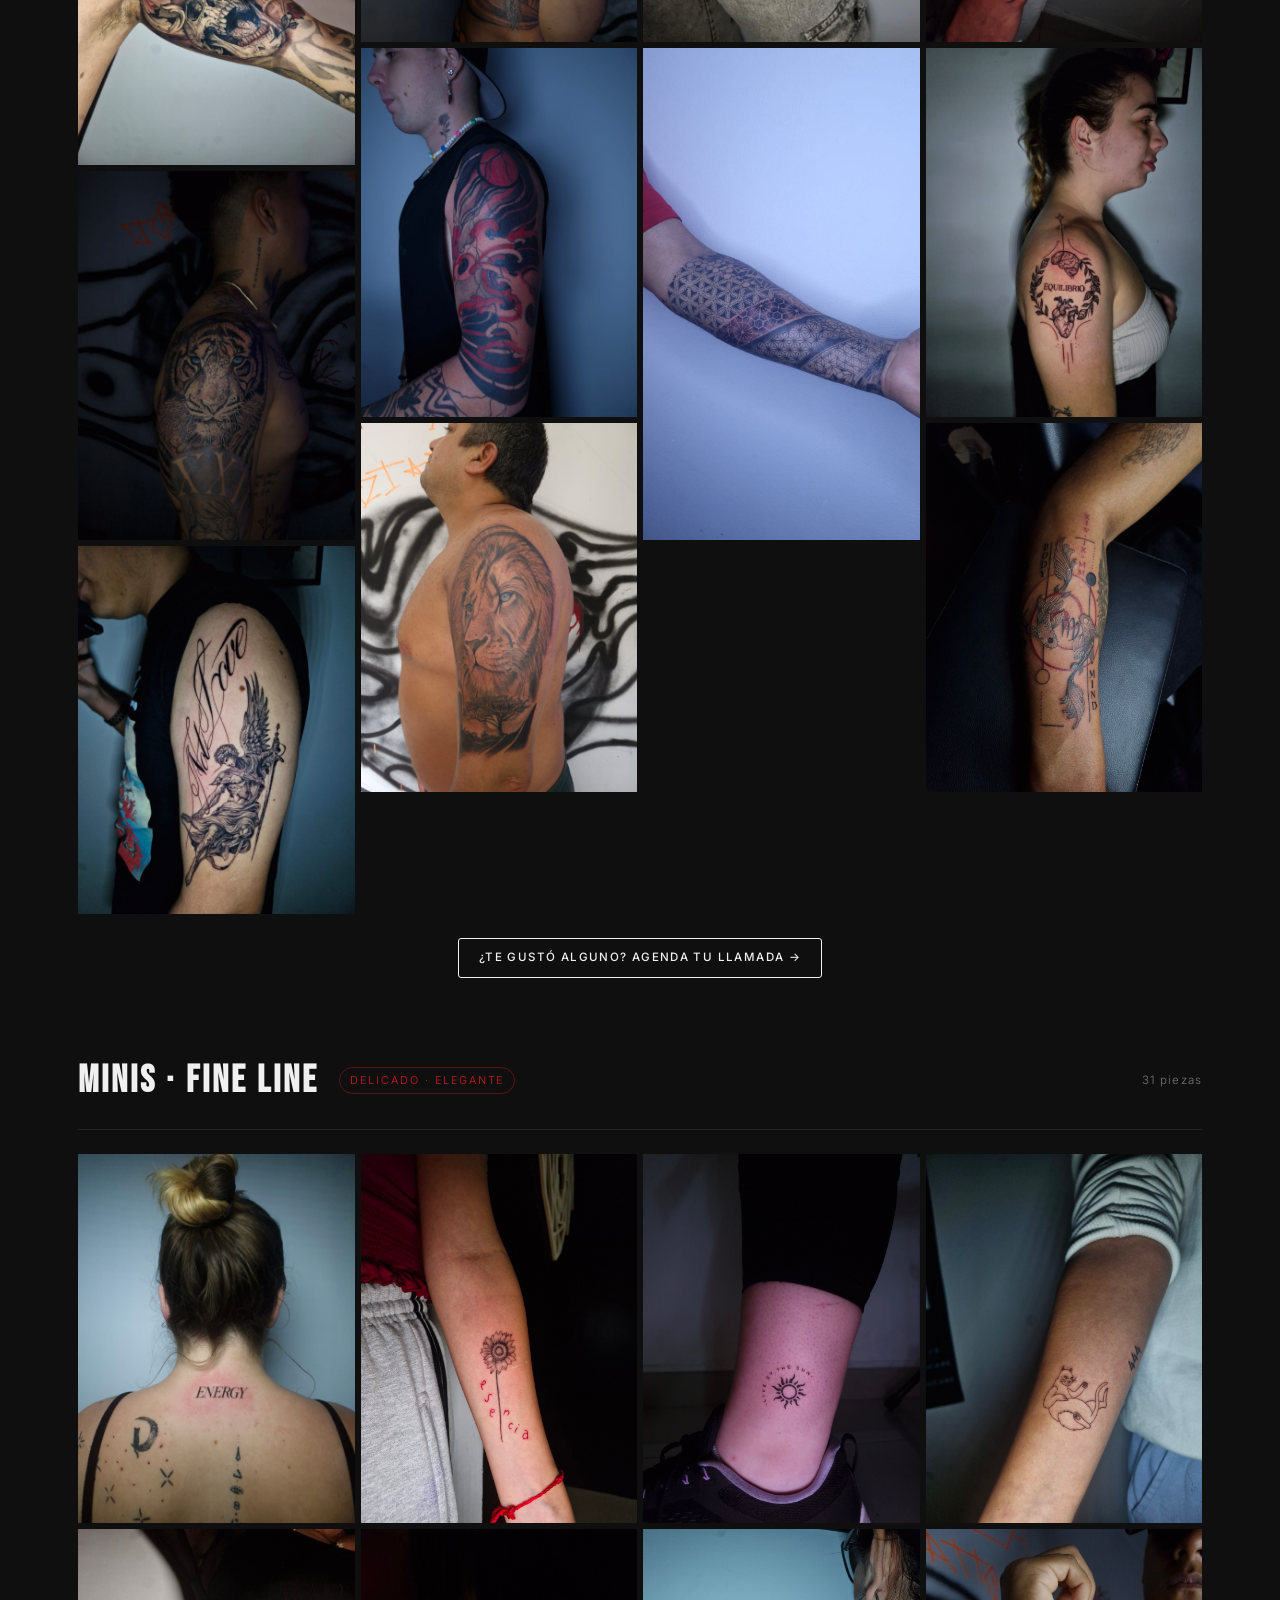
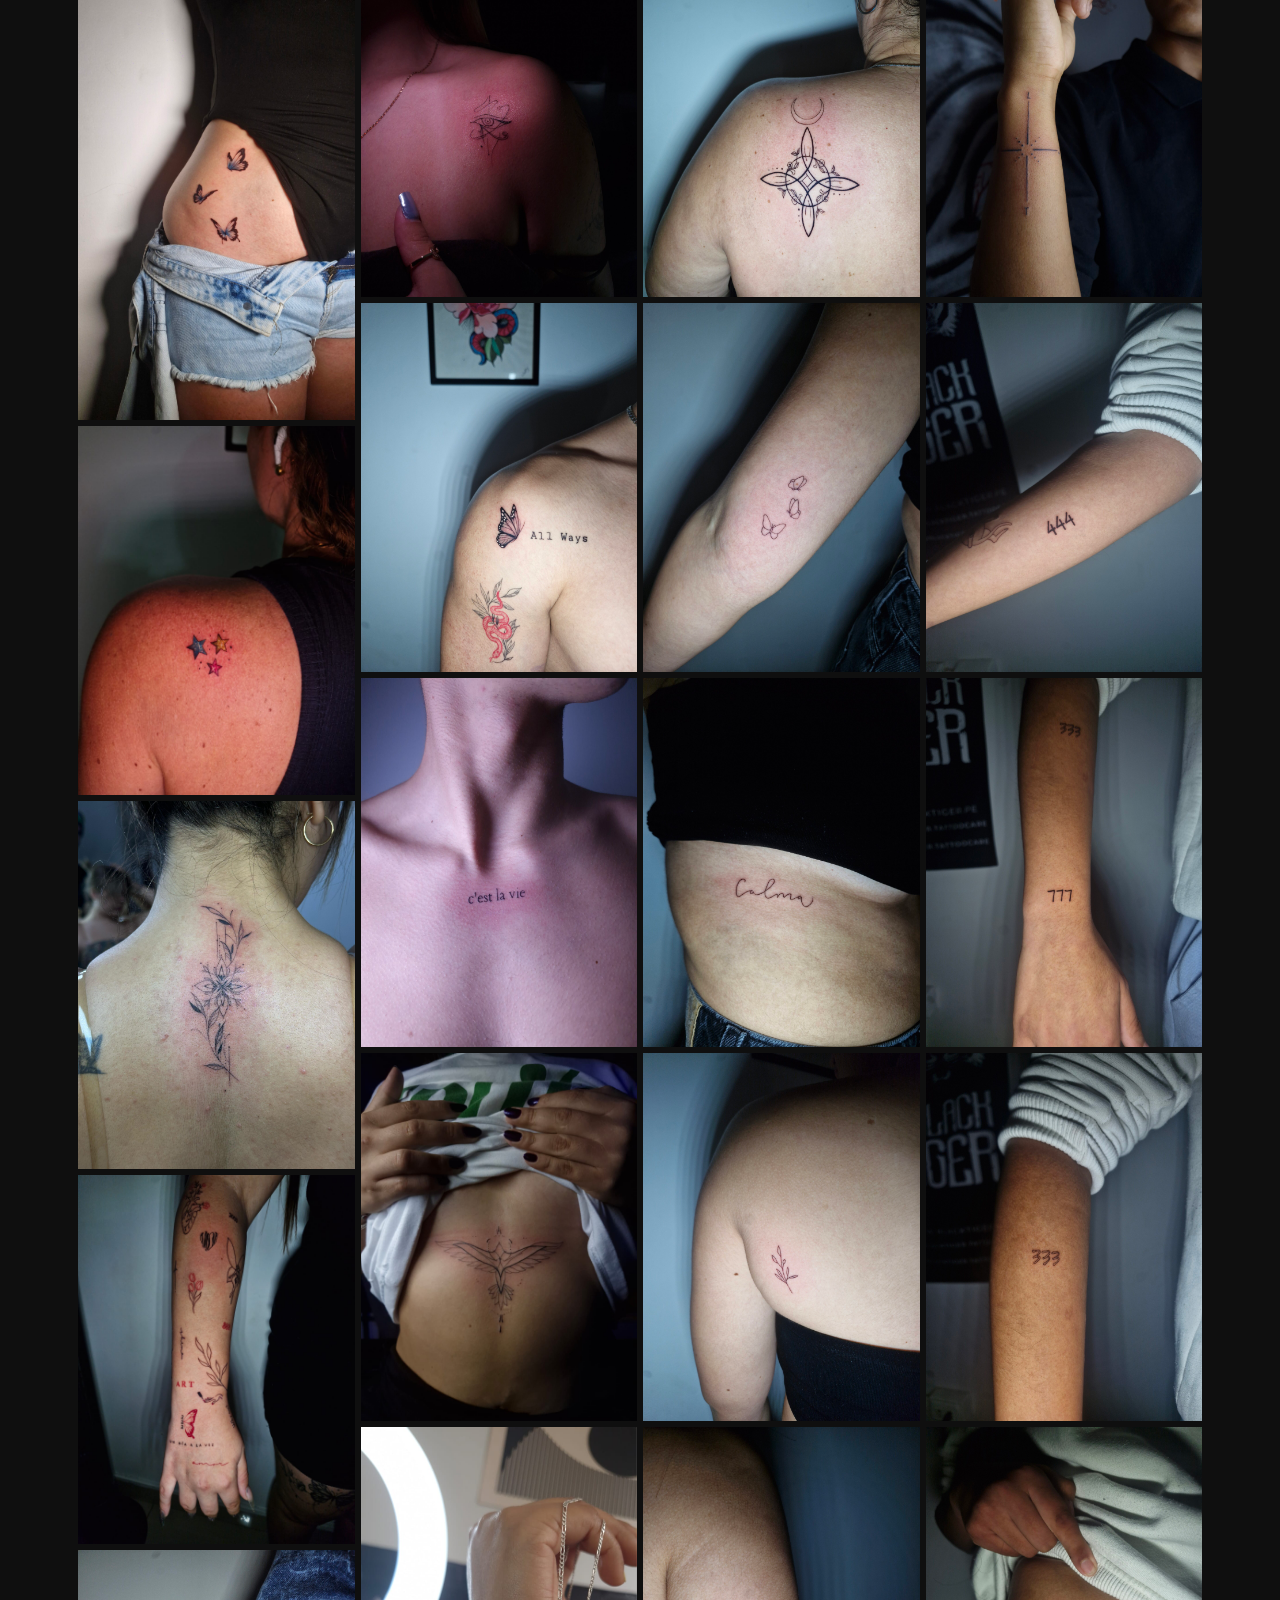
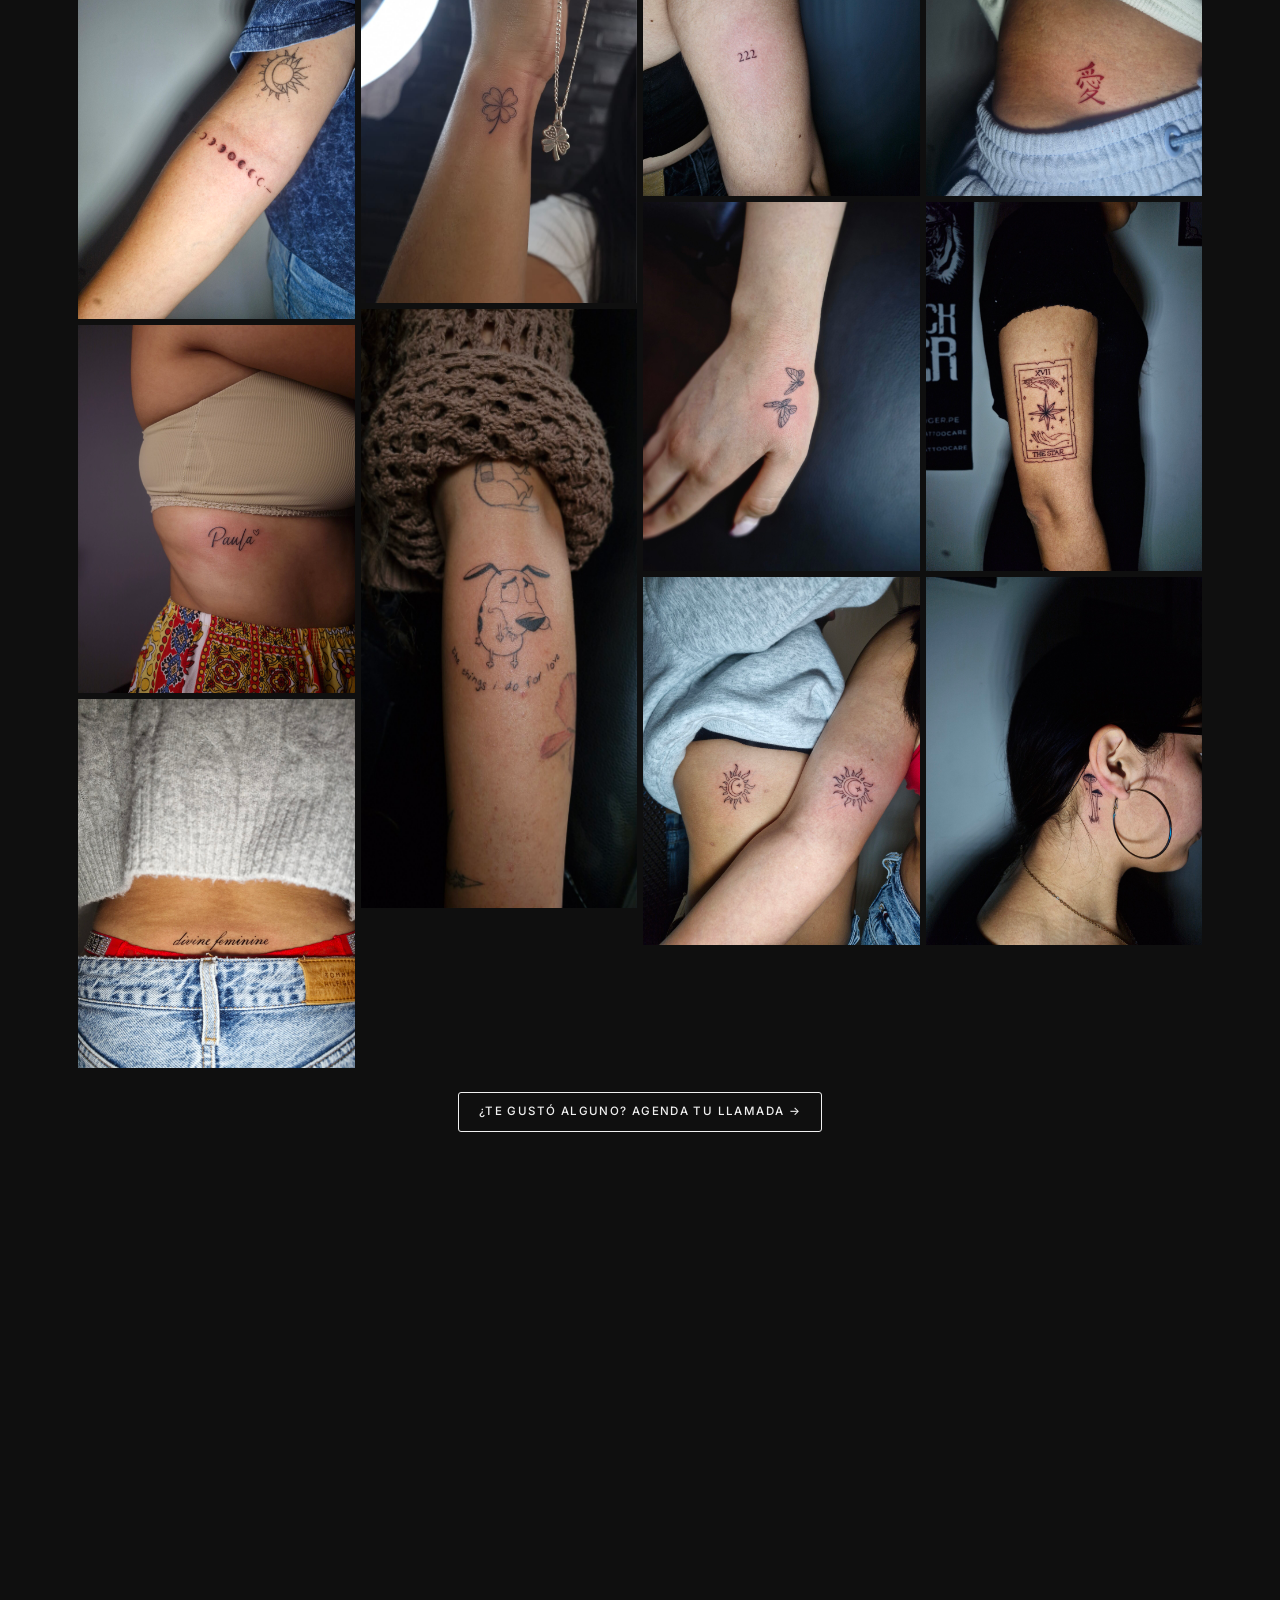
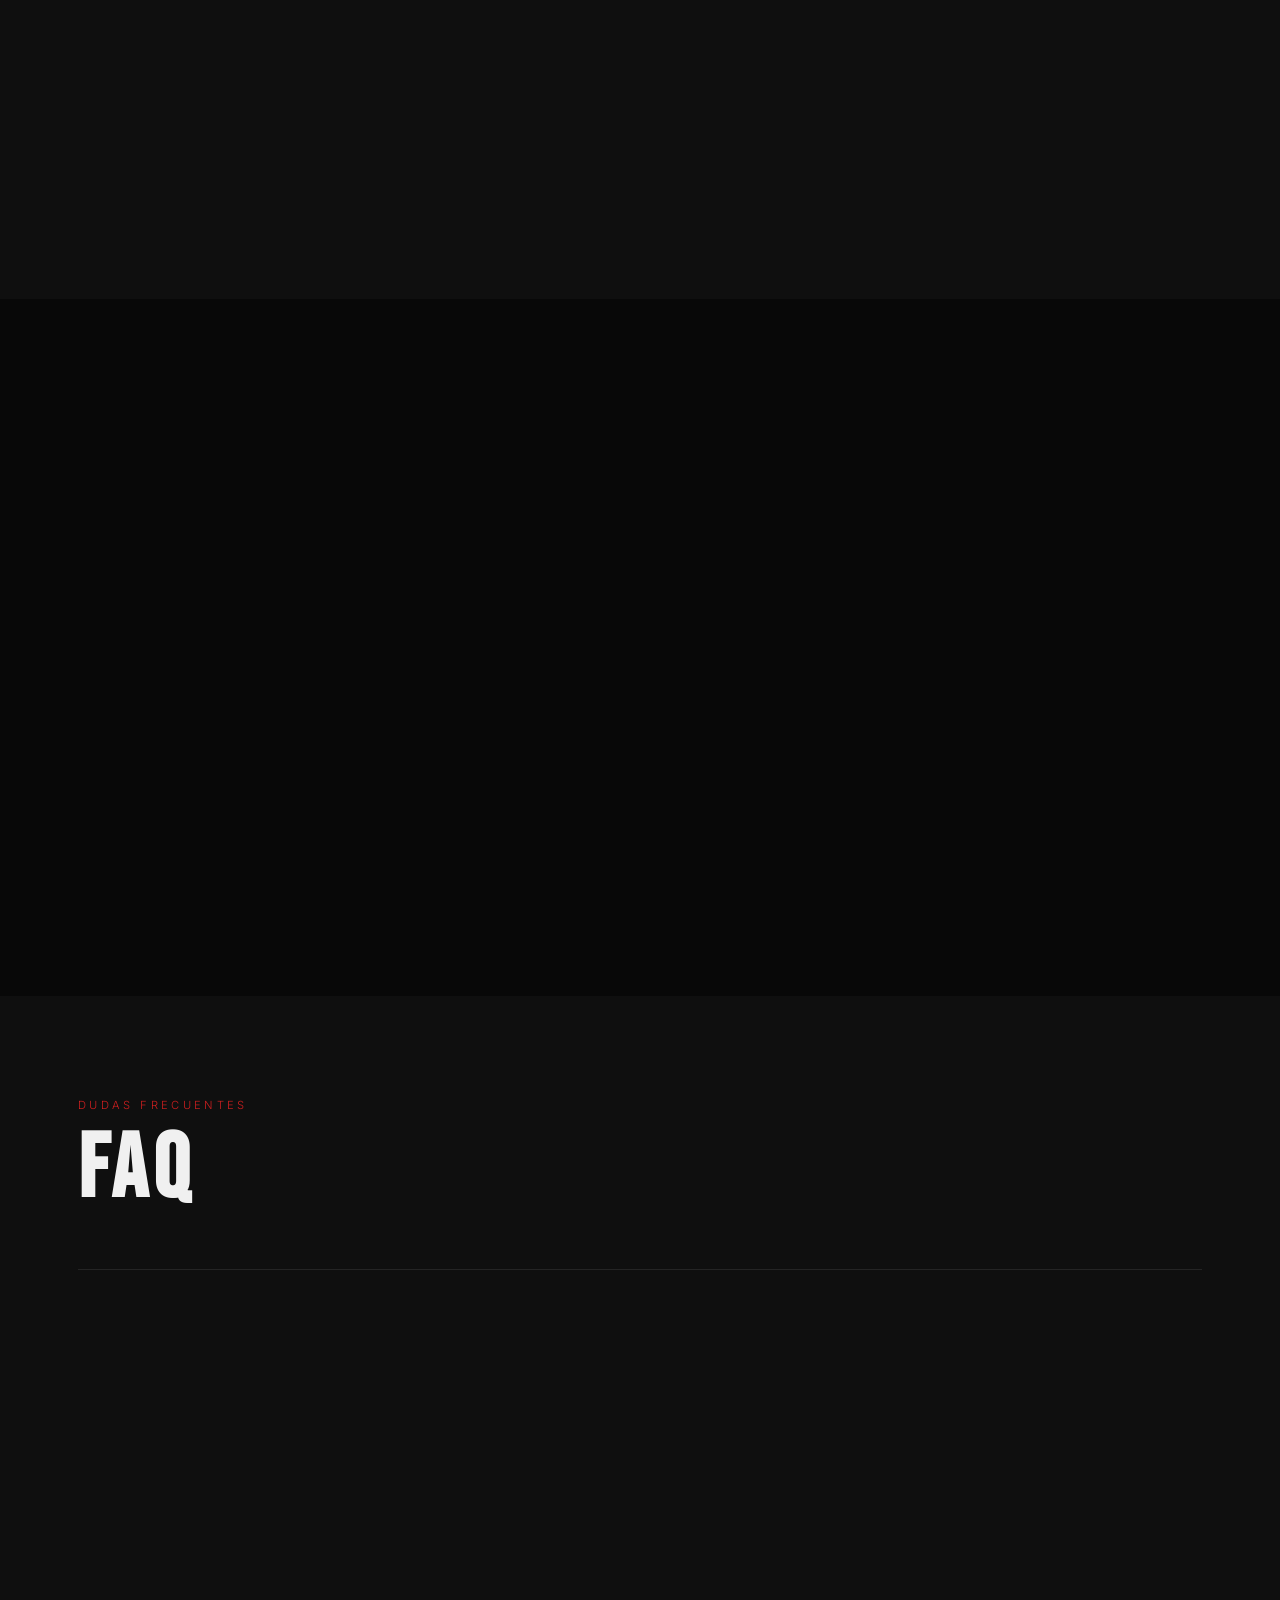
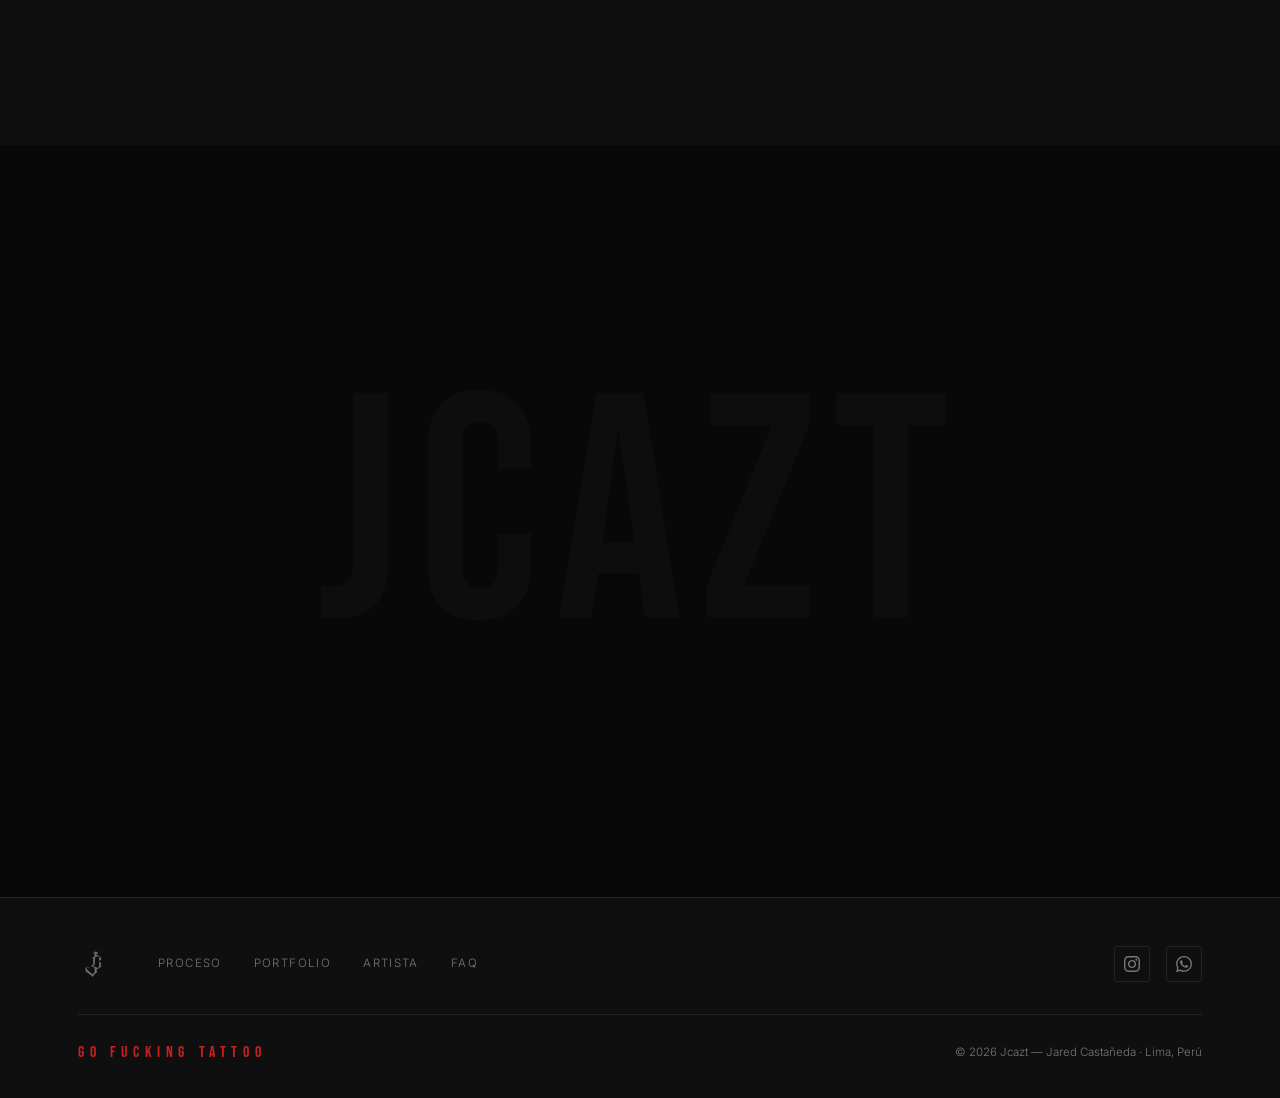
==== commit 608bb5d4: "Add 15% discount popup + lead capture API + admin backoffice Frontend: - Popup appears after 8s or 4" ====
--- a/index.html
+++ b/index.html
@@ -558,6 +558,45 @@
     </div>
   </footer>
 
+  <!-- POPUP DESCUENTO -->
+  <div id="discount-popup" class="popup-overlay" role="dialog" aria-modal="true" aria-labelledby="popup-title" hidden>
+    <div class="popup-card">
+      <button class="popup-close" id="popupClose" aria-label="Cerrar oferta">&times;</button>
+      <div class="popup-badge">Oferta exclusiva</div>
+      <h2 class="popup-title" id="popup-title">15% OFF<br/>en tu primer tatuaje</h2>
+      <p class="popup-sub">Ingresa tu correo y recibe el código de descuento ahora.</p>
+      <form id="discountForm" class="popup-form" novalidate>
+        <div class="popup-field">
+          <input
+            type="email"
+            id="discountEmail"
+            name="email"
+            placeholder="tu@correo.com"
+            autocomplete="email"
+            required
+            aria-label="Tu correo electrónico"
+          />
+          <button type="submit" class="btn btn-primary popup-btn">
+            Obtener descuento
+          </button>
+        </div>
+        <p class="popup-error" id="popupError" role="alert" hidden></p>
+      </form>
+      <div class="popup-success" id="popupSuccess" hidden>
+        <div class="popup-code-wrap">
+          <span class="popup-code-label">Tu código de descuento</span>
+          <div class="popup-code" id="popupCode">JCAZT15</div>
+          <button class="popup-copy" id="popupCopy">Copiar código</button>
+        </div>
+        <p class="popup-success-msg">¡Listo! Comparte este código al agendar tu cita para obtener el 15% de descuento.</p>
+        <a href="https://wa.me/51993593781?text=Hola%20Jcazt%2C%20quiero%20agendar%20con%20mi%20c%C3%B3digo%20JCAZT15" target="_blank" rel="noopener noreferrer" class="btn btn-primary popup-btn">
+          Agendar ahora con descuento
+        </a>
+      </div>
+      <p class="popup-terms">Un uso por persona · Sin fecha de vencimiento</p>
+    </div>
+  </div>
+
   <!-- LIGHTBOX -->
   <div id="lightbox" class="lightbox" role="dialog" aria-modal="true">
     <button class="lb-close" id="lbClose" aria-label="Cerrar">&times;</button>
--- a/css/styles.css
+++ b/css/styles.css
@@ -440,6 +440,97 @@
 .faq-item.open .faq-a { max-height: 300px; padding-bottom: 1.5rem; }
 .faq-a p { font-size: 0.88rem; color: var(--muted); line-height: 1.8; }
 
+/* ===== POPUP DESCUENTO ===== */
+.popup-overlay {
+  position: fixed; inset: 0; z-index: 998;
+  background: rgba(0,0,0,0.82);
+  display: flex; align-items: center; justify-content: center;
+  padding: 1rem;
+  opacity: 0; transition: opacity 0.35s ease;
+}
+.popup-overlay:not([hidden]) { opacity: 1; }
+.popup-overlay[hidden] { display: none; }
+
+.popup-card {
+  position: relative;
+  background: var(--dark);
+  border: 1px solid var(--border);
+  border-top: 3px solid var(--red);
+  border-radius: 4px;
+  padding: 2.5rem 2.25rem 2rem;
+  max-width: 440px; width: 100%;
+  transform: translateY(20px);
+  transition: transform 0.35s ease;
+}
+.popup-overlay:not([hidden]) .popup-card { transform: translateY(0); }
+
+.popup-close {
+  position: absolute; top: 1rem; right: 1.25rem;
+  font-size: 1.6rem; line-height: 1; color: var(--muted);
+  background: none; border: none; cursor: pointer;
+  transition: color var(--T); min-width: 44px; min-height: 44px;
+  display: flex; align-items: center; justify-content: flex-end;
+}
+.popup-close:hover { color: var(--white); }
+
+.popup-badge {
+  display: inline-block;
+  font-size: 0.65rem; letter-spacing: 0.25em; text-transform: uppercase;
+  color: var(--red); border: 1px solid rgba(204,31,31,0.4);
+  padding: 3px 12px; border-radius: 999px; margin-bottom: 1.25rem;
+}
+.popup-title {
+  font-family: 'Bebas Neue', cursive;
+  font-size: clamp(2.8rem, 8vw, 3.8rem);
+  letter-spacing: 0.04em; line-height: 0.95;
+  color: var(--white); margin-bottom: 0.75rem;
+}
+.popup-sub { font-size: 0.88rem; color: var(--muted); margin-bottom: 1.5rem; line-height: 1.6; }
+
+.popup-form { display: flex; flex-direction: column; gap: 0.75rem; }
+.popup-field { display: flex; flex-direction: column; gap: 0.75rem; }
+.popup-field input {
+  background: var(--card); border: 1px solid var(--border);
+  color: var(--white); padding: 13px 16px; font-size: 0.92rem;
+  border-radius: 3px; outline: none; transition: border-color 0.2s;
+  font-family: 'Inter', sans-serif;
+}
+.popup-field input:focus { border-color: var(--red); }
+.popup-field input::placeholder { color: var(--muted); }
+.popup-btn { width: 100%; justify-content: center; flex-direction: row; font-size: 0.82rem; }
+.popup-error {
+  font-size: 0.8rem; color: var(--red); padding: 0;
+}
+
+/* Success state */
+.popup-success { display: flex; flex-direction: column; gap: 1.25rem; }
+.popup-code-wrap {
+  background: var(--card); border: 1px solid var(--border);
+  border-radius: 4px; padding: 1.5rem; text-align: center;
+}
+.popup-code-label {
+  display: block; font-size: 0.68rem; letter-spacing: 0.2em;
+  text-transform: uppercase; color: var(--muted); margin-bottom: 0.75rem;
+}
+.popup-code {
+  font-family: 'Bebas Neue', cursive;
+  font-size: 3rem; letter-spacing: 0.15em; color: var(--red); line-height: 1;
+  margin-bottom: 0.75rem;
+}
+.popup-copy {
+  font-size: 0.72rem; letter-spacing: 0.12em; text-transform: uppercase;
+  color: var(--muted); background: none;
+  border: 1px solid var(--border); padding: 6px 16px;
+  border-radius: 3px; cursor: pointer; transition: var(--T);
+}
+.popup-copy:hover, .popup-copy.copied { border-color: var(--green, #22c55e); color: var(--green, #22c55e); }
+.popup-success-msg { font-size: 0.82rem; color: var(--muted); line-height: 1.6; text-align: center; }
+
+.popup-terms {
+  font-size: 0.68rem; color: var(--muted); text-align: center;
+  margin-top: 1.25rem; letter-spacing: 0.05em;
+}
+
 /* ===== CTA FINAL ===== */
 #agendar {
   padding: 120px 0;
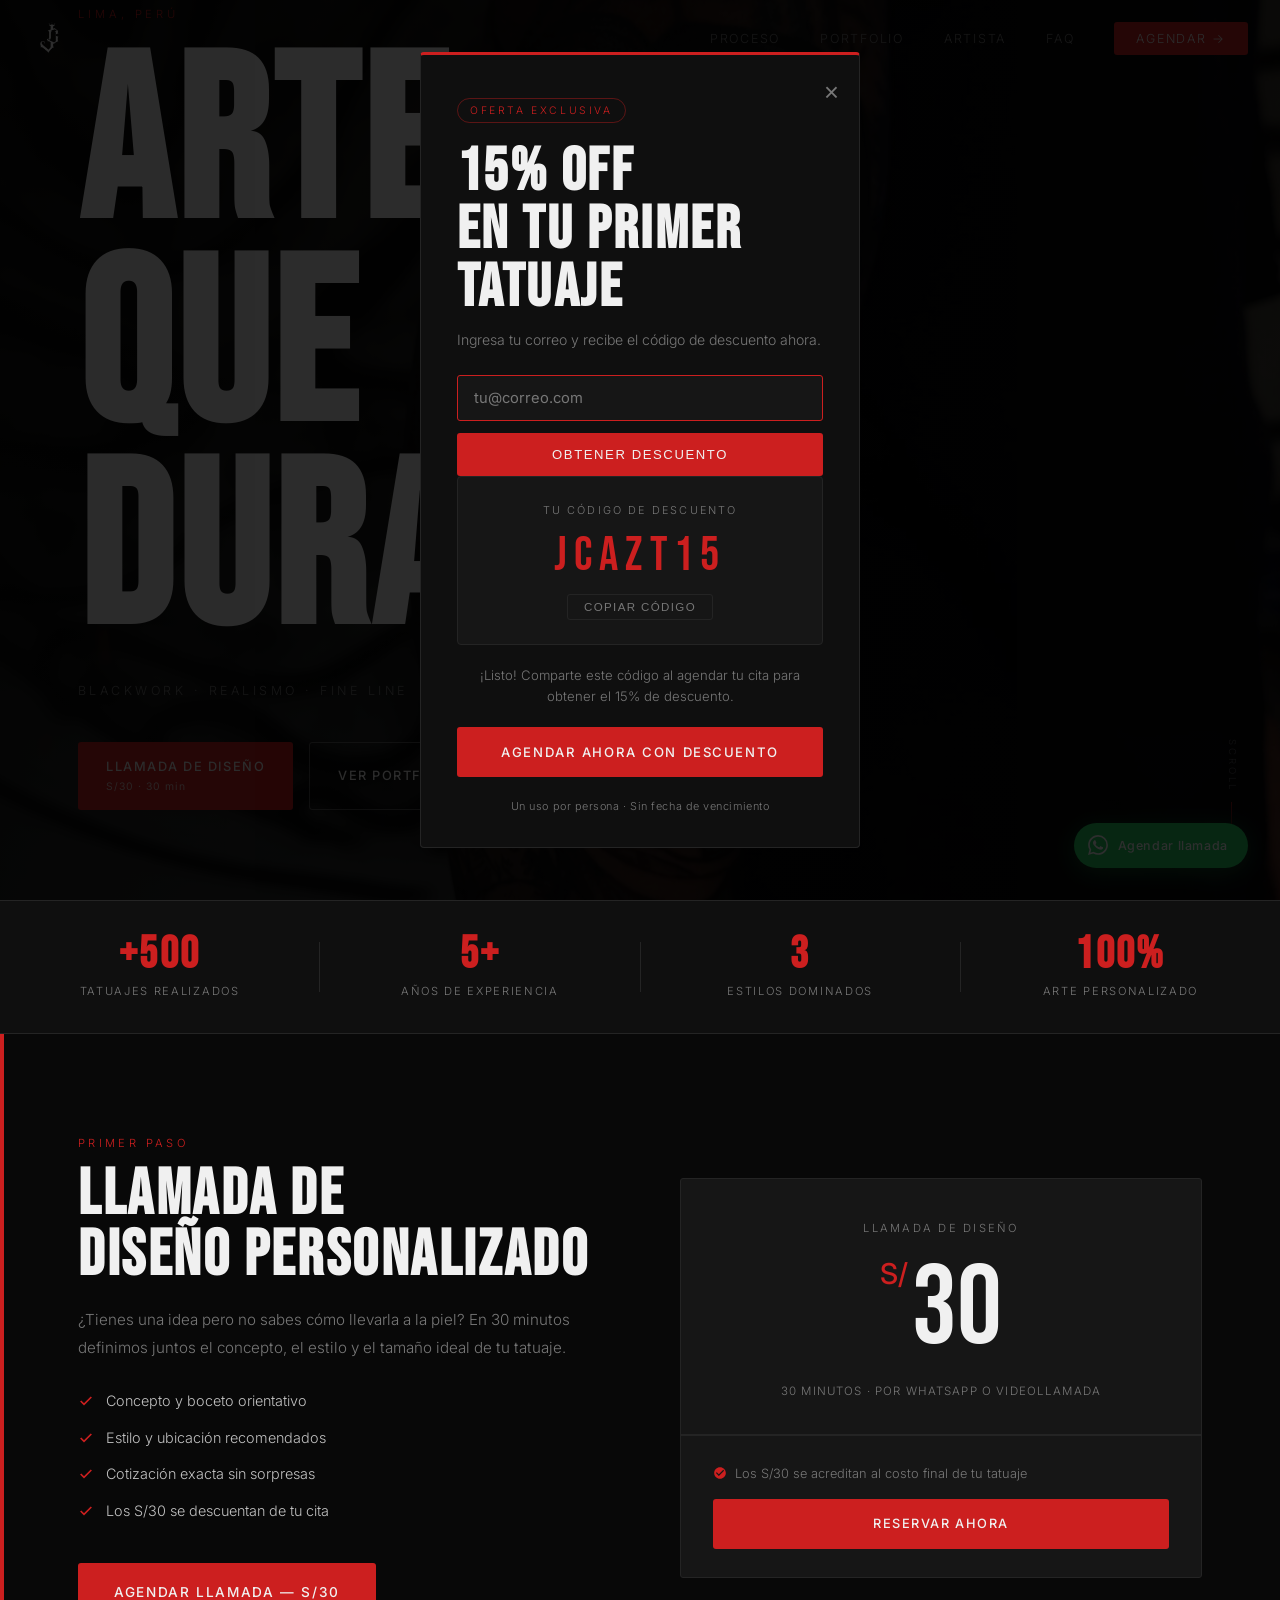
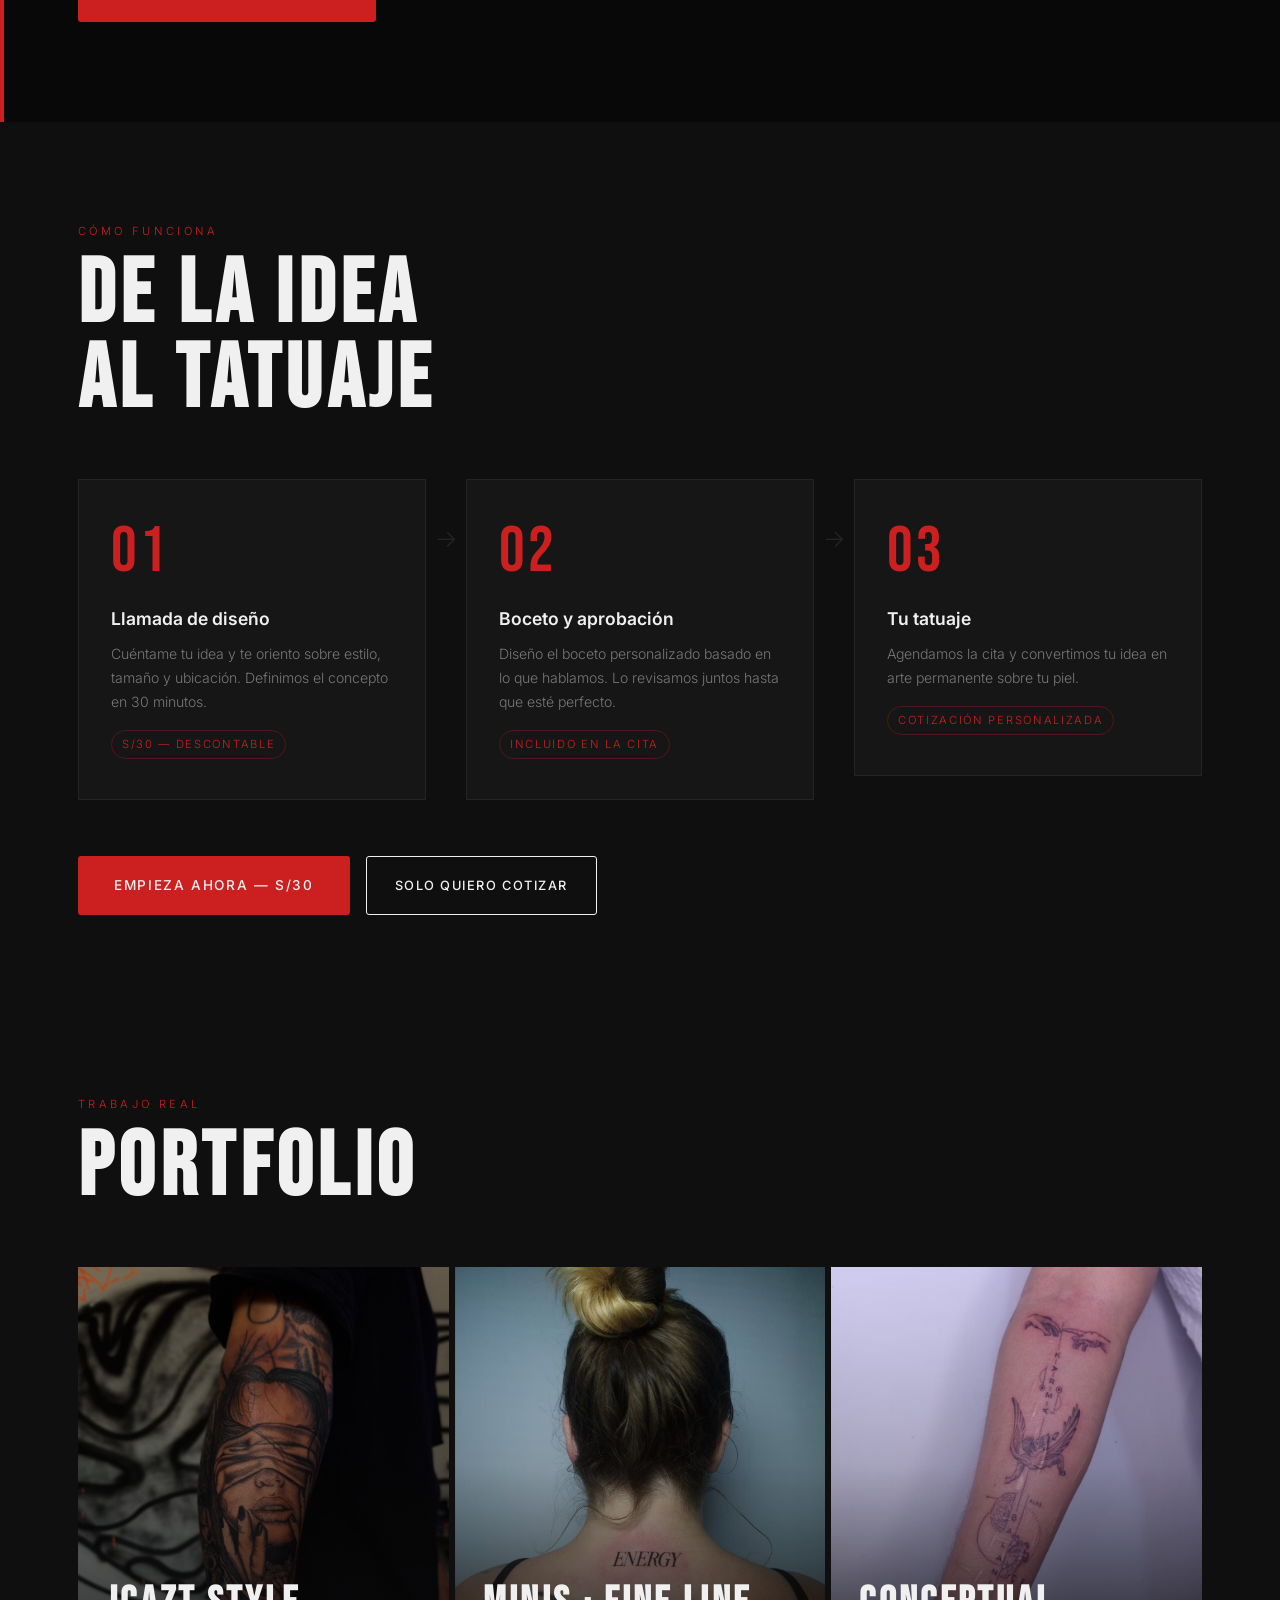
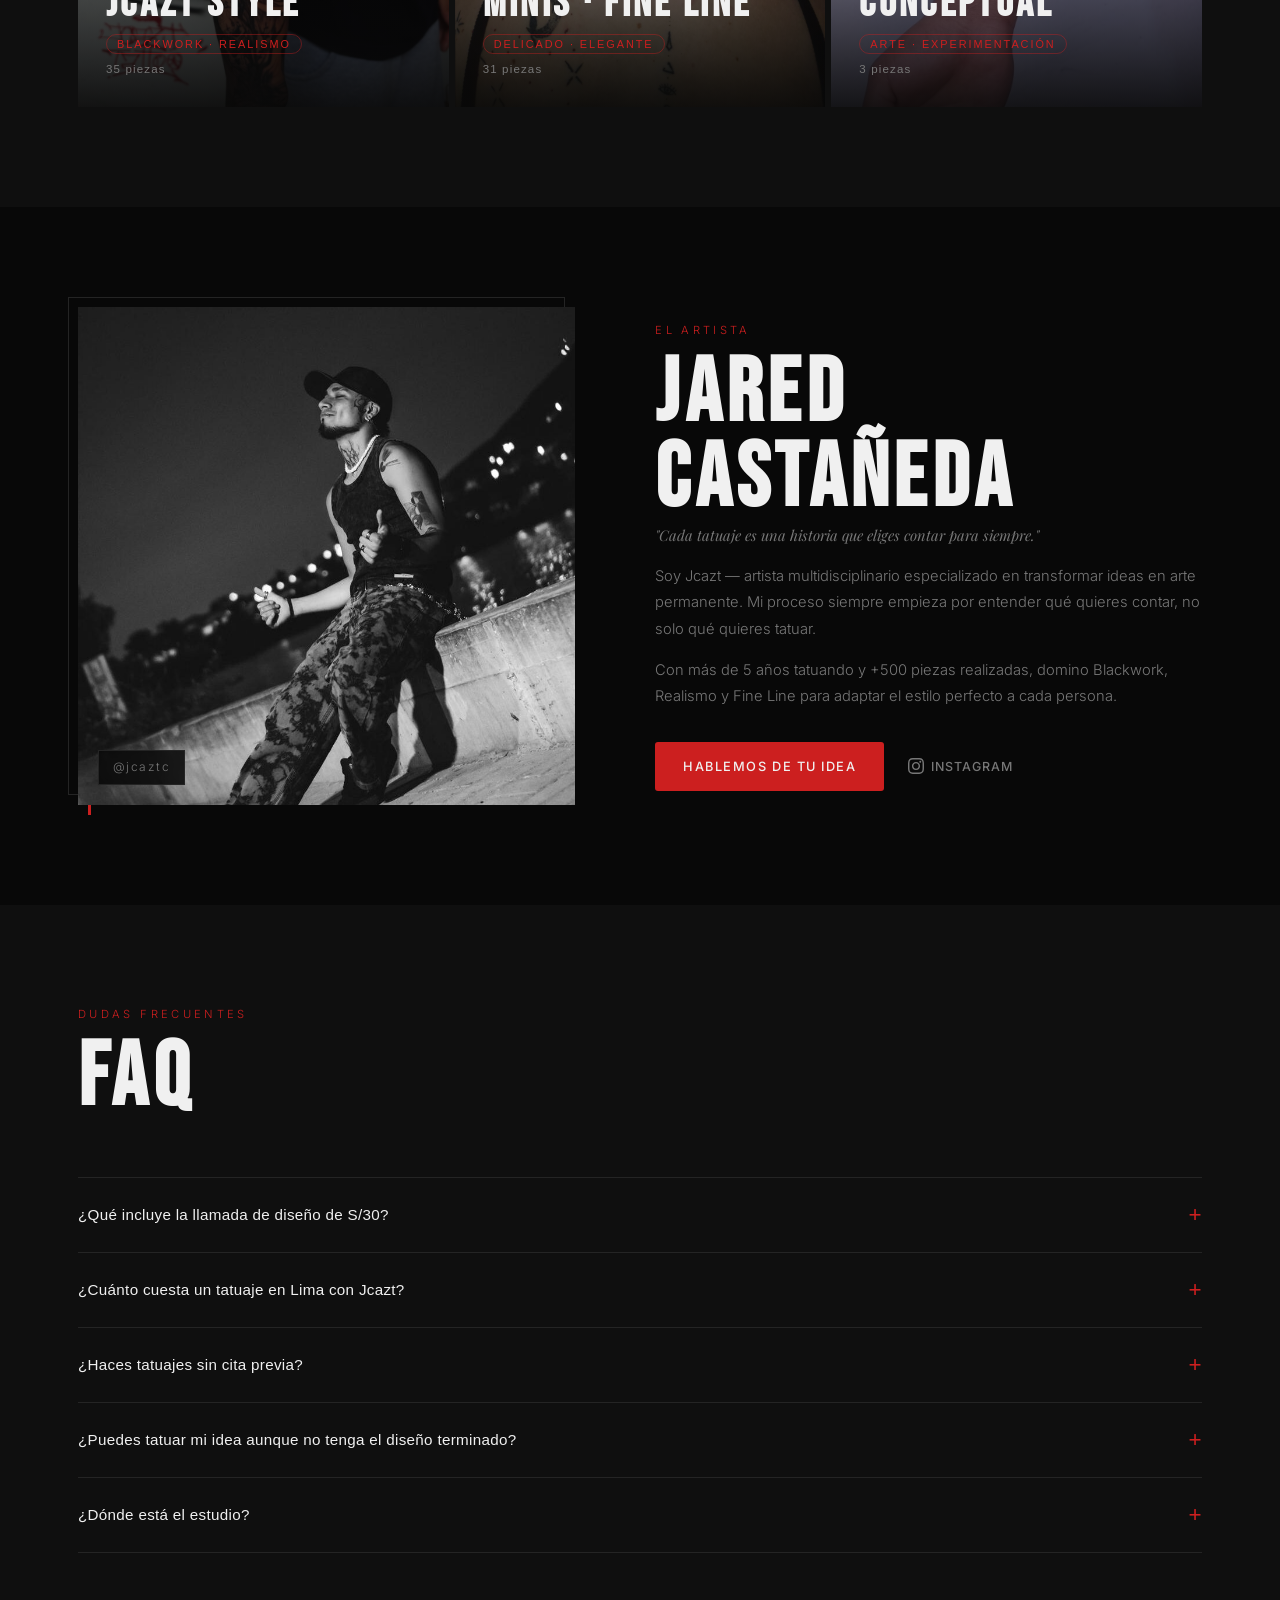
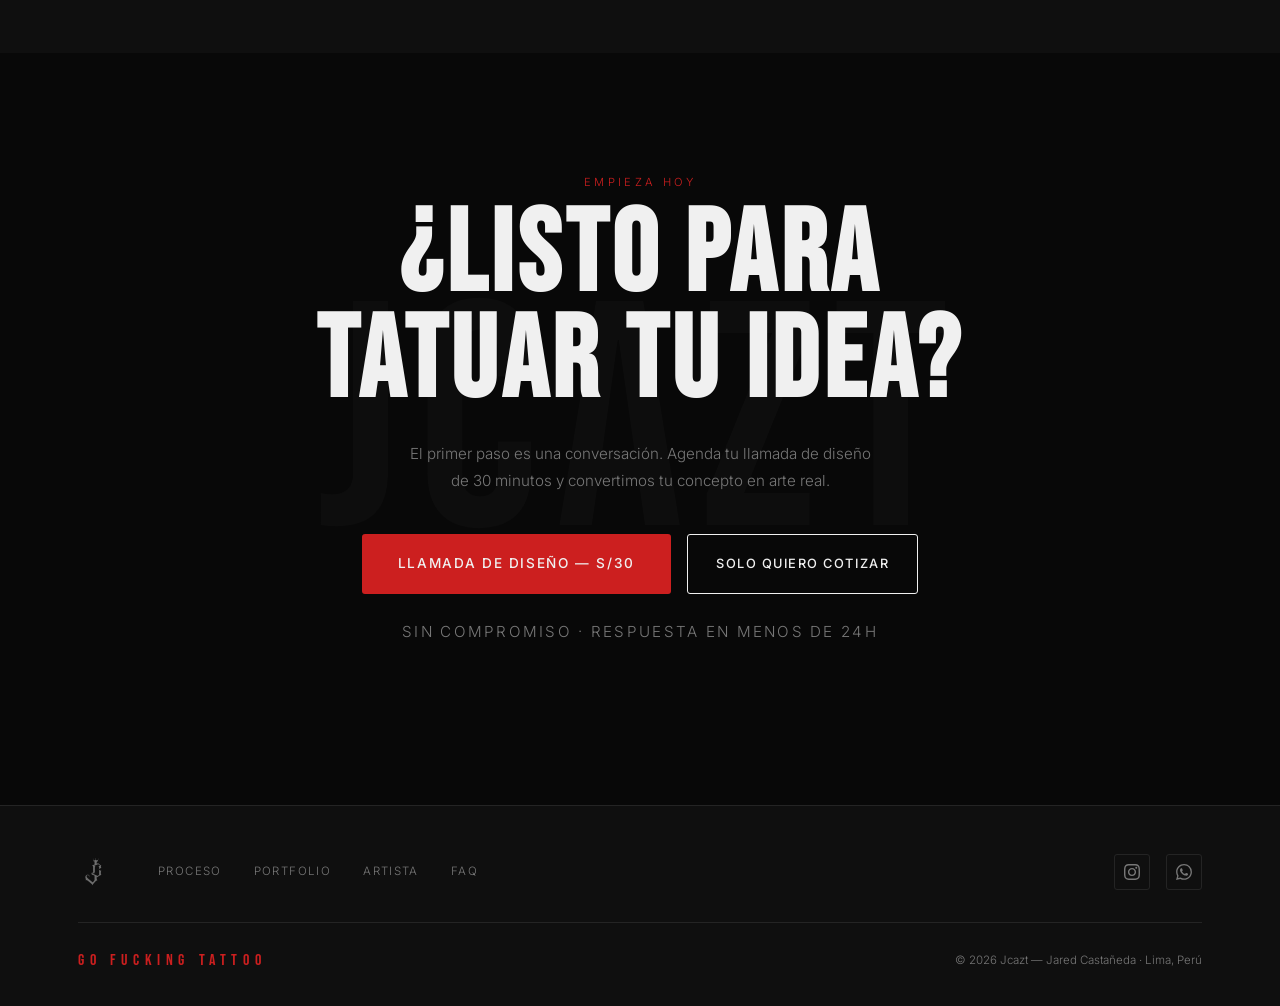
==== commit 8f62d498: "Replace Estilos section with portfolio filter cards Remove redundant Especialidades/Estilos section." ====
--- a/index.html
+++ b/index.html
@@ -290,38 +290,6 @@
     </div>
   </section>
 
-  <!-- ESTILOS -->
-  <section id="estilos">
-    <div class="container">
-      <div class="section-header">
-        <span class="eyebrow">Especialidades</span>
-        <h2 class="section-title">Estilos</h2>
-      </div>
-      <div class="styles-grid">
-        <div class="style-card">
-          <div class="style-img" style="background-image:url('images/jcazt-style/lienzo44-scaled.jpg')"></div>
-          <div class="style-info">
-            <h3>Blackwork</h3>
-            <p>Trazos fuertes, contrastes impactantes. Un lenguaje visual que grita sin hablar.</p>
-          </div>
-        </div>
-        <div class="style-card">
-          <div class="style-img" style="background-image:url('images/jcazt-style/lienzo37-scaled.jpg')"></div>
-          <div class="style-info">
-            <h3>Realismo</h3>
-            <p>Cada detalle capturado con precisión. Arte que parece respirar sobre tu piel.</p>
-          </div>
-        </div>
-        <div class="style-card">
-          <div class="style-img" style="background-image:url('images/minis-fineline/lienzo15.jpg')"></div>
-          <div class="style-info">
-            <h3>Fine Line</h3>
-            <p>Delicadeza y elegancia en cada trazo. Minimalismo que enamora a primera vista.</p>
-          </div>
-        </div>
-      </div>
-    </div>
-  </section>
 
   <!-- GALERÍA -->
   <section id="galeria">
@@ -330,6 +298,41 @@
         <span class="eyebrow">Trabajo real</span>
         <h2 class="section-title">Portfolio</h2>
       </div>
+
+      <!-- CATEGORY CARDS -->
+      <div class="gallery-filter-cards" id="galleryCategoryCards">
+        <button class="gallery-filter-card" data-target="jcazt-style" aria-label="Ver JCAZT Style">
+          <div class="gfc-bg" style="background-image:url('images/jcazt-style/lienzo44-scaled.jpg')"></div>
+          <div class="gfc-overlay"></div>
+          <div class="gfc-info">
+            <h3>JCAZT Style</h3>
+            <span class="section-tag">Blackwork · Realismo</span>
+            <span class="gfc-count">35 piezas</span>
+          </div>
+        </button>
+        <button class="gallery-filter-card" data-target="minis-fineline" aria-label="Ver Minis · Fine Line">
+          <div class="gfc-bg" style="background-image:url('images/minis-fineline/lienzo15.jpg')"></div>
+          <div class="gfc-overlay"></div>
+          <div class="gfc-info">
+            <h3>Minis · Fine Line</h3>
+            <span class="section-tag">Delicado · Elegante</span>
+            <span class="gfc-count">31 piezas</span>
+          </div>
+        </button>
+        <button class="gallery-filter-card" data-target="conceptual" aria-label="Ver Conceptual">
+          <div class="gfc-bg" style="background-image:url('images/conceptual/lienzo47.jpg')"></div>
+          <div class="gfc-overlay"></div>
+          <div class="gfc-info">
+            <h3>Conceptual</h3>
+            <span class="section-tag">Arte · Experimentación</span>
+            <span class="gfc-count">3 piezas</span>
+          </div>
+        </button>
+      </div>
+
+      <!-- FILTERED GALLERY VIEW -->
+      <div id="galleryView" hidden>
+        <button class="gallery-back-btn" id="galleryBack">← Volver a categorías</button>
 
       <!-- JCAZT STYLE -->
       <div class="gallery-section" id="sec-jcazt-style">
@@ -438,6 +441,8 @@
           <div class="gallery-item" data-section="conceptual" data-src="images/conceptual/lienzo46.jpg"><img src="images/conceptual/lienzo46.jpg" alt="Conceptual" loading="lazy" /><div class="gallery-overlay"><span>+</span></div></div>
         </div>
       </div>
+
+      </div><!-- /#galleryView -->
     </div>
   </section>
 
--- a/css/styles.css
+++ b/css/styles.css
@@ -339,23 +339,56 @@
 }
 .proceso-cta { display: flex; gap: 1rem; flex-wrap: wrap; }
 
-/* ===== ESTILOS ===== */
-#estilos { padding: 100px 0; background: var(--black); }
-.styles-grid { display: grid; grid-template-columns: repeat(3,1fr); gap: 2px; }
-.style-card { position: relative; overflow: hidden; cursor: pointer; }
-.style-img { height: 480px; background-size: cover; background-position: center; transition: transform 0.7s ease; }
-.style-card:hover .style-img { transform: scale(1.04); }
-.style-info {
-  position: absolute; bottom: 0; left: 0; right: 0; padding: 2rem 1.75rem;
-  background: linear-gradient(to top, rgba(8,8,8,0.95) 0%, transparent 100%);
-}
-.style-info h3 { font-family: 'Bebas Neue', cursive; font-size: 2rem; letter-spacing: 0.1em; margin-bottom: 0.4rem; color: var(--white); }
-.style-info p { font-size: 0.82rem; color: rgba(240,240,240,0.65); line-height: 1.5; }
-.style-card::after {
+
+/* ===== GALLERY FILTER CARDS ===== */
+.gallery-filter-cards {
+  display: grid; grid-template-columns: repeat(3, 1fr); gap: 6px;
+  margin-bottom: 0;
+}
+.gallery-filter-card {
+  position: relative; height: 440px; cursor: pointer; overflow: hidden;
+  background: none; border: none; padding: 0; text-align: left;
+  display: block;
+}
+.gfc-bg {
+  position: absolute; inset: 0;
+  background-size: cover; background-position: center;
+  transition: transform 0.6s ease;
+}
+.gallery-filter-card:hover .gfc-bg { transform: scale(1.06); }
+.gfc-overlay {
+  position: absolute; inset: 0;
+  background: linear-gradient(to top, rgba(8,8,8,0.92) 0%, rgba(8,8,8,0.25) 55%, transparent 100%);
+  transition: background 0.4s ease;
+}
+.gallery-filter-card:hover .gfc-overlay {
+  background: linear-gradient(to top, rgba(8,8,8,0.96) 0%, rgba(8,8,8,0.45) 60%, rgba(204,31,31,0.08) 100%);
+}
+.gfc-info {
+  position: absolute; bottom: 0; left: 0; right: 0;
+  padding: 2rem 1.75rem;
+  display: flex; flex-direction: column; gap: 0.6rem;
+}
+.gfc-info h3 {
+  font-family: 'Bebas Neue', cursive; font-size: 2.6rem;
+  letter-spacing: 0.08em; color: var(--white); line-height: 1;
+}
+.gfc-info .section-tag { align-self: flex-start; }
+.gfc-count { font-size: 0.72rem; letter-spacing: 0.1em; color: var(--muted); }
+.gallery-filter-card::after {
   content: ''; position: absolute; bottom: 0; left: 0; right: 0; height: 3px;
   background: var(--red); transform: scaleX(0); transform-origin: left; transition: transform 0.4s ease;
 }
-.style-card:hover::after { transform: scaleX(1); }
+.gallery-filter-card:hover::after { transform: scaleX(1); }
+.gallery-filter-card:focus-visible { outline: 2px solid var(--red); outline-offset: 0; }
+
+.gallery-back-btn {
+  background: none; border: 1px solid var(--border); color: var(--muted);
+  padding: 0.65rem 1.5rem; font-size: 0.78rem; letter-spacing: 0.12em; text-transform: uppercase;
+  cursor: pointer; margin-bottom: 2.5rem; transition: border-color var(--T), color var(--T);
+  display: inline-flex; align-items: center; gap: 0.5rem;
+}
+.gallery-back-btn:hover { border-color: var(--red); color: var(--white); }
 
 /* ===== GALLERY ===== */
 #galeria { padding: 80px 0 100px; background: var(--dark); }
@@ -611,6 +644,7 @@
 
 /* ===== RESPONSIVE ===== */
 @media (max-width: 1024px) {
+  .gallery-filter-card { height: 360px; }
   .masonry-grid { columns: 3; }
   .call-offer-wrap { grid-template-columns: 1fr; gap: 3rem; }
   .about-grid { grid-template-columns: 1fr; gap: 3rem; }
@@ -646,8 +680,10 @@
 
   .masonry-grid { columns: 2; column-gap: 4px; }
   .gallery-item { margin-bottom: 4px; }
-  .styles-grid { grid-template-columns: 1fr; gap: 2px; }
-  .style-img { height: 280px; }
+
+  .gallery-filter-cards { grid-template-columns: 1fr; gap: 4px; }
+  .gallery-filter-card { height: 260px; }
+  .gfc-info h3 { font-size: 2rem; }
 
   .gallery-section { margin-bottom: 50px; }
   .section-count { display: none; }
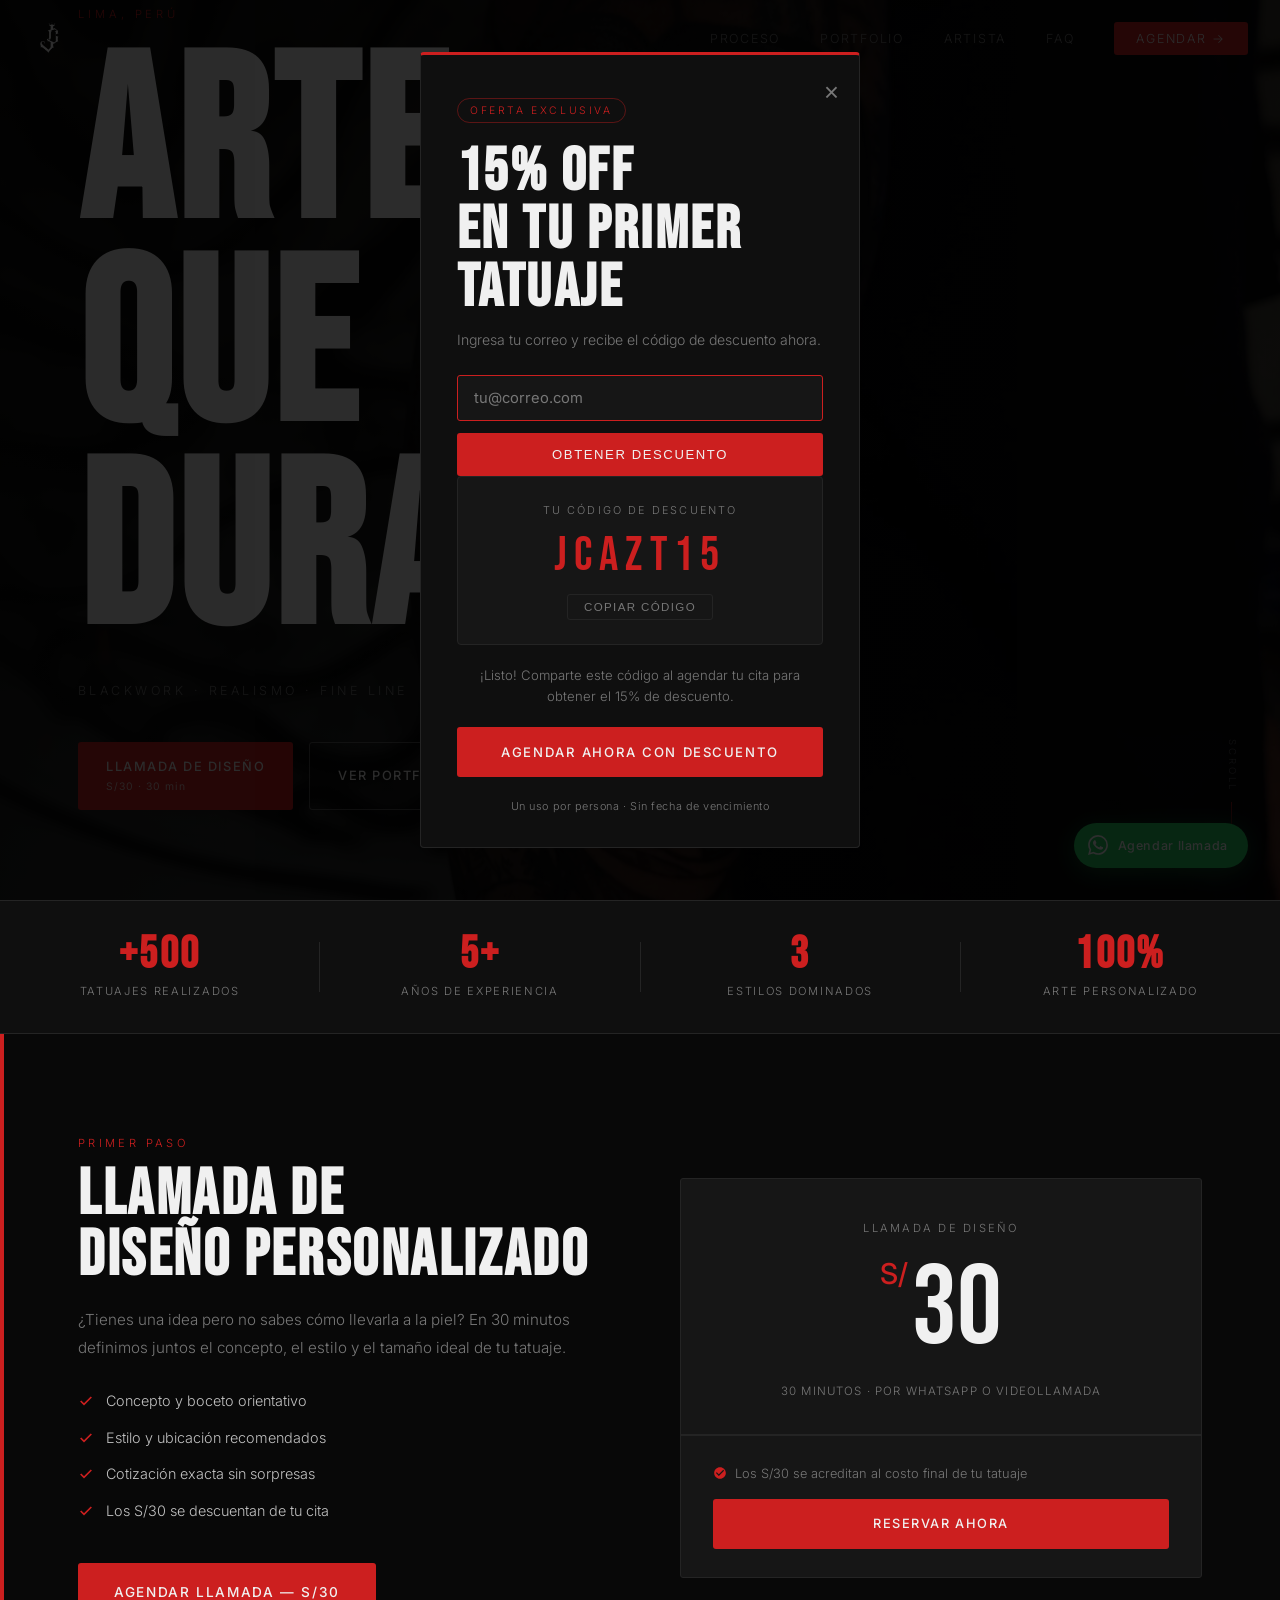
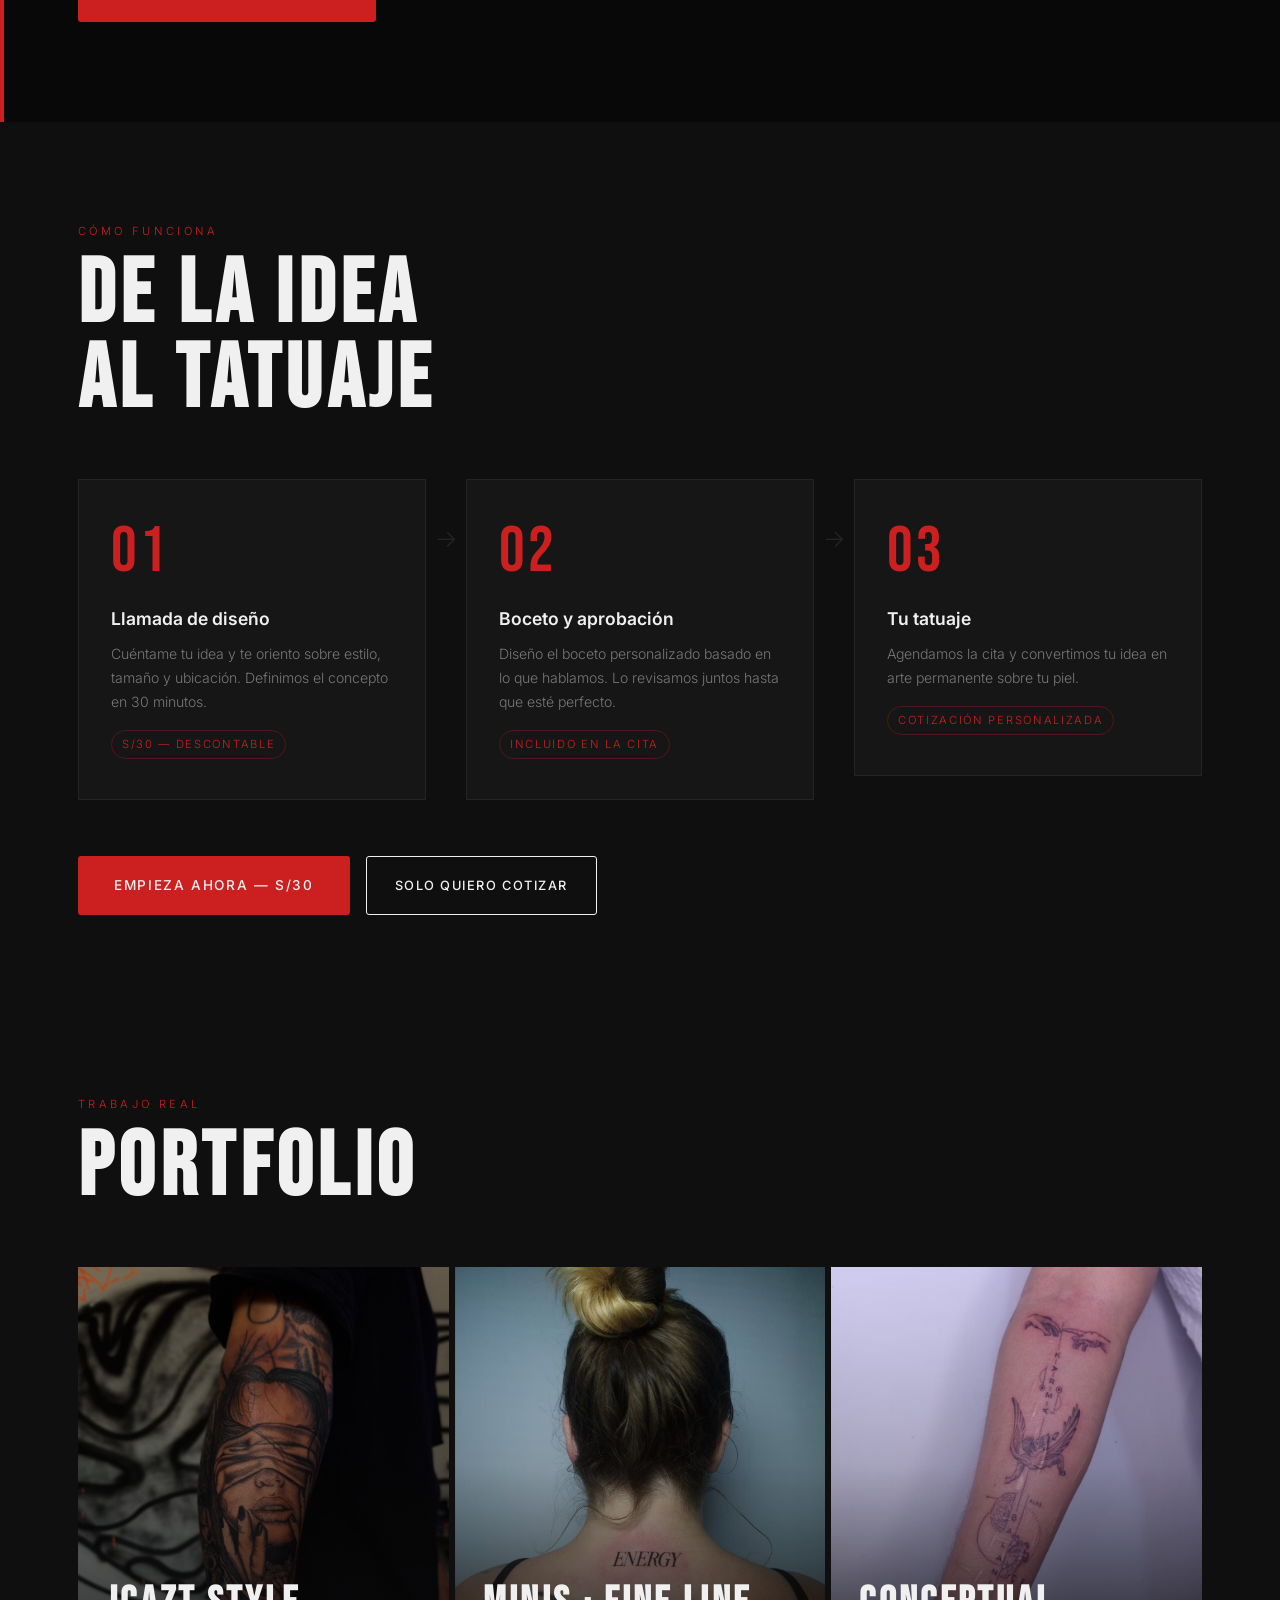
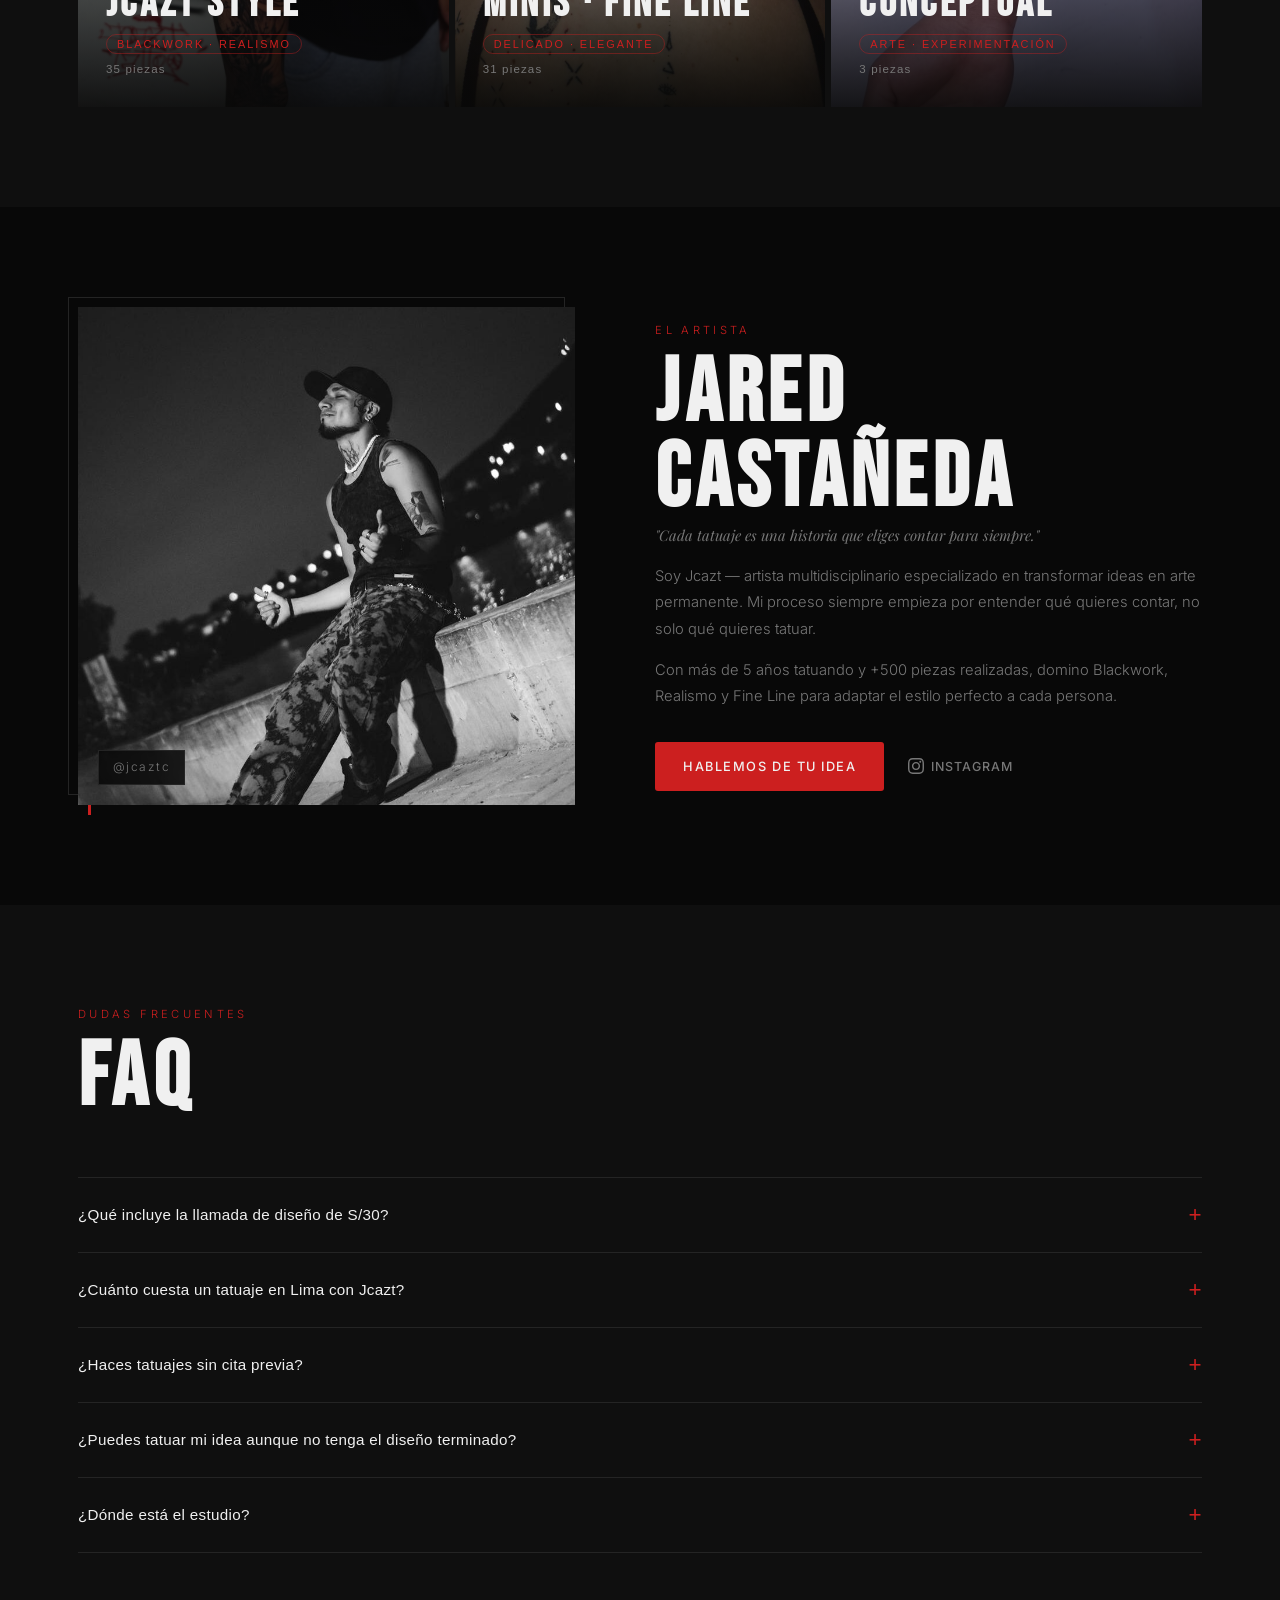
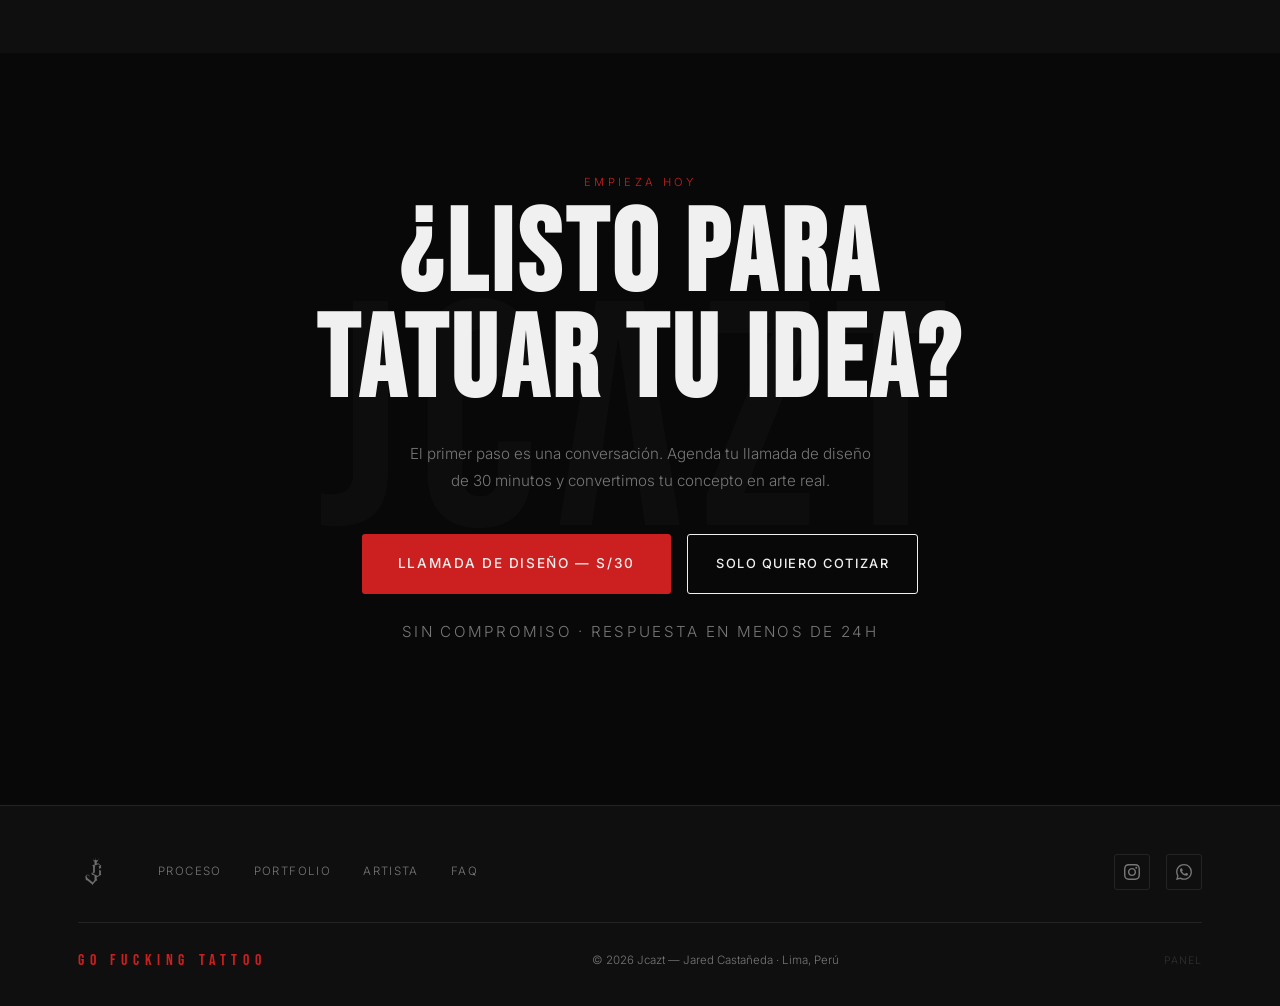
==== commit e31836a4: "Add admin access button + dynamic gallery + image replace - Footer: subtle "Panel" link to /admin.ht" ====
--- a/index.html
+++ b/index.html
@@ -559,6 +559,7 @@
       <div class="footer-bottom">
         <p class="footer-tagline">GO FUCKING TATTOO</p>
         <p class="footer-copy">&copy; 2026 Jcazt — Jared Castañeda · Lima, Perú</p>
+        <a href="/admin.html" class="footer-admin-link">Panel</a>
       </div>
     </div>
   </footer>
--- a/css/styles.css
+++ b/css/styles.css
@@ -602,6 +602,8 @@
 .footer-bottom { border-top: 1px solid var(--border); padding-top: 1.5rem; display: flex; justify-content: space-between; align-items: center; flex-wrap: wrap; gap: 1rem; }
 .footer-tagline { font-family: 'Bebas Neue', cursive; font-size: 1rem; letter-spacing: 0.35em; color: var(--red); }
 .footer-copy { font-size: 0.72rem; color: var(--muted); }
+.footer-admin-link { font-size: 0.65rem; color: rgba(240,240,240,0.15); letter-spacing: 0.1em; text-transform: uppercase; text-decoration: none; transition: color 0.3s; }
+.footer-admin-link:hover { color: var(--muted); }
 
 /* ===== LIGHTBOX ===== */
 .lightbox {
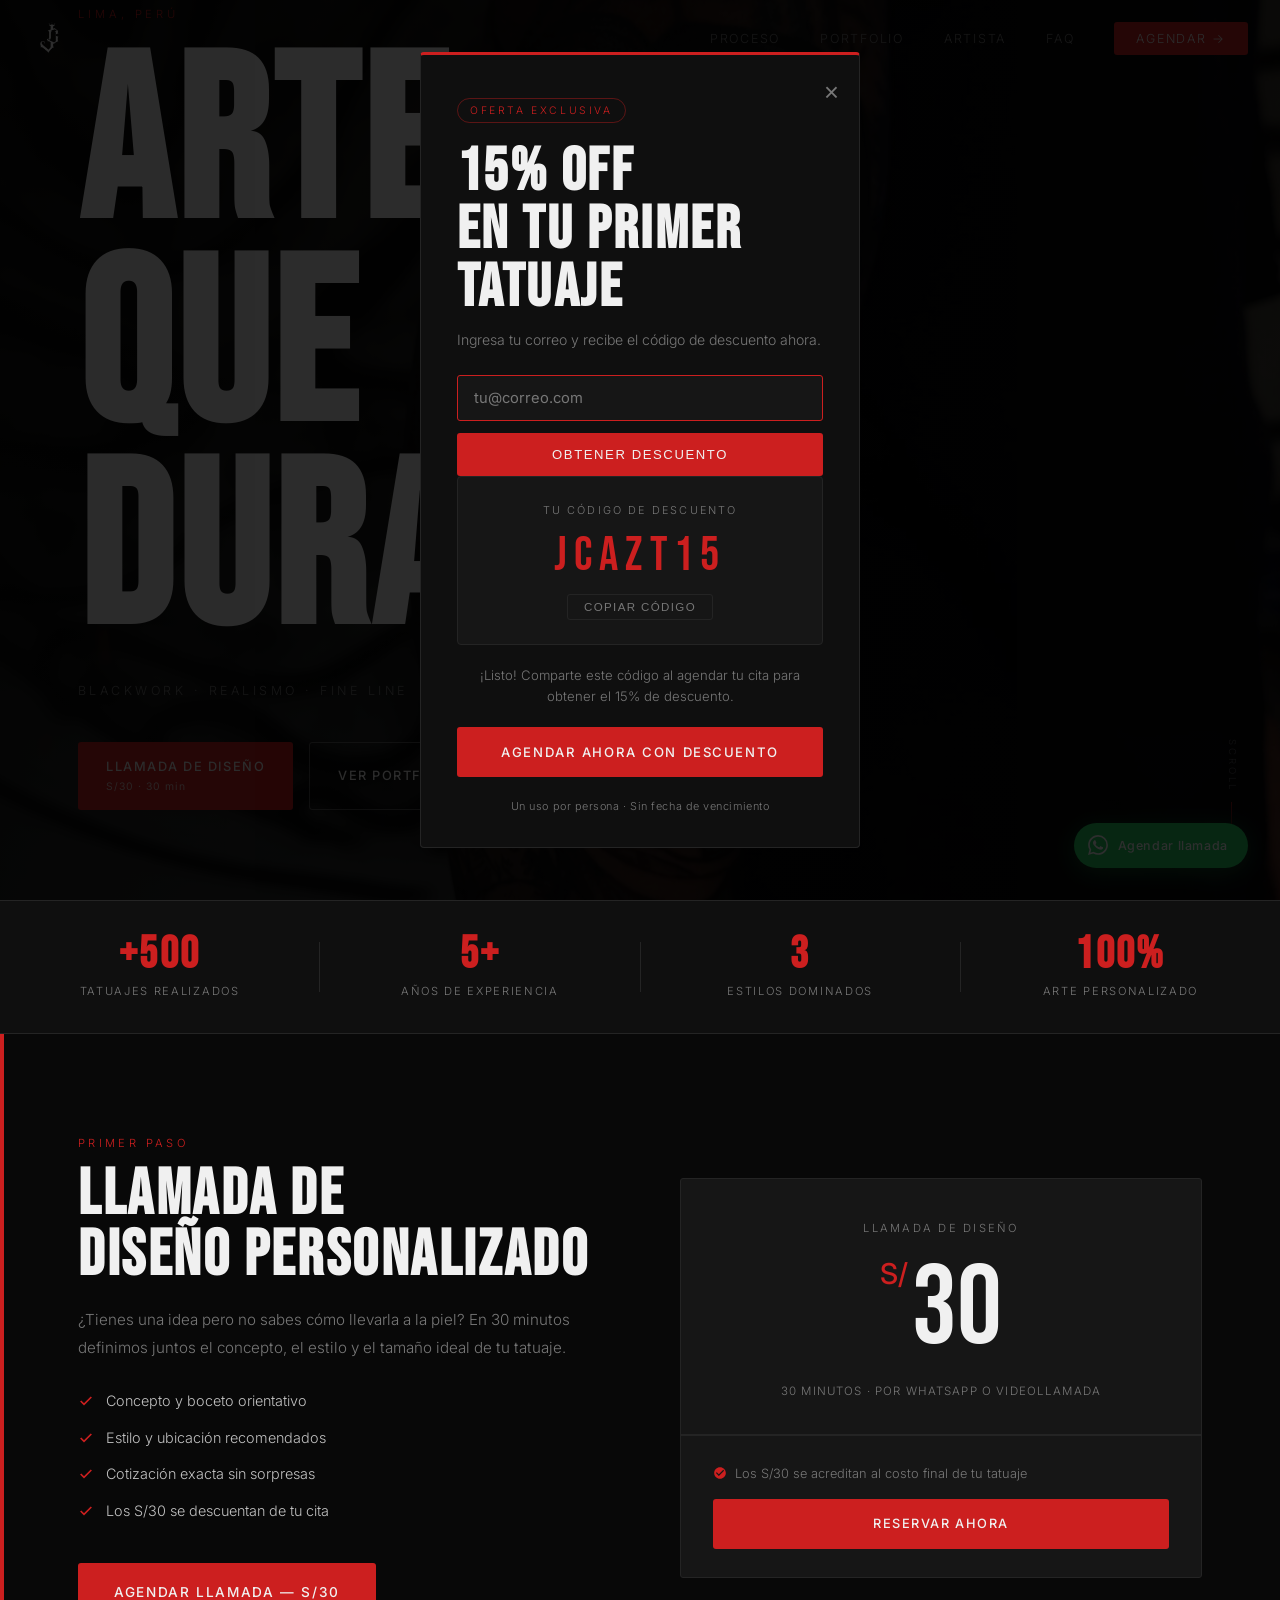
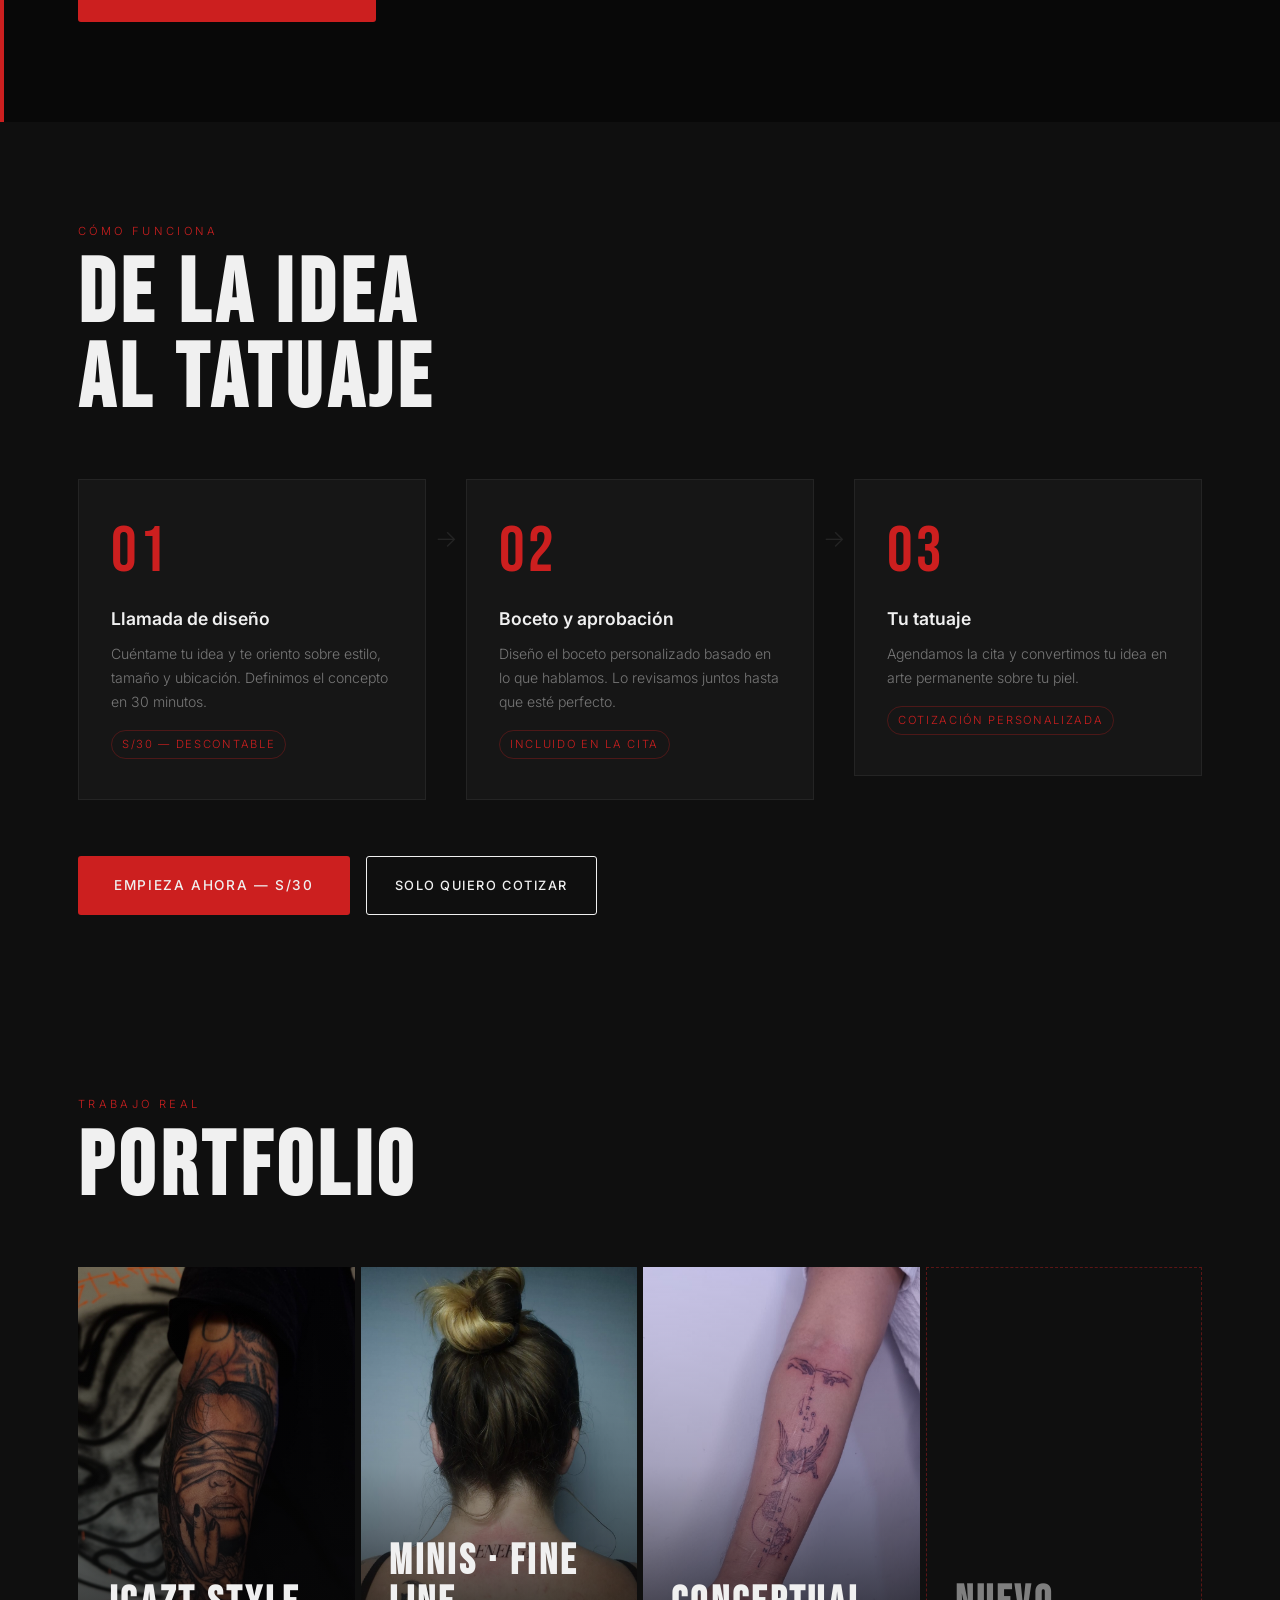
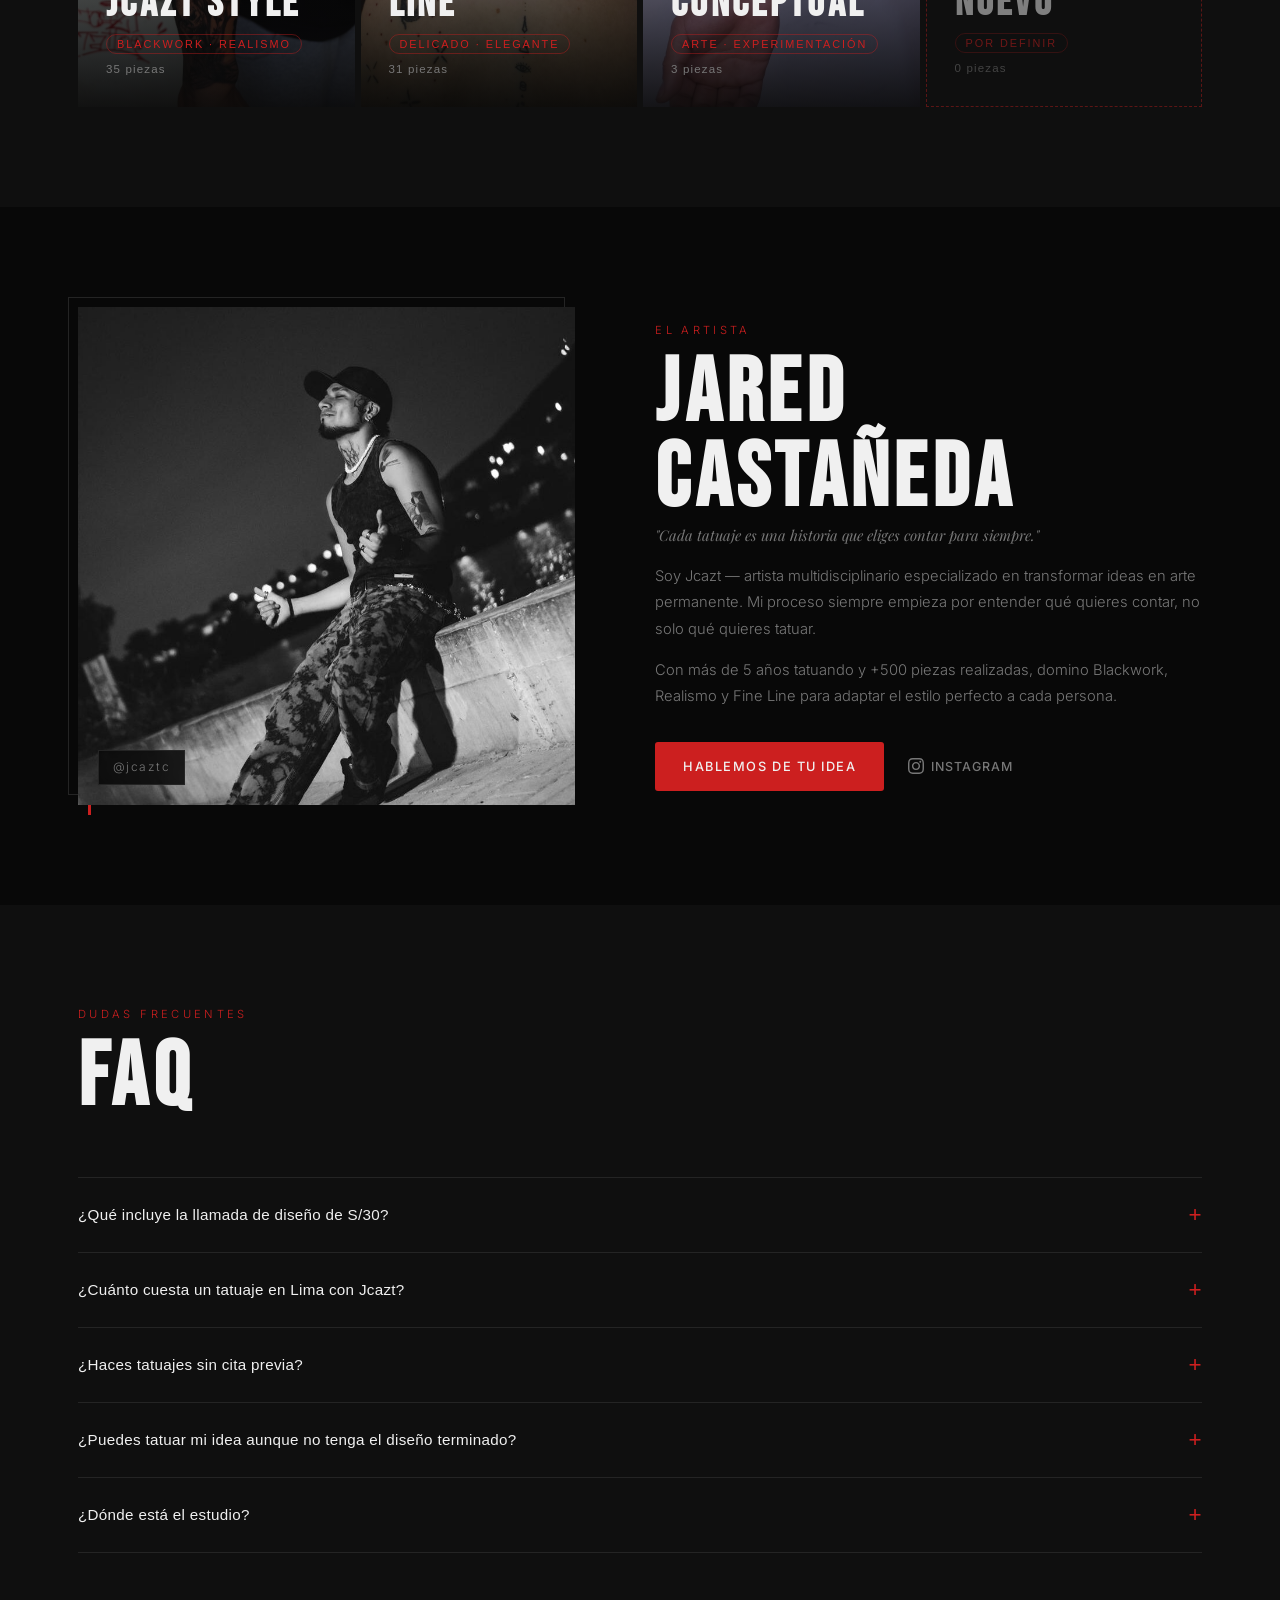
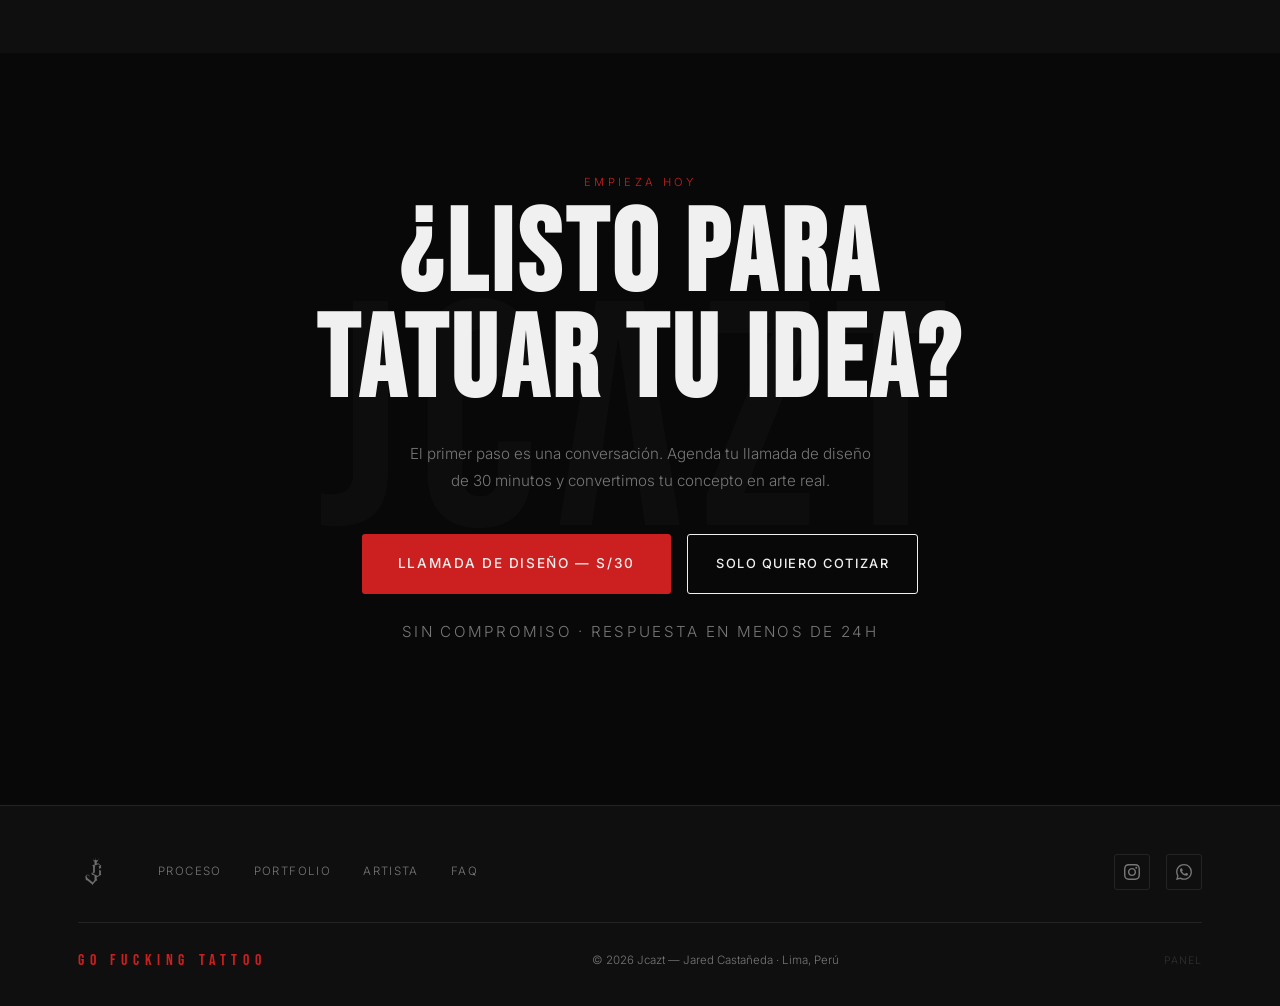
==== commit d116bf66: "Add 4th portfolio category (Nuevo) - Filter cards: 4-col grid (2x2 on tablet/mobile) - New section s" ====
--- a/index.html
+++ b/index.html
@@ -328,6 +328,14 @@
             <span class="gfc-count">3 piezas</span>
           </div>
         </button>
+        <button class="gallery-filter-card gfc-nuevo" data-target="nuevo" aria-label="Ver Nuevo estilo">
+          <div class="gfc-overlay"></div>
+          <div class="gfc-info">
+            <h3>Nuevo</h3>
+            <span class="section-tag">Por definir</span>
+            <span class="gfc-count">0 piezas</span>
+          </div>
+        </button>
       </div>
 
       <!-- FILTERED GALLERY VIEW -->
@@ -442,6 +450,18 @@
         </div>
       </div>
 
+      <!-- NUEVO -->
+      <div class="gallery-section" id="sec-nuevo">
+        <div class="gallery-section-header">
+          <h3>Nuevo</h3>
+          <span class="section-tag">Por definir</span>
+          <span class="section-count">0 piezas</span>
+        </div>
+        <div class="masonry-grid" id="grid-nuevo">
+          <p style="color:var(--muted);font-size:0.85rem;padding:2rem 0">Las imágenes de esta categoría aparecerán aquí una vez subidas desde el panel.</p>
+        </div>
+      </div>
+
       </div><!-- /#galleryView -->
     </div>
   </section>
--- a/css/styles.css
+++ b/css/styles.css
@@ -342,7 +342,7 @@
 
 /* ===== GALLERY FILTER CARDS ===== */
 .gallery-filter-cards {
-  display: grid; grid-template-columns: repeat(3, 1fr); gap: 6px;
+  display: grid; grid-template-columns: repeat(4, 1fr); gap: 6px;
   margin-bottom: 0;
 }
 .gallery-filter-card {
@@ -381,6 +381,12 @@
 }
 .gallery-filter-card:hover::after { transform: scaleX(1); }
 .gallery-filter-card:focus-visible { outline: 2px solid var(--red); outline-offset: 0; }
+.gfc-nuevo { background: var(--dark); border: 1px dashed rgba(204,31,31,0.4); }
+.gfc-nuevo .gfc-overlay { background: none; }
+.gfc-nuevo:hover { border-color: var(--red); }
+.gfc-nuevo .gfc-info h3 { color: rgba(240,240,240,0.5); }
+.gfc-nuevo .section-tag { opacity: 0.5; }
+.gfc-nuevo .gfc-count { opacity: 0.5; }
 
 .gallery-back-btn {
   background: none; border: 1px solid var(--border); color: var(--muted);
@@ -646,6 +652,7 @@
 
 /* ===== RESPONSIVE ===== */
 @media (max-width: 1024px) {
+  .gallery-filter-cards { grid-template-columns: repeat(2, 1fr); }
   .gallery-filter-card { height: 360px; }
   .masonry-grid { columns: 3; }
   .call-offer-wrap { grid-template-columns: 1fr; gap: 3rem; }
@@ -683,9 +690,9 @@
   .masonry-grid { columns: 2; column-gap: 4px; }
   .gallery-item { margin-bottom: 4px; }
 
-  .gallery-filter-cards { grid-template-columns: 1fr; gap: 4px; }
-  .gallery-filter-card { height: 260px; }
-  .gfc-info h3 { font-size: 2rem; }
+  .gallery-filter-cards { grid-template-columns: repeat(2, 1fr); gap: 4px; }
+  .gallery-filter-card { height: 220px; }
+  .gfc-info h3 { font-size: 1.8rem; }
 
   .gallery-section { margin-bottom: 50px; }
   .section-count { display: none; }
